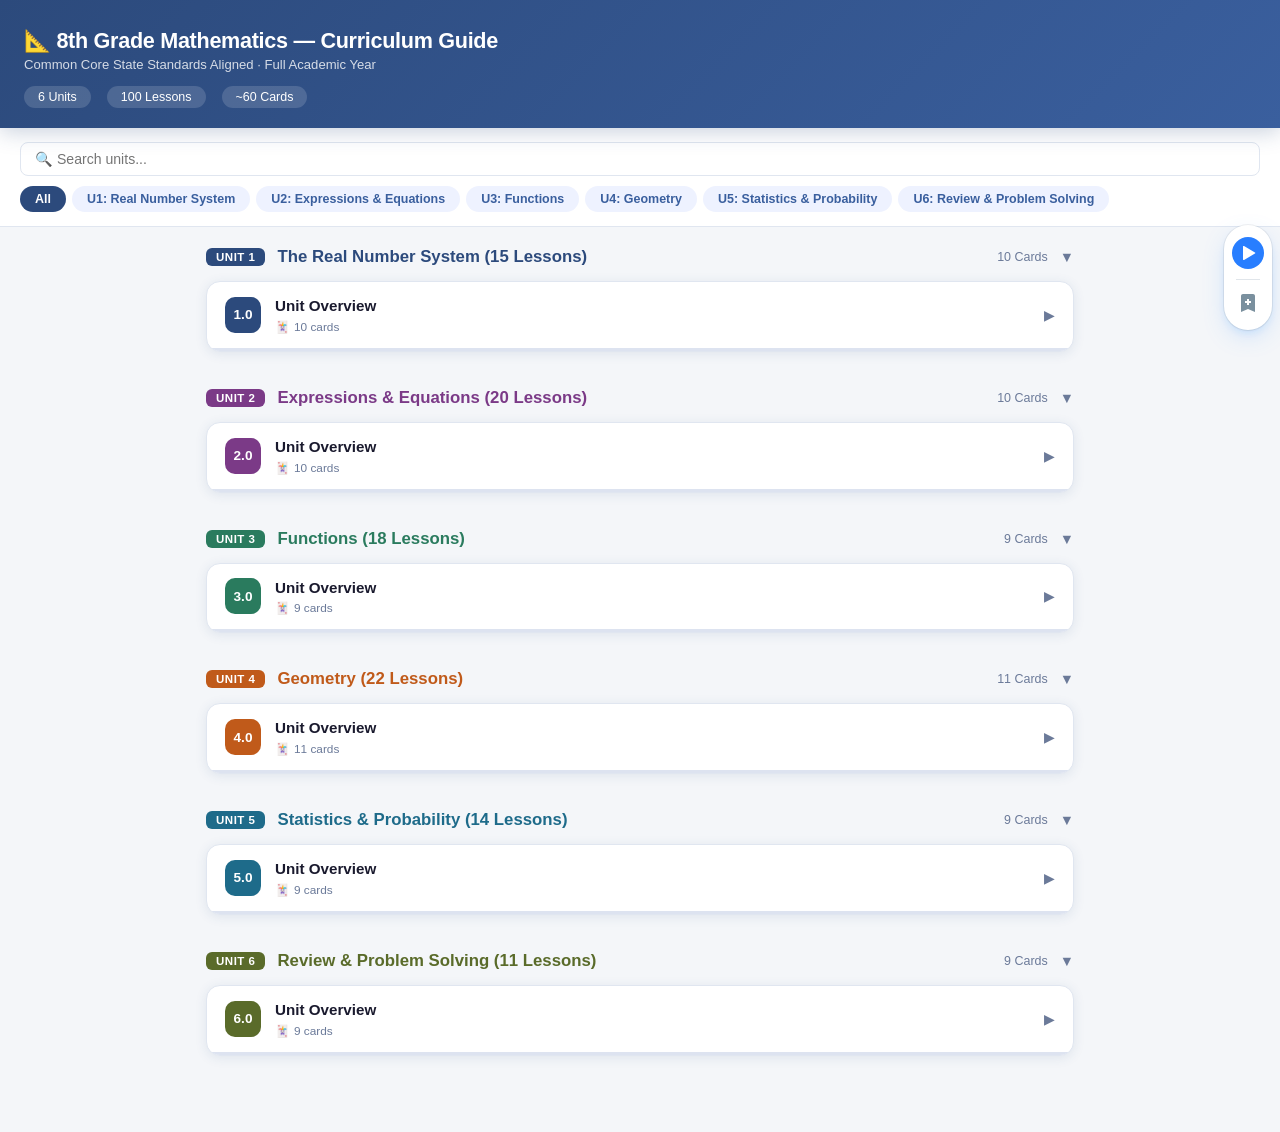
==== index.html @ 5c02ebf6 "Rename online_viewer_net (4).html to index.html" ====
<!DOCTYPE html>
<!-- saved from url=(0045)https://mrentrekin.github.io/math-curriculum/ -->
<html lang="en"><head><meta http-equiv="Content-Type" content="text/html; charset=UTF-8">

<meta name="viewport" content="width=device-width, initial-scale=1.0">
<title>8th Grade Mathematics — Curriculum Guide</title>
<style>
  :root {
    --bg: #f4f6f9;
    --card-bg: #ffffff;
    --primary: #2c4a7c;
    --primary-light: #3a5f9e;
    --accent: #e8902a;
    --text: #1a1a2e;
    --muted: #6b7a99;
    --border: #e0e6f0;
    --tag-bg: #eef2ff;
    --tag-text: #3a5f9e;
    --progress-bg: #dde3f0;
    --shadow: 0 2px 12px rgba(44,74,124,0.10);
    --radius: 14px;
  }
  * { box-sizing: border-box; margin: 0; padding: 0; }
  body {
    font-family: -apple-system, BlinkMacSystemFont, 'Segoe UI', Roboto, sans-serif;
    background: var(--bg);
    color: var(--text);
    min-height: 100vh;
  }

  /* ---- HEADER ---- */
  header {
    background: linear-gradient(135deg, var(--primary) 0%, var(--primary-light) 100%);
    color: white;
    padding: 28px 24px 20px;
    position: sticky;
    top: 0;
    z-index: 100;
    box-shadow: 0 4px 20px rgba(44,74,124,0.25);
  }
  header h1 { font-size: 1.35rem; font-weight: 700; letter-spacing: -0.3px; }
  header p { font-size: 0.82rem; opacity: 0.8; margin-top: 3px; }
  .header-meta {
    display: flex;
    gap: 16px;
    margin-top: 14px;
    flex-wrap: wrap;
  }
  .stat-pill {
    background: rgba(255,255,255,0.15);
    border-radius: 20px;
    padding: 4px 14px;
    font-size: 0.78rem;
    font-weight: 500;
  }

  /* ---- SEARCH/FILTER BAR ---- */
  .toolbar {
    background: white;
    padding: 14px 20px;
    border-bottom: 1px solid var(--border);
    display: flex;
    gap: 10px;
    flex-wrap: wrap;
    align-items: center;
  }
  .search-input {
    flex: 1;
    min-width: 200px;
    border: 1.5px solid var(--border);
    border-radius: 8px;
    padding: 8px 14px;
    font-size: 0.88rem;
    outline: none;
    transition: border-color 0.2s;
  }
  .search-input:focus { border-color: var(--primary); }
  .domain-filter {
    display: flex;
    gap: 6px;
    flex-wrap: wrap;
  }
  .filter-btn {
    background: var(--tag-bg);
    color: var(--tag-text);
    border: 1.5px solid transparent;
    border-radius: 20px;
    padding: 5px 14px;
    font-size: 0.78rem;
    font-weight: 600;
    cursor: pointer;
    transition: all 0.2s;
    white-space: nowrap;
  }
  .filter-btn.active, .filter-btn:hover {
    background: var(--primary);
    color: white;
  }

  /* ---- MAIN LAYOUT ---- */
  main { padding: 20px 16px 40px; max-width: 900px; margin: 0 auto; }

  /* ---- DOMAIN SECTION ---- */
  .domain-section {
    margin-bottom: 36px;
  }
  .domain-header {
    display: flex;
    align-items: center;
    gap: 12px;
    margin-bottom: 14px;
    cursor: pointer;
  }
  .domain-badge {
    background: var(--primary);
    color: white;
    font-size: 0.72rem;
    font-weight: 700;
    border-radius: 6px;
    padding: 3px 10px;
    letter-spacing: 0.5px;
    text-transform: uppercase;
    white-space: nowrap;
  }
  .domain-title {
    font-size: 1.05rem;
    font-weight: 700;
    color: var(--primary);
    flex: 1;
  }
  .domain-count {
    font-size: 0.78rem;
    color: var(--muted);
    font-weight: 500;
  }
  .domain-chevron {
    font-size: 0.9rem;
    color: var(--muted);
    transition: transform 0.25s;
  }
  .domain-section.collapsed .domain-chevron { transform: rotate(-90deg); }
  .domain-lessons {
    display: grid;
    grid-template-columns: 1fr;
    gap: 12px;
  }
  .domain-section.collapsed .domain-lessons { display: none; }

  /* ---- LESSON CARD ---- */
  .lesson-card {
    background: var(--card-bg);
    border-radius: var(--radius);
    box-shadow: var(--shadow);
    border: 1.5px solid var(--border);
    overflow: hidden;
    transition: box-shadow 0.2s, transform 0.2s;
  }
  .lesson-card:hover { box-shadow: 0 6px 24px rgba(44,74,124,0.16); transform: translateY(-1px); }
  .lesson-header {
    display: flex;
    align-items: center;
    gap: 14px;
    padding: 14px 18px;
    cursor: pointer;
    user-select: none;
  }
  .lesson-num {
    width: 36px;
    height: 36px;
    background: var(--primary);
    color: white;
    font-weight: 700;
    font-size: 0.85rem;
    border-radius: 10px;
    display: flex;
    align-items: center;
    justify-content: center;
    flex-shrink: 0;
  }
  .lesson-info { flex: 1; }
  .lesson-title { font-weight: 600; font-size: 0.95rem; line-height: 1.3; }
  .lesson-meta {
    display: flex;
    align-items: center;
    gap: 10px;
    margin-top: 4px;
    flex-wrap: wrap;
  }
  .card-count {
    font-size: 0.74rem;
    color: var(--muted);
    display: flex;
    align-items: center;
    gap: 4px;
  }
  .card-count::before { content: '🃏'; }
  .lesson-chevron {
    font-size: 0.85rem;
    color: var(--muted);
    transition: transform 0.25s;
    flex-shrink: 0;
  }
  .lesson-card.open .lesson-chevron { transform: rotate(90deg); }

  /* ---- PROGRESS BAR ---- */
  .progress-bar {
    height: 3px;
    background: var(--progress-bg);
    position: relative;
    overflow: hidden;
  }
  .progress-fill {
    height: 100%;
    background: var(--accent);
    border-radius: 0 2px 2px 0;
    transition: width 0.4s ease;
  }

  /* ---- CARDS PANEL ---- */
  .cards-panel { display: none; }
  .lesson-card.open .cards-panel { display: block; }

  .card-nav {
    display: flex;
    align-items: center;
    justify-content: space-between;
    padding: 10px 18px;
    border-top: 1px solid var(--border);
    background: #fafbfd;
  }
  .nav-dots {
    display: flex;
    gap: 6px;
  }
  .nav-dot {
    width: 8px;
    height: 8px;
    border-radius: 50%;
    background: var(--border);
    cursor: pointer;
    transition: background 0.2s, transform 0.2s;
  }
  .nav-dot.active { background: var(--primary); transform: scale(1.2); }
  .nav-dot.visited { background: var(--accent); }
  .nav-arrows { display: flex; gap: 8px; }
  .nav-btn {
    background: var(--primary);
    color: white;
    border: none;
    border-radius: 8px;
    width: 32px;
    height: 32px;
    font-size: 1rem;
    cursor: pointer;
    display: flex;
    align-items: center;
    justify-content: center;
    transition: background 0.2s;
  }
  .nav-btn:hover { background: var(--primary-light); }
  .nav-btn:disabled { background: var(--border); cursor: default; }

  /* ---- CARD CONTENT ---- */
  .card-content {
    padding: 20px 20px 16px;
    min-height: 160px;
    border-top: 1px solid var(--border);
  }
  .card-tag {
    display: inline-block;
    background: var(--tag-bg);
    color: var(--tag-text);
    font-size: 0.7rem;
    font-weight: 700;
    border-radius: 5px;
    padding: 2px 8px;
    margin-bottom: 10px;
    text-transform: uppercase;
    letter-spacing: 0.4px;
  }
  .card-headline {
    font-size: 1.0rem;
    font-weight: 700;
    color: var(--primary);
    margin-bottom: 8px;
    line-height: 1.35;
  }
  .card-body {
    font-size: 0.88rem;
    line-height: 1.65;
    color: #333;
  }
  .card-body strong { color: var(--primary); }
  .card-body ul {
    margin: 8px 0 8px 18px;
  }
  .card-body ul li { margin-bottom: 4px; }
  .card-body .highlight {
    background: #fff8ed;
    border-left: 3px solid var(--accent);
    border-radius: 0 6px 6px 0;
    padding: 8px 12px;
    margin: 10px 0;
    font-size: 0.84rem;
  }
  .card-index {
    font-size: 0.72rem;
    color: var(--muted);
    margin-top: 12px;
  }

  /* ---- DOMAIN COLORS ---- */
  .u1 .lesson-num, .u1 .domain-badge { background: #2c4a7c; }
  .u2 .lesson-num, .u2 .domain-badge { background: #7b3a87; }
  .u3 .lesson-num, .u3 .domain-badge { background: #2a7b5e; }
  .u4 .lesson-num, .u4 .domain-badge { background: #c05a1a; }
  .u5 .lesson-num, .u5 .domain-badge { background: #1e6b8a; }
  .u6 .lesson-num, .u6 .domain-badge { background: #5a6b2a; }

  .u1 .domain-title { color: #2c4a7c; }
  .u2 .domain-title { color: #7b3a87; }
  .u3 .domain-title { color: #2a7b5e; }
  .u4 .domain-title { color: #c05a1a; }
  .u5 .domain-title { color: #1e6b8a; }
  .u6 .domain-title { color: #5a6b2a; }

  /* hidden class */
  .hidden { display: none !important; }

  /* ---- COMPLETION BADGE ---- */
  .complete-badge {
    display: inline-flex;
    align-items: center;
    gap: 4px;
    background: #e8f5e9;
    color: #2e7d32;
    border-radius: 12px;
    padding: 2px 8px;
    font-size: 0.7rem;
    font-weight: 600;
  }

  @media (max-width: 600px) {
    header h1 { font-size: 1.1rem; }
    .lesson-title { font-size: 0.88rem; }
  }

  .card-body table {
    width: 100%;
    border-collapse: collapse;
    margin: 10px 0;
  }
  .card-body th, .card-body td {
    border: 1px solid var(--border);
    padding: 8px;
    text-align: left;
  }
  .card-body th {
    background: var(--tag-bg);
    font-weight: 600;
  }
</style>
<style data-audeus-styling="true">.YKAwg6WFXWcfnl25pHwh{margin:20px}.EUmSc7H9RpiP1Kserr6A{position:fixed;right:8px;top:25%;z-index:2147483647}.SbuLLlKhy8LeQgngk7z8{background:var(--audeus-ext-default-bg);box-sizing:border-box;padding:12px 8px 4px 8px;border-radius:160px}[data-audeus-shadow-root="true"][data-theme="dark"] .SbuLLlKhy8LeQgngk7z8{box-shadow:0 0 0 1px hsla(0,0%,100%,.145),0px 1px 1px rgba(0,0,0,.02),0px 4px 8px -4px rgba(0,0,0,.04),0px 16px 24px -8px rgba(0,0,0,.06),0px 0px 0px 0px rgba(62,152,255,.5),0px 0px 2px 0px rgba(62,152,255,.48),0px 0px 3px 0px rgba(62,152,255,.42),0px 0px 4px 0px rgba(62,152,255,.24),0px 0px 4px 0px rgba(62,152,255,.06),0px 0px 5px 0px rgba(62,152,255,.01),0px 0px 6px 0px rgba(62,152,255,.01)}.SbuLLlKhy8LeQgngk7z8[data-audeus-shadow-root="true"][data-theme="dark"]{box-shadow:0 0 0 1px hsla(0,0%,100%,.145),0px 1px 1px rgba(0,0,0,.02),0px 4px 8px -4px rgba(0,0,0,.04),0px 16px 24px -8px rgba(0,0,0,.06),0px 0px 0px 0px rgba(62,152,255,.5),0px 0px 2px 0px rgba(62,152,255,.48),0px 0px 3px 0px rgba(62,152,255,.42),0px 0px 4px 0px rgba(62,152,255,.24),0px 0px 4px 0px rgba(62,152,255,.06),0px 0px 5px 0px rgba(62,152,255,.01),0px 0px 6px 0px rgba(62,152,255,.01)}[data-audeus-shadow-root="true"][data-theme="light"] .SbuLLlKhy8LeQgngk7z8{box-shadow:0 0 0 1px rgba(0,0,0,.06),0 1px 2px rgba(0,0,0,.04),0 8px 24px -4px rgba(62,152,255,.25),0 4px 8px -2px rgba(62,152,255,.15)}.SbuLLlKhy8LeQgngk7z8[data-audeus-shadow-root="true"][data-theme="light"]{box-shadow:0 0 0 1px rgba(0,0,0,.06),0 1px 2px rgba(0,0,0,.04),0 8px 24px -4px rgba(62,152,255,.25),0 4px 8px -2px rgba(62,152,255,.15)}.SbuLLlKhy8LeQgngk7z8 .ocZmWpJ2GoEpBQ56JVId{display:flex;align-items:center;flex-direction:column;width:32px;justify-content:flex-start;height:100%;gap:6px}.SbuLLlKhy8LeQgngk7z8 .ocZmWpJ2GoEpBQ56JVId .d90AdG1wpaWFqe6rbZRX{display:flex;align-items:center;flex-direction:column;gap:6px;flex-shrink:0}.SbuLLlKhy8LeQgngk7z8 .ocZmWpJ2GoEpBQ56JVId .b7OGSVSppD2D7IS1jWBm{display:flex;transition:max-height 350ms cubic-bezier(0.29, 0.76, 0.9, 1.01);align-items:center;gap:6px;overflow:hidden;flex-direction:column;max-height:0}.SbuLLlKhy8LeQgngk7z8 .ocZmWpJ2GoEpBQ56JVId .b7OGSVSppD2D7IS1jWBm:hover{overflow:visible}.SbuLLlKhy8LeQgngk7z8:hover .ocZmWpJ2GoEpBQ56JVId .b7OGSVSppD2D7IS1jWBm,.SbuLLlKhy8LeQgngk7z8.BP4BVIE3AtOfmPqmEDn2 .ocZmWpJ2GoEpBQ56JVId .b7OGSVSppD2D7IS1jWBm{max-height:360px}.OhTNRc6YuMVOaFr7K6D5{background:rgba(193,204,214,.5);margin-top:4px;width:24px;height:1px}.TDt9DuDsscQBwrKXiVdJ{display:flex;justify-content:center;flex-direction:column;align-items:center;gap:6px;width:32px}.TDt9DuDsscQBwrKXiVdJ .VeSfSXbiBTqANavEtnFa{display:flex;width:32px;height:32px;justify-content:center;align-items:center;border-radius:4px;border:1px solid rgba(0,0,0,0);user-select:none;transition:fill .15s,background-color .15s;cursor:pointer}.TDt9DuDsscQBwrKXiVdJ .VeSfSXbiBTqANavEtnFa svg{fill:var(--audeus-ext-control-bg-fill)}.TDt9DuDsscQBwrKXiVdJ .VeSfSXbiBTqANavEtnFa:hover{background-color:var(--audeus-ext-secondary-bg)}.TDt9DuDsscQBwrKXiVdJ .VeSfSXbiBTqANavEtnFa:hover svg{fill:var(--audeus-ext-control-bg-hover-fill)}.TDt9DuDsscQBwrKXiVdJ .VeSfSXbiBTqANavEtnFa:active{opacity:.8}.emfLBTTSibFY5Xnjn3VE{opacity:.75;cursor:not-allowed !important}.IBoswBb81ztvPbeq52Kh{display:flex;width:32px;height:32px;justify-content:center;align-items:center;gap:10px;border-radius:9999px;background:#287eff;cursor:pointer;user-select:none;transition:transform 33ms ease}.IBoswBb81ztvPbeq52Kh svg{fill:#fff}.IBoswBb81ztvPbeq52Kh:hover{transform:scale(1.04)}@keyframes X2vqJt33Rv7MokHBaofX{from{opacity:0}to{opacity:1}}.hdavp4VwFUr9g52wLES5{position:relative;display:inline-block;align-self:stretch}.hdavp4VwFUr9g52wLES5 .Ll2THQ7yejihAQMDLWPI{display:none;opacity:0;z-index:1}.hdavp4VwFUr9g52wLES5:hover .Ll2THQ7yejihAQMDLWPI{position:absolute;z-index:1;display:inline-flex;user-select:none;max-width:300px;width:max-content;border-radius:4px;color:#fff;background-color:#1b1b1b;flex-direction:column;overflow-wrap:break-word;box-sizing:border-box;padding:4px 10px;margin-right:0;filter:drop-shadow(0px 1px 3px rgba(0, 0, 0, 0.5)) drop-shadow(inset 0px 0px 0.5px rgba(255, 255, 255, 0.3)) drop-shadow(0px 5px 12px rgba(0, 0, 0, 0.35)) drop-shadow(inset 0px 1px 0px rgba(255, 255, 255, 0.08));animation-name:X2vqJt33Rv7MokHBaofX;animation-duration:200ms;animation-fill-mode:forwards;animation-timing-function:ease-in}.hdavp4VwFUr9g52wLES5:hover .Ll2THQ7yejihAQMDLWPI.zCz7EgUu7DThkYnnVEfc{right:50px;top:0;transform:translateY(4px)}.hdavp4VwFUr9g52wLES5:hover .Ll2THQ7yejihAQMDLWPI.oxkGFd_g2KbqHnNWyUnN{left:50px;top:0;transform:translateY(4px)}.hdavp4VwFUr9g52wLES5:hover .Ll2THQ7yejihAQMDLWPI.ynrifUjUVjWdwD9B8TN5{transform:translateX(-50%) translateY(12px)}.hdavp4VwFUr9g52wLES5:hover .Ll2THQ7yejihAQMDLWPI.fuj8R9DQeIbsFlf9hxIQ{transform:translateY(12px)}.hdavp4VwFUr9g52wLES5:hover .Ll2THQ7yejihAQMDLWPI.BTQwa9nczFU9KvpWmwWz{top:-12px;transform:translateX(-50%) translateY(-100%)}.iYCn3rdS3ubbC6dpg_cZ{display:flex;align-items:center;color:#fff;font-size:12px;font-style:normal;font-weight:450;line-height:145%}.tZg2wTIzLqCGKq913jxQ{position:absolute;width:0;height:0;border-style:solid}.tZg2wTIzLqCGKq913jxQ.BTQwa9nczFU9KvpWmwWz{bottom:-5px;left:50%;margin-left:-5px;border-width:5px 5px 0;border-color:#1b1b1b rgba(0,0,0,0) rgba(0,0,0,0) rgba(0,0,0,0)}.tZg2wTIzLqCGKq913jxQ.oxkGFd_g2KbqHnNWyUnN{top:50%;left:-5px;margin-top:-5px;border-width:5px 5px 5px 0;border-color:rgba(0,0,0,0) #1b1b1b rgba(0,0,0,0) rgba(0,0,0,0)}.tZg2wTIzLqCGKq913jxQ.ynrifUjUVjWdwD9B8TN5{top:-5px;left:50%;margin-left:-5px;border-width:0 5px 5px;border-color:rgba(0,0,0,0) rgba(0,0,0,0) #1b1b1b rgba(0,0,0,0)}.tZg2wTIzLqCGKq913jxQ.fuj8R9DQeIbsFlf9hxIQ{top:-5px;margin-left:-5px;border-width:0 5px 5px;border-color:rgba(0,0,0,0) rgba(0,0,0,0) #1b1b1b rgba(0,0,0,0)}.tZg2wTIzLqCGKq913jxQ.zCz7EgUu7DThkYnnVEfc{top:50%;right:-5px;margin-top:-5px;border-width:5px 0 5px 5px;border-color:rgba(0,0,0,0) rgba(0,0,0,0) rgba(0,0,0,0) #1b1b1b}@keyframes oDcubsz0AqvtxzZEtUnl{0%{transform:translate3d(0, -200%, 0) scale(0.6);opacity:.5}100%{transform:translate3d(0, 0, 0) scale(1);opacity:1}}@keyframes D0TNaIgtwR6ib5K4M_tZ{0%{transform:translate3d(0, 0, -1px) scale(1);opacity:1}100%{transform:translate3d(0, -150%, -1px) scale(0.6);opacity:0}}@keyframes p9X8QQ4FSKY_oxdNXDD9{0%{transform:translate3d(0, 200%, 0) scale(0.6);opacity:.5}100%{transform:translate3d(0, 0, 0) scale(1);opacity:1}}@keyframes Ijd5UII1PQ0qXOPSZJAg{0%{transform:translate3d(0, 0, -1px) scale(1);opacity:1}100%{transform:translate3d(0, 150%, -1px) scale(0.6);opacity:0}}@keyframes vtMznFiYweqSpdZuVZGs{0%{opacity:0}100%{opacity:1}}@keyframes Hv1KrUF4plxG9E0p7i0X{0%{opacity:1}100%{opacity:0}}.mmZ6Bi0NBolMOeaTBapL{animation:oDcubsz0AqvtxzZEtUnl .35s cubic-bezier(0.21, 1.02, 0.73, 1) forwards}.fMZlJLZzjixZctMxe6FJ{animation:D0TNaIgtwR6ib5K4M_tZ .4s forwards cubic-bezier(0.06, 0.71, 0.55, 1)}.GxbL84r1QSomsEh1Sjxw{animation:p9X8QQ4FSKY_oxdNXDD9 .35s cubic-bezier(0.21, 1.02, 0.73, 1) forwards}.ad0WQwqRMYxXzaY0Mutr{animation:Ijd5UII1PQ0qXOPSZJAg .4s forwards cubic-bezier(0.06, 0.71, 0.55, 1)}.EzT6q9Nv2tAEZ4wUmuLI{animation:vtMznFiYweqSpdZuVZGs .35s cubic-bezier(0.21, 1.02, 0.73, 1) forwards}.fitI5zLBIBq2eGHOvnUl{animation:Hv1KrUF4plxG9E0p7i0X .4s forwards cubic-bezier(0.06, 0.71, 0.55, 1)}.FOemqU05bk0pWayVEisD{opacity:1;word-break:break-word;text-wrap:pretty;justify-content:space-between;align-items:center;width:100%;margin-top:-1px;display:flex;min-height:32px;font-size:14px;line-height:21px;font-weight:500}.fAGxLr406dXt0W010pnA{display:flex;margin:0px 12px;flex:1 1 auto;white-space:pre-line}@keyframes zcITus39xI8fzjXIWiXm{from{transform:scale(0.6);opacity:.4}to{transform:scale(1);opacity:1}}.NQ7AwtgaI8EJPi8DX_F1{position:absolute}.Zmr0xb2LN3vipzwr0RdS{position:relative;display:flex;justify-content:center;align-items:center;min-width:20px;min-height:20px}.lXhTKlRlO9B_PBeBHDe7{position:relative;transform:scale(0.6);opacity:.4;min-width:20px;animation:zcITus39xI8fzjXIWiXm .3s .12s cubic-bezier(0.175, 0.885, 0.32, 1.275) forwards}@keyframes uIbiRb7mUQSLH2scU2e8{from{transform:scale(0) rotate(45deg);opacity:0}to{transform:scale(1) rotate(45deg);opacity:1}}@keyframes dGQmiteX7ouq8KnVTrix{from{transform:scale(0);opacity:0}to{transform:scale(1);opacity:1}}@keyframes FnT1FIOssSrpaMqv58zS{from{transform:scale(0) rotate(90deg);opacity:0}to{transform:scale(1) rotate(90deg);opacity:1}}.F5RdYRVRxxGjayCFt0QX{width:20px;opacity:0;height:20px;border-radius:10px;background:var(--error-primary, #ff4b4b);position:relative;transform:rotate(45deg);animation:uIbiRb7mUQSLH2scU2e8 .3s cubic-bezier(0.175, 0.885, 0.32, 1.275) forwards;animation-delay:100ms}.F5RdYRVRxxGjayCFt0QX:after,.F5RdYRVRxxGjayCFt0QX:before{content:"";animation:dGQmiteX7ouq8KnVTrix .15s ease-out forwards;animation-delay:150ms;position:absolute;border-radius:3px;opacity:0;background:var(--error-secondary, #fff);bottom:9px;left:4px;height:2px;width:12px}.F5RdYRVRxxGjayCFt0QX:before{animation:FnT1FIOssSrpaMqv58zS .15s ease-out forwards;animation-delay:180ms;transform:rotate(90deg)}@keyframes xXWGnN1vivlgHN9xjLzi{from{transform:rotate(0deg)}to{transform:rotate(360deg)}}.iAfhNgKKhiSVZoOs5hHf{width:14px;height:14px;box-sizing:border-box;border:2px solid;border-radius:100%;border-color:var(--loader-secondary, #e0e0e0);border-right-color:var(--loader-primary, #616161);animation:xXWGnN1vivlgHN9xjLzi 1s linear infinite}@keyframes XGoEWswtB7BiLlKIfRSF{from{transform:scale(0) rotate(45deg);opacity:0}to{transform:scale(1) rotate(45deg);opacity:1}}@keyframes H9yXA2MP32h82iKmTZou{0%{height:0;width:0;opacity:0}40%{height:0;width:6px;opacity:1}100%{opacity:1;height:10px}}.hGXGliykzHz6RdS_94Sp{width:20px;opacity:0;height:20px;border-radius:10px;background:var(--checkmark-primary, rgb(67, 196, 120));position:relative;transform:rotate(45deg);animation:XGoEWswtB7BiLlKIfRSF .3s cubic-bezier(0.175, 0.885, 0.32, 1.275) forwards;animation-delay:100ms}.hGXGliykzHz6RdS_94Sp:after{content:"";box-sizing:border-box;animation:H9yXA2MP32h82iKmTZou .2s ease-out forwards;opacity:0;animation-delay:200ms;position:absolute;border-right:2px solid;border-bottom:2px solid;border-color:var(--checkmark-secondary, #fff);bottom:6px;left:6px;height:10px;width:6px}.hGXGliykzHz6RdS_94Sp[data-primary]{background:attr(data-primary)}.hGXGliykzHz6RdS_94Sp[data-secondary]:after{border-color:attr(data-secondary)}.IuiXl0DgwiwSFyMvT8pG{z-index:9999}.IuiXl0DgwiwSFyMvT8pG>*{pointer-events:auto}.xhRx_J5FwERogUFTDUnA{user-select:none;display:flex;height:44px;position:"relative";border-radius:50%;justify-content:center;align-items:center}.EsbS7QyP1zdxD5N9c9KW{width:100%;height:100%;display:flex;flex-direction:column;flex:1;overflow:hidden;scroll-behavior:smooth;overscroll-behavior:contain;position:relative}.EsbS7QyP1zdxD5N9c9KW .hckdRU8xwDQYo3WKnqkl{flex:1;padding-bottom:4px;box-sizing:border-box}.EsbS7QyP1zdxD5N9c9KW .zu07b0c2J4tm3meGAigP{outline:none;overflow-y:auto !important;scroll-behavior:auto;overscroll-behavior:contain;position:relative}.EsbS7QyP1zdxD5N9c9KW .zu07b0c2J4tm3meGAigP::-webkit-scrollbar{width:14px;height:14px}.EsbS7QyP1zdxD5N9c9KW .zu07b0c2J4tm3meGAigP::-webkit-scrollbar-track{background-color:rgba(0,0,0,0);margin:4px 0}.EsbS7QyP1zdxD5N9c9KW .zu07b0c2J4tm3meGAigP::-webkit-scrollbar-thumb{background-color:var(--audeus-ext-scrollbar-thumb-bg);border-radius:20px;min-height:40px;border:4px solid rgba(0,0,0,0);background-clip:content-box;transition:background-color .2s}.EsbS7QyP1zdxD5N9c9KW .zu07b0c2J4tm3meGAigP::-webkit-scrollbar-button{display:none;width:0;height:0}.nk2jOZM2TpltHqwegpPm{position:absolute;top:0;left:0;right:0;z-index:10;display:flex;align-items:flex-end;padding:6px 12px 6px 12px;box-sizing:border-box;width:100%;font-size:12px;font-weight:600;color:var(--audeus-ext-title-text-color);letter-spacing:0;line-height:1.4;user-select:none;background-color:var(--audeus-ext-default-bg);border-bottom:1px solid var(--audeus-ext-line-separator-color);opacity:0;pointer-events:none;transition:opacity 50ms ease-out}.nk2jOZM2TpltHqwegpPm.cGP24KiqbsRVAmmeVQIl{opacity:1;pointer-events:auto}.h_21rJlTIZxdeCjcH388{position:absolute;top:0;left:0;right:0;height:32px;z-index:5;pointer-events:none;opacity:1;transition:opacity .2s ease-out}[data-audeus-shadow-root="true"][data-theme="light"] .h_21rJlTIZxdeCjcH388{background:linear-gradient(to bottom, rgba(255, 255, 255, 0.95) 0%, rgba(255, 255, 255, 0.6) 40%, rgba(255, 255, 255, 0) 100%)}.h_21rJlTIZxdeCjcH388[data-audeus-shadow-root="true"][data-theme="light"]{background:linear-gradient(to bottom, rgba(255, 255, 255, 0.95) 0%, rgba(255, 255, 255, 0.6) 40%, rgba(255, 255, 255, 0) 100%)}[data-audeus-shadow-root="true"][data-theme="dark"] .h_21rJlTIZxdeCjcH388{background:linear-gradient(to bottom, rgba(23, 23, 23, 0.9) 0%, rgba(23, 23, 23, 0.6) 40%, rgba(23, 23, 23, 0) 100%)}.h_21rJlTIZxdeCjcH388[data-audeus-shadow-root="true"][data-theme="dark"]{background:linear-gradient(to bottom, rgba(23, 23, 23, 0.9) 0%, rgba(23, 23, 23, 0.6) 40%, rgba(23, 23, 23, 0) 100%)}.h_21rJlTIZxdeCjcH388.QTMThgwXw3Xv8DBr9h1B{opacity:0}.sdmLQ4vbGlcjsASkUcLV{position:absolute;bottom:0;left:0;right:0;height:32px;z-index:5;pointer-events:none;border-radius:0 0 12px 12px;opacity:1;transition:opacity .2s ease-out}[data-audeus-shadow-root="true"][data-theme="light"] .sdmLQ4vbGlcjsASkUcLV{background:linear-gradient(to top, rgba(255, 255, 255, 0.95) 0%, rgba(255, 255, 255, 0.6) 40%, rgba(255, 255, 255, 0) 100%)}.sdmLQ4vbGlcjsASkUcLV[data-audeus-shadow-root="true"][data-theme="light"]{background:linear-gradient(to top, rgba(255, 255, 255, 0.95) 0%, rgba(255, 255, 255, 0.6) 40%, rgba(255, 255, 255, 0) 100%)}[data-audeus-shadow-root="true"][data-theme="dark"] .sdmLQ4vbGlcjsASkUcLV{background:linear-gradient(to top, rgba(23, 23, 23, 0.9) 0%, rgba(23, 23, 23, 0.6) 40%, rgba(23, 23, 23, 0) 100%)}.sdmLQ4vbGlcjsASkUcLV[data-audeus-shadow-root="true"][data-theme="dark"]{background:linear-gradient(to top, rgba(23, 23, 23, 0.9) 0%, rgba(23, 23, 23, 0.6) 40%, rgba(23, 23, 23, 0) 100%)}.sdmLQ4vbGlcjsASkUcLV.QTMThgwXw3Xv8DBr9h1B{opacity:0}.VpjE4ILitrsFuCLWbhq6{display:flex;align-items:flex-end;padding:16px 12px 6px 12px;box-sizing:border-box;width:100%;background-color:rgba(0,0,0,0);user-select:none}.sQV5U5DVBKNrBGFLt9nt{font-size:12px;font-weight:600;color:var(--audeus-ext-title-text-color);letter-spacing:0;line-height:1.4;user-select:none}.JuVMj1rze4xrXxR47tTP{padding:2px 4px;box-sizing:border-box;height:100%;width:100%}.feNfN4lNXPF8MSqaQIPl{display:flex;align-items:center;padding:0px 14px 0px 12px;cursor:pointer;transition:background-color 50ms cubic-bezier(0.4, 0, 0.2, 1);box-sizing:border-box;height:100%;width:100%;position:relative;user-select:none;border-radius:6px}.feNfN4lNXPF8MSqaQIPl:hover{background-color:var(--audeus-ext-secondary-bg)}.feNfN4lNXPF8MSqaQIPl:hover .eMlKvjXNWUAY2o_eAUiT .cpAJEHal8wEO93hCEoyA{opacity:1}.feNfN4lNXPF8MSqaQIPl:hover .eMlKvjXNWUAY2o_eAUiT .tKIXcbjOTzmx4pZTva0O::before{opacity:1}.feNfN4lNXPF8MSqaQIPl.t6bYxGMXqGrsUVVGDKG1{background-color:var(--audeus-ext-secondary-bg)}.eMlKvjXNWUAY2o_eAUiT{position:relative;width:32px;height:32px;flex-shrink:0;display:flex;align-items:center;justify-content:center}.eMlKvjXNWUAY2o_eAUiT:hover .cpAJEHal8wEO93hCEoyA{color:#fff}.eMlKvjXNWUAY2o_eAUiT:hover .tKIXcbjOTzmx4pZTva0O::before{opacity:1 !important}.eMlKvjXNWUAY2o_eAUiT .tKIXcbjOTzmx4pZTva0O{position:relative;transition:all 50ms cubic-bezier(0.4, 0, 0.2, 1)}.eMlKvjXNWUAY2o_eAUiT .tKIXcbjOTzmx4pZTva0O::before{content:"";position:absolute;top:0;left:0;width:100%;height:100%;border-radius:50%;backdrop-filter:blur(32px);background-color:rgba(0,0,0,.4);opacity:0;transition:opacity 200ms ease-out;z-index:1;pointer-events:none}.eMlKvjXNWUAY2o_eAUiT .tKIXcbjOTzmx4pZTva0O.KeklTC_fDMycjHFAOZ5b::before{opacity:1}.eMlKvjXNWUAY2o_eAUiT .cpAJEHal8wEO93hCEoyA{position:absolute;top:0;left:0;width:100%;height:100%;display:flex;align-items:center;justify-content:center;opacity:0;transform:scale(0.9);transition:opacity 50ms ease,transform 50ms ease;z-index:2;color:#fff}.eMlKvjXNWUAY2o_eAUiT .cpAJEHal8wEO93hCEoyA:hover{transform:scale(1.05)}.eMlKvjXNWUAY2o_eAUiT .cpAJEHal8wEO93hCEoyA:active{transform:scale(0.9)}.eMlKvjXNWUAY2o_eAUiT .cpAJEHal8wEO93hCEoyA.KeklTC_fDMycjHFAOZ5b{opacity:1;transform:scale(1)}.eMlKvjXNWUAY2o_eAUiT .mQdiWosFDWl6KG7FvlJu{position:absolute;bottom:-3px;user-select:none;right:-3px;background:radial-gradient(circle at 0 0, #099ef1 0%, #6863f8 18.82%, #d84ffa 32.6%, #f058c5 52.83%, #ff4f90 68.03%, #ff6558 87.66%, #ff891f 100%);border-radius:50%;width:14px;height:14px;display:flex;align-items:center;justify-content:center;z-index:3;border:2px solid var(--audeus-ext-default-bg);pointer-events:none}.eMlKvjXNWUAY2o_eAUiT .mQdiWosFDWl6KG7FvlJu svg{width:9px;height:9px;fill:#fff;color:#fff}.CS5Cb7QCV5ZezF9qKYCw{display:flex;flex-direction:column;justify-content:center;margin-left:10px;flex-grow:1;overflow:hidden}.CS5Cb7QCV5ZezF9qKYCw .RaGRN6XMpXp4JrVOeSPg{display:flex;align-items:center}.CS5Cb7QCV5ZezF9qKYCw .RaGRN6XMpXp4JrVOeSPg .ItTlg2BnDtcILeG_AZjb{color:var(--audeus-ext-primary-text-color);font-size:14px;font-weight:500;line-height:1.5;letter-spacing:-0.32px;-webkit-font-smoothing:antialiased;white-space:nowrap;overflow:hidden;text-overflow:ellipsis}.CS5Cb7QCV5ZezF9qKYCw .vJBd5buxSV0gJadwsAu_{display:flex;align-items:center;color:var(--audeus-ext-secondary-text-color);font-size:12px;font-style:normal;font-weight:400;line-height:1.4;letter-spacing:-0.08px;-webkit-font-smoothing:antialiased;-moz-osx-font-smoothing:grayscale;-webkit-user-select:none;-moz-user-select:none;user-select:none;white-space:nowrap;overflow:hidden;text-overflow:ellipsis}.wgkCCBi_0R6_Ft_vVYWi{margin-left:6px;display:flex;align-items:center;justify-content:flex-end;flex-shrink:0}.wgkCCBi_0R6_Ft_vVYWi .rWfVnf5DzYz50EOoMFLw{color:var(--audeus-ext-control-bg-fill)}.V_qfAKf_RH1rdk1iVQd1{text-decoration:underline;font-weight:500}[data-audeus-shadow-root="true"][data-theme="dark"] .V_qfAKf_RH1rdk1iVQd1{color:#93c5fd}.V_qfAKf_RH1rdk1iVQd1[data-audeus-shadow-root="true"][data-theme="dark"]{color:#93c5fd}[data-audeus-shadow-root="true"][data-theme="light"] .V_qfAKf_RH1rdk1iVQd1{color:#2563eb}.V_qfAKf_RH1rdk1iVQd1[data-audeus-shadow-root="true"][data-theme="light"]{color:#2563eb}.Fx8Y5CYjilHV2J8CVMuW{position:fixed;top:0;left:0;width:100vw;height:100vh;z-index:90;background:rgba(0,0,0,0);cursor:default}.ANfUojoHyQZuKLX7pK3O{position:absolute;top:42px;left:0;width:230px;max-height:260px;background-color:var(--audeus-ext-default-bg);border:1px solid var(--audeus-ext-line-separator-color);border-radius:8px;display:flex;flex-direction:column;z-index:100;transform-origin:top left;animation:vU1JGDpaRcFLAYPfBZkp .08s cubic-bezier(0, 0, 0.2, 1);overflow:hidden}[data-audeus-shadow-root="true"][data-theme="dark"] .ANfUojoHyQZuKLX7pK3O{box-shadow:0 4px 24px rgba(0,0,0,.95)}.ANfUojoHyQZuKLX7pK3O[data-audeus-shadow-root="true"][data-theme="dark"]{box-shadow:0 4px 24px rgba(0,0,0,.95)}[data-audeus-shadow-root="true"][data-theme="light"] .ANfUojoHyQZuKLX7pK3O{box-shadow:0 4px 24px rgba(0,0,0,.15)}.ANfUojoHyQZuKLX7pK3O[data-audeus-shadow-root="true"][data-theme="light"]{box-shadow:0 4px 24px rgba(0,0,0,.15)}@keyframes vU1JGDpaRcFLAYPfBZkp{from{opacity:0;transform:scale(0.98)}to{opacity:1;transform:scale(1)}}.w5WlWTlXgdbRpBdMRSLS{display:flex;align-items:center;justify-content:space-between;padding:12px 16px 12px 16px;flex-shrink:0;user-select:none;background-color:rgba(0,0,0,0);z-index:2;border-bottom:1px solid var(--audeus-ext-line-separator-color)}.w5WlWTlXgdbRpBdMRSLS .YzaLMhDtBztRDSyGeoRK{font-size:12px;font-weight:600;text-transform:none;color:var(--audeus-ext-title-text-color);letter-spacing:0}.w5WlWTlXgdbRpBdMRSLS ._BLamDiMIAwsNyWtld8c{font-size:11px;font-weight:500;color:var(--audeus-ext-secondary-text-color);cursor:pointer}.w5WlWTlXgdbRpBdMRSLS ._BLamDiMIAwsNyWtld8c:hover{color:var(--audeus-ext-primary-text-color)}.BSwViaMOGJMMj0if5aQB{display:flex;flex-direction:column;gap:4px;overflow-y:scroll;overflow-x:hidden;padding:4px;scroll-behavior:smooth;overscroll-behavior:contain;position:relative}.BSwViaMOGJMMj0if5aQB::-webkit-scrollbar{width:14px;height:14px}.BSwViaMOGJMMj0if5aQB::-webkit-scrollbar-track{background-color:rgba(0,0,0,0);margin:4px 0}.BSwViaMOGJMMj0if5aQB::-webkit-scrollbar-thumb{background-color:var(--audeus-ext-scrollbar-thumb-bg);border-radius:20px;min-height:30px;border:4px solid rgba(0,0,0,0);background-clip:content-box;transition:background-color .2s}.x6aAsEKNzffLuAil3J8J{height:32px;cursor:pointer;display:flex;padding:6px 6px 6px 8px;box-sizing:border-box;border-radius:6px;align-items:center;gap:8px;align-self:stretch;user-select:none;justify-content:space-between}.x6aAsEKNzffLuAil3J8J .Lt6L0f24C4KsCoTofk0S{color:var(--audeus-ext-primary-text-color);text-transform:capitalize;font-size:14px;font-style:normal;font-weight:500;line-height:20px}.x6aAsEKNzffLuAil3J8J .Of3WKIAG5xXy8V8eyaoa{color:var(--audeus-ext-control-bg-fill);opacity:0;width:16px;height:16px}.x6aAsEKNzffLuAil3J8J.B7qU786wx90qT8dY9gej .Lt6L0f24C4KsCoTofk0S{font-weight:600}.x6aAsEKNzffLuAil3J8J.B7qU786wx90qT8dY9gej .Of3WKIAG5xXy8V8eyaoa{opacity:1}.x6aAsEKNzffLuAil3J8J:hover{background-color:var(--audeus-ext-secondary-bg)}.x6aAsEKNzffLuAil3J8J:active{background-color:var(--audeus-ext-line-separator-color)}.eqxDFSeTwLup0Q55RSSO{position:relative;display:flex;justify-content:center;width:100%;padding:8px;box-sizing:border-box}.eqxDFSeTwLup0Q55RSSO .thCO0rIY7gZbeRlwWncE{width:100%;display:flex;align-items:center;gap:4px}.eqxDFSeTwLup0Q55RSSO .thCO0rIY7gZbeRlwWncE .gin_ctqAmX6wJqNqiR7U{position:relative;display:flex;align-items:center;border-radius:8px;height:34px;cursor:pointer;transition:flex-grow .2s ease,width .2s ease,box-shadow .15s ease,background-color .15s ease}.eqxDFSeTwLup0Q55RSSO .thCO0rIY7gZbeRlwWncE .gin_ctqAmX6wJqNqiR7U.mCGPe5OY1MwbTEDvlNe0{width:34px;flex-shrink:0;flex-grow:0;justify-content:center;border-radius:8px}.eqxDFSeTwLup0Q55RSSO .thCO0rIY7gZbeRlwWncE .gin_ctqAmX6wJqNqiR7U.mCGPe5OY1MwbTEDvlNe0 .vg6HX_9VHzS23ygPaWFe{color:var(--audeus-ext-secondary-text-color);transition:color .15s ease}.eqxDFSeTwLup0Q55RSSO .thCO0rIY7gZbeRlwWncE .gin_ctqAmX6wJqNqiR7U.mCGPe5OY1MwbTEDvlNe0:hover{background-color:var(--audeus-ext-secondary-bg)}.eqxDFSeTwLup0Q55RSSO .thCO0rIY7gZbeRlwWncE .gin_ctqAmX6wJqNqiR7U.mCGPe5OY1MwbTEDvlNe0:hover .vg6HX_9VHzS23ygPaWFe{color:var(--audeus-ext-primary-text-color)}.eqxDFSeTwLup0Q55RSSO .thCO0rIY7gZbeRlwWncE .gin_ctqAmX6wJqNqiR7U.mCGPe5OY1MwbTEDvlNe0 .vg6HX_9VHzS23ygPaWFe{position:static;transform:none}.eqxDFSeTwLup0Q55RSSO .thCO0rIY7gZbeRlwWncE .gin_ctqAmX6wJqNqiR7U.OWtkU9F6J5pc5rbHqgE4{flex-grow:1;min-width:0;cursor:default;background-color:var(--audeus-ext-secondary-bg)}.eqxDFSeTwLup0Q55RSSO .thCO0rIY7gZbeRlwWncE .gin_ctqAmX6wJqNqiR7U.OWtkU9F6J5pc5rbHqgE4 .tmY0W5ElIRVl4gOJLUNi{animation:UKfNAN7fKc37EirEJJkJ .15s ease .05s both;color:var(--audeus-ext-primary-text-color)}.eqxDFSeTwLup0Q55RSSO .thCO0rIY7gZbeRlwWncE .gin_ctqAmX6wJqNqiR7U.OWtkU9F6J5pc5rbHqgE4 .vg6HX_9VHzS23ygPaWFe{color:var(--audeus-ext-secondary-text-color)}.eqxDFSeTwLup0Q55RSSO .thCO0rIY7gZbeRlwWncE .gin_ctqAmX6wJqNqiR7U:focus-within{box-shadow:0 0 0 2px var(--audeus-ext-control-bg-fill)}.eqxDFSeTwLup0Q55RSSO .thCO0rIY7gZbeRlwWncE .gin_ctqAmX6wJqNqiR7U .vg6HX_9VHzS23ygPaWFe{position:absolute;left:10px;top:50%;transform:translateY(-50%);color:var(--audeus-ext-secondary-text-color);pointer-events:none;display:flex;align-items:center;justify-content:center;z-index:2}.eqxDFSeTwLup0Q55RSSO .thCO0rIY7gZbeRlwWncE .gin_ctqAmX6wJqNqiR7U .J49osV2iYWmORiOzL6W1{position:absolute;right:6px;top:50%;transform:translateY(-50%);color:var(--audeus-ext-close-action-fill);display:flex;align-items:center;justify-content:center;z-index:2;cursor:pointer;width:20px;height:20px;border-radius:50%;transition:all .15s ease}.eqxDFSeTwLup0Q55RSSO .thCO0rIY7gZbeRlwWncE .gin_ctqAmX6wJqNqiR7U .J49osV2iYWmORiOzL6W1:hover{color:var(--audeus-ext-primary-text-color);background-color:var(--audeus-ext-scrollbar-thumb-bg)}.eqxDFSeTwLup0Q55RSSO .thCO0rIY7gZbeRlwWncE .gin_ctqAmX6wJqNqiR7U .J49osV2iYWmORiOzL6W1 svg{width:12px;height:12px}.eqxDFSeTwLup0Q55RSSO .thCO0rIY7gZbeRlwWncE .gin_ctqAmX6wJqNqiR7U .tmY0W5ElIRVl4gOJLUNi{width:100%;height:34px;background-color:rgba(0,0,0,0);border:1px solid rgba(0,0,0,0);border-radius:4px;padding:0 30px 0 34px;font-size:13px;color:var(--audeus-ext-primary-text-color);outline:none;letter-spacing:.01em;user-select:text !important;-webkit-user-select:text !important;cursor:text}.eqxDFSeTwLup0Q55RSSO .thCO0rIY7gZbeRlwWncE .gin_ctqAmX6wJqNqiR7U .tmY0W5ElIRVl4gOJLUNi::placeholder{color:var(--audeus-ext-secondary-text-color);opacity:.7}.eqxDFSeTwLup0Q55RSSO .thCO0rIY7gZbeRlwWncE .HIvHyq_7Kd0eAHurfjkM{position:relative;flex-grow:0;flex-shrink:0;min-width:0;display:flex;transition:flex-grow .2s ease}.eqxDFSeTwLup0Q55RSSO .thCO0rIY7gZbeRlwWncE .HIvHyq_7Kd0eAHurfjkM.OWtkU9F6J5pc5rbHqgE4{flex-grow:1;min-width:0}.eqxDFSeTwLup0Q55RSSO .thCO0rIY7gZbeRlwWncE .Z4ynxCFPmq4RlprDw4vQ{width:34px;height:34px;border-radius:8px;display:flex;align-items:center;justify-content:center;cursor:pointer;color:var(--audeus-ext-secondary-text-color);transition:flex .2s ease,width .2s ease,padding .2s ease,box-shadow .15s ease,background-color .15s ease,color .15s ease}.eqxDFSeTwLup0Q55RSSO .thCO0rIY7gZbeRlwWncE .Z4ynxCFPmq4RlprDw4vQ svg{transition:color .15s ease}.eqxDFSeTwLup0Q55RSSO .thCO0rIY7gZbeRlwWncE .Z4ynxCFPmq4RlprDw4vQ:hover{background-color:var(--audeus-ext-secondary-bg);color:var(--audeus-ext-primary-text-color)}.eqxDFSeTwLup0Q55RSSO .thCO0rIY7gZbeRlwWncE .Z4ynxCFPmq4RlprDw4vQ:hover svg{color:var(--audeus-ext-primary-text-color)}.eqxDFSeTwLup0Q55RSSO .thCO0rIY7gZbeRlwWncE .Z4ynxCFPmq4RlprDw4vQ:focus-visible{box-shadow:0 0 0 2px var(--audeus-ext-control-bg-fill)}.eqxDFSeTwLup0Q55RSSO .thCO0rIY7gZbeRlwWncE .Z4ynxCFPmq4RlprDw4vQ.pgKbN7UkgAjkIu9O8dSy{background-color:var(--audeus-ext-secondary-bg);color:var(--audeus-ext-primary-text-color)}.eqxDFSeTwLup0Q55RSSO .thCO0rIY7gZbeRlwWncE .Z4ynxCFPmq4RlprDw4vQ.KnMCgCe6Lzkoo4eW21vq{flex:1;min-width:0;justify-content:flex-start;padding:0 12px;gap:8px;background-color:var(--audeus-ext-secondary-bg)}.eqxDFSeTwLup0Q55RSSO .thCO0rIY7gZbeRlwWncE .Z4ynxCFPmq4RlprDw4vQ.KnMCgCe6Lzkoo4eW21vq svg{flex-shrink:0;color:var(--audeus-ext-secondary-text-color)}.eqxDFSeTwLup0Q55RSSO .thCO0rIY7gZbeRlwWncE .Z4ynxCFPmq4RlprDw4vQ.KnMCgCe6Lzkoo4eW21vq:hover svg{color:var(--audeus-ext-primary-text-color)}.eqxDFSeTwLup0Q55RSSO .thCO0rIY7gZbeRlwWncE .Z4ynxCFPmq4RlprDw4vQ.KnMCgCe6Lzkoo4eW21vq:hover .V9aleZVqATCLtt4QC6ga{color:var(--audeus-ext-primary-text-color)}.eqxDFSeTwLup0Q55RSSO .thCO0rIY7gZbeRlwWncE .Z4ynxCFPmq4RlprDw4vQ.KnMCgCe6Lzkoo4eW21vq:hover .O1QqrqIbD8Q4TEzIMB3z{color:var(--audeus-ext-primary-text-color)}.eqxDFSeTwLup0Q55RSSO .thCO0rIY7gZbeRlwWncE .V9aleZVqATCLtt4QC6ga{font-size:13px;color:var(--audeus-ext-secondary-text-color);letter-spacing:.01em;white-space:nowrap;user-select:none;flex:1;min-width:0;display:flex;align-items:center;animation:y3SwTSmxUmd34zUkGK81 .2s ease .1s both;transition:color .15s ease}.eqxDFSeTwLup0Q55RSSO .thCO0rIY7gZbeRlwWncE .O1QqrqIbD8Q4TEzIMB3z{display:flex;align-items:center;justify-content:center;transition:transform .2s ease-in-out,opacity .2s ease,color .15s ease;animation:y3SwTSmxUmd34zUkGK81 .2s ease .1s both;color:var(--audeus-ext-secondary-text-color)}.eqxDFSeTwLup0Q55RSSO .thCO0rIY7gZbeRlwWncE .O1QqrqIbD8Q4TEzIMB3z.OWtkU9F6J5pc5rbHqgE4{transform:rotate(180deg)}.ZgTL3zRR34kiE7MLcX6E{display:flex;align-items:center;overflow:hidden;transition:max-height .3s cubic-bezier(0.4, 0, 0.2, 1),opacity .3s ease;width:100%;position:relative;padding:6px 8px;box-sizing:border-box}.ZgTL3zRR34kiE7MLcX6E.kvTGhnkVqadPAeZQyHE8{max-height:0;opacity:0;padding:0 8px}.ZgTL3zRR34kiE7MLcX6E.j1SoUL7OBUKnSDwF7zJu{max-height:40px;opacity:1;border-bottom:1px solid var(--audeus-ext-line-separator-color)}.ACZVuz1hzgDNG829fPZN{position:relative;display:flex;align-items:center;justify-content:center;width:22px;height:22px;flex-shrink:0;border-radius:50%;cursor:pointer;color:var(--audeus-ext-close-action-fill);background-color:var(--audeus-ext-secondary-bg);transition:all .15s ease}.ACZVuz1hzgDNG829fPZN:hover{color:var(--audeus-ext-primary-text-color);background-color:var(--audeus-ext-scrollbar-thumb-bg)}.ACZVuz1hzgDNG829fPZN:active{transform:scale(0.92)}.ACZVuz1hzgDNG829fPZN svg{width:10px;height:10px}.R2SoqIqwrB6a9UPeIZNW,.qq6jPe8xzeiKFc1ON2Y3{position:absolute;top:50%;transform:translateY(-50%);z-index:2;display:flex;align-items:center;justify-content:center;width:24px;height:24px;border-radius:50%;cursor:pointer;color:var(--audeus-ext-primary-text-color);background-color:var(--audeus-ext-default-bg);box-shadow:0 2px 8px rgba(0,0,0,.15);border:1px solid var(--audeus-ext-line-separator-color);opacity:0;pointer-events:none;transition:opacity .15s ease,color .15s ease,background-color .15s ease,transform 50ms ease}.R2SoqIqwrB6a9UPeIZNW.j1SoUL7OBUKnSDwF7zJu,.qq6jPe8xzeiKFc1ON2Y3.j1SoUL7OBUKnSDwF7zJu{opacity:1;pointer-events:auto}.R2SoqIqwrB6a9UPeIZNW:hover,.qq6jPe8xzeiKFc1ON2Y3:hover{background-color:var(--audeus-ext-secondary-bg)}.R2SoqIqwrB6a9UPeIZNW:active,.qq6jPe8xzeiKFc1ON2Y3:active{transform:translateY(-50%) scale(0.9)}.R2SoqIqwrB6a9UPeIZNW svg,.qq6jPe8xzeiKFc1ON2Y3 svg{width:14px;height:14px}.R2SoqIqwrB6a9UPeIZNW{left:34px}.qq6jPe8xzeiKFc1ON2Y3{right:8px}.aTF6NftgbluAQvq38lkk{display:flex;align-items:center;gap:6px;flex:1;min-width:0;box-sizing:border-box;margin-left:6px;padding-right:28px;overflow-x:auto;overflow-y:hidden;white-space:nowrap;scrollbar-width:none;scroll-behavior:smooth}.aTF6NftgbluAQvq38lkk::-webkit-scrollbar{display:none}.aTF6NftgbluAQvq38lkk.dt76vEdxafYWIcpZ97OH:not(.DLBytM7rwVW26b4C3O0Q){-webkit-mask-image:linear-gradient(to right, transparent 0px, black 24px, black 100%);mask-image:linear-gradient(to right, transparent 0px, black 24px, black 100%)}.aTF6NftgbluAQvq38lkk.DLBytM7rwVW26b4C3O0Q:not(.dt76vEdxafYWIcpZ97OH){-webkit-mask-image:linear-gradient(to right, black 0%, black calc(100% - 32px), transparent 100%);mask-image:linear-gradient(to right, black 0%, black calc(100% - 32px), transparent 100%)}.aTF6NftgbluAQvq38lkk.dt76vEdxafYWIcpZ97OH.DLBytM7rwVW26b4C3O0Q{-webkit-mask-image:linear-gradient(to right, transparent 0px, black 24px, black calc(100% - 32px), transparent 100%);mask-image:linear-gradient(to right, transparent 0px, black 24px, black calc(100% - 32px), transparent 100%)}.CsMOQICQ_URvn6fHIfm_{display:inline-flex;align-items:center;height:24px;padding:0 10px;background-color:rgba(59,130,246,.1);border:1px solid rgba(59,130,246,.2);border-radius:12px;flex-shrink:0;user-select:none;cursor:pointer;transition:all .15s ease;animation:cPysiQSP1UAUfe2MFX28 .25s cubic-bezier(0.34, 1.56, 0.64, 1) forwards}.CsMOQICQ_URvn6fHIfm_:hover{background-color:rgba(239,68,68,.1);border-color:rgba(239,68,68,.3)}.CsMOQICQ_URvn6fHIfm_:hover .ysQZmhFG1hKlDBEOcloS{color:#ef4444}.CsMOQICQ_URvn6fHIfm_.v_M1CpTNQdgSQ1QX6ZkL{animation:qZzfdcmhrG3EBzQpC7uV .2s cubic-bezier(0.4, 0, 1, 1) forwards;pointer-events:none}.CsMOQICQ_URvn6fHIfm_ .ysQZmhFG1hKlDBEOcloS{font-size:11px;font-weight:600;color:#3b82f6;letter-spacing:.01em;white-space:nowrap;transition:color .15s ease}.OSbLrhFQMKkeAQDAG0P_{display:flex;flex-direction:column;flex-grow:1;min-height:0;width:100%;position:relative}.FS4cskBqE1FUo78cQ371{display:flex;flex-direction:column;align-items:center;justify-content:center;flex-grow:1;padding:32px 24px;text-align:center;animation:DzmXSRHHWOPVDI8EuY_S .3s ease-out}.FS4cskBqE1FUo78cQ371 .hpyP9cump_uI7Pp_SxRA{display:flex;align-items:center;justify-content:center;width:48px;height:48px;border-radius:50%;background-color:var(--audeus-ext-secondary-bg);color:var(--audeus-ext-secondary-text-color);margin-bottom:16px}.FS4cskBqE1FUo78cQ371 .F9gS63689t6JkNa0lUZt{font-size:15px;font-weight:600;color:var(--audeus-ext-title-text-color);margin:0 0 6px 0}.FS4cskBqE1FUo78cQ371 .BmRcY2Gx_yHK2jLyYoIA{font-size:13px;line-height:1.5;color:var(--audeus-ext-secondary-text-color);margin:0 0 20px 0;max-width:240px}.FS4cskBqE1FUo78cQ371 .dEdwFxq7TK5ZXqH5QWmw{height:32px;padding:0 16px;border-radius:6px;background-color:var(--audeus-ext-secondary-bg);border:1px solid var(--audeus-ext-line-separator-color);color:var(--audeus-ext-primary-text-color);font-size:12px;font-weight:500;cursor:pointer;transition:all .2s ease}.FS4cskBqE1FUo78cQ371 .dEdwFxq7TK5ZXqH5QWmw:hover{background-color:var(--audeus-ext-control-bg-fill);color:var(--audeus-ext-default-bg)}@keyframes DzmXSRHHWOPVDI8EuY_S{from{opacity:0;transform:translateY(4px)}to{opacity:1;transform:translateY(0)}}@keyframes UKfNAN7fKc37EirEJJkJ{from{opacity:0}to{opacity:1}}@keyframes y3SwTSmxUmd34zUkGK81{from{opacity:0}to{opacity:1}}@keyframes cPysiQSP1UAUfe2MFX28{0%{opacity:0;transform:scale(0.8)}100%{opacity:1;transform:scale(1)}}@keyframes qZzfdcmhrG3EBzQpC7uV{0%{opacity:1;transform:scale(1)}100%{opacity:0;transform:scale(0.75)}}.bOY0flOuigxqikdnAvzM{display:flex;width:34px;height:34px;justify-content:center;align-items:center;box-sizing:border-box;border-radius:4px;border:1px solid rgba(0,0,0,0);padding:4px 5px;user-select:none;transition:all .15s ease;cursor:pointer}.bOY0flOuigxqikdnAvzM svg{fill:var(--audeus-ext-control-bg-fill)}.bOY0flOuigxqikdnAvzM:hover{background-color:var(--audeus-ext-secondary-bg)}.bOY0flOuigxqikdnAvzM:hover svg{fill:var(--audeus-ext-control-bg-hover-fill)}.bOY0flOuigxqikdnAvzM:active{opacity:.8}.lTPBpGjdqTY1GfznWhsD{display:flex;padding:8px 8px 0px 16px;flex-direction:column;justify-content:center;align-items:center;gap:6px;align-self:stretch}.lTPBpGjdqTY1GfznWhsD .etMOz2dOvEXMFOnkBlww{display:flex;padding-left:0px;justify-content:center;align-items:flex-start;align-self:stretch}.lTPBpGjdqTY1GfznWhsD .etMOz2dOvEXMFOnkBlww .EChzBkuc5WT4t6xL5sia{display:flex;padding:6px 0px;flex-direction:column;align-items:flex-start;gap:4px;flex:1 0 0;user-select:none}.lTPBpGjdqTY1GfznWhsD .etMOz2dOvEXMFOnkBlww .EChzBkuc5WT4t6xL5sia .z6ziWPmB42khlNP4SVKb{color:var(--audeus-ext-title-text-color);font-weight:700;font-size:14px;line-height:20px}.YWpjHqjT6RpN7Gz7WjOs{display:flex;padding:8px;align-items:flex-start;cursor:pointer;border-radius:50%;transition:all .1s ease}.YWpjHqjT6RpN7Gz7WjOs svg{fill:#888}.YWpjHqjT6RpN7Gz7WjOs:hover{background-color:var(--audeus-ext-secondary-bg)}.YWpjHqjT6RpN7Gz7WjOs:hover svg{fill:var(--audeus-ext-control-bg-hover-fill)}.GVHD5Z7TDjNZleTaNgGe{width:304px;height:476px;box-sizing:border-box;display:flex;flex-direction:column;overflow:hidden}.YkHOokjhUxJmdgXvAW4b{display:flex;padding:8px 8px 8px 16px;flex-direction:column;justify-content:center;align-items:center;gap:6px;align-self:stretch;border-bottom:1px solid var(--audeus-ext-line-separator-color)}.YkHOokjhUxJmdgXvAW4b .rtS1rCwEEzfZMe97iiDN{display:flex;padding-left:0px;justify-content:center;align-items:flex-start;align-self:stretch}.YkHOokjhUxJmdgXvAW4b .rtS1rCwEEzfZMe97iiDN .TKH1OS9EO0iL_ax04gE7{display:flex;padding:6px 0px;flex-direction:column;align-items:flex-start;gap:4px;flex:1 0 0;user-select:none}.YkHOokjhUxJmdgXvAW4b .rtS1rCwEEzfZMe97iiDN .TKH1OS9EO0iL_ax04gE7 .jaswYCg8J5Gaylw1uCEL{color:var(--audeus-ext-title-text-color);font-weight:700;font-size:14px;line-height:20px}.YkHOokjhUxJmdgXvAW4b .H_LkmUdJ1xXebXtRgwkj{display:flex;padding:8px;align-items:flex-start;cursor:pointer;border-radius:50%;transition:all .1s ease}.YkHOokjhUxJmdgXvAW4b .H_LkmUdJ1xXebXtRgwkj svg{fill:var(--audeus-ext-close-action-fill)}.YkHOokjhUxJmdgXvAW4b .H_LkmUdJ1xXebXtRgwkj:hover{background-color:var(--audeus-ext-secondary-bg)}.YkHOokjhUxJmdgXvAW4b .H_LkmUdJ1xXebXtRgwkj:hover svg{fill:var(--audeus-ext-control-bg-hover-fill)}.L4V0svqHgowtI6kErImA{display:flex;align-self:stretch;height:352px;overflow-y:scroll;flex-direction:column;align-items:center;padding:4px;gap:4px;scroll-behavior:smooth;overscroll-behavior:contain;position:relative}.L4V0svqHgowtI6kErImA::-webkit-scrollbar-thumb{background-color:var(--audeus-ext-scrollbar-thumb-bg);background-clip:padding-box;border:2px solid rgba(0,0,0,0);border-radius:16px}.L4V0svqHgowtI6kErImA::-webkit-scrollbar{width:12px;height:12px;display:flex;justify-content:center;background-color:rgba(0,0,0,0)}.L4V0svqHgowtI6kErImA::-webkit-scrollbar-track{border-left:2px solid rgba(9,15,20,0);background-color:rgba(0,0,0,0);opacity:0}.LPmuzapKwdNzcvAsR5cw{display:flex;height:52px;padding:14px;align-items:flex-start;gap:8px;cursor:pointer;user-select:none;border-radius:6px;box-sizing:border-box;align-self:stretch;transition:color .1s ease,background-color .1s ease}.LPmuzapKwdNzcvAsR5cw:hover{background-color:var(--audeus-ext-secondary-bg)}.LPmuzapKwdNzcvAsR5cw:hover .TKH1OS9EO0iL_ax04gE7{color:var(--audeus-ext-primary-text-color) !important}.TKH1OS9EO0iL_ax04gE7{color:var(--audeus-ext-secondary-text-color);text-align:right;user-select:none;font-size:16px;font-style:normal;font-weight:400;line-height:20px;cursor:pointer}.ZtFk7JzD5EWw_uIEqL10{background-color:var(--audeus-ext-secondary-bg)}.RFQoMKfzyByni7beDzKQ{color:var(--audeus-ext-secondary-text-color);display:flex;justify-content:center;align-items:center;text-align:center;font-size:14px;font-weight:600;line-height:115%;transition:color .15s}.BpG0Ic891yBxaOjsNqm8{display:flex;width:32px;height:32px;justify-content:center;align-items:center;border-radius:4px;border:1px solid rgba(0,0,0,0);user-select:none;transition:fill .15s,background-color .15s;cursor:pointer}.BpG0Ic891yBxaOjsNqm8 svg{fill:var(--audeus-ext-control-bg-fill)}.BpG0Ic891yBxaOjsNqm8:hover{background-color:var(--audeus-ext-secondary-bg)}.BpG0Ic891yBxaOjsNqm8:hover svg{fill:var(--audeus-ext-control-bg-hover-fill)}.BpG0Ic891yBxaOjsNqm8:hover .RFQoMKfzyByni7beDzKQ{color:var(--audeus-ext-control-bg-hover-fill)}.BpG0Ic891yBxaOjsNqm8:active{opacity:.8}.QsSmZ6DhibLc73eve4OC{display:flex;align-items:center;justify-content:flex-start;position:fixed;bottom:32px;right:32px;height:32px;padding:8px 20px;gap:8px;background:var(--audeus-ext-default-bg);color:var(--audeus-ext-title-text-color);border-radius:8px;user-select:none;cursor:pointer;transition:all .15s ease;z-index:2147483646}[data-audeus-shadow-root="true"][data-theme="dark"] .QsSmZ6DhibLc73eve4OC{box-shadow:0 0 0 1px hsla(0,0%,100%,.145),0px 1px 1px rgba(0,0,0,.02),0px 4px 8px -4px rgba(0,0,0,.04),0px 16px 24px -8px rgba(0,0,0,.06)}.QsSmZ6DhibLc73eve4OC[data-audeus-shadow-root="true"][data-theme="dark"]{box-shadow:0 0 0 1px hsla(0,0%,100%,.145),0px 1px 1px rgba(0,0,0,.02),0px 4px 8px -4px rgba(0,0,0,.04),0px 16px 24px -8px rgba(0,0,0,.06)}[data-audeus-shadow-root="true"][data-theme="light"] .QsSmZ6DhibLc73eve4OC{box-shadow:0 0 0 1px rgba(0,0,0,.08),0 2px 6px rgba(0,0,0,.06),0 12px 24px -6px rgba(0,0,0,.1)}.QsSmZ6DhibLc73eve4OC[data-audeus-shadow-root="true"][data-theme="light"]{box-shadow:0 0 0 1px rgba(0,0,0,.08),0 2px 6px rgba(0,0,0,.06),0 12px 24px -6px rgba(0,0,0,.1)}.QsSmZ6DhibLc73eve4OC .vvCyZc_6R1kb76g0Fp0g{padding:4px 8px;min-width:0;border-radius:5px;font-weight:600;text-transform:none;font-size:13px;background:#0073fe;color:#fff;border:1px solid rgba(0,0,0,0);user-select:none;cursor:pointer;transition:all .2s cubic-bezier(0.4, 0, 0.2, 1)}[data-audeus-shadow-root="true"][data-theme="light"] .QsSmZ6DhibLc73eve4OC .vvCyZc_6R1kb76g0Fp0g{box-shadow:0 1px 2px rgba(0,0,0,.1)}.QsSmZ6DhibLc73eve4OC .vvCyZc_6R1kb76g0Fp0g[data-audeus-shadow-root="true"][data-theme="light"]{box-shadow:0 1px 2px rgba(0,0,0,.1)}.QsSmZ6DhibLc73eve4OC .vvCyZc_6R1kb76g0Fp0g .mdLUZoD5pC8KwpQyODOA{font-size:15px;font-style:normal;font-weight:500;line-height:125%}.QsSmZ6DhibLc73eve4OC .fVr1ddVSSiGmVGNBiuw2{color:var(--audeus-ext-title-text-color);font-size:15px;font-style:normal;font-weight:500;line-height:125%}.QsSmZ6DhibLc73eve4OC:hover{background-color:var(--audeus-ext-secondary-bg)}[data-audeus-shadow-root="true"][data-theme="light"] .QsSmZ6DhibLc73eve4OC:hover{box-shadow:0 0 0 1px rgba(0,0,0,.1),0 4px 12px rgba(0,0,0,.08),0 16px 32px -8px rgba(0,0,0,.12)}.QsSmZ6DhibLc73eve4OC:hover[data-audeus-shadow-root="true"][data-theme="light"]{box-shadow:0 0 0 1px rgba(0,0,0,.1),0 4px 12px rgba(0,0,0,.08),0 16px 32px -8px rgba(0,0,0,.12)}.QsSmZ6DhibLc73eve4OC:hover .vvCyZc_6R1kb76g0Fp0g{background:rgba(0,0,0,0);color:var(--audeus-ext-primary-text-color);border-color:var(--audeus-ext-primary-text-color);box-shadow:none}@font-face{font-family:"InterVariable";font-style:normal;font-weight:100 900;font-display:swap;src:url("chrome-extension://agcepmkdnfaglcenjnfkcabdfcekjfcb/fonts/InterVariable.woff2") format("woff2")}.OuzfeEgMjcWLa4iU76wN{font-family:"InterVariable","SF Pro Display",-apple-system,"system-ui","Segoe UI",Roboto,Oxygen,Ubuntu,Cantarell,"Open Sans","Helvetica Neue",sans-serif,"Apple Color Emoji","Segoe UI Emoji","Segoe UI Symbol";-webkit-font-smoothing:antialiased;-moz-osx-font-smoothing:grayscale}[data-audeus-shadow-root="true"][data-theme="light"] .OuzfeEgMjcWLa4iU76wN{--audeus-ext-default-bg: #ffffff;--audeus-ext-secondary-bg: #f2f5f7;--audeus-ext-primary-text-color: #333333;--audeus-ext-secondary-text-color: #5b7282;--audeus-ext-close-action-fill: #7a909e;--audeus-ext-title-text-color: #0e171f;--audeus-ext-control-bg-fill: #7a909e;--audeus-ext-control-bg-hover-fill: #3e5463;--audeus-ext-scrollbar-thumb-bg: hsla(0, 0%, 0%, 0.2);--audeus-ext-line-separator-color: #dce3e8}.OuzfeEgMjcWLa4iU76wN[data-audeus-shadow-root="true"][data-theme="light"]{--audeus-ext-default-bg: #ffffff;--audeus-ext-secondary-bg: #f2f5f7;--audeus-ext-primary-text-color: #333333;--audeus-ext-secondary-text-color: #5b7282;--audeus-ext-close-action-fill: #7a909e;--audeus-ext-title-text-color: #0e171f;--audeus-ext-control-bg-fill: #7a909e;--audeus-ext-control-bg-hover-fill: #3e5463;--audeus-ext-scrollbar-thumb-bg: hsla(0, 0%, 0%, 0.2);--audeus-ext-line-separator-color: #dce3e8}[data-audeus-shadow-root="true"][data-theme="dark"] .OuzfeEgMjcWLa4iU76wN{--audeus-ext-default-bg: #171717;--audeus-ext-secondary-bg: #333333;--audeus-ext-primary-text-color: #ffffff;--audeus-ext-secondary-text-color: #b2b2b2;--audeus-ext-close-action-fill: #888888;--audeus-ext-title-text-color: #ededed;--audeus-ext-control-bg-fill: #ededed;--audeus-ext-control-bg-hover-fill: #ffffff;--audeus-ext-scrollbar-thumb-bg: hsla(0, 0%, 100%, 0.3);--audeus-ext-line-separator-color: #333333}.OuzfeEgMjcWLa4iU76wN[data-audeus-shadow-root="true"][data-theme="dark"]{--audeus-ext-default-bg: #171717;--audeus-ext-secondary-bg: #333333;--audeus-ext-primary-text-color: #ffffff;--audeus-ext-secondary-text-color: #b2b2b2;--audeus-ext-close-action-fill: #888888;--audeus-ext-title-text-color: #ededed;--audeus-ext-control-bg-fill: #ededed;--audeus-ext-control-bg-hover-fill: #ffffff;--audeus-ext-scrollbar-thumb-bg: hsla(0, 0%, 100%, 0.3);--audeus-ext-line-separator-color: #333333}.E2xH0qKzAIHbGjsLn1hW{width:420px;max-width:420px;padding:12px 16px;display:flex;align-items:center;border-radius:12px;gap:12px;font-weight:500;font-size:14px;line-height:1.4;background:var(--audeus-ext-default-bg);color:var(--audeus-ext-primary-text-color);user-select:none;transition:transform .2s ease,box-shadow .2s ease,background-color .2s ease,border-color .2s ease}[data-audeus-shadow-root="true"][data-theme="dark"] .E2xH0qKzAIHbGjsLn1hW{border:1px solid hsla(0,0%,100%,.1);box-shadow:rgba(0,0,0,.15) 0px 20px 25px -5px,rgba(0,0,0,.15) 0px 8px 10px -6px}.E2xH0qKzAIHbGjsLn1hW[data-audeus-shadow-root="true"][data-theme="dark"]{border:1px solid hsla(0,0%,100%,.1);box-shadow:rgba(0,0,0,.15) 0px 20px 25px -5px,rgba(0,0,0,.15) 0px 8px 10px -6px}[data-audeus-shadow-root="true"][data-theme="light"] .E2xH0qKzAIHbGjsLn1hW{border:1px solid rgba(0,0,0,.08);box-shadow:0 4px 6px -1px rgba(0,0,0,.05),0 2px 4px -1px rgba(0,0,0,.03),0 12px 24px -6px rgba(0,0,0,.1)}.E2xH0qKzAIHbGjsLn1hW[data-audeus-shadow-root="true"][data-theme="light"]{border:1px solid rgba(0,0,0,.08);box-shadow:0 4px 6px -1px rgba(0,0,0,.05),0 2px 4px -1px rgba(0,0,0,.03),0 12px 24px -6px rgba(0,0,0,.1)}.NGhbp1lxLtYlwjW2IoLD{flex:1;min-width:0;word-break:break-word}.cWIbY0JGyYkcwGgnSlEO{width:32px;min-width:32px;height:32px;flex-shrink:0;transition:all 150ms cubic-bezier(0.4, 0, 0.2, 1);display:flex;justify-content:center;align-items:center;cursor:pointer;user-select:none;border-radius:6px}.cWIbY0JGyYkcwGgnSlEO svg{fill:var(--audeus-ext-close-action-fill);transition:fill .2s ease}[data-audeus-shadow-root="true"][data-theme="dark"] .cWIbY0JGyYkcwGgnSlEO:hover{background-color:hsla(0,0%,100%,.1)}.cWIbY0JGyYkcwGgnSlEO:hover[data-audeus-shadow-root="true"][data-theme="dark"]{background-color:hsla(0,0%,100%,.1)}[data-audeus-shadow-root="true"][data-theme="light"] .cWIbY0JGyYkcwGgnSlEO:hover{background-color:rgba(0,0,0,.06)}[data-audeus-shadow-root="true"][data-theme="light"] .cWIbY0JGyYkcwGgnSlEO:hover svg{fill:var(--audeus-ext-primary-text-color)}.cWIbY0JGyYkcwGgnSlEO:hover[data-audeus-shadow-root="true"][data-theme="light"]{background-color:rgba(0,0,0,.06)}.cWIbY0JGyYkcwGgnSlEO:hover[data-audeus-shadow-root="true"][data-theme="light"] svg{fill:var(--audeus-ext-primary-text-color)}.cWIbY0JGyYkcwGgnSlEO:active{transform:scale(0.92)}.ANhol_iF711PLXdDwdep{position:absolute;left:-80px;top:-80px;transition:.15s ease-out;z-index:999999}.G7n2yD1jFn7F27ii4qsJ{display:flex;width:22px;height:22px;justify-content:center;align-items:center;gap:10px;border-radius:9999px;background:#287eff;user-select:none;cursor:pointer;transition:all 33ms ease}.G7n2yD1jFn7F27ii4qsJ svg{fill:#fff}.G7n2yD1jFn7F27ii4qsJ:hover{opacity:.9}.gT6t3PfXXZQZPqUZj8sy{display:flex;width:34px;height:34px;justify-content:center;align-items:center;box-sizing:border-box;border-radius:4px;border:1px solid rgba(0,0,0,0);padding:4px 5px;user-select:none;transition:fill 150ms,background-color 150ms,filter 150ms;cursor:pointer}.gT6t3PfXXZQZPqUZj8sy svg{fill:var(--audeus-ext-control-bg-fill)}.gT6t3PfXXZQZPqUZj8sy:hover{background-color:var(--audeus-ext-secondary-bg)}.gT6t3PfXXZQZPqUZj8sy:hover svg{fill:var(--audeus-ext-control-bg-hover-fill)}.gT6t3PfXXZQZPqUZj8sy:active{opacity:.8}.RLmZB0eT_6NMRCqIS8Uq:hover{background-color:var(--audeus-ext-secondary-bg)}.Qb8NNAOqgZFd1dB3DyVC{width:32px;height:32px;margin-bottom:6px;display:flex;justify-content:center;align-items:center;cursor:pointer;user-select:none;border-radius:50%}.Qb8NNAOqgZFd1dB3DyVC svg{fill:var(--audeus-ext-control-bg-fill)}.Qb8NNAOqgZFd1dB3DyVC:hover{background-color:var(--audeus-ext-secondary-bg)}.Qb8NNAOqgZFd1dB3DyVC:hover svg{fill:var(--audeus-ext-control-bg-hover-fill)}.Qb8NNAOqgZFd1dB3DyVC:active{scale:.95}.Ao8PEwiPOxjZhPuX7iMS{cursor:not-allowed !important}.EBJWRI7AcbAhx2rnBcQx{animation:zyK54IjktHBS6z4tu64p 1s linear infinite}.TxX5L4xaaGQnTJZxW0SZ{animation:sZfiKFBGKk3DSAB0y5Sj 1.5s ease-in-out infinite;fill:none !important;stroke-linecap:round !important}@keyframes zyK54IjktHBS6z4tu64p{0%{transform:rotate(0deg)}100%{transform:rotate(360deg)}}@keyframes sZfiKFBGKk3DSAB0y5Sj{0%{stroke-dasharray:15,47;stroke-dashoffset:0}50%{stroke-dasharray:31,31;stroke-dashoffset:-15.5}100%{stroke-dasharray:15,47;stroke-dashoffset:-62}}.NaWr1qxPCEWyxVG7wpMy{position:fixed;right:0px;top:0px;z-index:2147483647;display:flex;align-items:center;width:fit-content;padding-right:4px;height:32px;transition:opacity 200ms cubic-bezier(0.4, 0, 0.2, 1),visibility 150ms cubic-bezier(0.4, 0, 0.2, 1),border-radius 150ms ease-in,filter 200ms cubic-bezier(0.4, 0, 0.2, 1);border-radius:6px 0px 0px 6px;opacity:.4;background:var(--audeus-ext-default-bg);user-select:none}[data-audeus-shadow-root="true"][data-theme="dark"] .NaWr1qxPCEWyxVG7wpMy{box-shadow:0 0 0 1px hsla(0,0%,100%,.145),0 10px 15px -3px rgba(0,0,0,.5),0 4px 6px -2px rgba(0,0,0,.3)}.NaWr1qxPCEWyxVG7wpMy[data-audeus-shadow-root="true"][data-theme="dark"]{box-shadow:0 0 0 1px hsla(0,0%,100%,.145),0 10px 15px -3px rgba(0,0,0,.5),0 4px 6px -2px rgba(0,0,0,.3)}[data-audeus-shadow-root="true"][data-theme="light"] .NaWr1qxPCEWyxVG7wpMy{box-shadow:0 0 0 1px rgba(0,0,0,.08),0 4px 12px rgba(0,0,0,.08),0 2px 4px rgba(0,0,0,.04)}.NaWr1qxPCEWyxVG7wpMy[data-audeus-shadow-root="true"][data-theme="light"]{box-shadow:0 0 0 1px rgba(0,0,0,.08),0 4px 12px rgba(0,0,0,.08),0 2px 4px rgba(0,0,0,.04)}.NaWr1qxPCEWyxVG7wpMy:hover{opacity:1}[data-audeus-shadow-root="true"][data-theme="light"] .NaWr1qxPCEWyxVG7wpMy:hover{box-shadow:0 0 0 1px rgba(0,0,0,.1),0 8px 16px rgba(0,0,0,.1),0 2px 4px rgba(0,0,0,.05)}.NaWr1qxPCEWyxVG7wpMy:hover[data-audeus-shadow-root="true"][data-theme="light"]{box-shadow:0 0 0 1px rgba(0,0,0,.1),0 8px 16px rgba(0,0,0,.1),0 2px 4px rgba(0,0,0,.05)}.NaWr1qxPCEWyxVG7wpMy:hover .uIANiwkMd0u42n1vpTNG{opacity:1;visibility:visible}.NaWr1qxPCEWyxVG7wpMy .UGYuMQLnK4s5scb2WWQW{width:16px;cursor:grab;display:flex;flex-direction:column;justify-content:center;align-items:center;flex-shrink:0;align-self:stretch}.NaWr1qxPCEWyxVG7wpMy .UGYuMQLnK4s5scb2WWQW svg{transition:fill .2s ease}[data-audeus-shadow-root="true"][data-theme="dark"] .NaWr1qxPCEWyxVG7wpMy .UGYuMQLnK4s5scb2WWQW svg{fill:#ededed}.NaWr1qxPCEWyxVG7wpMy .UGYuMQLnK4s5scb2WWQW svg[data-audeus-shadow-root="true"][data-theme="dark"]{fill:#ededed}[data-audeus-shadow-root="true"][data-theme="light"] .NaWr1qxPCEWyxVG7wpMy .UGYuMQLnK4s5scb2WWQW svg{fill:rgba(0,0,0,.4)}.NaWr1qxPCEWyxVG7wpMy .UGYuMQLnK4s5scb2WWQW svg[data-audeus-shadow-root="true"][data-theme="light"]{fill:rgba(0,0,0,.4)}.NaWr1qxPCEWyxVG7wpMy .mZ7dSCbNE8YWFq3lmMjJ{display:flex;width:20px;height:32px;justify-content:center;align-items:center;flex-shrink:0;cursor:pointer}.NaWr1qxPCEWyxVG7wpMy .mZ7dSCbNE8YWFq3lmMjJ:hover .BqsN6Zsq24bul9ze2lSY{transition:all 200ms cubic-bezier(0.4, 0, 0.2, 1);filter:brightness(1.15)}.poehY8artnULlVgUDAcE{opacity:1 !important;border-radius:6px !important}[data-audeus-shadow-root="true"][data-theme="dark"] .poehY8artnULlVgUDAcE{box-shadow:0 0 0 1px hsla(0,0%,100%,.2),0 20px 25px -5px rgba(0,0,0,.6) !important}.poehY8artnULlVgUDAcE[data-audeus-shadow-root="true"][data-theme="dark"]{box-shadow:0 0 0 1px hsla(0,0%,100%,.2),0 20px 25px -5px rgba(0,0,0,.6) !important}[data-audeus-shadow-root="true"][data-theme="light"] .poehY8artnULlVgUDAcE{box-shadow:0 0 0 1px rgba(0,0,0,.1),0 20px 25px -5px rgba(0,0,0,.15) !important}.poehY8artnULlVgUDAcE[data-audeus-shadow-root="true"][data-theme="light"]{box-shadow:0 0 0 1px rgba(0,0,0,.1),0 20px 25px -5px rgba(0,0,0,.15) !important}.zqcRA8UGKfODrnYxSk5g{position:absolute;top:-8px;left:50%;transform:translateX(-50%) translateY(-100%);border-radius:100%;background-color:var(--audeus-ext-default-bg);height:44px;width:44px;box-shadow:0 0 0 1px hsla(0,0%,100%,.145),0px 1px 1px rgba(0,0,0,.02),0px 4px 8px -4px rgba(0,0,0,.04),0px 16px 24px -8px rgba(0,0,0,.06),0px 0px 0px 0px rgba(62,152,255,.5),0px 0px 2px 0px rgba(62,152,255,.48),0px 0px 3px 0px rgba(62,152,255,.42),0px 0px 4px 0px rgba(62,152,255,.24),0px 0px 4px 0px rgba(62,152,255,.06),0px 0px 5px 0px rgba(62,152,255,.01),0px 0px 6px 0px rgba(62,152,255,.01);user-select:none;transition:all 25ms ease}.zqcRA8UGKfODrnYxSk5g:hover{filter:brightness(1.1);opacity:.9}.zqcRA8UGKfODrnYxSk5g .XfkD3fFQjc34nDAeyz77{cursor:pointer;user-select:none;height:44px;width:44px;align-items:center;justify-content:center;display:flex}.zqcRA8UGKfODrnYxSk5g .XfkD3fFQjc34nDAeyz77 svg{fill:var(--audeus-ext-control-bg-fill);height:26px;width:26px}.HVhGou6BPu5nrkRFGX31{animation:VQa7LiPLGrxdhxroLTo4 .25s ease-out;width:348px}@keyframes VQa7LiPLGrxdhxroLTo4{from{opacity:0;transform:scale(0.96)}to{opacity:1;transform:scale(1)}}.Ed73MJs8Z5qBQPTIjzmX{display:flex;padding:8px 8px 0px 8px;flex-direction:column;justify-content:flex-end;align-items:flex-end;gap:6px;align-self:stretch;user-select:none}.Ed73MJs8Z5qBQPTIjzmX .ltEXVMTF7d3reZM5YKyn{display:flex;padding:4px;align-items:flex-start;cursor:pointer;border-radius:50%;transition:all .1s ease}.Ed73MJs8Z5qBQPTIjzmX .ltEXVMTF7d3reZM5YKyn svg{fill:var(--audeus-ext-close-action-fill)}.Ed73MJs8Z5qBQPTIjzmX .ltEXVMTF7d3reZM5YKyn:hover{background-color:var(--audeus-ext-secondary-bg)}.Ed73MJs8Z5qBQPTIjzmX .ltEXVMTF7d3reZM5YKyn:hover svg{color:var(--audeus-ext-title-text-color)}.frD6IdlGWnq5okrpBftm{user-select:none;display:flex;gap:16px;overflow:hidden;flex-direction:column;align-items:center;padding:0px 16px 16px 16px;color:var(--audeus-ext-primary-text-color);scroll-behavior:smooth;overscroll-behavior:contain;position:relative}.frD6IdlGWnq5okrpBftm .n488yNuLJCdKdsWUDMtw{line-height:24px;font-size:16px;font-weight:500;color:var(--audeus-ext-primary-text-color)}.frD6IdlGWnq5okrpBftm .kLIsmMoqwpMJozkkKG3s{align-items:center;padding-bottom:12px;font-size:14px;line-height:18px;text-align:center;letter-spacing:-0.25px}.frD6IdlGWnq5okrpBftm .atYWcGOdthDBnU76yLK1{font-weight:500;color:var(--audeus-ext-title-text-color);margin-top:8px}.frD6IdlGWnq5okrpBftm .TxEwnzBrYDtLCr7AqXW_{display:flex;gap:12px;justify-content:center;flex-direction:column;width:100%}.frD6IdlGWnq5okrpBftm .TxEwnzBrYDtLCr7AqXW_ .Bnl_KnzWCkuFzB8RmArj{display:flex;background-color:#25a058;color:#fff;box-sizing:border-box;justify-content:center;align-items:center;cursor:pointer;border-radius:6px;width:100%;text-decoration:none;height:36px;user-select:none;transition:all 100ms ease}.frD6IdlGWnq5okrpBftm .TxEwnzBrYDtLCr7AqXW_ .Bnl_KnzWCkuFzB8RmArj:hover{filter:brightness(1.1)}.frD6IdlGWnq5okrpBftm .TxEwnzBrYDtLCr7AqXW_ .sey5GK3cwsbDPobry_D2{background-color:#ff4d4f;color:#fff;border-radius:8px;padding:8px 16px;font-size:14px;cursor:pointer;transition:background-color .15s ease,border-color .15s ease;display:flex;color:#fff;box-sizing:border-box;justify-content:center;align-items:center;cursor:pointer;border-radius:6px;width:100%;text-decoration:none;height:36px;user-select:none;transition:all 100ms ease}.frD6IdlGWnq5okrpBftm .TxEwnzBrYDtLCr7AqXW_ .sey5GK3cwsbDPobry_D2:hover{filter:brightness(1.1)}.frD6IdlGWnq5okrpBftm .TxEwnzBrYDtLCr7AqXW_ .ihl9t1XR5FVClUAVe_7r{line-height:16px;font-size:14px;font-weight:500}.frD6IdlGWnq5okrpBftm .NzDj7IS83T8plBK6Hc44{background-color:#287eff;display:flex;color:#fff;box-sizing:border-box;justify-content:center;align-items:center;cursor:pointer;border-radius:6px;width:100%;text-decoration:none;height:36px;user-select:none;transition:all 100ms ease}.frD6IdlGWnq5okrpBftm .NzDj7IS83T8plBK6Hc44 .ihl9t1XR5FVClUAVe_7r{line-height:16px;font-size:14px;font-weight:500}.frD6IdlGWnq5okrpBftm .NzDj7IS83T8plBK6Hc44:hover{filter:brightness(1.1)}.frD6IdlGWnq5okrpBftm .W9MrrkO207hVU8qMV75_{display:flex;background-color:#25a058;color:#fff;box-sizing:border-box;justify-content:center;align-items:center;cursor:pointer;border-radius:6px;width:100%;text-decoration:none;height:36px;line-height:16px;font-size:14px;font-weight:500;user-select:none;transition:all 100ms ease}.frD6IdlGWnq5okrpBftm .W9MrrkO207hVU8qMV75_:hover{filter:brightness(1.1)}.frD6IdlGWnq5okrpBftm .thnZdhW1RgeFIGgPwkZ2{resize:none;align-self:stretch;padding:8px;border-radius:8px;border:1px solid var(--audeus-ext-secondary-bg);background:var(--audeus-ext-secondary-bg);color:var(--audeus-ext-primary-text-color);font-family:inherit;outline:none;font-size:14px}.LitfzlyOJnqGootvPzSE{width:348px;-webkit-font-smoothing:antialiased;-moz-osx-font-smoothing:grayscale;user-select:none;display:flex;gap:16px;overflow:hidden;flex-direction:column;color:var(--audeus-ext-primary-text-color);scroll-behavior:smooth;overscroll-behavior:contain;position:relative}.lskVSaKMMIKOszWaTr0Q{display:flex;padding:12px 16px 0px 16px;justify-content:space-between;align-items:flex-end;gap:6px;align-self:stretch;user-select:none}.GlIWW99VNb2Tq8qh4GcD{font-size:16px;color:var(--audeus-ext-primary-text-color);text-align:center;line-height:24px;font-weight:600}.vd7r8MNGLaeuYO6FxjJE{display:flex;align-items:center;justify-content:center;cursor:pointer;border-radius:50%;transition:all .1s ease;width:24px;height:24px}.vd7r8MNGLaeuYO6FxjJE svg{fill:var(--audeus-ext-close-action-fill)}.vd7r8MNGLaeuYO6FxjJE:hover{background-color:var(--audeus-ext-secondary-bg)}.vd7r8MNGLaeuYO6FxjJE:hover svg{fill:var(--audeus-ext-bg-hover-fill)}.wDsx7a7hTC9CygnahK2H{display:flex;flex-direction:column;padding:0px 16px 16px 16px;gap:16px;align-self:stretch;user-select:none}.NOilaAZXtnbWEKHFn8EP{list-style-type:none;padding:0;color:var(--audeus-ext-title-text-color);width:100%}.OKqRmMVnepzXv0FomT0Q{color:var(--audeus-ext-title-text-color);margin-bottom:2px;font-style:normal;font-weight:400;line-height:24px;text-align:left;font-size:14px}.OKqRmMVnepzXv0FomT0Q:before{content:"✓";color:#16c6b3;font-size:18px;margin-right:6px}.TqsJWsy38ApQCm3LtcCK{display:flex;padding:10px 20px;width:100%;box-sizing:border-box;user-select:none;cursor:pointer;justify-content:center;align-items:center;gap:2px;border:1px solid #0a6cff;background:#287eff;color:#fff;transition:all .15ms cubic-bezier(0.16, 1, 0.3, 1);border-radius:6px;box-shadow:0px 1px 2px 0px rgba(82,88,102,.06);font-size:16px;text-decoration:none;text-transform:none}.TqsJWsy38ApQCm3LtcCK:hover{opacity:.9}.opNGEbYC5Ok0paN4OhVC{color:var(--audeus-ext-secondary-text-color);font-size:12px;font-weight:400;line-height:16px}.opNGEbYC5Ok0paN4OhVC .ViMec62QsUtPvFfhPRI5{text-decoration:none;transition:color .1s linear;cursor:pointer;color:#186ade;font-size:12px;font-weight:450;line-height:16px}.opNGEbYC5Ok0paN4OhVC .ViMec62QsUtPvFfhPRI5:hover{color:#277dff}.wtBANm74O7SgFPAoQaJZ{display:flex;padding:8px 8px 0px 8px;flex-direction:column;justify-content:flex-end;align-items:flex-end;gap:6px;align-self:stretch;user-select:none}.wtBANm74O7SgFPAoQaJZ .cUDOE85CMXgRkuhjLGdQ{display:flex;padding:4px;align-items:flex-start;cursor:pointer;border-radius:50%;transition:all .1s ease}.wtBANm74O7SgFPAoQaJZ .cUDOE85CMXgRkuhjLGdQ svg{fill:var(--audeus-ext-close-action-fill)}.wtBANm74O7SgFPAoQaJZ .cUDOE85CMXgRkuhjLGdQ:hover{background-color:var(--audeus-ext-secondary-bg)}.wtBANm74O7SgFPAoQaJZ .cUDOE85CMXgRkuhjLGdQ:hover svg{fill:#fff}.ZKlsDYhoqr2hk5xXF8kl{user-select:none;display:flex;width:336px;gap:16px;overflow:hidden;flex-direction:column;align-items:center;padding:0px 16px 16px 16px;color:#fff;scroll-behavior:smooth;overscroll-behavior:contain;position:relative}.ZKlsDYhoqr2hk5xXF8kl .peS5q1CmpYpKjkdDDdxk{align-items:center;display:flex;flex-direction:column;gap:8px}.ZKlsDYhoqr2hk5xXF8kl .peS5q1CmpYpKjkdDDdxk .K_labcNd2TufKDGH88f5{font-size:18px;color:var(--audeus-ext-title-text-color);text-align:center;line-height:24px;font-weight:600}.ZKlsDYhoqr2hk5xXF8kl .SmPc9MzrI1nSOoyplOpA{font-style:normal;font-size:14px;color:var(--audeus-ext-title-text-color);text-align:center;line-height:20px;font-weight:500}.ZKlsDYhoqr2hk5xXF8kl ._Yvd0DLw6cOWaACPgvOv{display:flex;align-items:center;color:inherit;text-decoration:none;gap:16px;padding:10px 32px;cursor:pointer;border:1px solid #2a2a2a;border-radius:8px;color:#000;font-size:14px;font-weight:600;transition:background .2s;background-color:#287eff}.ZKlsDYhoqr2hk5xXF8kl ._Yvd0DLw6cOWaACPgvOv:hover{filter:brightness(1.1)}.ZKlsDYhoqr2hk5xXF8kl ._Yvd0DLw6cOWaACPgvOv .O11_ahfDzUIv2WosatgF{color:#f5f5f5;line-height:1.6}.qvLapkgHlmUvwNiDVVsh{display:flex;padding:10px 20px;width:100%;box-sizing:border-box;user-select:none;cursor:pointer;justify-content:center;align-items:center;gap:2px;border:1px solid #0a6cff;background:#287eff;color:#fff;transition:all .15ms cubic-bezier(0.16, 1, 0.3, 1);border-radius:6px;box-shadow:0px 1px 2px 0px rgba(82,88,102,.06);font-size:16px;font-weight:500;text-decoration:none;text-transform:none;gap:8px}.qvLapkgHlmUvwNiDVVsh:hover{opacity:.9}.M1R_sF4fvzBQ8OEqd70r{list-style-type:none;padding:0;color:var(--audeus-ext-title-text-color);width:100%;padding:0px 8px;box-sizing:border-box;display:flex;flex-direction:column}.RcjStWMC9QXvFLM_NPKl{color:var(--audeus-ext-title-text-color);margin-bottom:2px;font-style:normal;font-weight:400;line-height:24px;text-align:left;font-size:14px}.RcjStWMC9QXvFLM_NPKl:before{content:"✓";color:#16c6b3;font-size:18px;margin-right:6px}@keyframes rjDqy533ztSvBF2KlKnN{from{opacity:0}to{opacity:1}}.EEycMW8VqC6XTPglEohc{position:absolute;width:max-content;min-width:256px;max-width:480px;box-sizing:border-box;opacity:0;background:var(--audeus-ext-default-bg);border-radius:6px}.EEycMW8VqC6XTPglEohc.i3fR9IwO9ZmoWMfY0AKz{animation-name:rjDqy533ztSvBF2KlKnN;animation-duration:0ms;animation-delay:10ms;animation-fill-mode:forwards;animation-timing-function:ease-in}[data-audeus-shadow-root="true"][data-theme="dark"] .EEycMW8VqC6XTPglEohc.i3fR9IwO9ZmoWMfY0AKz{box-shadow:0 0 0 1px hsla(0,0%,100%,.145),0px 1px 1px rgba(0,0,0,.02),0px 4px 8px -4px rgba(0,0,0,.04),0px 16px 24px -8px rgba(0,0,0,.06)}.EEycMW8VqC6XTPglEohc.i3fR9IwO9ZmoWMfY0AKz[data-audeus-shadow-root="true"][data-theme="dark"]{box-shadow:0 0 0 1px hsla(0,0%,100%,.145),0px 1px 1px rgba(0,0,0,.02),0px 4px 8px -4px rgba(0,0,0,.04),0px 16px 24px -8px rgba(0,0,0,.06)}[data-audeus-shadow-root="true"][data-theme="light"] .EEycMW8VqC6XTPglEohc.i3fR9IwO9ZmoWMfY0AKz{box-shadow:0 0 0 1px rgba(0,0,0,.08),0 2px 6px rgba(0,0,0,.06),0 8px 24px -4px rgba(0,0,0,.12)}.EEycMW8VqC6XTPglEohc.i3fR9IwO9ZmoWMfY0AKz[data-audeus-shadow-root="true"][data-theme="light"]{box-shadow:0 0 0 1px rgba(0,0,0,.08),0 2px 6px rgba(0,0,0,.06),0 8px 24px -4px rgba(0,0,0,.12)}.EEycMW8VqC6XTPglEohc.i3fR9IwO9ZmoWMfY0AKz.O6Ct4Xiu0CkNCx3PPdIs{top:50%;transform:translate(-100%, -50%);left:-25%}.EEycMW8VqC6XTPglEohc.i3fR9IwO9ZmoWMfY0AKz:not(.O6Ct4Xiu0CkNCx3PPdIs){transform:translateY(-50%);left:125%;top:50%}.JWcpwq16OU8ccdLFidCk{display:flex;padding:8px 8px 0px 8px;flex-direction:column;justify-content:flex-end;align-items:flex-end;gap:6px;align-self:stretch;user-select:none}.JWcpwq16OU8ccdLFidCk .Pbu35mt1iJWZlc1ebeAj{display:flex;padding:4px;align-items:flex-start;cursor:pointer;border-radius:50%;transition:all .1s ease}.JWcpwq16OU8ccdLFidCk .Pbu35mt1iJWZlc1ebeAj svg{fill:var(--audeus-ext-close-action-fill)}.JWcpwq16OU8ccdLFidCk .Pbu35mt1iJWZlc1ebeAj:hover{background-color:var(--audeus-ext-secondary-bg)}.JWcpwq16OU8ccdLFidCk .Pbu35mt1iJWZlc1ebeAj:hover svg{fill:var(--audeus-ext-control-bg-hover-fill)}.fU6uabOiRuy6cAECXCQk{user-select:none;display:flex;gap:8px;overflow:hidden;flex-direction:column;align-items:center;padding:0px 8px 8px 8px;color:var(--audeus-ext-primary-text-color);margin-bottom:12px;scroll-behavior:smooth;overscroll-behavior:contain;position:relative}.fU6uabOiRuy6cAECXCQk .LAsyvqykO5cKbxcDCx2Z{align-items:center;display:flex;flex-direction:column}.fU6uabOiRuy6cAECXCQk .LAsyvqykO5cKbxcDCx2Z .zl6XxTBSaHIZBFhA6HkJ{font-size:16px;color:var(--audeus-ext-primary-text-color);text-align:center;line-height:24px;font-weight:600}.fU6uabOiRuy6cAECXCQk .OYc4wcLueY6406DiuPhK{display:flex;gap:12px;flex-direction:column;width:100%;justify-content:center;align-items:center}.fU6uabOiRuy6cAECXCQk .OYc4wcLueY6406DiuPhK .uebaO9Oew03QGevJB0xP{display:flex;background-color:#287eff;color:#fff;box-sizing:border-box;justify-content:center;align-items:center;cursor:pointer;border-radius:6px;text-decoration:none !important;width:212px;height:36px;line-height:16px;font-size:14px;font-weight:500;user-select:none;transition:all 100ms ease}.fU6uabOiRuy6cAECXCQk .OYc4wcLueY6406DiuPhK .uebaO9Oew03QGevJB0xP:hover{filter:brightness(1.1)}.N18hDWvqL8r3wsRmKC0w{all:unset;display:flex;position:absolute;color:rgba(0,0,0,0);pointer-events:none}.N18hDWvqL8r3wsRmKC0w .WtHZkUUM5j1jc6p9k25j{position:absolute;pointer-events:none;display:inline-flex;align-items:center;white-space:nowrap}.N18hDWvqL8r3wsRmKC0w svg{position:absolute;height:100%;width:100%;pointer-events:none}.N18hDWvqL8r3wsRmKC0w .N96RBVRVe6cVsZsJ9SHy path{fill:var(--audeus-ext-active-sentence-color);opacity:0;pointer-events:auto}.N18hDWvqL8r3wsRmKC0w .N96RBVRVe6cVsZsJ9SHy.Tf8NLHnHol8TCFBj5u9V path{opacity:1;display:var(--audeus-ext-sentence-active-display)}.N18hDWvqL8r3wsRmKC0w .N96RBVRVe6cVsZsJ9SHy:not(.Tf8NLHnHol8TCFBj5u9V) path{opacity:0;display:var(--audeus-ext-sentence-inactive-display)}.N18hDWvqL8r3wsRmKC0w .N96RBVRVe6cVsZsJ9SHy:not(.Tf8NLHnHol8TCFBj5u9V) path:hover{opacity:1;cursor:pointer}.N18hDWvqL8r3wsRmKC0w .twU5D0gMBSOkWxg_1HnK .uqA6j_UnWqItt6Lqqy84{position:absolute;pointer-events:none;display:inline-flex;align-items:center;white-space:nowrap}.N18hDWvqL8r3wsRmKC0w .twU5D0gMBSOkWxg_1HnK svg{display:var(--audeus-ext-word-active-display)}.N18hDWvqL8r3wsRmKC0w .twU5D0gMBSOkWxg_1HnK path{fill:var(--audeus-ext-active-word-color);opacity:0}.N18hDWvqL8r3wsRmKC0w .twU5D0gMBSOkWxg_1HnK path:hover{opacity:1;cursor:pointer}.N18hDWvqL8r3wsRmKC0w .twU5D0gMBSOkWxg_1HnK.z1YFrkJ2N9kRxTG5RRck .uqA6j_UnWqItt6Lqqy84{color:var(--audeus-ext-text-active-color)}.N18hDWvqL8r3wsRmKC0w .twU5D0gMBSOkWxg_1HnK.z1YFrkJ2N9kRxTG5RRck path{opacity:1}.N18hDWvqL8r3wsRmKC0w .twU5D0gMBSOkWxg_1HnK:has(:not(.z1YFrkJ2N9kRxTG5RRck) path:hover) .uqA6j_UnWqItt6Lqqy84{color:var(--audeus-ext-text-active-color)}.N18hDWvqL8r3wsRmKC0w:has(.N96RBVRVe6cVsZsJ9SHy.Tf8NLHnHol8TCFBj5u9V){color:var(--audeus-ext-sentence-active-color)}.N18hDWvqL8r3wsRmKC0w:has(.N96RBVRVe6cVsZsJ9SHy:not(.Tf8NLHnHol8TCFBj5u9V) path:hover){color:var(--audeus-ext-text-inactive-color)}.gXLwBZcuidAW7NTn_nHG{--sentence-cursor-mode: text;--word-cursor-mode: text;--visibility-opacity: 0}.gXLwBZcuidAW7NTn_nHG[data-overlaying]{--sentence-cursor-mode: var(--audeus-ext-sentence-cursor-mode);--word-cursor-mode: var(--audeus-ext-word-cursor-mode);--visibility-opacity: 1}.gXLwBZcuidAW7NTn_nHG .qeNM90ge06PSj981FCg0{position:absolute;pointer-events:none}.gXLwBZcuidAW7NTn_nHG .qeNM90ge06PSj981FCg0 .f7vZDmMDeWHd0oz5VnhQ{position:absolute;pointer-events:none}.gXLwBZcuidAW7NTn_nHG .qeNM90ge06PSj981FCg0 .f7vZDmMDeWHd0oz5VnhQ .Jaof2OdZj9SO1JwK9nRN{position:absolute;pointer-events:none}.gXLwBZcuidAW7NTn_nHG .qeNM90ge06PSj981FCg0 .f7vZDmMDeWHd0oz5VnhQ .Jaof2OdZj9SO1JwK9nRN path{fill:var(--audeus-ext-active-sentence-color);opacity:0;pointer-events:none}.gXLwBZcuidAW7NTn_nHG .qeNM90ge06PSj981FCg0 .f7vZDmMDeWHd0oz5VnhQ .Jaof2OdZj9SO1JwK9nRN.SDN807MIp5mv4WCZNXja path{opacity:var(--visibility-opacity);display:var(--audeus-ext-sentence-active-display)}.gXLwBZcuidAW7NTn_nHG .qeNM90ge06PSj981FCg0 .f7vZDmMDeWHd0oz5VnhQ .Jaof2OdZj9SO1JwK9nRN:not(.SDN807MIp5mv4WCZNXja) path{pointer-events:auto;opacity:0;display:var(--audeus-ext-sentence-inactive-display)}.gXLwBZcuidAW7NTn_nHG .qeNM90ge06PSj981FCg0 .f7vZDmMDeWHd0oz5VnhQ .Jaof2OdZj9SO1JwK9nRN:not(.SDN807MIp5mv4WCZNXja) path:hover{opacity:calc(var(--visibility-opacity)*var(--audeus-ext-sentence-on-hover-opacity));cursor:var(--sentence-cursor-mode)}.gXLwBZcuidAW7NTn_nHG .qeNM90ge06PSj981FCg0 .f7vZDmMDeWHd0oz5VnhQ .zRTsBDwyc41X6Qd1yxPb svg{position:absolute;pointer-events:none;display:var(--audeus-ext-word-active-display)}.gXLwBZcuidAW7NTn_nHG .qeNM90ge06PSj981FCg0 .f7vZDmMDeWHd0oz5VnhQ .zRTsBDwyc41X6Qd1yxPb path{fill:var(--audeus-ext-active-word-color);opacity:0;pointer-events:auto}.gXLwBZcuidAW7NTn_nHG .qeNM90ge06PSj981FCg0 .f7vZDmMDeWHd0oz5VnhQ .zRTsBDwyc41X6Qd1yxPb path:hover{opacity:var(--visibility-opacity);cursor:var(--word-cursor-mode)}.gXLwBZcuidAW7NTn_nHG .qeNM90ge06PSj981FCg0 .f7vZDmMDeWHd0oz5VnhQ .zRTsBDwyc41X6Qd1yxPb.jy_OfYjUUgJ9papdw5r0 .FzlOiHAsfBt0OeCs1Yo2{opacity:var(--visibility-opacity);color:var(--audeus-ext-text-active-color) !important}.gXLwBZcuidAW7NTn_nHG .qeNM90ge06PSj981FCg0 .f7vZDmMDeWHd0oz5VnhQ .zRTsBDwyc41X6Qd1yxPb.jy_OfYjUUgJ9papdw5r0 path{opacity:var(--visibility-opacity)}.gXLwBZcuidAW7NTn_nHG .qeNM90ge06PSj981FCg0 .f7vZDmMDeWHd0oz5VnhQ .zRTsBDwyc41X6Qd1yxPb:has(:not(.jy_OfYjUUgJ9papdw5r0) path:hover) .FzlOiHAsfBt0OeCs1Yo2{opacity:var(--visibility-opacity);color:var(--audeus-ext-text-active-color) !important}.gXLwBZcuidAW7NTn_nHG .qeNM90ge06PSj981FCg0 .f7vZDmMDeWHd0oz5VnhQ .ixDHdOpdWOo7sIKZC641{position:absolute;display:flex;opacity:0;white-space:nowrap}.gXLwBZcuidAW7NTn_nHG .qeNM90ge06PSj981FCg0 .f7vZDmMDeWHd0oz5VnhQ:has(.Jaof2OdZj9SO1JwK9nRN.SDN807MIp5mv4WCZNXja) .ixDHdOpdWOo7sIKZC641{opacity:var(--visibility-opacity);color:var(--audeus-ext-sentence-active-color)}.gXLwBZcuidAW7NTn_nHG .qeNM90ge06PSj981FCg0 .f7vZDmMDeWHd0oz5VnhQ:has(.Jaof2OdZj9SO1JwK9nRN:not(.SDN807MIp5mv4WCZNXja) path:hover) .ixDHdOpdWOo7sIKZC641{opacity:calc(var(--visibility-opacity)*var(--audeus-ext-sentence-on-hover-opacity));color:var(--audeus-ext-text-inactive-color)}.uN3TTDId4RsVIbEjZMXq{position:absolute;left:0px;top:-1000px;transition:top .2s ease-out;z-index:1003}.DQ2HLe3CIJdSxXuPKS8d{display:flex;width:22px;height:22px;justify-content:center;align-items:center;gap:10px;border-radius:9999px;background:#287eff;user-select:none;cursor:pointer;transition:all 33ms ease}.DQ2HLe3CIJdSxXuPKS8d svg{fill:#fff}.DQ2HLe3CIJdSxXuPKS8d:hover{opacity:.9}.lPucCPyzBj_eXK1cOFnd{display:flex;cursor:pointer;margin-right:6px;margin-left:6px;margin-top:36px;margin-bottom:36px;width:fit-content}.lPucCPyzBj_eXK1cOFnd:hover{opacity:.9}.lPucCPyzBj_eXK1cOFnd .vkmz1fVVlgxvcuadZKu4{display:flex;width:16px;height:16px;justify-content:center;align-items:center;gap:10px;border-radius:9999px;background:#287eff;user-select:none;transition:all 33ms ease}.lPucCPyzBj_eXK1cOFnd .vkmz1fVVlgxvcuadZKu4 svg{height:8px;fill:#fff}.FDvpqhyAzUb56bdkpM8N{display:flex;cursor:pointer;margin-right:6px;margin-left:6px;margin-top:36px;margin-bottom:36px;width:fit-content}.FDvpqhyAzUb56bdkpM8N:hover{opacity:.9}.FDvpqhyAzUb56bdkpM8N .h96AAINNrDiItyH6sQ44{display:flex;width:16px;height:16px;justify-content:center;align-items:center;gap:10px;border-radius:9999px;background:#287eff;user-select:none;transition:all 33ms ease}.FDvpqhyAzUb56bdkpM8N .h96AAINNrDiItyH6sQ44 svg{height:8px;fill:#fff}.VyItVKAmtXoCNCQEFw78{display:flex;width:92px;border:1px solid #287eff;border-radius:99999px;padding-right:12px;padding-left:12px;padding-top:4px;padding-bottom:4px;gap:8px;cursor:pointer;margin-bottom:4px;margin-top:4px}.VyItVKAmtXoCNCQEFw78:hover{opacity:.9;border:1px solid #287eff}.VyItVKAmtXoCNCQEFw78 .HB9_fvmmqSn9uwRLokLY{display:flex;width:22px;height:22px;justify-content:center;align-items:center;gap:10px;border-radius:9999px;background:#287eff;user-select:none;transition:all 33ms ease}.VyItVKAmtXoCNCQEFw78 .HB9_fvmmqSn9uwRLokLY svg{fill:#fff}.VyItVKAmtXoCNCQEFw78 .DCi48dXQTMquBiv4kcEd{display:flex;align-items:center;color:#287eff;font-size:14px;font-style:normal;line-height:145%;user-select:none}.jL2q4gZAiV1HpqnO90Tk{display:flex;cursor:pointer;margin-bottom:2px;margin-top:2px;margin-right:12px;margin-left:0px;width:fit-content}.jL2q4gZAiV1HpqnO90Tk:hover{opacity:.9}.jL2q4gZAiV1HpqnO90Tk .HB9_fvmmqSn9uwRLokLY{display:flex;width:16px;height:16px;justify-content:center;align-items:center;gap:10px;border-radius:9999px;background:#287eff;user-select:none;transition:all 33ms ease}.jL2q4gZAiV1HpqnO90Tk .HB9_fvmmqSn9uwRLokLY svg{height:8px;fill:#fff}.u8cXccYWK_acygEu8IDP{position:absolute;top:80px;transform:translateX(100%);left:3px}.hHpe10rFXkv6JTtNAofA{padding:0 0 0 8px}.axf7S2mfDCtJIAkr8070{display:flex;width:22px;height:22px;justify-content:center;align-items:center;gap:10px;border-radius:9999px;background:#287eff;cursor:pointer;user-select:none;transition:all 33ms ease}.axf7S2mfDCtJIAkr8070 svg{fill:#fff}.axf7S2mfDCtJIAkr8070:hover{opacity:.8}.axf7S2mfDCtJIAkr8070:active{transform:scale(1.04)}.A0ZNfiq1cxbmoJFv9NKy{display:flex;border:1px solid rgba(0,0,0,0);border-radius:99999px;padding-right:12px;padding-left:12px;padding-top:4px;padding-bottom:4px;transition:opacity .15s ease,border-color .15s ease;width:92px;gap:8px;cursor:pointer;margin-bottom:4px;margin-top:4px;margin-right:4px;margin-left:4px}.A0ZNfiq1cxbmoJFv9NKy:hover{opacity:.9;border:1px solid #287eff}.A0ZNfiq1cxbmoJFv9NKy .tlp2G9ASQus07VambRRa{display:flex;align-items:center;color:#287eff;font-size:14px;font-style:normal;line-height:145%;user-select:none}.vAWme89tRkMdD33UJm8N{display:flex;width:22px;height:22px;justify-content:center;align-items:center;gap:10px;border-radius:9999px;background:#287eff;user-select:none;transition:all 33ms ease}.vAWme89tRkMdD33UJm8N svg{fill:#fff}.NHlug2L90Vmv0Wbqscwd{display:flex;margin-bottom:4px;margin-top:4px;margin-right:4px;margin-left:8px;width:22px;height:22px;justify-content:center;align-items:center;gap:10px;border-radius:9999px;background:#287eff;user-select:none;cursor:pointer;transition:all 33ms ease}.NHlug2L90Vmv0Wbqscwd svg{fill:#fff}.NHlug2L90Vmv0Wbqscwd:hover{opacity:.9}.pBooLjHznCCEoTHr52hA{position:relative;left:8px}.z8Sk5inXN_UxCnQS5doG{position:relative}.z8Sk5inXN_UxCnQS5doG.kudC3T9UIa76RR37PHf4{top:-4px}.IoJUdLJ1kTqwJUqz1THp{display:flex;border:1px solid rgba(0,0,0,0);border-radius:99999px;padding-right:12px;padding-left:12px;padding-top:4px;padding-bottom:4px;transition:opacity .15s ease,border-color .15s ease;border:1px solid #287eff;width:92px;gap:8px;cursor:pointer;margin-bottom:4px;margin-top:4px;margin-right:4px;margin-left:4px}.IoJUdLJ1kTqwJUqz1THp:hover{opacity:.9}.IoJUdLJ1kTqwJUqz1THp .E8JuBelVrZtygMTMEH81{display:flex;align-items:center;color:#287eff;font-size:12px;font-style:normal;line-height:115%;user-select:none}.PjlqjJLGOORWZTKxjm3Y{display:flex;width:22px;height:22px;justify-content:center;align-items:center;gap:10px;border-radius:9999px;background:#287eff;user-select:none;transition:all 33ms ease}.PjlqjJLGOORWZTKxjm3Y svg{fill:#fff}.fWKE_zLsGkCXYUNmxfnV{display:flex;user-select:none;border:1px solid #e6e6e6;box-sizing:border-box;border-radius:99999px;border-radius:20px;padding:0 12px;transition:opacity .15s ease,border-color .15s ease;width:134px;gap:8px;gap:8px;cursor:pointer;height:40px;align-items:center}.fWKE_zLsGkCXYUNmxfnV:hover{opacity:.9}.fWKE_zLsGkCXYUNmxfnV .oNsXEW4akCTXzaBdxeLK{display:flex;width:22px;height:22px;justify-content:center;align-items:center;gap:10px;border-radius:9999px;background:#0076ff;user-select:none;transition:all 33ms ease}.fWKE_zLsGkCXYUNmxfnV .oNsXEW4akCTXzaBdxeLK svg{fill:#fff}.fWKE_zLsGkCXYUNmxfnV .K20t17ZP3Ug9GfXhlwku{display:flex;align-items:center;color:#868787;font-style:normal;font-weight:500;user-select:none;border-bottom-width:2px;border-top-width:2px;font-size:14px;line-height:20px;letter-spacing:-0.15px}</style></head>
<body>

<header>
  <h1>📐 8th Grade Mathematics — Curriculum Guide</h1>
  <p>Common Core State Standards Aligned · Full Academic Year</p>
  <div class="header-meta">
    <span class="stat-pill">6 Units</span>
    <span class="stat-pill" id="total-lessons-pill">100 Lessons</span>
    <span class="stat-pill" id="total-cards-pill">~60 Cards</span>
  </div>
</header>

<div class="toolbar">
  <input class="search-input" type="text" placeholder="🔍 Search units..." id="searchInput">
  <div class="domain-filter">
    <button class="filter-btn active" onclick="filterDomain(&#39;all&#39;, this)">All</button>
    <button class="filter-btn" onclick="filterDomain(&#39;u1&#39;, this)">U1: Real Number System</button>
    <button class="filter-btn" onclick="filterDomain(&#39;u2&#39;, this)">U2: Expressions &amp; Equations</button>
    <button class="filter-btn" onclick="filterDomain(&#39;u3&#39;, this)">U3: Functions</button>
    <button class="filter-btn" onclick="filterDomain(&#39;u4&#39;, this)">U4: Geometry</button>
    <button class="filter-btn" onclick="filterDomain(&#39;u5&#39;, this)">U5: Statistics &amp; Probability</button>
    <button class="filter-btn" onclick="filterDomain(&#39;u6&#39;, this)">U6: Review &amp; Problem Solving</button>
  </div>
</div>

<main id="main-content">

<!-- ══════════════════════════════════════════════════════ -->
<!-- UNIT 1: THE REAL NUMBER SYSTEM -->
<!-- ══════════════════════════════════════════════════════ -->
<div class="domain-section u1" data-domain="u1">
  <div class="domain-header" onclick="toggleDomain(this.parentElement)">
    <span class="domain-badge">Unit 1</span>
    <span class="domain-title">The Real Number System (15 Lessons)</span>
    <span class="domain-count">10 Cards</span>
    <span class="domain-chevron">▼</span>
  </div>
  <div class="domain-lessons">

    <!-- LESSON 1.0 - UNIT OVERVIEW -->
    <div class="lesson-card u1" data-domain="u1" data-title="Unit Overview">
      <div class="lesson-header" onclick="toggleLesson(this.parentElement)">
        <div class="lesson-num">1.0</div>
        <div class="lesson-info">
          <div class="lesson-title">Unit Overview</div>
          <div class="lesson-meta"><span class="card-count">10 cards</span></div>
        </div>
        <span class="lesson-chevron">▶</span>
      </div>
      <div class="progress-bar"><div class="progress-fill" style="width:0%"></div></div>
      <div class="cards-panel" data-current="0">
        <div class="card-content" style="display: block;">
          <span class="card-tag">Card 1 of 10 · Overview</span>
          <div class="card-headline">Unit Overview</div>
          <div class="card-body">
            Students build and extend their understanding of the real number system — distinguishing rational from irrational numbers, working fluently with integer exponents, and expressing extreme quantities using scientific notation. This unit develops the number sense that underpins all of algebra and provides students with tools used in science, engineering, finance, and everyday life.
          </div>
          <div class="card-index">Card 1 / 10</div>
        </div>
        <div class="card-content" style="display:none">
          <span class="card-tag">Card 2 of 10 · Essential Questions</span>
          <div class="card-headline">Essential Questions</div>
          <div class="card-body">
            <ul>
              <li>Why can't every number be written as a fraction? What makes a number irrational?</li>
              <li>How do exponents allow us to express patterns and extreme quantities efficiently?</li>
              <li>Why do scientists use scientific notation, and how does it make calculations manageable?</li>
              <li>How are square roots and cube roots connected to area and volume?</li>
            </ul>
          </div>
          <div class="card-index">Card 2 / 10</div>
        </div>
        <div class="card-content" style="display:none">
          <span class="card-tag">Card 3 of 10 · CCSS Standards</span>
          <div class="card-headline">CCSS Standards</div>
          <div class="card-body">
            <table>
              <tbody><tr><th>Standard</th><th>Description</th></tr>
              <tr><td>8.NS.A.1</td><td>Know that numbers that are not rational are called irrational. Understand informally that every number has a decimal expansion; for rational numbers show that the decimal expansion repeats eventually, and convert a decimal expansion which repeats eventually into a rational number.</td></tr>
              <tr><td>8.NS.A.2</td><td>Use rational approximations of irrational numbers to compare the size of irrational numbers, locate them approximately on a number line diagram, and estimate the value of expressions (e.g., π²).</td></tr>
              <tr><td>8.EE.A.1</td><td>Know and apply the properties of integer exponents to generate equivalent numerical expressions. For example, 3² × 3⁻⁵ = 3⁻³ = 1/27.</td></tr>
              <tr><td>8.EE.A.2</td><td>Use square root and cube root symbols to represent solutions to equations of the form x² = p and x³ = p, where p is a positive rational number. Evaluate square roots of small perfect squares and cube roots of small perfect cubes.</td></tr>
              <tr><td>8.EE.A.3</td><td>Use numbers expressed in the form of a single digit times an integer power of 10 to estimate very large or very small quantities, and to express how many times as much one is than the other.</td></tr>
              <tr><td>8.EE.A.4</td><td>Perform operations with numbers expressed in scientific notation, including problems where both decimal and scientific notation are used. Use scientific notation and choose units of appropriate size for measurements of very large or very small quantities. Interpret scientific notation that has been generated by technology.</td></tr>
            </tbody></table>
          </div>
          <div class="card-index">Card 3 / 10</div>
        </div>
        <div class="card-content" style="display:none">
          <span class="card-tag">Card 4 of 10 · Learning Objectives</span>
          <div class="card-headline">Learning Objectives</div>
          <div class="card-body">
            By the end of Unit 1, students will be able to:
            <ol>
              <li>Classify any real number as rational or irrational, providing justification</li>
              <li>Explain why the decimal expansion of a rational number repeats or terminates</li>
              <li>Locate irrational numbers on a number line to the nearest tenth using rational approximations</li>
              <li>Apply all seven properties of integer exponents to simplify expressions</li>
              <li>Evaluate and estimate square roots and cube roots with and without a calculator</li>
              <li>Solve equations of the form x² = p and x³ = p</li>
              <li>Convert fluently between standard notation and scientific notation</li>
              <li>Perform multiplication, division, addition, and subtraction in scientific notation</li>
              <li>Apply scientific notation to real-world measurement and estimation problems</li>
            </ol>
          </div>
          <div class="card-index">Card 4 / 10</div>
        </div>
        <div class="card-content" style="display:none">
          <span class="card-tag">Card 5 of 10 · YouTube Video Resources</span>
          <div class="card-headline">YouTube Video Resources</div>
          <div class="card-body">
            <ul>
              <li>🔢 Rational vs. Irrational Numbers Explained — Khan Academy — Clear visual introduction; includes number line practice (8 min)</li>
              <li>🌌 Scientific Notation in Space — Math Antics — Uses astronomy and space context students love (10 min)</li>
              <li>🧠 Exponent Rules — All 7 Properties — The Organic Chemistry Tutor — Comprehensive, worked examples, great for notes (15 min)</li>
              <li>🎵 Square Roots Song — NUMBEROCK — Catchy and memorable — perfect bell-ringer before a quiz (3 min)</li>
              <li>🚀 NASA Powers of 10 — Classic Eames Film — Zooms from quarks to galaxy clusters — mind-expanding hook (9 min)</li>
              <li>📏 Approximating Irrational Numbers on Number Line — Khan Academy — Step-by-step process for 8.NS.A.2 — very clearly explained (6 min)</li>
              <li>📈 Negative Exponents Explained Visually — TED-Ed — Intuitive animated explanation of negative exponents (5 min)</li>
            </ul>
          </div>
          <div class="card-index">Card 5 / 10</div>
        </div>
        <div class="card-content" style="display:none">
          <span class="card-tag">Card 6 of 10 · STAR Project</span>
          <div class="card-headline">THE COSMIC SCALE CHALLENGE</div>
          <div class="card-body">
            Students choose a scientific topic (atoms and molecules, the solar system, viruses and bacteria, national debt, deep ocean, computer storage) and create an illustrated "Scale Book" using scientific notation. They express 10+ real measurements, calculate ratios between quantities, place all values on a relative number line, and present findings to the class with their most surprising discovery.
            <div class="highlight">
              <strong>Standards:</strong> 8.NS.A.2, 8.EE.A.3, 8.EE.A.4<br>
              <strong>Duration:</strong> 4 class periods + 1 homework night for research<br>
              <strong>Materials:</strong> ruler, colored pencils/markers, internet research access<br>
              <strong>Optional digital tool:</strong> Google Slides or Canva for visual design<br>
              <strong>Presentation:</strong> 3-minute class share with one 'mind-blowing fact' required<br>
              <strong>Extension:</strong> calculate how many times larger one quantity is than another using quotients in scientific notation
            </div>
            <strong>Project Rubric — 4 Categories (25 pts each = 100 pts)</strong><br>
            Mathematical Accuracy (all scientific notation correct, calculations verified) | Organization &amp; Completeness (10+ measurements, number line, sources cited) | Visual Presentation (clear, labeled, creative) | Oral Presentation (explains one surprising finding clearly, answers one audience question)
          </div>
          <div class="card-index">Card 6 / 10</div>
        </div>
        <div class="card-content" style="display:none">
          <span class="card-tag">Card 7 of 10 · Lesson Sequence</span>
          <div class="card-headline">Lesson Sequence (15 Days)</div>
          <div class="card-body">
            <table>
              <tbody><tr><th>Days</th><th>Topic</th><th>Key Skills &amp; Concepts</th><th>Suggested Activities</th></tr>
              <tr><td>1–2</td><td>Rational &amp; Irrational Numbers</td><td>Definitions, decimal expansions, converting repeating decimals; Real Number System diagram</td><td>Number sort (rational/irrational), decimal investigation with calculators</td></tr>
              <tr><td>3</td><td>Irrational Numbers on Number Line</td><td>Approximating √2, √3, π to nearest tenth; comparing irrational numbers</td><td>Number line activity; estimate and check with calculator</td></tr>
              <tr><td>4–5</td><td>Square Roots &amp; Cube Roots</td><td>Perfect squares/cubes, estimating between integers, solving x²=p and x³=p</td><td>Root war card game; Kahoot! on perfect squares/cubes</td></tr>
              <tr><td>6–9</td><td>Properties of Integer Exponents</td><td>Zero exponent, negative exponents, product/quotient/power rules; equivalent expressions</td><td>Exponent rule foldable; matching activity; error analysis</td></tr>
              <tr><td>10–12</td><td>Scientific Notation</td><td>Converting to/from standard form; ordering in scientific notation; calculator notation (E)</td><td>NASA video hook; measurement comparison sort</td></tr>
              <tr><td>13–14</td><td>Operations in Scientific Notation</td><td>Multiply, divide, add, subtract in sci. notation; real-world problem solving</td><td>Cosmic Scale Project work sessions; partner peer review</td></tr>
              <tr><td>15</td><td>Unit Assessment + Presentations</td><td>Review and synthesis of all Unit 1 standards</td><td>Unit test; Cosmic Scale project presentations</td></tr>
            </tbody></table>
          </div>
          <div class="card-index">Card 7 / 10</div>
        </div>
        <div class="card-content" style="display:none">
          <span class="card-tag">Card 8 of 10 · Key Vocabulary</span>
          <div class="card-headline">Key Vocabulary</div>
          <div class="card-body">
            <table>
              <tbody><tr><th>Term</th><th>Definition</th></tr>
              <tr><td>Rational number</td><td>Any number that can be written as a fraction p/q where p and q are integers and q ≠ 0; decimal terminates or repeats</td></tr>
              <tr><td>Irrational number</td><td>A real number that cannot be written as a fraction; decimal expansion is non-terminating and non-repeating (e.g., π, √2)</td></tr>
              <tr><td>Integer exponent</td><td>An exponent that is a whole number, zero, or negative integer</td></tr>
              <tr><td>Scientific notation</td><td>A number written as a × 10ⁿ where 1 ≤ a &lt; 10 and n is an integer</td></tr>
              <tr><td>Square root</td><td>A value that, when multiplied by itself, gives the original number; √p is the positive square root of p</td></tr>
              <tr><td>Cube root</td><td>A value that, when multiplied by itself three times, gives the original number; ³√p</td></tr>
              <tr><td>Perfect square</td><td>The product of an integer multiplied by itself: 1, 4, 9, 16, 25, 36 ...</td></tr>
              <tr><td>Perfect cube</td><td>The product of an integer multiplied by itself three times: 1, 8, 27, 64, 125 ...</td></tr>
            </tbody></table>
          </div>
          <div class="card-index">Card 8 / 10</div>
        </div>
        <div class="card-content" style="display:none">
          <span class="card-tag">Card 9 of 10 · Differentiation Strategies</span>
          <div class="card-headline">Differentiation Strategies</div>
          <div class="card-body">
            Support strategies:
            <ul>
              <li>Post a Real Number System nested set diagram as a permanent anchor chart</li>
              <li>Provide a perfect squares/cubes reference card (1² through 15², 1³ through 10³) for struggling students</li>
              <li>Use colored sticky notes for number sorting on a physical class number line</li>
              <li>Scaffold scientific notation with a step-by-step conversion graphic organizer</li>
              <li>Extension: research and present a proof that √2 is irrational; investigate transcendental numbers (π, e)</li>
              <li>Extension: explore Zeno's Paradox and its connection to infinite decimal expansions</li>
              <li>ELL support: pre-teach rational/irrational, exponent, coefficient, notation; word wall with visuals</li>
            </ul>
          </div>
          <div class="card-index">Card 9 / 10</div>
        </div>
        <div class="card-content" style="display:none">
          <span class="card-tag">Card 10 of 10 · Real-World Connections</span>
          <div class="card-headline">Real-World Connections</div>
          <div class="card-body">
            Where students encounter these ideas outside the classroom:
            <ul>
              <li>Scientific notation: astronomy (light-years), biology (cell/virus sizes), economics (national debt, GDP), chemistry (molar mass)</li>
              <li>Irrational numbers: geometry (diagonal of a square), music (equal temperament tuning), fractals</li>
              <li>Exponent rules: compound interest formulas, population growth models, radioactive decay</li>
              <li>Square roots: construction (Pythagorean Theorem), physics (kinetic energy formulas)</li>
            </ul>
          </div>
          <div class="card-index">Card 10 / 10</div>
        </div>
        <div class="card-nav">
          <div class="nav-dots"><div class="nav-dot active"></div><div class="nav-dot"></div><div class="nav-dot"></div><div class="nav-dot"></div><div class="nav-dot"></div><div class="nav-dot"></div><div class="nav-dot"></div><div class="nav-dot"></div><div class="nav-dot"></div><div class="nav-dot"></div></div>
          <div class="nav-arrows">
            <button class="nav-btn" onclick="prevCard(this)" disabled="">←</button>
            <button class="nav-btn" onclick="nextCard(this)">→</button>
          </div>
        </div>
      </div>
    </div>

  </div>
</div>

<!-- ══════════════════════════════════════════════════════ -->
<!-- UNIT 2: EXPRESSIONS & EQUATIONS -->
<!-- ══════════════════════════════════════════════════════ -->
<div class="domain-section u2" data-domain="u2">
  <div class="domain-header" onclick="toggleDomain(this.parentElement)">
    <span class="domain-badge">Unit 2</span>
    <span class="domain-title">Expressions &amp; Equations (20 Lessons)</span>
    <span class="domain-count">10 Cards</span>
    <span class="domain-chevron">▼</span>
  </div>
  <div class="domain-lessons">

    <!-- LESSON 2.0 - UNIT OVERVIEW -->
    <div class="lesson-card u2" data-domain="u2" data-title="Unit Overview">
      <div class="lesson-header" onclick="toggleLesson(this.parentElement)">
        <div class="lesson-num">2.0</div>
        <div class="lesson-info">
          <div class="lesson-title">Unit Overview</div>
          <div class="lesson-meta"><span class="card-count">10 cards</span></div>
        </div>
        <span class="lesson-chevron">▶</span>
      </div>
      <div class="progress-bar"><div class="progress-fill" style="width:0%"></div></div>
      <div class="cards-panel" data-current="0">
        <div class="card-content">
          <span class="card-tag">Card 1 of 10 · Overview</span>
          <div class="card-headline">Unit Overview</div>
          <div class="card-body">
            This is the algebraic heart of 8th grade mathematics. Students develop deep fluency with linear equations in one and two variables, moving from proportional relationships and slope to slope-intercept form and ultimately to systems of equations. Every concept is grounded in real-world contexts — pricing comparisons, motion problems, business scenarios — so students experience algebra as a powerful tool, not an abstract manipulation.
          </div>
          <div class="card-index">Card 1 / 10</div>
        </div>
        <div class="card-content" style="display:none">
          <span class="card-tag">Card 2 of 10 · Essential Questions</span>
          <div class="card-headline">Essential Questions</div>
          <div class="card-body">
            <ul>
              <li>How does slope describe the relationship between two quantities changing together?</li>
              <li>How can we use an equation to model a real-world linear relationship?</li>
              <li>When two things change simultaneously, how do we find the point where they intersect?</li>
              <li>What does it mean for a linear equation to have one solution, no solution, or infinitely many?</li>
            </ul>
          </div>
          <div class="card-index">Card 2 / 10</div>
        </div>
        <div class="card-content" style="display:none">
          <span class="card-tag">Card 3 of 10 · CCSS Standards</span>
          <div class="card-headline">CCSS Standards</div>
          <div class="card-body">
            <table>
              <tbody><tr><th>Standard</th><th>Description</th></tr>
              <tr><td>8.EE.B.5</td><td>Graph proportional relationships, interpreting the unit rate as the slope of the graph. Compare two different proportional relationships represented in different ways.</td></tr>
              <tr><td>8.EE.B.6</td><td>Use similar triangles to explain why the slope m is the same between any two distinct points on a non-vertical line in the coordinate plane; derive y = mx + b.</td></tr>
              <tr><td>8.EE.C.7a</td><td>Give examples of linear equations in one variable with one solution, infinitely many solutions, or no solutions. Show which of these possibilities is the case by successively transforming the given equation into simpler forms.</td></tr>
              <tr><td>8.EE.C.7b</td><td>Solve linear equations with rational number coefficients, including equations whose solutions require expanding expressions using the distributive property and collecting like terms.</td></tr>
              <tr><td>8.EE.C.8a</td><td>Understand that solutions to a system of two linear equations in two variables correspond to points of intersection of their graphs, and the point corresponds to the pair of values that makes both equations true.</td></tr>
              <tr><td>8.EE.C.8b</td><td>Solve systems of two linear equations in two variables algebraically, and estimate solutions by graphing the equations. Solve simple cases by inspection.</td></tr>
              <tr><td>8.EE.C.8c</td><td>Solve real-world and mathematical problems leading to two linear equations in two variables.</td></tr>
            </tbody></table>
          </div>
          <div class="card-index">Card 3 / 10</div>
        </div>
        <div class="card-content" style="display:none">
          <span class="card-tag">Card 4 of 10 · Learning Objectives</span>
          <div class="card-headline">Learning Objectives</div>
          <div class="card-body">
            By the end of Unit 2, students will be able to:
            <ol start="10">
              <li>Graph and compare proportional relationships, identifying slope as the unit rate</li>
              <li>Calculate slope between any two points using rise/run and explain using similar triangles</li>
              <li>Write and graph linear equations in slope-intercept form y = mx + b</li>
              <li>Identify and create equations with one solution, no solution, or infinitely many solutions</li>
              <li>Solve multi-step linear equations involving distributive property and combining like terms</li>
              <li>Determine the solution of a system by graphing both equations and identifying the intersection</li>
              <li>Solve systems algebraically using substitution and elimination methods</li>
              <li>Write and solve systems of equations to model real-world problems</li>
            </ol>
          </div>
          <div class="card-index">Card 4 / 10</div>
        </div>
        <div class="card-content" style="display:none">
          <span class="card-tag">Card 5 of 10 · YouTube Video Resources</span>
          <div class="card-headline">YouTube Video Resources</div>
          <div class="card-body">
            <ul>
              <li>📏 Understanding Slope: Rise Over Run — Khan Academy — Visual, intuitive approach with real graph examples (12 min)</li>
              <li>🎯 Slope-Intercept Form Made Easy — Math Antics — Best intro to y = mx + b; engaging and clear (12 min)</li>
              <li>🔁 Systems of Equations: 3 Methods — Professor Leonard — Graphing, substitution, and elimination with full examples (24 min)</li>
              <li>🎮 Systems of Equations in Real Life — Mashup Math — Movie tickets, food, sports — fun relatable contexts (8 min)</li>
              <li>♾️ No Solution vs. Infinite Solutions Explained — Virtual Nerd — Resolves a common student misconception clearly (6 min)</li>
              <li>🛣️ Slope in the Real World: Roads and Ramps — Mathantics — Grade percentages, accessibility ramps, ski slopes (7 min)</li>
              <li>💻 Desmos Tutorial: Graphing Systems — Desmos Team — How to use Desmos to verify systems solutions (5 min)</li>
            </ul>
          </div>
          <div class="card-index">Card 5 / 10</div>
        </div>
        <div class="card-content" style="display:none">
          <span class="card-tag">Card 6 of 10 · STAR Project</span>
          <div class="card-headline">THE BREAK-EVEN BUSINESS PLAN</div>
          <div class="card-body">
            Student teams create a fictional small business (food truck, app, clothing brand, bakery, etc.) and model it with mathematics. They write a cost equation (fixed costs + variable costs) and a revenue equation, graph both on the same coordinate plane, find the break-even point algebraically, and produce a professional 1-page Business Report explaining when their company becomes profitable.
            <div class="highlight">
              <strong>Standards:</strong> 8.EE.B.5, 8.EE.C.8a, 8.EE.C.8b, 8.EE.C.8c<br>
              <strong>Duration:</strong> 5 class periods (1 planning, 2 math work, 1 design, 1 presentation)<br>
              <strong>Materials:</strong> graph paper, Desmos, optional: Canva for business report design<br>
              <strong>Deliverables:</strong> graph showing both lines and labeled intersection, algebraic solution, written report<br>
              <strong>Cross-curricular:</strong> entrepreneurship, economics, career readiness, writing<br>
              <strong>Extension:</strong> add a third constraint (max production limit) and shade the feasible region<br>
              <strong>Presentation format:</strong> 3-minute pitch to class as 'investors'
            </div>
          </div>
          <div class="card-index">Card 6 / 10</div>
        </div>
        <div class="card-content" style="display:none">
          <span class="card-tag">Card 7 of 10 · Lesson Sequence</span>
          <div class="card-headline">Lesson Sequence (20 Days)</div>
          <div class="card-body">
            <table>
              <tbody><tr><th>Days</th><th>Topic</th><th>Key Skills &amp; Concepts</th><th>Suggested Activities</th></tr>
              <tr><td>1–2</td><td>Proportional Relationships &amp; Slope</td><td>Unit rate as slope; graphs through the origin; comparing two proportional relationships</td><td>Slope investigation with similar triangles; compare phone plan graphs</td></tr>
              <tr><td>3–5</td><td>Slope-Intercept Form</td><td>y = mx + b; graphing from equation; writing equation from graph and table; interpreting b</td><td>Matching game: equations/graphs/tables; Desmos exploration</td></tr>
              <tr><td>6–7</td><td>Writing Linear Equations</td><td>Writing equation from two points; from slope and a point; standard to slope-intercept form</td><td>Real-world scenarios; Polygraph: Lines on Desmos</td></tr>
              <tr><td>8–10</td><td>Solving Linear Equations</td><td>Multi-step, distributive property, combining like terms, variables on both sides</td><td>Equation relay race; error analysis warm-ups</td></tr>
              <tr><td>11–12</td><td>One/No/Infinite Solutions</td><td>Recognizing solution types algebraically; creating equations for each type</td><td>Investigation: what makes parallel lines? what makes the same line?</td></tr>
              <tr><td>13–16</td><td>Systems of Equations</td><td>Graphing method; substitution; elimination; checking solutions; choosing a method</td><td>Desmos graphing systems; card sort: which method is best here?</td></tr>
              <tr><td>17–19</td><td>Real-World Systems + Project</td><td>Writing systems from context; break-even problems; mixture problems; Business Plan project work</td><td>Break-Even Business Plan project sessions</td></tr>
              <tr><td>20</td><td>Unit Assessment + Presentations</td><td>Synthesis and assessment of all Unit 2 standards</td><td>Unit test; Business Plan presentations</td></tr>
            </tbody></table>
          </div>
          <div class="card-index">Card 7 / 10</div>
        </div>
        <div class="card-content" style="display:none">
          <span class="card-tag">Card 8 of 10 · Key Vocabulary</span>
          <div class="card-headline">Key Vocabulary</div>
          <div class="card-body">
            <table>
              <tbody><tr><th>Term</th><th>Definition</th></tr>
              <tr><td>Slope</td><td>Rate of change between two points on a line; rise ÷ run = (y₂-y₁)/(x₂-x₁); steepness and direction</td></tr>
              <tr><td>Y-intercept</td><td>The point where the line crosses the y-axis; value of y when x = 0; the constant b in y = mx + b</td></tr>
              <tr><td>Slope-intercept form</td><td>y = mx + b — the equation of a non-vertical line; m = slope, b = y-intercept</td></tr>
              <tr><td>System of equations</td><td>Two or more equations with the same variables; a solution satisfies ALL equations simultaneously</td></tr>
              <tr><td>Substitution method</td><td>Solving systems by isolating one variable in one equation and substituting into the other</td></tr>
              <tr><td>Elimination method</td><td>Solving systems by adding or subtracting equations to eliminate one variable</td></tr>
              <tr><td>No solution</td><td>System where lines are parallel; same slope, different y-intercept; 0 = nonzero (contradiction)</td></tr>
              <tr><td>Infinite solutions</td><td>System where lines are identical; same slope, same y-intercept; equation simplifies to 0 = 0</td></tr>
            </tbody></table>
          </div>
          <div class="card-index">Card 8 / 10</div>
        </div>
        <div class="card-content" style="display:none">
          <span class="card-tag">Card 9 of 10 · Differentiation Strategies</span>
          <div class="card-headline">Differentiation Strategies</div>
          <div class="card-body">
            Support and extension strategies:
            <ul>
              <li>Provide a slope formula reference card; allow graphing calculator or Desmos for checking (not for first attempts)</li>
              <li>Scaffold systems with a "Which method?" decision flowchart (graphing vs. substitution vs. elimination)</li>
              <li>Use color-coding: highlight the slope in one color, y-intercept in another when writing equations</li>
              <li>Extension: prove algebraically why parallel lines have no solution; explore 3-variable systems</li>
              <li>Extension: research linear programming and the simplex method used in business optimization</li>
              <li>Connection to science: constant speed motion d = rt; constant rate growth; temperature conversion</li>
            </ul>
          </div>
          <div class="card-index">Card 9 / 10</div>
        </div>
        <div class="card-content" style="display:none">
          <span class="card-tag">Card 10 of 10 · Tech Integration</span>
          <div class="card-headline">Tech Integration — Desmos Activities</div>
          <div class="card-body">
            Free, browser-based, Chromebook/iPad compatible. These activities transform slope and systems from abstract to interactive:
            <ul>
              <li>Marbleslides: Lines — students write equations to launch marbles through star targets (motivation level: extremely high)</li>
              <li>Polygraph: Lines — Guess Who?-style game that builds slope/intercept academic vocabulary through play</li>
              <li>Card Sort: Slope — connect graphs, equations, tables, and verbal descriptions of the same relationship</li>
              <li>Systems of Equations Activity Builder — graph two lines and trace the intersection; instant feedback</li>
              <li>Match My Line — students adjust equations to match target graphs; builds intuition for m and b</li>
            </ul>
          </div>
          <div class="card-index">Card 10 / 10</div>
        </div>
        <div class="card-nav">
          <div class="nav-dots"></div>
          <div class="nav-arrows">
            <button class="nav-btn" onclick="prevCard(this)" disabled="">←</button>
            <button class="nav-btn" onclick="nextCard(this)">→</button>
          </div>
        </div>
      </div>
    </div>

  </div>
</div>

<!-- ══════════════════════════════════════════════════════ -->
<!-- UNIT 3: FUNCTIONS -->
<!-- ══════════════════════════════════════════════════════ -->
<div class="domain-section u3" data-domain="u3">
  <div class="domain-header" onclick="toggleDomain(this.parentElement)">
    <span class="domain-badge">Unit 3</span>
    <span class="domain-title">Functions (18 Lessons)</span>
    <span class="domain-count">9 Cards</span>
    <span class="domain-chevron">▼</span>
  </div>
  <div class="domain-lessons">

    <!-- LESSON 3.0 - UNIT OVERVIEW -->
    <div class="lesson-card u3" data-domain="u3" data-title="Unit Overview">
      <div class="lesson-header" onclick="toggleLesson(this.parentElement)">
        <div class="lesson-num">3.0</div>
        <div class="lesson-info">
          <div class="lesson-title">Unit Overview</div>
          <div class="lesson-meta"><span class="card-count">9 cards</span></div>
        </div>
        <span class="lesson-chevron">▶</span>
      </div>
      <div class="progress-bar"><div class="progress-fill" style="width:0%"></div></div>
      <div class="cards-panel" data-current="0">
        <div class="card-content">
          <span class="card-tag">Card 1 of 9 · Overview</span>
          <div class="card-headline">Unit Overview</div>
          <div class="card-body">
            The functions unit is where algebra clicks. Students move beyond solving equations to understanding functions as input-output rules — mathematical machines that transform inputs into outputs consistently and predictably. They learn to recognize, compare, and represent functions using four interchangeable lenses: equations, tables, graphs, and verbal descriptions. This representational fluency is the conceptual engine of all of high school mathematics.
          </div>
          <div class="card-index">Card 1 / 9</div>
        </div>
        <div class="card-content" style="display:none">
          <span class="card-tag">Card 2 of 9 · Essential Questions</span>
          <div class="card-headline">Essential Questions</div>
          <div class="card-body">
            <ul>
              <li>What makes a relationship a function — and what breaks that rule?</li>
              <li>How can the same function look completely different depending on how we represent it?</li>
              <li>What can the shape of a graph tell us about the story of a situation?</li>
              <li>How is a linear function different from a nonlinear one, and how can we tell them apart?</li>
            </ul>
          </div>
          <div class="card-index">Card 2 / 9</div>
        </div>
        <div class="card-content" style="display:none">
          <span class="card-tag">Card 3 of 9 · CCSS Standards</span>
          <div class="card-headline">CCSS Standards</div>
          <div class="card-body">
            <table>
              <tbody><tr><th>Standard</th><th>Description</th></tr>
              <tr><td>8.F.A.1</td><td>Understand that a function is a rule that assigns to each input exactly one output. The graph of a function is the set of ordered pairs consisting of an input and the corresponding output.</td></tr>
              <tr><td>8.F.A.2</td><td>Compare properties of two functions each represented in a different way (algebraically, graphically, numerically in tables, or by verbal descriptions). For example, given a linear function represented by a table of values and a linear function represented by an algebraic expression, determine which function has the greater rate of change.</td></tr>
              <tr><td>8.F.A.3</td><td>Interpret the equation y = mx + b as defining a linear function, whose graph is a straight line; give examples of functions that are not linear.</td></tr>
              <tr><td>8.F.B.4</td><td>Construct a function to model a linear relationship between two quantities. Determine the rate of change and initial value of the function from a description of a relationship or from two (x, y) values, including reading these from a table or from a graph.</td></tr>
              <tr><td>8.F.B.5</td><td>Describe qualitatively the functional relationship between two quantities by analyzing a graph (e.g., where the function is increasing or decreasing, linear or nonlinear). Sketch a graph that exhibits the qualitative features of a function that has been described verbally.</td></tr>
            </tbody></table>
          </div>
          <div class="card-index">Card 3 / 9</div>
        </div>
        <div class="card-content" style="display:none">
          <span class="card-tag">Card 4 of 9 · Learning Objectives</span>
          <div class="card-headline">Learning Objectives</div>
          <div class="card-body">
            By the end of Unit 3, students will be able to:
            <ol start="18">
              <li>Define a function and determine whether a relation is a function using mapping diagrams, tables, and the vertical line test</li>
              <li>Represent a function in four ways: equation, table, graph, and verbal description</li>
              <li>Compare two functions given in different representations and determine which has a greater rate of change</li>
              <li>Identify whether a function is linear or nonlinear from any representation</li>
              <li>Construct a function equation to model a linear relationship from a table, graph, or description</li>
              <li>Identify and interpret the rate of change and initial value of a linear function in context</li>
              <li>Analyze a graph qualitatively: identify increasing/decreasing intervals, maximum/minimum, linear/nonlinear sections</li>
              <li>Sketch a graph that tells the story of a described real-world situation</li>
            </ol>
          </div>
          <div class="card-index">Card 4 / 9</div>
        </div>
        <div class="card-content" style="display:none">
          <span class="card-tag">Card 5 of 9 · YouTube Video Resources</span>
          <div class="card-headline">YouTube Video Resources</div>
          <div class="card-body">
            <ul>
              <li>🎪 Functions Intro: The Vending Machine — Math Antics — Best conceptual intro — the vending machine analogy is unforgettable (8 min)</li>
              <li>📊 Linear vs. Nonlinear Functions — Khan Academy — Graph-based comparison with practice problems (7 min)</li>
              <li>🌊 Interpreting Graphs in Context — GreeneMath — Reading and sketching qualitative graphs (10 min)</li>
              <li>🏎️ Rate of Change in Real Life — Mathispower4u — Temperature, speed, population — multiple compelling contexts (12 min)</li>
              <li>🤖 What is a Function? Mapping &amp; Vertical Line Test — Khan Academy — Clear explanation of domain, range, and the one-output rule (9 min)</li>
              <li>📉 Comparing Functions in Different Representations — Khan Academy — Side-by-side comparison of table vs. equation vs. graph (8 min)</li>
            </ul>
          </div>
          <div class="card-index">Card 5 / 9</div>
        </div>
        <div class="card-content" style="display:none">
          <span class="card-tag">Card 6 of 9 · STAR Project</span>
          <div class="card-headline">THE FUNCTION MACHINE GAME SHOW</div>
          <div class="card-body">
            Student groups of 3–4 design a "Function Machine Game Show" where they create 4 original functions (one linear from equation, one from table, one nonlinear, one described verbally), represent each in all four forms, and challenge classmates to identify the rule and compare rates of change. Groups then run their game show segment live in class.
            <div class="highlight">
              <strong>Standards:</strong> 8.F.A.1, 8.F.A.2, 8.F.A.3, 8.F.B.4, 8.F.B.5<br>
              <strong>Duration:</strong> 4 class periods<br>
              <strong>Materials:</strong> large chart paper, markers, index cards for input/output, optional: Desmos or Geogebra<br>
              <strong>Deliverables:</strong> all 4 functions in all 4 representations; one graph-story sketch with interpretation<br>
              <strong>Game show format:</strong> host reveals one representation at a time; opposing team earns points for each correct identification<br>
              <strong>Extension:</strong> create a piecewise function with a real-world story (e.g., step pricing, ride-share surge)
            </div>
          </div>
          <div class="card-index">Card 6 / 9</div>
        </div>
        <div class="card-content" style="display:none">
          <span class="card-tag">Card 7 of 9 · Lesson Sequence</span>
          <div class="card-headline">Lesson Sequence (18 Days)</div>
          <div class="card-body">
            <table>
              <tbody><tr><th>Days</th><th>Topic</th><th>Key Skills &amp; Concepts</th><th>Suggested Activities</th></tr>
              <tr><td>1–2</td><td>What Is a Function?</td><td>Definition; input/output; mapping diagrams; vertical line test; function notation f(x)</td><td>Vending machine activity; relation sort (function/not function)</td></tr>
              <tr><td>3–4</td><td>Representing Functions</td><td>Equations, tables, graphs, verbal descriptions; converting between all four representations</td><td>Four-corner representation activity; Desmos exploration</td></tr>
              <tr><td>5–7</td><td>Linear Functions Review &amp; Extend</td><td>Slope as rate of change; y-intercept as initial value; constructing equations from context</td><td>Real-world modeling: cell phone data usage, candle burning</td></tr>
              <tr><td>8–9</td><td>Comparing Functions</td><td>Comparing rate of change and initial value from different representations; which is greater?</td><td>Card sort: matching functions across representations; partner compare</td></tr>
              <tr><td>10–11</td><td>Linear vs. Nonlinear Functions</td><td>Identifying from table (constant vs. variable rate of change); quadratic and exponential intro</td><td>Toothpick pattern investigation; graph shape exploration</td></tr>
              <tr><td>12–14</td><td>Interpreting &amp; Sketching Graphs</td><td>Increasing/decreasing; max/min; linear vs. nonlinear sections; graph-story matching</td><td>Graph story relay; sketch the story activity</td></tr>
              <tr><td>15–17</td><td>Function Machine Project</td><td>Synthesis: all four representations; nonlinear examples; qualitative analysis</td><td>Function Machine Game Show project work and presentations</td></tr>
              <tr><td>18</td><td>Unit Assessment</td><td>Synthesis of all Unit 3 standards</td><td>Unit test</td></tr>
            </tbody></table>
          </div>
          <div class="card-index">Card 7 / 9</div>
        </div>
        <div class="card-content" style="display:none">
          <span class="card-tag">Card 8 of 9 · Key Vocabulary</span>
          <div class="card-headline">Key Vocabulary</div>
          <div class="card-body">
            <table>
              <tbody><tr><th>Term</th><th>Definition</th></tr>
              <tr><td>Function</td><td>A rule that assigns each input (x-value) exactly one output (y-value); no x-value maps to two different y-values</td></tr>
              <tr><td>Domain</td><td>The set of all possible input values (x-values) of a function</td></tr>
              <tr><td>Range</td><td>The set of all possible output values (y-values) of a function</td></tr>
              <tr><td>Vertical line test</td><td>A visual test: if any vertical line passes through a graph more than once, the graph is NOT a function</td></tr>
              <tr><td>Rate of change</td><td>How much the output changes per unit change in input; slope for linear functions</td></tr>
              <tr><td>Initial value</td><td>The output when the input is zero; the y-intercept in context (starting amount, base cost, etc.)</td></tr>
              <tr><td>Linear function</td><td>A function whose graph is a straight line; has a constant rate of change; equation: y = mx + b</td></tr>
              <tr><td>Nonlinear function</td><td>A function whose graph is curved; rate of change is NOT constant; examples: quadratic, exponential, absolute value</td></tr>
            </tbody></table>
          </div>
          <div class="card-index">Card 8 / 9</div>
        </div>
        <div class="card-content" style="display:none">
          <span class="card-tag">Card 9 of 9 · Differentiation Strategies</span>
          <div class="card-headline">Differentiation Strategies</div>
          <div class="card-body">
            Support and extension strategies:
            <ul>
              <li>Use physical input/output function machines (a student hands a number to another, who secretly applies the rule and hands back the output)</li>
              <li>Provide a four-square graphic organizer template for representing functions in all four forms</li>
              <li>Anchor chart: Linear vs. Nonlinear clues (table: constant differences vs. not; graph: straight vs. curved)</li>
              <li>Extension: explore quadratic functions y = x²; compare to linear; introduce the concept of exponential growth</li>
              <li>Extension: research how functions are used in computer programming (coding functions have the same input-one-output logic)</li>
              <li>Cross-curricular: science class data tables are almost always functions — connect graphing in both classes</li>
            </ul>
          </div>
          <div class="card-index">Card 9 / 9</div>
        </div>
        <div class="card-nav">
          <div class="nav-dots"></div>
          <div class="nav-arrows">
            <button class="nav-btn" onclick="prevCard(this)" disabled="">←</button>
            <button class="nav-btn" onclick="nextCard(this)">→</button>
          </div>
        </div>
      </div>
    </div>

  </div>
</div>

<!-- ══════════════════════════════════════════════════════ -->
<!-- UNIT 4: GEOMETRY -->
<!-- ══════════════════════════════════════════════════════ -->
<div class="domain-section u4" data-domain="u4">
  <div class="domain-header" onclick="toggleDomain(this.parentElement)">
    <span class="domain-badge">Unit 4</span>
    <span class="domain-title">Geometry (22 Lessons)</span>
    <span class="domain-count">11 Cards</span>
    <span class="domain-chevron">▼</span>
  </div>
  <div class="domain-lessons">

    <!-- LESSON 4.0 - UNIT OVERVIEW -->
    <div class="lesson-card u4" data-domain="u4" data-title="Unit Overview">
      <div class="lesson-header" onclick="toggleLesson(this.parentElement)">
        <div class="lesson-num">4.0</div>
        <div class="lesson-info">
          <div class="lesson-title">Unit Overview</div>
          <div class="lesson-meta"><span class="card-count">11 cards</span></div>
        </div>
        <span class="lesson-chevron">▶</span>
      </div>
      <div class="progress-bar"><div class="progress-fill" style="width:0%"></div></div>
      <div class="cards-panel" data-current="0">
        <div class="card-content">
          <span class="card-tag">Card 1 of 11 · Overview</span>
          <div class="card-headline">Unit Overview</div>
          <div class="card-body">
            The geometry unit is one of the most visually rich and intellectually satisfying in 8th grade mathematics. Students explore transformations — translations, reflections, rotations, dilations — and discover the properties that are preserved or changed by each. They encounter the Pythagorean Theorem, perhaps the most famous result in all of mathematics, prove it, and apply it in two and three dimensions. The unit concludes with volume of cylinders, cones, and spheres, connecting geometric formulas to real-world design and measurement.
          </div>
          <div class="card-index">Card 1 / 11</div>
        </div>
        <div class="card-content" style="display:none">
          <span class="card-tag">Card 2 of 11 · Essential Questions</span>
          <div class="card-headline">Essential Questions</div>
          <div class="card-body">
            <ul>
              <li>How does moving, flipping, or rotating a shape change what is the same and what is different about it?</li>
              <li>Why is a² + b² = c² always true for right triangles — and how can we prove it?</li>
              <li>How are parallel lines cut by a transversal connected to similar and congruent triangles?</li>
              <li>How do the formulas for volume allow us to design and measure the real world?</li>
            </ul>
          </div>
          <div class="card-index">Card 2 / 11</div>
        </div>
        <div class="card-content" style="display:none">
          <span class="card-tag">Card 3 of 11 · CCSS Standards</span>
          <div class="card-headline">CCSS Standards</div>
          <div class="card-body">
            <table>
              <tbody><tr><th>Standard</th><th>Description</th></tr>
              <tr><td>8.G.A.1</td><td>Verify experimentally the properties of rotations, reflections, and translations: a) lines are taken to lines and line segments to line segments of the same length; b) angles are taken to angles of the same measure; c) parallel lines are taken to parallel lines.</td></tr>
              <tr><td>8.G.A.2</td><td>Understand that a two-dimensional figure is congruent to another if the second can be obtained from the first by a sequence of rotations, reflections, and translations. Describe the sequence.</td></tr>
              <tr><td>8.G.A.3</td><td>Describe the effect of dilations, translations, rotations, and reflections on two-dimensional figures using coordinates.</td></tr>
              <tr><td>8.G.A.4</td><td>Understand that a two-dimensional figure is similar to another if the second can be obtained from the first by a sequence of rotations, reflections, translations, and dilations.</td></tr>
              <tr><td>8.G.A.5</td><td>Use informal arguments to establish facts about the angle sum and exterior angle of triangles, about the angles created when parallel lines are cut by a transversal, and the angle-angle criterion for similarity of triangles.</td></tr>
              <tr><td>8.G.B.6</td><td>Explain a proof of the Pythagorean Theorem and its converse.</td></tr>
              <tr><td>8.G.B.7</td><td>Apply the Pythagorean Theorem to determine unknown side lengths in right triangles in real-world and mathematical problems in two and three dimensions.</td></tr>
              <tr><td>8.G.B.8</td><td>Apply the Pythagorean Theorem to find the distance between two points in a coordinate system.</td></tr>
              <tr><td>8.G.C.9</td><td>Know the formulas for the volumes of cones, cylinders, and spheres and use them to solve real-world and mathematical problems.</td></tr>
            </tbody></table>
          </div>
          <div class="card-index">Card 3 / 11</div>
        </div>
        <div class="card-content" style="display:none">
          <span class="card-tag">Card 4 of 11 · Learning Objectives</span>
          <div class="card-headline">Learning Objectives</div>
          <div class="card-body">
            By the end of Unit 4, students will be able to:
            <ol start="26">
              <li>Perform and describe translations, reflections, rotations, and dilations on the coordinate plane</li>
              <li>Identify congruent figures and describe the transformation sequence connecting them</li>
              <li>Identify similar figures and describe the transformation sequence including dilation</li>
              <li>Apply angle relationships: parallel lines/transversal, triangle angle sum, exterior angles, AA similarity</li>
              <li>Explain at least one visual proof of the Pythagorean Theorem</li>
              <li>Apply the Pythagorean Theorem to find missing side lengths in 2D and 3D problems</li>
              <li>Use the Pythagorean Theorem to find the distance between two points on a coordinate grid</li>
              <li>Calculate volume of cylinders, cones, and spheres using correct formulas</li>
            </ol>
          </div>
          <div class="card-index">Card 4 / 11</div>
        </div>
        <div class="card-content" style="display:none">
          <span class="card-tag">Card 5 of 11 · YouTube Video Resources</span>
          <div class="card-headline">YouTube Video Resources</div>
          <div class="card-body">
            <ul>
              <li>📱 Transformations Overview — Math Antics — Translations, reflections, rotations, and dilations clearly explained (12 min)</li>
              <li>🎨 Congruence and Similarity — Khan Academy — How transformations define congruence and similarity (10 min)</li>
              <li>🔥 Visual Proof of Pythagorean Theorem — 3Blue1Brown — The most beautiful animated proof; guaranteed to create 'wow' moments (5 min)</li>
              <li>🏗️ Pythagorean Theorem in Architecture and Construction — TED-Ed — Real engineering applications — perfect unit hook (5 min)</li>
              <li>📍 Distance Formula from Pythagorean Theorem — Khan Academy — Connects coordinate geometry and the theorem naturally (8 min)</li>
              <li>🍹 Volume of Cylinders, Cones, and Spheres — Math Antics — Formula derivation and worked examples for all three solids (13 min)</li>
              <li>🎵 Pythagorean Theorem Song — NUMBEROCK — Catchy memory hook — students will have this in their heads (3 min)</li>
              <li>🕴️ Parallel Lines and Transversals — Angles — Khan Academy — Corresponding, alternate interior, co-interior angles (11 min)</li>
            </ul>
          </div>
          <div class="card-index">Card 5 / 11</div>
        </div>
        <div class="card-content" style="display:none">
          <span class="card-tag">Card 6 of 11 · STAR Projects</span>
          <div class="card-headline">STAR Projects</div>
          <div class="card-body">
            <strong>PROJECT A: TRANSFORMATION ART GALLERY (Lessons 1-10)</strong><br>
            Students create an original piece of geometric art that demonstrates all four transformation types. Starting with a simple polygon, they apply a translation, reflection, rotation, and dilation to create a tiled or symmetric design. Each transformation must be documented with coordinate notation on graph paper. Final products are mounted and displayed as a class art gallery.
            <div class="highlight">
              <strong>Standards:</strong> 8.G.A.1, 8.G.A.2, 8.G.A.3, 8.G.A.4<br>
              <strong>Duration:</strong> 3 class periods<br>
              <strong>Materials:</strong> large graph paper (or Geogebra), colored pencils<br>
              <strong>Display:</strong> class hallway gallery with transformation documentation cards<br>
              <strong>Extension:</strong> use Desmos or Geogebra to create a digital animated version
            </div>
            <br>
            <strong>PROJECT B: DREAM BEDROOM DESIGN (Lessons 11-18)</strong><br>
            Students receive a 'client brief' for a fictional client's dream bedroom. They must: create a scale floor plan, use the Pythagorean Theorem to calculate all diagonal measurements, verify at least two right angles using the converse, calculate the distance between two points on the coordinate plan (e.g., bed to window), determine whether furniture fits. Final product: a design portfolio with all calculations clearly shown.
            <div class="highlight">
              <strong>Standards:</strong> 8.G.B.6, 8.G.B.7, 8.G.B.8 and review of 8.EE.A.2<br>
              <strong>Duration:</strong> 4 class periods<br>
              <strong>Materials:</strong> graph paper, ruler, colored pencils; optional: Floorplanner.com (free browser tool)<br>
              <strong>Extension:</strong> find the length of the space diagonal (longest diagonal through the 3D room)<br>
              <strong>Cross-curricular:</strong> architecture, interior design, spatial reasoning
            </div>
          </div>
          <div class="card-index">Card 6 / 11</div>
        </div>
        <div class="card-content" style="display:none">
          <span class="card-tag">Card 7 of 11 · Lesson Sequence</span>
          <div class="card-headline">Lesson Sequence (22 Days)</div>
          <div class="card-body">
            <table>
              <tbody><tr><th>Days</th><th>Topic</th><th>Key Skills &amp; Concepts</th><th>Suggested Activities</th></tr>
              <tr><td>1–3</td><td>Translations &amp; Reflections</td><td>Coordinate rules for translations (x+a, y+b); reflections across x-axis, y-axis, y=x</td><td>Coordinate grid art; patty paper folding; Desmos transformations</td></tr>
              <tr><td>4–5</td><td>Rotations</td><td>90°, 180°, 270° rotations about the origin; coordinate rules; center of rotation</td><td>Rotation station activity; protractors + tracing paper</td></tr>
              <tr><td>6–7</td><td>Dilations</td><td>Scale factor; center of dilation; coordinate rule (kx, ky); enlargement vs. reduction</td><td>Similar figure investigation; dilation on coordinate plane</td></tr>
              <tr><td>8–10</td><td>Congruence, Similarity &amp; Art Project</td><td>Transformation sequences; congruent vs. similar; Art Gallery project</td><td>Transformation Art Gallery project work sessions</td></tr>
              <tr><td>11–12</td><td>Parallel Lines &amp; Transversals</td><td>Corresponding, alternate interior, co-interior angles; angle relationships; supplementary/equal</td><td>Angle hunt in photos; protractor measurement station</td></tr>
              <tr><td>13–14</td><td>Triangle Angle Relationships</td><td>Triangle angle sum = 180°; exterior angle theorem; AA similarity criterion</td><td>Proof of angle sum via parallel lines; similar triangle investigation</td></tr>
              <tr><td>15–16</td><td>Pythagorean Theorem — Proof &amp; Intro</td><td>Visual area proofs; identifying legs and hypotenuse; Pythagorean triples</td><td>3Blue1Brown proof video; tile area proof activity</td></tr>
              <tr><td>17–19</td><td>Applying Pythagorean Theorem</td><td>Missing sides in 2D; 3D problems (space diagonal); real-world applications</td><td>Dream Bedroom project work; 3D problem stations</td></tr>
              <tr><td>20</td><td>Distance on Coordinate Plane</td><td>Derive distance formula from Pythagorean Theorem; apply to coordinate geometry</td><td>Coordinate city distance challenge</td></tr>
              <tr><td>21</td><td>Volume: Cylinders, Cones, Spheres</td><td>Formula derivation; V = πr²h; V = (1/3)πr²h; V = (4/3)πr³; real-world problems</td><td>Design a can challenge; compare cylinder vs. cone volumes</td></tr>
              <tr><td>22</td><td>Unit Assessment + Presentations</td><td>Review and synthesis of all Unit 4 standards</td><td>Unit test; Dream Bedroom portfolio presentations</td></tr>
            </tbody></table>
          </div>
          <div class="card-index">Card 7 / 11</div>
        </div>
        <div class="card-content" style="display:none">
          <span class="card-tag">Card 8 of 11 · Key Vocabulary</span>
          <div class="card-headline">Key Vocabulary</div>
          <div class="card-body">
            <table>
              <tbody><tr><th>Term</th><th>Definition</th></tr>
              <tr><td>Translation</td><td>Sliding a figure along a vector without rotating or flipping it; every point moves the same distance and direction</td></tr>
              <tr><td>Reflection</td><td>Flipping a figure across a line of reflection; creates a mirror image; distance from line is preserved</td></tr>
              <tr><td>Rotation</td><td>Turning a figure about a fixed point (center of rotation) by a given angle</td></tr>
              <tr><td>Dilation</td><td>Resizing a figure by a scale factor from a center of dilation; angles preserved, lengths multiplied by scale factor</td></tr>
              <tr><td>Congruent</td><td>Figures with the same shape AND same size; connected by rigid transformations (translations, reflections, rotations only)</td></tr>
              <tr><td>Similar</td><td>Figures with the same shape but different size; connected by rigid transformations plus dilation</td></tr>
              <tr><td>Pythagorean Theorem</td><td>In a right triangle, a² + b² = c² where c is the hypotenuse (longest side, opposite the right angle)</td></tr>
              <tr><td>Hypotenuse</td><td>The side of a right triangle opposite the right angle; always the longest side; c in the Pythagorean Theorem</td></tr>
              <tr><td>Transversal</td><td>A line that intersects two or more parallel lines; creates pairs of congruent and supplementary angle relationships</td></tr>
              <tr><td>Scale factor</td><td>The ratio of corresponding lengths in similar figures; used in dilations to determine how much larger or smaller</td></tr>
            </tbody></table>
          </div>
          <div class="card-index">Card 8 / 11</div>
        </div>
        <div class="card-content" style="display:none">
          <span class="card-tag">Card 9 of 11 · Differentiation Strategies</span>
          <div class="card-headline">Differentiation Strategies</div>
          <div class="card-body">
            Support and extension strategies:
            <ul>
              <li>Provide coordinate plane templates pre-labeled for transformation tasks</li>
              <li>Use physical manipulatives: tracing paper for reflections and rotations; mirrors for reflections</li>
              <li>Create a Pythagorean Theorem anchor chart with the visual square proof permanently displayed</li>
              <li>Provide a Pythagorean Triples reference (3-4-5, 5-12-13, 8-15-17) for pattern recognition</li>
              <li>Extension: prove the converse of the Pythagorean Theorem; research non-Euclidean geometry</li>
              <li>Extension: explore similar triangles in trigonometry ratios (preview of high school trig)</li>
              <li>Mathigon Polypad (mathigon.org/polypad) — free virtual manipulatives ideal for transformations</li>
            </ul>
          </div>
          <div class="card-index">Card 9 / 11</div>
        </div>
        <div class="card-content" style="display:none">
          <span class="card-tag">Card 10 of 11 · Project A Rubric</span>
          <div class="card-headline">Project Rubric — All STAR Projects</div>
          <div class="card-body">
            <table>
              <tbody><tr><th>Category</th><th>4 — Exceeds</th><th>3 — Meets</th><th>2 — Approaching</th><th>1 — Beginning</th></tr>
              <tr><td>Mathematical Accuracy</td><td>All calculations correct; appropriate use of notation and units</td><td>Most calculations correct; minor errors</td><td>Some errors; some standards addressed correctly</td><td>Significant errors; standards not demonstrated</td></tr>
              <tr><td>Problem Solving Process</td><td>Clear, logical approach; multiple strategies shown when appropriate; work organized</td><td>Logical approach; work mostly shown; organized</td><td>Some work shown; approach partially clear</td><td>Minimal work shown; approach unclear</td></tr>
              <tr><td>Mathematical Communication</td><td>Ideas explained precisely in words; visuals support reasoning; technical vocabulary used correctly</td><td>Ideas mostly clear; some vocabulary; visuals present</td><td>Communication partial; vocabulary inconsistent</td><td>Explanation unclear; vocabulary absent</td></tr>
              <tr><td>Presentation Quality</td><td>Professional, complete, visually clear; addresses audience confidently; answers questions</td><td>Mostly complete; some visual clarity; engages audience</td><td>Partially complete; some presentation elements</td><td>Incomplete; minimal audience engagement</td></tr>
            </tbody></table>
          </div>
          <div class="card-index">Card 10 / 11</div>
        </div>
        <div class="card-content" style="display:none">
          <span class="card-tag">Card 11 of 11 · Grading Structure</span>
          <div class="card-headline">Grading Structure</div>
          <div class="card-body">
            <table>
              <tbody><tr><th>Component</th><th>Weight &amp; Notes</th></tr>
              <tr><td>Unit Tests (6)</td><td>40% — Each test equally weighted; retake policy applies; lowest test score may be replaced by Capstone project score</td></tr>
              <tr><td>STAR Projects (6)</td><td>30% — Each project scored on the 4-category rubric above; given on Day 1 — no surprise rubrics</td></tr>
              <tr><td>Weekly Skills Quizzes</td><td>15% — Lowest two quiz scores dropped at end of semester; builds in grace for off days</td></tr>
              <tr><td>Daily Practice / Participation</td><td>10% — Completion-based (not correctness); includes exit tickets, warm-ups, and practice work</td></tr>
              <tr><td>Math Journal</td><td>5% — Weekly reflection prompts; graded on thoughtfulness, not correctness</td></tr>
            </tbody></table>
          </div>
          <div class="card-index">Card 11 / 11</div>
        </div>
        <div class="card-nav">
          <div class="nav-dots"></div>
          <div class="nav-arrows">
            <button class="nav-btn" onclick="prevCard(this)" disabled="">←</button>
            <button class="nav-btn" onclick="nextCard(this)">→</button>
          </div>
        </div>
      </div>
    </div>

  </div>
</div>

<!-- ══════════════════════════════════════════════════════ -->
<!-- UNIT 5: STATISTICS & PROBABILITY -->
<!-- ══════════════════════════════════════════════════════ -->
<div class="domain-section u5" data-domain="u5">
  <div class="domain-header" onclick="toggleDomain(this.parentElement)">
    <span class="domain-badge">Unit 5</span>
    <span class="domain-title">Statistics &amp; Probability (14 Lessons)</span>
    <span class="domain-count">9 Cards</span>
    <span class="domain-chevron">▼</span>
  </div>
  <div class="domain-lessons">

    <!-- LESSON 5.0 - UNIT OVERVIEW -->
    <div class="lesson-card u5" data-domain="u5" data-title="Unit Overview">
      <div class="lesson-header" onclick="toggleLesson(this.parentElement)">
        <div class="lesson-num">5.0</div>
        <div class="lesson-info">
          <div class="lesson-title">Unit Overview</div>
          <div class="lesson-meta"><span class="card-count">9 cards</span></div>
        </div>
        <span class="lesson-chevron">▶</span>
      </div>
      <div class="progress-bar"><div class="progress-fill" style="width:0%"></div></div>
      <div class="cards-panel" data-current="0">
        <div class="card-content">
          <span class="card-tag">Card 1 of 9 · Overview</span>
          <div class="card-headline">Unit Overview</div>
          <div class="card-body">
            Statistics and probability move math from the abstract to the immediately relevant. Students learn to collect, display, and interpret bivariate data — data involving two variables — through scatter plots and two-way tables. They find and interpret lines of best fit, distinguish between linear and non-linear associations, and reason about patterns, outliers, and the crucial difference between correlation and causation. These are skills students will use for the rest of their lives.
          </div>
          <div class="card-index">Card 1 / 9</div>
        </div>
        <div class="card-content" style="display:none">
          <span class="card-tag">Card 2 of 9 · Essential Questions</span>
          <div class="card-headline">Essential Questions</div>
          <div class="card-body">
            <ul>
              <li>How can we see and describe the relationship between two variables visually and mathematically?</li>
              <li>When two things seem related, does that mean one causes the other?</li>
              <li>How do we use data to make predictions — and how confident should we be in those predictions?</li>
              <li>What can a two-way table tell us about patterns in categorical data?</li>
            </ul>
          </div>
          <div class="card-index">Card 2 / 9</div>
        </div>
        <div class="card-content" style="display:none">
          <span class="card-tag">Card 3 of 9 · CCSS Standards</span>
          <div class="card-headline">CCSS Standards</div>
          <div class="card-body">
            <table>
              <tbody><tr><th>Standard</th><th>Description</th></tr>
              <tr><td>8.SP.A.1</td><td>Construct and interpret scatter plots for bivariate measurement data to investigate patterns of association between two quantities. Describe patterns such as clustering, outliers, positive or negative association, linear association, and nonlinear association.</td></tr>
              <tr><td>8.SP.A.2</td><td>Know that straight lines are widely used to model relationships between two quantitative variables. For scatter plots that suggest a linear association, informally fit a straight line, and informally assess the model fit by judging the closeness of the data points to the line.</td></tr>
              <tr><td>8.SP.A.3</td><td>Use the equation of a linear model to solve problems in the context of bivariate measurement data, interpreting the slope and intercept. For example, in a linear model for a biology experiment, interpret a slope of 1.5 cm/hr as meaning that an additional hour of sunlight each day is associated with an additional 1.5 cm in mature plant height.</td></tr>
              <tr><td>8.SP.A.4</td><td>Understand that patterns of association can also be seen in bivariate categorical data by displaying frequencies and relative frequencies in a two-way table. Construct and interpret a two-way table summarizing data on two categorical variables collected from the same subjects.</td></tr>
            </tbody></table>
          </div>
          <div class="card-index">Card 3 / 9</div>
        </div>
        <div class="card-content" style="display:none">
          <span class="card-tag">Card 4 of 9 · Learning Objectives</span>
          <div class="card-headline">Learning Objectives</div>
          <div class="card-body">
            By the end of Unit 5, students will be able to:
            <ol start="34">
              <li>Construct a scatter plot from a bivariate data set and identify the type of association</li>
              <li>Describe scatter plot patterns: clustering, outliers, positive/negative/no association, linear/nonlinear</li>
              <li>Informally draw a line of best fit that minimizes overall distance from data points</li>
              <li>Write the equation of a line of best fit and use it to make predictions</li>
              <li>Interpret slope and y-intercept of a linear model in the context of the data</li>
              <li>Explain the difference between correlation and causation with real-world examples</li>
              <li>Construct and read a two-way table for bivariate categorical data</li>
              <li>Calculate and interpret relative frequencies from a two-way table</li>
            </ol>
          </div>
          <div class="card-index">Card 4 / 9</div>
        </div>
        <div class="card-content" style="display:none">
          <span class="card-tag">Card 5 of 9 · YouTube Video Resources</span>
          <div class="card-headline">YouTube Video Resources</div>
          <div class="card-body">
            <ul>
              <li>📍 Scatter Plots: How to Read and Create — Khan Academy — Complete intro to scatter plots with real data examples (10 min)</li>
              <li>📏 Line of Best Fit — CrashCourse Statistics — Engaging, humor-infused intro to linear regression concepts (11 min)</li>
              <li>🤦 Correlation Does NOT Equal Causation — TED-Ed — Brilliant examples of spurious correlations (5 min) — always gets a reaction</li>
              <li>📊 Two-Way Tables — Khan Academy — Categorical data, relative frequency, interpretation (9 min)</li>
              <li>📡 Real Statistics: Sports Analytics — ESPN/YouTube — How baseball/basketball teams use statistics — motivating hook (8 min)</li>
              <li>🌍 Spurious Correlations Compilation — Tyler Vigen — Hilarious and memorable false correlations (4 min) — use for causation lesson</li>
            </ul>
          </div>
          <div class="card-index">Card 5 / 9</div>
        </div>
        <div class="card-content" style="display:none">
          <span class="card-tag">Card 6 of 9 · STAR Project</span>
          <div class="card-headline">THE DATA DETECTIVES INVESTIGATION</div>
          <div class="card-body">
            Student pairs choose a real-world question involving two variables (sleep vs. grades, temperature vs. ice cream sales, screen time vs. test scores, shoe size vs. height). They collect or access real data (at least 15 data points), create a scatter plot, draw a line of best fit, write its equation, interpret slope and y-intercept in context, make two predictions, and present a 1-page Data Report distinguishing what their data shows from what it doesn't prove.
            <div class="highlight">
              <strong>Standards:</strong> 8.SP.A.1, 8.SP.A.2, 8.SP.A.3<br>
              <strong>Duration:</strong> 4 class periods<br>
              <strong>Data sources:</strong> class survey, Census at School (censusatschool.org), GAPMINDER (gapminder.org), Kaggle public datasets<br>
              <strong>Deliverables:</strong> scatter plot (hand-drawn or Desmos), equation of line of best fit, interpretation paragraph, two predictions with confidence statements<br>
              <strong>Key requirement:</strong> a paragraph distinguishing correlation from causation for their chosen variables<br>
              <strong>Extension:</strong> use Desmos regression tool; compare their hand-drawn line to the mathematical line of best fit
            </div>
          </div>
          <div class="card-index">Card 6 / 9</div>
        </div>
        <div class="card-content" style="display:none">
          <span class="card-tag">Card 7 of 9 · Lesson Sequence</span>
          <div class="card-headline">Lesson Sequence (14 Days)</div>
          <div class="card-body">
            <table>
              <tbody><tr><th>Days</th><th>Topic</th><th>Key Skills &amp; Concepts</th><th>Suggested Activities</th></tr>
              <tr><td>1–2</td><td>Introduction to Bivariate Data</td><td>What is bivariate data? Scatter plot construction and reading; association vocabulary</td><td>Class data collection (height vs. arm span); hand-draw scatter plot</td></tr>
              <tr><td>3–4</td><td>Describing Scatter Plots</td><td>Positive/negative/no association; linear/nonlinear; strength; clusters and outliers</td><td>Association strength sort; outlier investigation with real data</td></tr>
              <tr><td>5–7</td><td>Line of Best Fit</td><td>Drawing lines of best fit by eye; assessing fit quality; writing the equation</td><td>Spaghetti line of best fit activity; Desmos comparison</td></tr>
              <tr><td>8–9</td><td>Interpreting Linear Models</td><td>Slope in context ('for each additional...'); y-intercept in context; making predictions</td><td>Sports analytics context; interpret slope/intercept in pairs</td></tr>
              <tr><td>10</td><td>Correlation vs. Causation</td><td>Definition of each; identifying confounding variables; spurious correlations examples</td><td>Tyler Vigen spurious correlations gallery; class debate</td></tr>
              <tr><td>11–12</td><td>Two-Way Tables</td><td>Constructing two-way tables; marginal frequencies; relative frequencies; interpreting patterns</td><td>Class survey → two-way table; gender vs. sport preference</td></tr>
              <tr><td>13</td><td>Data Detectives Project</td><td>Project work session: data collection, scatter plot, equation, interpretation</td><td>Partner project work; peer review of scatter plots</td></tr>
              <tr><td>14</td><td>Unit Assessment + Presentations</td><td>Synthesis of all Unit 5 standards</td><td>Unit test; Data Detectives presentations</td></tr>
            </tbody></table>
          </div>
          <div class="card-index">Card 7 / 9</div>
        </div>
        <div class="card-content" style="display:none">
          <span class="card-tag">Card 8 of 9 · Key Vocabulary</span>
          <div class="card-headline">Key Vocabulary</div>
          <div class="card-body">
            <table>
              <tbody><tr><th>Term</th><th>Definition</th></tr>
              <tr><td>Bivariate data</td><td>Data that involves two variables measured for the same subjects; plotted on a scatter plot</td></tr>
              <tr><td>Scatter plot</td><td>A graph with individual data points plotted as ordered pairs; used to explore relationships between two quantitative variables</td></tr>
              <tr><td>Association</td><td>A pattern or relationship between two variables; can be positive, negative, or none; linear or nonlinear</td></tr>
              <tr><td>Positive association</td><td>As one variable increases, the other tends to increase; points trend upward from left to right</td></tr>
              <tr><td>Negative association</td><td>As one variable increases, the other tends to decrease; points trend downward from left to right</td></tr>
              <tr><td>Line of best fit</td><td>A line drawn through a scatter plot that best represents the trend in the data; minimizes overall distance from points</td></tr>
              <tr><td>Outlier</td><td>A data point that falls far from the overall pattern; may be an error or a genuinely unusual case</td></tr>
              <tr><td>Correlation</td><td>A statistical relationship between two variables — they tend to change together</td></tr>
              <tr><td>Causation</td><td>One variable directly causes a change in another; requires controlled experimentation, not just correlation</td></tr>
              <tr><td>Two-way table</td><td>A table that displays frequencies for two categorical variables simultaneously; rows = one variable, columns = another</td></tr>
              <tr><td>Relative frequency</td><td>The proportion or percentage of observations in a category; relative frequency = count ÷ total</td></tr>
            </tbody></table>
          </div>
          <div class="card-index">Card 8 / 9</div>
        </div>
        <div class="card-content" style="display:none">
          <span class="card-tag">Card 9 of 9 · Differentiation Strategies</span>
          <div class="card-headline">Differentiation Strategies</div>
          <div class="card-body">
            Support and extension strategies:
            <ul>
              <li>Provide pre-made scatter plots for students who struggle with plotting; focus instruction on interpretation</li>
              <li>Correlation strength anchor chart: strong/moderate/weak with example scatter plots for visual reference</li>
              <li>Use engaging real data: NBA player stats, student survey data, environmental data — relevance drives engagement</li>
              <li>Extension: explore the mathematical line of best fit using Desmos regression (y1~mx1+b notation)</li>
              <li>Extension: research how data scientists and epidemiologists establish causation (randomized controlled trials)</li>
              <li>Real-world career connection: data analyst, sports statistician, epidemiologist, marketing researcher</li>
              <li>Gapminder (gapminder.org) — free, interactive, real global development data; ideal for scatter plot exploration</li>
            </ul>
          </div>
          <div class="card-index">Card 9 / 9</div>
        </div>
        <div class="card-nav">
          <div class="nav-dots"></div>
          <div class="nav-arrows">
            <button class="nav-btn" onclick="prevCard(this)" disabled="">←</button>
            <button class="nav-btn" onclick="nextCard(this)">→</button>
          </div>
        </div>
      </div>
    </div>

  </div>
</div>

<!-- ══════════════════════════════════════════════════════ -->
<!-- UNIT 6: REVIEW & PROBLEM SOLVING -->
<!-- ══════════════════════════════════════════════════════ -->
<div class="domain-section u6" data-domain="u6">
  <div class="domain-header" onclick="toggleDomain(this.parentElement)">
    <span class="domain-badge">Unit 6</span>
    <span class="domain-title">Review &amp; Problem Solving (11 Lessons)</span>
    <span class="domain-count">9 Cards</span>
    <span class="domain-chevron">▼</span>
  </div>
  <div class="domain-lessons">

    <!-- LESSON 6.0 - UNIT OVERVIEW -->
    <div class="lesson-card u6" data-domain="u6" data-title="Unit Overview">
      <div class="lesson-header" onclick="toggleLesson(this.parentElement)">
        <div class="lesson-num">6.0</div>
        <div class="lesson-info">
          <div class="lesson-title">Unit Overview</div>
          <div class="lesson-meta"><span class="card-count">9 cards</span></div>
        </div>
        <span class="lesson-chevron">▶</span>
      </div>
      <div class="progress-bar"><div class="progress-fill" style="width:0%"></div></div>
      <div class="cards-panel" data-current="0">
        <div class="card-content">
          <span class="card-tag">Card 1 of 9 · Overview</span>
          <div class="card-headline">Unit Overview</div>
          <div class="card-body">
            The final unit of the year is not just test prep — it is an opportunity for students to see 8th grade math as a unified whole rather than a collection of separate topics. Cross-domain problem solving reveals how the Real Number System connects to geometry, how functions illuminate statistical patterns, how equations model every domain. The capstone project is the culminating demonstration of mathematical identity: students choose their own real-world question and apply whatever mathematics they need to answer it.
          </div>
          <div class="card-index">Card 1 / 9</div>
        </div>
        <div class="card-content" style="display:none">
          <span class="card-tag">Card 2 of 9 · Essential Questions</span>
          <div class="card-headline">Essential Questions</div>
          <div class="card-body">
            <ul>
              <li>How do the six units of 8th grade math connect to each other?</li>
              <li>Which mathematical tools are most useful for different kinds of real-world problems?</li>
              <li>What does it mean to think like a mathematician — not just do math?</li>
              <li>What questions about my own world can I answer with the mathematics I now know?</li>
            </ul>
          </div>
          <div class="card-index">Card 2 / 9</div>
        </div>
        <div class="card-content" style="display:none">
          <span class="card-tag">Card 3 of 9 · Unit Structure</span>
          <div class="card-headline">Unit Structure</div>
          <div class="card-body">
            Unit 6 is organized in three phases: a structured spiral review phase where students revisit key standards from all five previous units; a cross-domain problem solving phase where multi-step problems deliberately blend content from two or more domains; and a capstone project phase where students work independently or in pairs on a self-chosen real-world mathematical investigation.
            <table>
              <tbody><tr><th>Phase</th><th>Focus &amp; Activities</th></tr>
              <tr><td>Phase 1 (Days 1–4): Spiral Review</td><td>Targeted review of highest-priority standards from all five units; diagnostic assessment to identify gaps; small-group reteaching stations</td></tr>
              <tr><td>Phase 2 (Days 5–7): Cross-Domain Problems</td><td>Multi-step problems blending content from 2+ domains; discussion-based problem solving; 'Which tool should I use?' metacognition practice</td></tr>
              <tr><td>Phase 3 (Days 8–11): Capstone Project</td><td>Student-chosen real-world investigation; mathematical write-up; class presentations and reflection</td></tr>
            </tbody></table>
          </div>
          <div class="card-index">Card 3 / 9</div>
        </div>
        <div class="card-content" style="display:none">
          <span class="card-tag">Card 4 of 9 · STAR Project</span>
          <div class="card-headline">THE CAPSTONE: MATH IN MY WORLD</div>
          <div class="card-body">
            Each student (or pair) identifies a real-world question they genuinely care about that can be answered with 8th grade mathematics. They collect or find real data, apply at least two distinct mathematical tools from two different units, and produce a 2-page Mathematical Investigation Report. The report includes the question, the data/approach, the mathematics (clearly shown), the answer with appropriate caveats, and a reflection on what was surprising or what they still want to know.
            <div class="highlight">
              <strong>Standards:</strong> All 8th grade CCSS — students choose which apply to their investigation<br>
              <strong>Duration:</strong> 4 class periods + independent work time<br>
              <strong>Example investigations:</strong> 'How has the temperature in our city changed over 10 years?' (scatter plot, line of best fit, slope as rate of change) | 'Is our school cafeteria food worth the cost?' (systems, proportional reasoning) | 'Can I build a bookshelf that fits in my room?' (Pythagorean theorem, volume, scale)<br>
              <strong>Deliverables:</strong> Investigation Report (2 pages minimum), all work shown, visual display or slides<br>
              <strong>Presentation:</strong> 3–4 minute presentation to class with time for one question<br>
              <strong>Reflection component:</strong> 'What mathematics did I use? What was hardest? What would I investigate next?'
            </div>
          </div>
          <div class="card-index">Card 4 / 9</div>
        </div>
        <div class="card-content" style="display:none">
          <span class="card-tag">Card 5 of 9 · Lesson Sequence</span>
          <div class="card-headline">Lesson Sequence (11 Days)</div>
          <div class="card-body">
            <table>
              <tbody><tr><th>Days</th><th>Topic</th><th>Key Skills &amp; Concepts</th><th>Suggested Activities</th></tr>
              <tr><td>1</td><td>Year Review Diagnostic</td><td>Identify priority standards to revisit; celebrate growth since Unit 1</td><td>Year-in-review quiz; then look at Unit 1 pre-assessment for growth comparison</td></tr>
              <tr><td>2–4</td><td>Spiral Review Stations</td><td>Rotating stations: one per unit domain; small-group reteaching for identified gaps</td><td>5 stations (15 min each): Number, Equations, Functions, Geometry, Statistics</td></tr>
              <tr><td>5–6</td><td>Cross-Domain Problem Solving</td><td>Problems blending 2+ domains; discuss: which tools? why? multiple solution paths</td><td>Rich problem set; Socratic seminar on mathematical approaches</td></tr>
              <tr><td>7</td><td>Mathematical Habits of Mind</td><td>Perseverance, precision, abstraction, pattern-seeking, argument — what makes a mathematician</td><td>Reflection on the year; growth mindset revisit; peer appreciation</td></tr>
              <tr><td>8–11</td><td>Capstone Project</td><td>Student-driven investigation; teacher as coach and consultant; individual conferences</td><td>Capstone project work, peer feedback sessions, presentations</td></tr>
            </tbody></table>
          </div>
          <div class="card-index">Card 5 / 9</div>
        </div>
        <div class="card-content" style="display:none">
          <span class="card-tag">Card 6 of 9 · Cross-Domain Problem Examples</span>
          <div class="card-headline">Cross-Domain Problem Examples</div>
          <div class="card-body">
            These multi-step problems span two or more units and are ideal for Phase 2 discussion-based problem solving:
            <table>
              <tbody><tr><th>Domains Used</th><th>Problem Description</th></tr>
              <tr><td>Units 1 + 4</td><td>A cell is 2.5 × 10⁻⁶ m in diameter. A right triangle has legs of 3.0 × 10⁻⁶ and 4.0 × 10⁻⁶ meters. Find the hypotenuse in scientific notation.</td></tr>
              <tr><td>Units 2 + 5</td><td>A scatter plot of hours studied vs. test score has a linear association. The line of best fit passes through (2, 65) and (6, 85). Write the equation of the line, interpret slope, and predict the score for 10 hours.</td></tr>
              <tr><td>Units 3 + 2</td><td>Two functions are given: f(x) = 3x - 4 and g represented by the table. Write g as an equation. Find x such that f(x) = g(x) — connect to systems of equations.</td></tr>
              <tr><td>Units 4 + 3</td><td>A 12-foot ladder leans against a wall. As the base slides from 3 ft to 5 ft away, how does the height on the wall change? Is this change linear or nonlinear? Justify.</td></tr>
              <tr><td>Units 2 + 4</td><td>A city block is 400 ft by 300 ft. A student walks diagonally. Another walks the perimeter to the same corner. Write an equation for each path's total distance as a function of the number of blocks walked.</td></tr>
            </tbody></table>
          </div>
          <div class="card-index">Card 6 / 9</div>
        </div>
        <div class="card-content" style="display:none">
          <span class="card-tag">Card 7 of 9 · Differentiation Strategies</span>
          <div class="card-headline">Differentiation Strategies</div>
          <div class="card-body">
            Supporting all learners in the final unit:
            <ul>
              <li>For students who need support: provide a 'Unit Review Toolkit' with one example and one formula per unit domain; use spiral review stations at differentiated levels</li>
              <li>For advanced students: Capstone project should pursue a more complex investigation; consider entering local or national math competitions (MATHCOUNTS, AMC 8)</li>
              <li>Cross-curricular Capstone topics: science fair data analysis, social studies (demographic data), PE (fitness data), economics (price trend analysis)</li>
              <li>Celebrate ALL student work in a 'Math Showcase' — invite parents/families to final presentations</li>
            </ul>
          </div>
          <div class="card-index">Card 7 / 9</div>
        </div>
        <div class="card-content" style="display:none">
          <span class="card-tag">Card 8 of 9 · Assessment Philosophy</span>
          <div class="card-headline">Assessment Philosophy</div>
          <div class="card-body">
            Assessment in this curriculum serves two purposes: to inform instruction (formative) and to document mastery (summative). The goal is never to catch students in failure but to create multiple opportunities to demonstrate what they know and to identify where they need support before that gap becomes permanent. A balanced assessment program includes daily, weekly, and unit-level data points — and treats all of them as information, not just judgment.
          </div>
          <div class="card-index">Card 8 / 9</div>
        </div>
        <div class="card-content" style="display:none">
          <span class="card-tag">Card 9 of 9 · Formative Assessment Strategies</span>
          <div class="card-headline">Formative Assessment Strategies</div>
          <div class="card-body">
            <table>
              <tbody><tr><th>Strategy</th><th>Description &amp; Implementation</th><th>Timing</th></tr>
              <tr><td>Daily Exit Ticket</td><td>3–4 targeted problems on the day's standard; students record on half-sheet or digital form; teacher sorts into Got It / Almost / Not Yet</td><td>Last 5 minutes of class</td></tr>
              <tr><td>Warm-Up Problem</td><td>Single problem reviewing previous day's content or previewing today's concept; teacher circulates and notes trends</td><td>First 5 minutes of class</td></tr>
              <tr><td>Think-Pair-Share</td><td>Students solve independently, discuss with a partner, share with class; teacher listens for misconceptions</td><td>During instruction, 2–3× per lesson</td></tr>
              <tr><td>Whiteboard Check</td><td>All students write their answer on mini whiteboard (or paper in sleeve) and hold up simultaneously; instant whole-class data</td><td>Mid-lesson quick checks</td></tr>
              <tr><td>Weekly Skills Quiz</td><td>5–8 problems on current and recent standards; 1 spiral review question; 15 minutes; completed independently</td><td>Every Friday</td></tr>
              <tr><td>Unit Pre-Assessment</td><td>Diagnostic given before each unit; identifies prerequisite gaps and readiness for extension; does NOT count toward grade</td><td>Day 1 of each unit</td></tr>
              <tr><td>Checkpoint Assessment</td><td>Half-unit formative test (15–20 min); returned with targeted feedback before summative; time for re-teaching</td><td>Day 7–8 of each unit</td></tr>
              <tr><td>Error Analysis Task</td><td>Students receive a worked problem with a deliberate mistake; find, explain, and correct it; builds metacognition</td><td>1–2 times per unit</td></tr>
              <tr><td>Math Journal Prompt</td><td>Weekly written reflection: 'What was most confusing this week? What strategy worked best for you?'</td><td>Weekly, Friday</td></tr>
            </tbody></table>
          </div>
          <div class="card-index">Card 9 / 9</div>
        </div>
        <div class="card-nav">
          <div class="nav-dots"></div>
          <div class="nav-arrows">
            <button class="nav-btn" onclick="prevCard(this)" disabled="">←</button>
            <button class="nav-btn" onclick="nextCard(this)">→</button>
          </div>
        </div>
      </div>
    </div>

  </div>
</div>

</main>

<script>
// ── TOGGLE DOMAIN ──────────────────────────────────────────
function toggleDomain(section) {
  section.classList.toggle('collapsed');
}

// ── TOGGLE LESSON ──────────────────────────────────────────
function toggleLesson(card) {
  const wasOpen = card.classList.contains('open');
  // Close all open cards in same domain section
  const section = card.closest('.domain-section');
  section.querySelectorAll('.lesson-card.open').forEach(c => {
    if (c !== card) c.classList.remove('open');
  });
  card.classList.toggle('open', !wasOpen);
  if (!wasOpen) {
    initCard(card);
    card.scrollIntoView({ behavior: 'smooth', block: 'nearest' });
  }
}

// ── INIT CARD ──────────────────────────────────────────────
function initCard(card) {
  const panel = card.querySelector('.cards-panel');
  const contents = panel.querySelectorAll('.card-content');
  const dotsContainer = panel.querySelector('.nav-dots');
  const current = parseInt(panel.dataset.current) || 0;

  // Build dots if not already
  if (dotsContainer.children.length === 0) {
    contents.forEach((_, i) => {
      const dot = document.createElement('div');
      dot.className = 'nav-dot' + (i === current ? ' active' : '') + (i < current ? ' visited' : '');
      dot.onclick = () => goToCard(panel, i);
      dotsContainer.appendChild(dot);
    });
  }
  showCard(panel, current);
}

// ── SHOW CARD ──────────────────────────────────────────────
function showCard(panel, index) {
  const contents = panel.querySelectorAll('.card-content');
  const dots = panel.querySelectorAll('.nav-dot');
  const prevBtn = panel.querySelector('.nav-btn:first-child');
  const nextBtn = panel.querySelector('.nav-btn:last-child');
  const progressFill = panel.closest('.lesson-card').querySelector('.progress-fill');

  contents.forEach((c, i) => c.style.display = i === index ? 'block' : 'none');
  dots.forEach((d, i) => {
    d.classList.toggle('active', i === index);
    if (i < index) d.classList.add('visited');
  });

  panel.dataset.current = index;
  prevBtn.disabled = index === 0;
  nextBtn.disabled = index === contents.length - 1;

  // Update progress bar
  const pct = contents.length === 1 ? 100 : Math.round(index / (contents.length - 1) * 100);
  progressFill.style.width = pct + '%';
}

function prevCard(btn) {
  const panel = btn.closest('.cards-panel');
  const cur = parseInt(panel.dataset.current);
  if (cur > 0) showCard(panel, cur - 1);
}

function nextCard(btn) {
  const panel = btn.closest('.cards-panel');
  const cur = parseInt(panel.dataset.current);
  const total = panel.querySelectorAll('.card-content').length;
  if (cur < total - 1) showCard(panel, cur + 1);
}

function goToCard(panel, index) {
  showCard(panel, index);
}

// ── SEARCH ─────────────────────────────────────────────────
document.getElementById('searchInput').addEventListener('input', function() {
  const q = this.value.toLowerCase().trim();
  document.querySelectorAll('.lesson-card').forEach(card => {
    const title = card.dataset.title || '';
    const text = card.textContent || '';
    const match = !q || title.toLowerCase().includes(q) || text.toLowerCase().includes(q);
    card.style.display = match ? '' : 'none';
  });
  // Show/hide domain sections based on visible cards
  document.querySelectorAll('.domain-section').forEach(section => {
    const visible = section.querySelectorAll('.lesson-card:not([style*="display: none"])');
    section.style.display = visible.length ? '' : 'none';
    if (q && !section.classList.contains('collapsed')) {
      // keep expanded during search
    }
  });
});

// ── DOMAIN FILTER ──────────────────────────────────────────
function filterDomain(domain, btn) {
  document.querySelectorAll('.filter-btn').forEach(b => b.classList.remove('active'));
  btn.classList.add('active');

  document.getElementById('searchInput').value = '';

  document.querySelectorAll('.domain-section').forEach(section => {
    const match = domain === 'all' || section.dataset.domain === domain;
    section.style.display = match ? '' : 'none';
    if (match) section.classList.remove('collapsed');
  });
  document.querySelectorAll('.lesson-card').forEach(card => card.style.display = '');
}

// ── KEYBOARD NAV ───────────────────────────────────────────
document.addEventListener('keydown', function(e) {
  const openCard = document.querySelector('.lesson-card.open');
  if (!openCard) return;
  const panel = openCard.querySelector('.cards-panel');
  if (!panel) return;
  if (e.key === 'ArrowRight' || e.key === 'ArrowDown') {
    const cur = parseInt(panel.dataset.current);
    const total = panel.querySelectorAll('.card-content').length;
    if (cur < total - 1) showCard(panel, cur + 1);
    e.preventDefault();
  } else if (e.key === 'ArrowLeft' || e.key === 'ArrowUp') {
    const cur = parseInt(panel.dataset.current);
    if (cur > 0) showCard(panel, cur - 1);
    e.preventDefault();
  }
});
</script>


<div id="audeus-extension-root-element"><template shadowrootmode="open"><div id="audeus-shadow-extension-root-element" class="OuzfeEgMjcWLa4iU76wN" data-audeus-shadow-root="true" data-theme="light"><div class="EUmSc7H9RpiP1Kserr6A react-draggable" style="transform: translate(0px, 0px);"><div><div class="SbuLLlKhy8LeQgngk7z8"><div class="ocZmWpJ2GoEpBQ56JVId"><div class="d90AdG1wpaWFqe6rbZRX"><div class="TDt9DuDsscQBwrKXiVdJ"><div class="IBoswBb81ztvPbeq52Kh"><svg fill="none" height="16" viewBox="0 0 16 16" width="16" xmlns="http://www.w3.org/2000/svg"><path d="M3 1.713a.7.7 0 0 1 1.05-.607l10.89 6.288a.7.7 0 0 1 0 1.212L4.05 14.895A.7.7 0 0 1 3 14.289z"></path></svg></div></div><div><div class="OhTNRc6YuMVOaFr7K6D5"></div></div><div><div class="hdavp4VwFUr9g52wLES5"><div class="gT6t3PfXXZQZPqUZj8sy"><svg fill="currentColor" height="18" viewBox="0 0 14 18" width="14" xmlns="http://www.w3.org/2000/svg"><path clip-rule="evenodd" d="M12 0C13.1 0 14 0.9 14 2V18L7 15L0 18L0.00976562 2C0.00976562 0.9 0.9 0 2 0H12ZM6 5V7H4V9H6V11H8V9H10V7H8V5H6Z" fill-rule="evenodd"></path></svg></div><div class="Ll2THQ7yejihAQMDLWPI zCz7EgUu7DThkYnnVEfc" style="animation-delay: 600ms;"><span class="iYCn3rdS3ubbC6dpg_cZ">Add to library</span><div class="tZg2wTIzLqCGKq913jxQ zCz7EgUu7DThkYnnVEfc"></div></div></div></div></div><div class="b7OGSVSppD2D7IS1jWBm"><div><div class="hdavp4VwFUr9g52wLES5"><div class="bOY0flOuigxqikdnAvzM"><svg fill="none" height="18" viewBox="0 0 18 18" width="18" xmlns="http://www.w3.org/2000/svg"><path d="M9 9C11.4863 9 13.5 6.98625 13.5 4.5C13.5 2.01375 11.4863 0 9 0C6.51375 0 4.5 2.01375 4.5 4.5C4.5 6.98625 6.51375 9 9 9ZM9 11.25C5.99625 11.25 0 12.7575 0 15.75V18H18V15.75C18 12.7575 12.0038 11.25 9 11.25Z"></path></svg></div><div class="Ll2THQ7yejihAQMDLWPI zCz7EgUu7DThkYnnVEfc" style="animation-delay: 600ms;"><span class="iYCn3rdS3ubbC6dpg_cZ">Change Voice</span><div class="tZg2wTIzLqCGKq913jxQ zCz7EgUu7DThkYnnVEfc"></div></div></div></div><div><div class="hdavp4VwFUr9g52wLES5"><div class="BpG0Ic891yBxaOjsNqm8"><span class="RFQoMKfzyByni7beDzKQ">1x</span></div><div class="Ll2THQ7yejihAQMDLWPI zCz7EgUu7DThkYnnVEfc" style="animation-delay: 600ms;"><span class="iYCn3rdS3ubbC6dpg_cZ">Change speed</span><div class="tZg2wTIzLqCGKq913jxQ zCz7EgUu7DThkYnnVEfc"></div></div></div></div><div><div class="hdavp4VwFUr9g52wLES5"><div class="gT6t3PfXXZQZPqUZj8sy"><svg aria-hidden="true" focusable="false" viewBox="0 0 24 24" height="24"><path d="M19.14 12.94c.04-.3.06-.61.06-.94 0-.32-.02-.64-.07-.94l2.03-1.58c.18-.14.23-.41.12-.61l-1.92-3.32c-.12-.22-.37-.29-.59-.22l-2.39.96c-.5-.38-1.03-.7-1.62-.94l-.36-2.54c-.04-.24-.24-.41-.48-.41h-3.84c-.24 0-.43.17-.47.41l-.36 2.54c-.59.24-1.13.57-1.62.94l-2.39-.96c-.22-.08-.47 0-.59.22L2.74 8.87c-.12.21-.08.47.12.61l2.03 1.58c-.05.3-.09.63-.09.94s.02.64.07.94l-2.03 1.58c-.18.14-.23.41-.12.61l1.92 3.32c.12.22.37.29.59.22l2.39-.96c.5.38 1.03.7 1.62.94l.36 2.54c.05.24.24.41.48.41h3.84c.24 0 .44-.17.47-.41l.36-2.54c.59-.24 1.13-.56 1.62-.94l2.39.96c.22.08.47 0 .59-.22l1.92-3.32c.12-.22.07-.47-.12-.61zM12 15.6c-1.98 0-3.6-1.62-3.6-3.6s1.62-3.6 3.6-3.6 3.6 1.62 3.6 3.6-1.62 3.6-3.6 3.6"></path></svg></div><div class="Ll2THQ7yejihAQMDLWPI zCz7EgUu7DThkYnnVEfc" style="animation-delay: 600ms;"><span class="iYCn3rdS3ubbC6dpg_cZ">Settings</span><div class="tZg2wTIzLqCGKq913jxQ zCz7EgUu7DThkYnnVEfc"></div></div></div></div><div><div class="hdavp4VwFUr9g52wLES5"><a class="gT6t3PfXXZQZPqUZj8sy RLmZB0eT_6NMRCqIS8Uq" href="https://www.audeus.com/signup?src=extension" rel="noopener noreferrer" target="_blank"><svg fill="none" height="28" viewBox="0 0 28 28" width="28" xmlns="http://www.w3.org/2000/svg"><path d="M0 10.1126C0 6.57287 0 4.803 0.688881 3.45099C1.29484 2.26173 2.26173 1.29484 3.45099 0.688881C4.803 0 6.57287 0 10.1126 0H17.8874C21.4271 0 23.197 0 24.549 0.688881C25.7383 1.29484 26.7052 2.26173 27.3111 3.45099C28 4.803 28 6.57287 28 10.1126V17.8874C28 21.4271 28 23.197 27.3111 24.549C26.7052 25.7383 25.7383 26.7052 24.549 27.3111C23.197 28 21.4271 28 17.8874 28H10.1126C6.57287 28 4.803 28 3.45099 27.3111C2.26173 26.7052 1.29484 25.7383 0.688881 24.549C0 23.197 0 21.4271 0 17.8874V10.1126Z" fill="#333333" fill-opacity="0.67"></path><path d="M13.3827 6.77914V21.1376C9.68491 20.8325 6.77916 17.7348 6.77916 13.9584C6.77916 10.182 9.68491 7.0843 13.3827 6.77914Z" fill="url(#paint0_linear_230_1751)"></path><path d="M14.5834 6.80374V21.1869H21.1869V13.983C21.1869 10.2066 18.2812 7.10891 14.5834 6.80374Z" fill="url(#paint1_linear_230_1751)"></path><defs><lineargradient gradientUnits="userSpaceOnUse" id="paint0_linear_230_1751" x1="14" x2="14" y1="0" y2="28"><stop stop-color="white"></stop><stop offset="1" stop-color="white" stop-opacity="0.8"></stop></lineargradient><lineargradient gradientUnits="userSpaceOnUse" id="paint1_linear_230_1751" x1="14" x2="14" y1="0" y2="28"><stop stop-color="white"></stop><stop offset="1" stop-color="white" stop-opacity="0.8"></stop></lineargradient></defs></svg></a><div class="Ll2THQ7yejihAQMDLWPI zCz7EgUu7DThkYnnVEfc" style="animation-delay: 600ms;"><span class="iYCn3rdS3ubbC6dpg_cZ">Join Audeus</span><div class="tZg2wTIzLqCGKq913jxQ zCz7EgUu7DThkYnnVEfc"></div></div></div></div><div><div class="hdavp4VwFUr9g52wLES5"><div class="Qb8NNAOqgZFd1dB3DyVC"><svg fill="none" height="22" viewBox="0 0 17 16" width="22" xmlns="http://www.w3.org/2000/svg"><path clip-rule="evenodd" d="M4.22032 3.72015C4.36094 3.5797 4.55157 3.50081 4.75032 3.50081C4.94907 3.50081 5.13969 3.5797 5.28032 3.72015L8.50032 6.94015L11.7203 3.72015C11.789 3.64646 11.8718 3.58736 11.9638 3.54637C12.0558 3.50538 12.1551 3.48334 12.2558 3.48156C12.3565 3.47978 12.4565 3.49831 12.5499 3.53603C12.6433 3.57375 12.7281 3.62989 12.7993 3.70111C12.8706 3.77233 12.9267 3.85717 12.9644 3.95055C13.0021 4.04394 13.0207 4.14397 13.0189 4.24467C13.0171 4.34538 12.9951 4.44469 12.9541 4.53669C12.9131 4.62869 12.854 4.71149 12.7803 4.78015L9.56032 8.00015L12.7803 11.2202C12.854 11.2889 12.9131 11.3717 12.9541 11.4637C12.9951 11.5557 13.0171 11.655 13.0189 11.7557C13.0207 11.8564 13.0021 11.9564 12.9644 12.0498C12.9267 12.1432 12.8706 12.228 12.7993 12.2992C12.7281 12.3705 12.6433 12.4266 12.5499 12.4643C12.4565 12.502 12.3565 12.5206 12.2558 12.5188C12.1551 12.517 12.0558 12.495 11.9638 12.454C11.8718 12.413 11.789 12.3539 11.7203 12.2802L8.50032 9.06015L5.28032 12.2802C5.13814 12.4127 4.95009 12.4848 4.75579 12.4814C4.56149 12.4779 4.37611 12.3992 4.23869 12.2618C4.10128 12.1244 4.02257 11.939 4.01914 11.7447C4.01571 11.5504 4.08784 11.3624 4.22032 11.2202L7.44032 8.00015L4.22032 4.78015C4.07987 4.63953 4.00098 4.4489 4.00098 4.25015C4.00098 4.0514 4.07987 3.86078 4.22032 3.72015Z" fill-rule="evenodd"></path></svg></div><div class="Ll2THQ7yejihAQMDLWPI zCz7EgUu7DThkYnnVEfc" style="animation-delay: 600ms;"><span class="iYCn3rdS3ubbC6dpg_cZ">Minimize Player</span><div class="tZg2wTIzLqCGKq913jxQ zCz7EgUu7DThkYnnVEfc"></div></div></div></div></div></div></div><div class="EEycMW8VqC6XTPglEohc O6Ct4Xiu0CkNCx3PPdIs"></div></div></div><div id="_rht_toaster" style="position: fixed; z-index: 9999; inset: 16px; pointer-events: none;"></div></div><style data-audeus-styling="true">.YKAwg6WFXWcfnl25pHwh{margin:20px}.EUmSc7H9RpiP1Kserr6A{position:fixed;right:8px;top:25%;z-index:2147483647}.SbuLLlKhy8LeQgngk7z8{background:var(--audeus-ext-default-bg);box-sizing:border-box;padding:12px 8px 4px 8px;border-radius:160px}[data-audeus-shadow-root="true"][data-theme="dark"] .SbuLLlKhy8LeQgngk7z8{box-shadow:0 0 0 1px hsla(0,0%,100%,.145),0px 1px 1px rgba(0,0,0,.02),0px 4px 8px -4px rgba(0,0,0,.04),0px 16px 24px -8px rgba(0,0,0,.06),0px 0px 0px 0px rgba(62,152,255,.5),0px 0px 2px 0px rgba(62,152,255,.48),0px 0px 3px 0px rgba(62,152,255,.42),0px 0px 4px 0px rgba(62,152,255,.24),0px 0px 4px 0px rgba(62,152,255,.06),0px 0px 5px 0px rgba(62,152,255,.01),0px 0px 6px 0px rgba(62,152,255,.01)}.SbuLLlKhy8LeQgngk7z8[data-audeus-shadow-root="true"][data-theme="dark"]{box-shadow:0 0 0 1px hsla(0,0%,100%,.145),0px 1px 1px rgba(0,0,0,.02),0px 4px 8px -4px rgba(0,0,0,.04),0px 16px 24px -8px rgba(0,0,0,.06),0px 0px 0px 0px rgba(62,152,255,.5),0px 0px 2px 0px rgba(62,152,255,.48),0px 0px 3px 0px rgba(62,152,255,.42),0px 0px 4px 0px rgba(62,152,255,.24),0px 0px 4px 0px rgba(62,152,255,.06),0px 0px 5px 0px rgba(62,152,255,.01),0px 0px 6px 0px rgba(62,152,255,.01)}[data-audeus-shadow-root="true"][data-theme="light"] .SbuLLlKhy8LeQgngk7z8{box-shadow:0 0 0 1px rgba(0,0,0,.06),0 1px 2px rgba(0,0,0,.04),0 8px 24px -4px rgba(62,152,255,.25),0 4px 8px -2px rgba(62,152,255,.15)}.SbuLLlKhy8LeQgngk7z8[data-audeus-shadow-root="true"][data-theme="light"]{box-shadow:0 0 0 1px rgba(0,0,0,.06),0 1px 2px rgba(0,0,0,.04),0 8px 24px -4px rgba(62,152,255,.25),0 4px 8px -2px rgba(62,152,255,.15)}.SbuLLlKhy8LeQgngk7z8 .ocZmWpJ2GoEpBQ56JVId{display:flex;align-items:center;flex-direction:column;width:32px;justify-content:flex-start;height:100%;gap:6px}.SbuLLlKhy8LeQgngk7z8 .ocZmWpJ2GoEpBQ56JVId .d90AdG1wpaWFqe6rbZRX{display:flex;align-items:center;flex-direction:column;gap:6px;flex-shrink:0}.SbuLLlKhy8LeQgngk7z8 .ocZmWpJ2GoEpBQ56JVId .b7OGSVSppD2D7IS1jWBm{display:flex;transition:max-height 350ms cubic-bezier(0.29, 0.76, 0.9, 1.01);align-items:center;gap:6px;overflow:hidden;flex-direction:column;max-height:0}.SbuLLlKhy8LeQgngk7z8 .ocZmWpJ2GoEpBQ56JVId .b7OGSVSppD2D7IS1jWBm:hover{overflow:visible}.SbuLLlKhy8LeQgngk7z8:hover .ocZmWpJ2GoEpBQ56JVId .b7OGSVSppD2D7IS1jWBm,.SbuLLlKhy8LeQgngk7z8.BP4BVIE3AtOfmPqmEDn2 .ocZmWpJ2GoEpBQ56JVId .b7OGSVSppD2D7IS1jWBm{max-height:360px}.OhTNRc6YuMVOaFr7K6D5{background:rgba(193,204,214,.5);margin-top:4px;width:24px;height:1px}.TDt9DuDsscQBwrKXiVdJ{display:flex;justify-content:center;flex-direction:column;align-items:center;gap:6px;width:32px}.TDt9DuDsscQBwrKXiVdJ .VeSfSXbiBTqANavEtnFa{display:flex;width:32px;height:32px;justify-content:center;align-items:center;border-radius:4px;border:1px solid rgba(0,0,0,0);user-select:none;transition:fill .15s,background-color .15s;cursor:pointer}.TDt9DuDsscQBwrKXiVdJ .VeSfSXbiBTqANavEtnFa svg{fill:var(--audeus-ext-control-bg-fill)}.TDt9DuDsscQBwrKXiVdJ .VeSfSXbiBTqANavEtnFa:hover{background-color:var(--audeus-ext-secondary-bg)}.TDt9DuDsscQBwrKXiVdJ .VeSfSXbiBTqANavEtnFa:hover svg{fill:var(--audeus-ext-control-bg-hover-fill)}.TDt9DuDsscQBwrKXiVdJ .VeSfSXbiBTqANavEtnFa:active{opacity:.8}.emfLBTTSibFY5Xnjn3VE{opacity:.75;cursor:not-allowed !important}.IBoswBb81ztvPbeq52Kh{display:flex;width:32px;height:32px;justify-content:center;align-items:center;gap:10px;border-radius:9999px;background:#287eff;cursor:pointer;user-select:none;transition:transform 33ms ease}.IBoswBb81ztvPbeq52Kh svg{fill:#fff}.IBoswBb81ztvPbeq52Kh:hover{transform:scale(1.04)}@keyframes X2vqJt33Rv7MokHBaofX{from{opacity:0}to{opacity:1}}.hdavp4VwFUr9g52wLES5{position:relative;display:inline-block;align-self:stretch}.hdavp4VwFUr9g52wLES5 .Ll2THQ7yejihAQMDLWPI{display:none;opacity:0;z-index:1}.hdavp4VwFUr9g52wLES5:hover .Ll2THQ7yejihAQMDLWPI{position:absolute;z-index:1;display:inline-flex;user-select:none;max-width:300px;width:max-content;border-radius:4px;color:#fff;background-color:#1b1b1b;flex-direction:column;overflow-wrap:break-word;box-sizing:border-box;padding:4px 10px;margin-right:0;filter:drop-shadow(0px 1px 3px rgba(0, 0, 0, 0.5)) drop-shadow(inset 0px 0px 0.5px rgba(255, 255, 255, 0.3)) drop-shadow(0px 5px 12px rgba(0, 0, 0, 0.35)) drop-shadow(inset 0px 1px 0px rgba(255, 255, 255, 0.08));animation-name:X2vqJt33Rv7MokHBaofX;animation-duration:200ms;animation-fill-mode:forwards;animation-timing-function:ease-in}.hdavp4VwFUr9g52wLES5:hover .Ll2THQ7yejihAQMDLWPI.zCz7EgUu7DThkYnnVEfc{right:50px;top:0;transform:translateY(4px)}.hdavp4VwFUr9g52wLES5:hover .Ll2THQ7yejihAQMDLWPI.oxkGFd_g2KbqHnNWyUnN{left:50px;top:0;transform:translateY(4px)}.hdavp4VwFUr9g52wLES5:hover .Ll2THQ7yejihAQMDLWPI.ynrifUjUVjWdwD9B8TN5{transform:translateX(-50%) translateY(12px)}.hdavp4VwFUr9g52wLES5:hover .Ll2THQ7yejihAQMDLWPI.fuj8R9DQeIbsFlf9hxIQ{transform:translateY(12px)}.hdavp4VwFUr9g52wLES5:hover .Ll2THQ7yejihAQMDLWPI.BTQwa9nczFU9KvpWmwWz{top:-12px;transform:translateX(-50%) translateY(-100%)}.iYCn3rdS3ubbC6dpg_cZ{display:flex;align-items:center;color:#fff;font-size:12px;font-style:normal;font-weight:450;line-height:145%}.tZg2wTIzLqCGKq913jxQ{position:absolute;width:0;height:0;border-style:solid}.tZg2wTIzLqCGKq913jxQ.BTQwa9nczFU9KvpWmwWz{bottom:-5px;left:50%;margin-left:-5px;border-width:5px 5px 0;border-color:#1b1b1b rgba(0,0,0,0) rgba(0,0,0,0) rgba(0,0,0,0)}.tZg2wTIzLqCGKq913jxQ.oxkGFd_g2KbqHnNWyUnN{top:50%;left:-5px;margin-top:-5px;border-width:5px 5px 5px 0;border-color:rgba(0,0,0,0) #1b1b1b rgba(0,0,0,0) rgba(0,0,0,0)}.tZg2wTIzLqCGKq913jxQ.ynrifUjUVjWdwD9B8TN5{top:-5px;left:50%;margin-left:-5px;border-width:0 5px 5px;border-color:rgba(0,0,0,0) rgba(0,0,0,0) #1b1b1b rgba(0,0,0,0)}.tZg2wTIzLqCGKq913jxQ.fuj8R9DQeIbsFlf9hxIQ{top:-5px;margin-left:-5px;border-width:0 5px 5px;border-color:rgba(0,0,0,0) rgba(0,0,0,0) #1b1b1b rgba(0,0,0,0)}.tZg2wTIzLqCGKq913jxQ.zCz7EgUu7DThkYnnVEfc{top:50%;right:-5px;margin-top:-5px;border-width:5px 0 5px 5px;border-color:rgba(0,0,0,0) rgba(0,0,0,0) rgba(0,0,0,0) #1b1b1b}@keyframes oDcubsz0AqvtxzZEtUnl{0%{transform:translate3d(0, -200%, 0) scale(0.6);opacity:.5}100%{transform:translate3d(0, 0, 0) scale(1);opacity:1}}@keyframes D0TNaIgtwR6ib5K4M_tZ{0%{transform:translate3d(0, 0, -1px) scale(1);opacity:1}100%{transform:translate3d(0, -150%, -1px) scale(0.6);opacity:0}}@keyframes p9X8QQ4FSKY_oxdNXDD9{0%{transform:translate3d(0, 200%, 0) scale(0.6);opacity:.5}100%{transform:translate3d(0, 0, 0) scale(1);opacity:1}}@keyframes Ijd5UII1PQ0qXOPSZJAg{0%{transform:translate3d(0, 0, -1px) scale(1);opacity:1}100%{transform:translate3d(0, 150%, -1px) scale(0.6);opacity:0}}@keyframes vtMznFiYweqSpdZuVZGs{0%{opacity:0}100%{opacity:1}}@keyframes Hv1KrUF4plxG9E0p7i0X{0%{opacity:1}100%{opacity:0}}.mmZ6Bi0NBolMOeaTBapL{animation:oDcubsz0AqvtxzZEtUnl .35s cubic-bezier(0.21, 1.02, 0.73, 1) forwards}.fMZlJLZzjixZctMxe6FJ{animation:D0TNaIgtwR6ib5K4M_tZ .4s forwards cubic-bezier(0.06, 0.71, 0.55, 1)}.GxbL84r1QSomsEh1Sjxw{animation:p9X8QQ4FSKY_oxdNXDD9 .35s cubic-bezier(0.21, 1.02, 0.73, 1) forwards}.ad0WQwqRMYxXzaY0Mutr{animation:Ijd5UII1PQ0qXOPSZJAg .4s forwards cubic-bezier(0.06, 0.71, 0.55, 1)}.EzT6q9Nv2tAEZ4wUmuLI{animation:vtMznFiYweqSpdZuVZGs .35s cubic-bezier(0.21, 1.02, 0.73, 1) forwards}.fitI5zLBIBq2eGHOvnUl{animation:Hv1KrUF4plxG9E0p7i0X .4s forwards cubic-bezier(0.06, 0.71, 0.55, 1)}.FOemqU05bk0pWayVEisD{opacity:1;word-break:break-word;text-wrap:pretty;justify-content:space-between;align-items:center;width:100%;margin-top:-1px;display:flex;min-height:32px;font-size:14px;line-height:21px;font-weight:500}.fAGxLr406dXt0W010pnA{display:flex;margin:0px 12px;flex:1 1 auto;white-space:pre-line}@keyframes zcITus39xI8fzjXIWiXm{from{transform:scale(0.6);opacity:.4}to{transform:scale(1);opacity:1}}.NQ7AwtgaI8EJPi8DX_F1{position:absolute}.Zmr0xb2LN3vipzwr0RdS{position:relative;display:flex;justify-content:center;align-items:center;min-width:20px;min-height:20px}.lXhTKlRlO9B_PBeBHDe7{position:relative;transform:scale(0.6);opacity:.4;min-width:20px;animation:zcITus39xI8fzjXIWiXm .3s .12s cubic-bezier(0.175, 0.885, 0.32, 1.275) forwards}@keyframes uIbiRb7mUQSLH2scU2e8{from{transform:scale(0) rotate(45deg);opacity:0}to{transform:scale(1) rotate(45deg);opacity:1}}@keyframes dGQmiteX7ouq8KnVTrix{from{transform:scale(0);opacity:0}to{transform:scale(1);opacity:1}}@keyframes FnT1FIOssSrpaMqv58zS{from{transform:scale(0) rotate(90deg);opacity:0}to{transform:scale(1) rotate(90deg);opacity:1}}.F5RdYRVRxxGjayCFt0QX{width:20px;opacity:0;height:20px;border-radius:10px;background:var(--error-primary, #ff4b4b);position:relative;transform:rotate(45deg);animation:uIbiRb7mUQSLH2scU2e8 .3s cubic-bezier(0.175, 0.885, 0.32, 1.275) forwards;animation-delay:100ms}.F5RdYRVRxxGjayCFt0QX:after,.F5RdYRVRxxGjayCFt0QX:before{content:"";animation:dGQmiteX7ouq8KnVTrix .15s ease-out forwards;animation-delay:150ms;position:absolute;border-radius:3px;opacity:0;background:var(--error-secondary, #fff);bottom:9px;left:4px;height:2px;width:12px}.F5RdYRVRxxGjayCFt0QX:before{animation:FnT1FIOssSrpaMqv58zS .15s ease-out forwards;animation-delay:180ms;transform:rotate(90deg)}@keyframes xXWGnN1vivlgHN9xjLzi{from{transform:rotate(0deg)}to{transform:rotate(360deg)}}.iAfhNgKKhiSVZoOs5hHf{width:14px;height:14px;box-sizing:border-box;border:2px solid;border-radius:100%;border-color:var(--loader-secondary, #e0e0e0);border-right-color:var(--loader-primary, #616161);animation:xXWGnN1vivlgHN9xjLzi 1s linear infinite}@keyframes XGoEWswtB7BiLlKIfRSF{from{transform:scale(0) rotate(45deg);opacity:0}to{transform:scale(1) rotate(45deg);opacity:1}}@keyframes H9yXA2MP32h82iKmTZou{0%{height:0;width:0;opacity:0}40%{height:0;width:6px;opacity:1}100%{opacity:1;height:10px}}.hGXGliykzHz6RdS_94Sp{width:20px;opacity:0;height:20px;border-radius:10px;background:var(--checkmark-primary, rgb(67, 196, 120));position:relative;transform:rotate(45deg);animation:XGoEWswtB7BiLlKIfRSF .3s cubic-bezier(0.175, 0.885, 0.32, 1.275) forwards;animation-delay:100ms}.hGXGliykzHz6RdS_94Sp:after{content:"";box-sizing:border-box;animation:H9yXA2MP32h82iKmTZou .2s ease-out forwards;opacity:0;animation-delay:200ms;position:absolute;border-right:2px solid;border-bottom:2px solid;border-color:var(--checkmark-secondary, #fff);bottom:6px;left:6px;height:10px;width:6px}.hGXGliykzHz6RdS_94Sp[data-primary]{background:attr(data-primary)}.hGXGliykzHz6RdS_94Sp[data-secondary]:after{border-color:attr(data-secondary)}.IuiXl0DgwiwSFyMvT8pG{z-index:9999}.IuiXl0DgwiwSFyMvT8pG>*{pointer-events:auto}.xhRx_J5FwERogUFTDUnA{user-select:none;display:flex;height:44px;position:"relative";border-radius:50%;justify-content:center;align-items:center}.EsbS7QyP1zdxD5N9c9KW{width:100%;height:100%;display:flex;flex-direction:column;flex:1;overflow:hidden;scroll-behavior:smooth;overscroll-behavior:contain;position:relative}.EsbS7QyP1zdxD5N9c9KW .hckdRU8xwDQYo3WKnqkl{flex:1;padding-bottom:4px;box-sizing:border-box}.EsbS7QyP1zdxD5N9c9KW .zu07b0c2J4tm3meGAigP{outline:none;overflow-y:auto !important;scroll-behavior:auto;overscroll-behavior:contain;position:relative}.EsbS7QyP1zdxD5N9c9KW .zu07b0c2J4tm3meGAigP::-webkit-scrollbar{width:14px;height:14px}.EsbS7QyP1zdxD5N9c9KW .zu07b0c2J4tm3meGAigP::-webkit-scrollbar-track{background-color:rgba(0,0,0,0);margin:4px 0}.EsbS7QyP1zdxD5N9c9KW .zu07b0c2J4tm3meGAigP::-webkit-scrollbar-thumb{background-color:var(--audeus-ext-scrollbar-thumb-bg);border-radius:20px;min-height:40px;border:4px solid rgba(0,0,0,0);background-clip:content-box;transition:background-color .2s}.EsbS7QyP1zdxD5N9c9KW .zu07b0c2J4tm3meGAigP::-webkit-scrollbar-button{display:none;width:0;height:0}.nk2jOZM2TpltHqwegpPm{position:absolute;top:0;left:0;right:0;z-index:10;display:flex;align-items:flex-end;padding:6px 12px 6px 12px;box-sizing:border-box;width:100%;font-size:12px;font-weight:600;color:var(--audeus-ext-title-text-color);letter-spacing:0;line-height:1.4;user-select:none;background-color:var(--audeus-ext-default-bg);border-bottom:1px solid var(--audeus-ext-line-separator-color);opacity:0;pointer-events:none;transition:opacity 50ms ease-out}.nk2jOZM2TpltHqwegpPm.cGP24KiqbsRVAmmeVQIl{opacity:1;pointer-events:auto}.h_21rJlTIZxdeCjcH388{position:absolute;top:0;left:0;right:0;height:32px;z-index:5;pointer-events:none;opacity:1;transition:opacity .2s ease-out}[data-audeus-shadow-root="true"][data-theme="light"] .h_21rJlTIZxdeCjcH388{background:linear-gradient(to bottom, rgba(255, 255, 255, 0.95) 0%, rgba(255, 255, 255, 0.6) 40%, rgba(255, 255, 255, 0) 100%)}.h_21rJlTIZxdeCjcH388[data-audeus-shadow-root="true"][data-theme="light"]{background:linear-gradient(to bottom, rgba(255, 255, 255, 0.95) 0%, rgba(255, 255, 255, 0.6) 40%, rgba(255, 255, 255, 0) 100%)}[data-audeus-shadow-root="true"][data-theme="dark"] .h_21rJlTIZxdeCjcH388{background:linear-gradient(to bottom, rgba(23, 23, 23, 0.9) 0%, rgba(23, 23, 23, 0.6) 40%, rgba(23, 23, 23, 0) 100%)}.h_21rJlTIZxdeCjcH388[data-audeus-shadow-root="true"][data-theme="dark"]{background:linear-gradient(to bottom, rgba(23, 23, 23, 0.9) 0%, rgba(23, 23, 23, 0.6) 40%, rgba(23, 23, 23, 0) 100%)}.h_21rJlTIZxdeCjcH388.QTMThgwXw3Xv8DBr9h1B{opacity:0}.sdmLQ4vbGlcjsASkUcLV{position:absolute;bottom:0;left:0;right:0;height:32px;z-index:5;pointer-events:none;border-radius:0 0 12px 12px;opacity:1;transition:opacity .2s ease-out}[data-audeus-shadow-root="true"][data-theme="light"] .sdmLQ4vbGlcjsASkUcLV{background:linear-gradient(to top, rgba(255, 255, 255, 0.95) 0%, rgba(255, 255, 255, 0.6) 40%, rgba(255, 255, 255, 0) 100%)}.sdmLQ4vbGlcjsASkUcLV[data-audeus-shadow-root="true"][data-theme="light"]{background:linear-gradient(to top, rgba(255, 255, 255, 0.95) 0%, rgba(255, 255, 255, 0.6) 40%, rgba(255, 255, 255, 0) 100%)}[data-audeus-shadow-root="true"][data-theme="dark"] .sdmLQ4vbGlcjsASkUcLV{background:linear-gradient(to top, rgba(23, 23, 23, 0.9) 0%, rgba(23, 23, 23, 0.6) 40%, rgba(23, 23, 23, 0) 100%)}.sdmLQ4vbGlcjsASkUcLV[data-audeus-shadow-root="true"][data-theme="dark"]{background:linear-gradient(to top, rgba(23, 23, 23, 0.9) 0%, rgba(23, 23, 23, 0.6) 40%, rgba(23, 23, 23, 0) 100%)}.sdmLQ4vbGlcjsASkUcLV.QTMThgwXw3Xv8DBr9h1B{opacity:0}.VpjE4ILitrsFuCLWbhq6{display:flex;align-items:flex-end;padding:16px 12px 6px 12px;box-sizing:border-box;width:100%;background-color:rgba(0,0,0,0);user-select:none}.sQV5U5DVBKNrBGFLt9nt{font-size:12px;font-weight:600;color:var(--audeus-ext-title-text-color);letter-spacing:0;line-height:1.4;user-select:none}.JuVMj1rze4xrXxR47tTP{padding:2px 4px;box-sizing:border-box;height:100%;width:100%}.feNfN4lNXPF8MSqaQIPl{display:flex;align-items:center;padding:0px 14px 0px 12px;cursor:pointer;transition:background-color 50ms cubic-bezier(0.4, 0, 0.2, 1);box-sizing:border-box;height:100%;width:100%;position:relative;user-select:none;border-radius:6px}.feNfN4lNXPF8MSqaQIPl:hover{background-color:var(--audeus-ext-secondary-bg)}.feNfN4lNXPF8MSqaQIPl:hover .eMlKvjXNWUAY2o_eAUiT .cpAJEHal8wEO93hCEoyA{opacity:1}.feNfN4lNXPF8MSqaQIPl:hover .eMlKvjXNWUAY2o_eAUiT .tKIXcbjOTzmx4pZTva0O::before{opacity:1}.feNfN4lNXPF8MSqaQIPl.t6bYxGMXqGrsUVVGDKG1{background-color:var(--audeus-ext-secondary-bg)}.eMlKvjXNWUAY2o_eAUiT{position:relative;width:32px;height:32px;flex-shrink:0;display:flex;align-items:center;justify-content:center}.eMlKvjXNWUAY2o_eAUiT:hover .cpAJEHal8wEO93hCEoyA{color:#fff}.eMlKvjXNWUAY2o_eAUiT:hover .tKIXcbjOTzmx4pZTva0O::before{opacity:1 !important}.eMlKvjXNWUAY2o_eAUiT .tKIXcbjOTzmx4pZTva0O{position:relative;transition:all 50ms cubic-bezier(0.4, 0, 0.2, 1)}.eMlKvjXNWUAY2o_eAUiT .tKIXcbjOTzmx4pZTva0O::before{content:"";position:absolute;top:0;left:0;width:100%;height:100%;border-radius:50%;backdrop-filter:blur(32px);background-color:rgba(0,0,0,.4);opacity:0;transition:opacity 200ms ease-out;z-index:1;pointer-events:none}.eMlKvjXNWUAY2o_eAUiT .tKIXcbjOTzmx4pZTva0O.KeklTC_fDMycjHFAOZ5b::before{opacity:1}.eMlKvjXNWUAY2o_eAUiT .cpAJEHal8wEO93hCEoyA{position:absolute;top:0;left:0;width:100%;height:100%;display:flex;align-items:center;justify-content:center;opacity:0;transform:scale(0.9);transition:opacity 50ms ease,transform 50ms ease;z-index:2;color:#fff}.eMlKvjXNWUAY2o_eAUiT .cpAJEHal8wEO93hCEoyA:hover{transform:scale(1.05)}.eMlKvjXNWUAY2o_eAUiT .cpAJEHal8wEO93hCEoyA:active{transform:scale(0.9)}.eMlKvjXNWUAY2o_eAUiT .cpAJEHal8wEO93hCEoyA.KeklTC_fDMycjHFAOZ5b{opacity:1;transform:scale(1)}.eMlKvjXNWUAY2o_eAUiT .mQdiWosFDWl6KG7FvlJu{position:absolute;bottom:-3px;user-select:none;right:-3px;background:radial-gradient(circle at 0 0, #099ef1 0%, #6863f8 18.82%, #d84ffa 32.6%, #f058c5 52.83%, #ff4f90 68.03%, #ff6558 87.66%, #ff891f 100%);border-radius:50%;width:14px;height:14px;display:flex;align-items:center;justify-content:center;z-index:3;border:2px solid var(--audeus-ext-default-bg);pointer-events:none}.eMlKvjXNWUAY2o_eAUiT .mQdiWosFDWl6KG7FvlJu svg{width:9px;height:9px;fill:#fff;color:#fff}.CS5Cb7QCV5ZezF9qKYCw{display:flex;flex-direction:column;justify-content:center;margin-left:10px;flex-grow:1;overflow:hidden}.CS5Cb7QCV5ZezF9qKYCw .RaGRN6XMpXp4JrVOeSPg{display:flex;align-items:center}.CS5Cb7QCV5ZezF9qKYCw .RaGRN6XMpXp4JrVOeSPg .ItTlg2BnDtcILeG_AZjb{color:var(--audeus-ext-primary-text-color);font-size:14px;font-weight:500;line-height:1.5;letter-spacing:-0.32px;-webkit-font-smoothing:antialiased;white-space:nowrap;overflow:hidden;text-overflow:ellipsis}.CS5Cb7QCV5ZezF9qKYCw .vJBd5buxSV0gJadwsAu_{display:flex;align-items:center;color:var(--audeus-ext-secondary-text-color);font-size:12px;font-style:normal;font-weight:400;line-height:1.4;letter-spacing:-0.08px;-webkit-font-smoothing:antialiased;-moz-osx-font-smoothing:grayscale;-webkit-user-select:none;-moz-user-select:none;user-select:none;white-space:nowrap;overflow:hidden;text-overflow:ellipsis}.wgkCCBi_0R6_Ft_vVYWi{margin-left:6px;display:flex;align-items:center;justify-content:flex-end;flex-shrink:0}.wgkCCBi_0R6_Ft_vVYWi .rWfVnf5DzYz50EOoMFLw{color:var(--audeus-ext-control-bg-fill)}.V_qfAKf_RH1rdk1iVQd1{text-decoration:underline;font-weight:500}[data-audeus-shadow-root="true"][data-theme="dark"] .V_qfAKf_RH1rdk1iVQd1{color:#93c5fd}.V_qfAKf_RH1rdk1iVQd1[data-audeus-shadow-root="true"][data-theme="dark"]{color:#93c5fd}[data-audeus-shadow-root="true"][data-theme="light"] .V_qfAKf_RH1rdk1iVQd1{color:#2563eb}.V_qfAKf_RH1rdk1iVQd1[data-audeus-shadow-root="true"][data-theme="light"]{color:#2563eb}.Fx8Y5CYjilHV2J8CVMuW{position:fixed;top:0;left:0;width:100vw;height:100vh;z-index:90;background:rgba(0,0,0,0);cursor:default}.ANfUojoHyQZuKLX7pK3O{position:absolute;top:42px;left:0;width:230px;max-height:260px;background-color:var(--audeus-ext-default-bg);border:1px solid var(--audeus-ext-line-separator-color);border-radius:8px;display:flex;flex-direction:column;z-index:100;transform-origin:top left;animation:vU1JGDpaRcFLAYPfBZkp .08s cubic-bezier(0, 0, 0.2, 1);overflow:hidden}[data-audeus-shadow-root="true"][data-theme="dark"] .ANfUojoHyQZuKLX7pK3O{box-shadow:0 4px 24px rgba(0,0,0,.95)}.ANfUojoHyQZuKLX7pK3O[data-audeus-shadow-root="true"][data-theme="dark"]{box-shadow:0 4px 24px rgba(0,0,0,.95)}[data-audeus-shadow-root="true"][data-theme="light"] .ANfUojoHyQZuKLX7pK3O{box-shadow:0 4px 24px rgba(0,0,0,.15)}.ANfUojoHyQZuKLX7pK3O[data-audeus-shadow-root="true"][data-theme="light"]{box-shadow:0 4px 24px rgba(0,0,0,.15)}@keyframes vU1JGDpaRcFLAYPfBZkp{from{opacity:0;transform:scale(0.98)}to{opacity:1;transform:scale(1)}}.w5WlWTlXgdbRpBdMRSLS{display:flex;align-items:center;justify-content:space-between;padding:12px 16px 12px 16px;flex-shrink:0;user-select:none;background-color:rgba(0,0,0,0);z-index:2;border-bottom:1px solid var(--audeus-ext-line-separator-color)}.w5WlWTlXgdbRpBdMRSLS .YzaLMhDtBztRDSyGeoRK{font-size:12px;font-weight:600;text-transform:none;color:var(--audeus-ext-title-text-color);letter-spacing:0}.w5WlWTlXgdbRpBdMRSLS ._BLamDiMIAwsNyWtld8c{font-size:11px;font-weight:500;color:var(--audeus-ext-secondary-text-color);cursor:pointer}.w5WlWTlXgdbRpBdMRSLS ._BLamDiMIAwsNyWtld8c:hover{color:var(--audeus-ext-primary-text-color)}.BSwViaMOGJMMj0if5aQB{display:flex;flex-direction:column;gap:4px;overflow-y:scroll;overflow-x:hidden;padding:4px;scroll-behavior:smooth;overscroll-behavior:contain;position:relative}.BSwViaMOGJMMj0if5aQB::-webkit-scrollbar{width:14px;height:14px}.BSwViaMOGJMMj0if5aQB::-webkit-scrollbar-track{background-color:rgba(0,0,0,0);margin:4px 0}.BSwViaMOGJMMj0if5aQB::-webkit-scrollbar-thumb{background-color:var(--audeus-ext-scrollbar-thumb-bg);border-radius:20px;min-height:30px;border:4px solid rgba(0,0,0,0);background-clip:content-box;transition:background-color .2s}.x6aAsEKNzffLuAil3J8J{height:32px;cursor:pointer;display:flex;padding:6px 6px 6px 8px;box-sizing:border-box;border-radius:6px;align-items:center;gap:8px;align-self:stretch;user-select:none;justify-content:space-between}.x6aAsEKNzffLuAil3J8J .Lt6L0f24C4KsCoTofk0S{color:var(--audeus-ext-primary-text-color);text-transform:capitalize;font-size:14px;font-style:normal;font-weight:500;line-height:20px}.x6aAsEKNzffLuAil3J8J .Of3WKIAG5xXy8V8eyaoa{color:var(--audeus-ext-control-bg-fill);opacity:0;width:16px;height:16px}.x6aAsEKNzffLuAil3J8J.B7qU786wx90qT8dY9gej .Lt6L0f24C4KsCoTofk0S{font-weight:600}.x6aAsEKNzffLuAil3J8J.B7qU786wx90qT8dY9gej .Of3WKIAG5xXy8V8eyaoa{opacity:1}.x6aAsEKNzffLuAil3J8J:hover{background-color:var(--audeus-ext-secondary-bg)}.x6aAsEKNzffLuAil3J8J:active{background-color:var(--audeus-ext-line-separator-color)}.eqxDFSeTwLup0Q55RSSO{position:relative;display:flex;justify-content:center;width:100%;padding:8px;box-sizing:border-box}.eqxDFSeTwLup0Q55RSSO .thCO0rIY7gZbeRlwWncE{width:100%;display:flex;align-items:center;gap:4px}.eqxDFSeTwLup0Q55RSSO .thCO0rIY7gZbeRlwWncE .gin_ctqAmX6wJqNqiR7U{position:relative;display:flex;align-items:center;border-radius:8px;height:34px;cursor:pointer;transition:flex-grow .2s ease,width .2s ease,box-shadow .15s ease,background-color .15s ease}.eqxDFSeTwLup0Q55RSSO .thCO0rIY7gZbeRlwWncE .gin_ctqAmX6wJqNqiR7U.mCGPe5OY1MwbTEDvlNe0{width:34px;flex-shrink:0;flex-grow:0;justify-content:center;border-radius:8px}.eqxDFSeTwLup0Q55RSSO .thCO0rIY7gZbeRlwWncE .gin_ctqAmX6wJqNqiR7U.mCGPe5OY1MwbTEDvlNe0 .vg6HX_9VHzS23ygPaWFe{color:var(--audeus-ext-secondary-text-color);transition:color .15s ease}.eqxDFSeTwLup0Q55RSSO .thCO0rIY7gZbeRlwWncE .gin_ctqAmX6wJqNqiR7U.mCGPe5OY1MwbTEDvlNe0:hover{background-color:var(--audeus-ext-secondary-bg)}.eqxDFSeTwLup0Q55RSSO .thCO0rIY7gZbeRlwWncE .gin_ctqAmX6wJqNqiR7U.mCGPe5OY1MwbTEDvlNe0:hover .vg6HX_9VHzS23ygPaWFe{color:var(--audeus-ext-primary-text-color)}.eqxDFSeTwLup0Q55RSSO .thCO0rIY7gZbeRlwWncE .gin_ctqAmX6wJqNqiR7U.mCGPe5OY1MwbTEDvlNe0 .vg6HX_9VHzS23ygPaWFe{position:static;transform:none}.eqxDFSeTwLup0Q55RSSO .thCO0rIY7gZbeRlwWncE .gin_ctqAmX6wJqNqiR7U.OWtkU9F6J5pc5rbHqgE4{flex-grow:1;min-width:0;cursor:default;background-color:var(--audeus-ext-secondary-bg)}.eqxDFSeTwLup0Q55RSSO .thCO0rIY7gZbeRlwWncE .gin_ctqAmX6wJqNqiR7U.OWtkU9F6J5pc5rbHqgE4 .tmY0W5ElIRVl4gOJLUNi{animation:UKfNAN7fKc37EirEJJkJ .15s ease .05s both;color:var(--audeus-ext-primary-text-color)}.eqxDFSeTwLup0Q55RSSO .thCO0rIY7gZbeRlwWncE .gin_ctqAmX6wJqNqiR7U.OWtkU9F6J5pc5rbHqgE4 .vg6HX_9VHzS23ygPaWFe{color:var(--audeus-ext-secondary-text-color)}.eqxDFSeTwLup0Q55RSSO .thCO0rIY7gZbeRlwWncE .gin_ctqAmX6wJqNqiR7U:focus-within{box-shadow:0 0 0 2px var(--audeus-ext-control-bg-fill)}.eqxDFSeTwLup0Q55RSSO .thCO0rIY7gZbeRlwWncE .gin_ctqAmX6wJqNqiR7U .vg6HX_9VHzS23ygPaWFe{position:absolute;left:10px;top:50%;transform:translateY(-50%);color:var(--audeus-ext-secondary-text-color);pointer-events:none;display:flex;align-items:center;justify-content:center;z-index:2}.eqxDFSeTwLup0Q55RSSO .thCO0rIY7gZbeRlwWncE .gin_ctqAmX6wJqNqiR7U .J49osV2iYWmORiOzL6W1{position:absolute;right:6px;top:50%;transform:translateY(-50%);color:var(--audeus-ext-close-action-fill);display:flex;align-items:center;justify-content:center;z-index:2;cursor:pointer;width:20px;height:20px;border-radius:50%;transition:all .15s ease}.eqxDFSeTwLup0Q55RSSO .thCO0rIY7gZbeRlwWncE .gin_ctqAmX6wJqNqiR7U .J49osV2iYWmORiOzL6W1:hover{color:var(--audeus-ext-primary-text-color);background-color:var(--audeus-ext-scrollbar-thumb-bg)}.eqxDFSeTwLup0Q55RSSO .thCO0rIY7gZbeRlwWncE .gin_ctqAmX6wJqNqiR7U .J49osV2iYWmORiOzL6W1 svg{width:12px;height:12px}.eqxDFSeTwLup0Q55RSSO .thCO0rIY7gZbeRlwWncE .gin_ctqAmX6wJqNqiR7U .tmY0W5ElIRVl4gOJLUNi{width:100%;height:34px;background-color:rgba(0,0,0,0);border:1px solid rgba(0,0,0,0);border-radius:4px;padding:0 30px 0 34px;font-size:13px;color:var(--audeus-ext-primary-text-color);outline:none;letter-spacing:.01em;user-select:text !important;-webkit-user-select:text !important;cursor:text}.eqxDFSeTwLup0Q55RSSO .thCO0rIY7gZbeRlwWncE .gin_ctqAmX6wJqNqiR7U .tmY0W5ElIRVl4gOJLUNi::placeholder{color:var(--audeus-ext-secondary-text-color);opacity:.7}.eqxDFSeTwLup0Q55RSSO .thCO0rIY7gZbeRlwWncE .HIvHyq_7Kd0eAHurfjkM{position:relative;flex-grow:0;flex-shrink:0;min-width:0;display:flex;transition:flex-grow .2s ease}.eqxDFSeTwLup0Q55RSSO .thCO0rIY7gZbeRlwWncE .HIvHyq_7Kd0eAHurfjkM.OWtkU9F6J5pc5rbHqgE4{flex-grow:1;min-width:0}.eqxDFSeTwLup0Q55RSSO .thCO0rIY7gZbeRlwWncE .Z4ynxCFPmq4RlprDw4vQ{width:34px;height:34px;border-radius:8px;display:flex;align-items:center;justify-content:center;cursor:pointer;color:var(--audeus-ext-secondary-text-color);transition:flex .2s ease,width .2s ease,padding .2s ease,box-shadow .15s ease,background-color .15s ease,color .15s ease}.eqxDFSeTwLup0Q55RSSO .thCO0rIY7gZbeRlwWncE .Z4ynxCFPmq4RlprDw4vQ svg{transition:color .15s ease}.eqxDFSeTwLup0Q55RSSO .thCO0rIY7gZbeRlwWncE .Z4ynxCFPmq4RlprDw4vQ:hover{background-color:var(--audeus-ext-secondary-bg);color:var(--audeus-ext-primary-text-color)}.eqxDFSeTwLup0Q55RSSO .thCO0rIY7gZbeRlwWncE .Z4ynxCFPmq4RlprDw4vQ:hover svg{color:var(--audeus-ext-primary-text-color)}.eqxDFSeTwLup0Q55RSSO .thCO0rIY7gZbeRlwWncE .Z4ynxCFPmq4RlprDw4vQ:focus-visible{box-shadow:0 0 0 2px var(--audeus-ext-control-bg-fill)}.eqxDFSeTwLup0Q55RSSO .thCO0rIY7gZbeRlwWncE .Z4ynxCFPmq4RlprDw4vQ.pgKbN7UkgAjkIu9O8dSy{background-color:var(--audeus-ext-secondary-bg);color:var(--audeus-ext-primary-text-color)}.eqxDFSeTwLup0Q55RSSO .thCO0rIY7gZbeRlwWncE .Z4ynxCFPmq4RlprDw4vQ.KnMCgCe6Lzkoo4eW21vq{flex:1;min-width:0;justify-content:flex-start;padding:0 12px;gap:8px;background-color:var(--audeus-ext-secondary-bg)}.eqxDFSeTwLup0Q55RSSO .thCO0rIY7gZbeRlwWncE .Z4ynxCFPmq4RlprDw4vQ.KnMCgCe6Lzkoo4eW21vq svg{flex-shrink:0;color:var(--audeus-ext-secondary-text-color)}.eqxDFSeTwLup0Q55RSSO .thCO0rIY7gZbeRlwWncE .Z4ynxCFPmq4RlprDw4vQ.KnMCgCe6Lzkoo4eW21vq:hover svg{color:var(--audeus-ext-primary-text-color)}.eqxDFSeTwLup0Q55RSSO .thCO0rIY7gZbeRlwWncE .Z4ynxCFPmq4RlprDw4vQ.KnMCgCe6Lzkoo4eW21vq:hover .V9aleZVqATCLtt4QC6ga{color:var(--audeus-ext-primary-text-color)}.eqxDFSeTwLup0Q55RSSO .thCO0rIY7gZbeRlwWncE .Z4ynxCFPmq4RlprDw4vQ.KnMCgCe6Lzkoo4eW21vq:hover .O1QqrqIbD8Q4TEzIMB3z{color:var(--audeus-ext-primary-text-color)}.eqxDFSeTwLup0Q55RSSO .thCO0rIY7gZbeRlwWncE .V9aleZVqATCLtt4QC6ga{font-size:13px;color:var(--audeus-ext-secondary-text-color);letter-spacing:.01em;white-space:nowrap;user-select:none;flex:1;min-width:0;display:flex;align-items:center;animation:y3SwTSmxUmd34zUkGK81 .2s ease .1s both;transition:color .15s ease}.eqxDFSeTwLup0Q55RSSO .thCO0rIY7gZbeRlwWncE .O1QqrqIbD8Q4TEzIMB3z{display:flex;align-items:center;justify-content:center;transition:transform .2s ease-in-out,opacity .2s ease,color .15s ease;animation:y3SwTSmxUmd34zUkGK81 .2s ease .1s both;color:var(--audeus-ext-secondary-text-color)}.eqxDFSeTwLup0Q55RSSO .thCO0rIY7gZbeRlwWncE .O1QqrqIbD8Q4TEzIMB3z.OWtkU9F6J5pc5rbHqgE4{transform:rotate(180deg)}.ZgTL3zRR34kiE7MLcX6E{display:flex;align-items:center;overflow:hidden;transition:max-height .3s cubic-bezier(0.4, 0, 0.2, 1),opacity .3s ease;width:100%;position:relative;padding:6px 8px;box-sizing:border-box}.ZgTL3zRR34kiE7MLcX6E.kvTGhnkVqadPAeZQyHE8{max-height:0;opacity:0;padding:0 8px}.ZgTL3zRR34kiE7MLcX6E.j1SoUL7OBUKnSDwF7zJu{max-height:40px;opacity:1;border-bottom:1px solid var(--audeus-ext-line-separator-color)}.ACZVuz1hzgDNG829fPZN{position:relative;display:flex;align-items:center;justify-content:center;width:22px;height:22px;flex-shrink:0;border-radius:50%;cursor:pointer;color:var(--audeus-ext-close-action-fill);background-color:var(--audeus-ext-secondary-bg);transition:all .15s ease}.ACZVuz1hzgDNG829fPZN:hover{color:var(--audeus-ext-primary-text-color);background-color:var(--audeus-ext-scrollbar-thumb-bg)}.ACZVuz1hzgDNG829fPZN:active{transform:scale(0.92)}.ACZVuz1hzgDNG829fPZN svg{width:10px;height:10px}.R2SoqIqwrB6a9UPeIZNW,.qq6jPe8xzeiKFc1ON2Y3{position:absolute;top:50%;transform:translateY(-50%);z-index:2;display:flex;align-items:center;justify-content:center;width:24px;height:24px;border-radius:50%;cursor:pointer;color:var(--audeus-ext-primary-text-color);background-color:var(--audeus-ext-default-bg);box-shadow:0 2px 8px rgba(0,0,0,.15);border:1px solid var(--audeus-ext-line-separator-color);opacity:0;pointer-events:none;transition:opacity .15s ease,color .15s ease,background-color .15s ease,transform 50ms ease}.R2SoqIqwrB6a9UPeIZNW.j1SoUL7OBUKnSDwF7zJu,.qq6jPe8xzeiKFc1ON2Y3.j1SoUL7OBUKnSDwF7zJu{opacity:1;pointer-events:auto}.R2SoqIqwrB6a9UPeIZNW:hover,.qq6jPe8xzeiKFc1ON2Y3:hover{background-color:var(--audeus-ext-secondary-bg)}.R2SoqIqwrB6a9UPeIZNW:active,.qq6jPe8xzeiKFc1ON2Y3:active{transform:translateY(-50%) scale(0.9)}.R2SoqIqwrB6a9UPeIZNW svg,.qq6jPe8xzeiKFc1ON2Y3 svg{width:14px;height:14px}.R2SoqIqwrB6a9UPeIZNW{left:34px}.qq6jPe8xzeiKFc1ON2Y3{right:8px}.aTF6NftgbluAQvq38lkk{display:flex;align-items:center;gap:6px;flex:1;min-width:0;box-sizing:border-box;margin-left:6px;padding-right:28px;overflow-x:auto;overflow-y:hidden;white-space:nowrap;scrollbar-width:none;scroll-behavior:smooth}.aTF6NftgbluAQvq38lkk::-webkit-scrollbar{display:none}.aTF6NftgbluAQvq38lkk.dt76vEdxafYWIcpZ97OH:not(.DLBytM7rwVW26b4C3O0Q){-webkit-mask-image:linear-gradient(to right, transparent 0px, black 24px, black 100%);mask-image:linear-gradient(to right, transparent 0px, black 24px, black 100%)}.aTF6NftgbluAQvq38lkk.DLBytM7rwVW26b4C3O0Q:not(.dt76vEdxafYWIcpZ97OH){-webkit-mask-image:linear-gradient(to right, black 0%, black calc(100% - 32px), transparent 100%);mask-image:linear-gradient(to right, black 0%, black calc(100% - 32px), transparent 100%)}.aTF6NftgbluAQvq38lkk.dt76vEdxafYWIcpZ97OH.DLBytM7rwVW26b4C3O0Q{-webkit-mask-image:linear-gradient(to right, transparent 0px, black 24px, black calc(100% - 32px), transparent 100%);mask-image:linear-gradient(to right, transparent 0px, black 24px, black calc(100% - 32px), transparent 100%)}.CsMOQICQ_URvn6fHIfm_{display:inline-flex;align-items:center;height:24px;padding:0 10px;background-color:rgba(59,130,246,.1);border:1px solid rgba(59,130,246,.2);border-radius:12px;flex-shrink:0;user-select:none;cursor:pointer;transition:all .15s ease;animation:cPysiQSP1UAUfe2MFX28 .25s cubic-bezier(0.34, 1.56, 0.64, 1) forwards}.CsMOQICQ_URvn6fHIfm_:hover{background-color:rgba(239,68,68,.1);border-color:rgba(239,68,68,.3)}.CsMOQICQ_URvn6fHIfm_:hover .ysQZmhFG1hKlDBEOcloS{color:#ef4444}.CsMOQICQ_URvn6fHIfm_.v_M1CpTNQdgSQ1QX6ZkL{animation:qZzfdcmhrG3EBzQpC7uV .2s cubic-bezier(0.4, 0, 1, 1) forwards;pointer-events:none}.CsMOQICQ_URvn6fHIfm_ .ysQZmhFG1hKlDBEOcloS{font-size:11px;font-weight:600;color:#3b82f6;letter-spacing:.01em;white-space:nowrap;transition:color .15s ease}.OSbLrhFQMKkeAQDAG0P_{display:flex;flex-direction:column;flex-grow:1;min-height:0;width:100%;position:relative}.FS4cskBqE1FUo78cQ371{display:flex;flex-direction:column;align-items:center;justify-content:center;flex-grow:1;padding:32px 24px;text-align:center;animation:DzmXSRHHWOPVDI8EuY_S .3s ease-out}.FS4cskBqE1FUo78cQ371 .hpyP9cump_uI7Pp_SxRA{display:flex;align-items:center;justify-content:center;width:48px;height:48px;border-radius:50%;background-color:var(--audeus-ext-secondary-bg);color:var(--audeus-ext-secondary-text-color);margin-bottom:16px}.FS4cskBqE1FUo78cQ371 .F9gS63689t6JkNa0lUZt{font-size:15px;font-weight:600;color:var(--audeus-ext-title-text-color);margin:0 0 6px 0}.FS4cskBqE1FUo78cQ371 .BmRcY2Gx_yHK2jLyYoIA{font-size:13px;line-height:1.5;color:var(--audeus-ext-secondary-text-color);margin:0 0 20px 0;max-width:240px}.FS4cskBqE1FUo78cQ371 .dEdwFxq7TK5ZXqH5QWmw{height:32px;padding:0 16px;border-radius:6px;background-color:var(--audeus-ext-secondary-bg);border:1px solid var(--audeus-ext-line-separator-color);color:var(--audeus-ext-primary-text-color);font-size:12px;font-weight:500;cursor:pointer;transition:all .2s ease}.FS4cskBqE1FUo78cQ371 .dEdwFxq7TK5ZXqH5QWmw:hover{background-color:var(--audeus-ext-control-bg-fill);color:var(--audeus-ext-default-bg)}@keyframes DzmXSRHHWOPVDI8EuY_S{from{opacity:0;transform:translateY(4px)}to{opacity:1;transform:translateY(0)}}@keyframes UKfNAN7fKc37EirEJJkJ{from{opacity:0}to{opacity:1}}@keyframes y3SwTSmxUmd34zUkGK81{from{opacity:0}to{opacity:1}}@keyframes cPysiQSP1UAUfe2MFX28{0%{opacity:0;transform:scale(0.8)}100%{opacity:1;transform:scale(1)}}@keyframes qZzfdcmhrG3EBzQpC7uV{0%{opacity:1;transform:scale(1)}100%{opacity:0;transform:scale(0.75)}}.bOY0flOuigxqikdnAvzM{display:flex;width:34px;height:34px;justify-content:center;align-items:center;box-sizing:border-box;border-radius:4px;border:1px solid rgba(0,0,0,0);padding:4px 5px;user-select:none;transition:all .15s ease;cursor:pointer}.bOY0flOuigxqikdnAvzM svg{fill:var(--audeus-ext-control-bg-fill)}.bOY0flOuigxqikdnAvzM:hover{background-color:var(--audeus-ext-secondary-bg)}.bOY0flOuigxqikdnAvzM:hover svg{fill:var(--audeus-ext-control-bg-hover-fill)}.bOY0flOuigxqikdnAvzM:active{opacity:.8}.lTPBpGjdqTY1GfznWhsD{display:flex;padding:8px 8px 0px 16px;flex-direction:column;justify-content:center;align-items:center;gap:6px;align-self:stretch}.lTPBpGjdqTY1GfznWhsD .etMOz2dOvEXMFOnkBlww{display:flex;padding-left:0px;justify-content:center;align-items:flex-start;align-self:stretch}.lTPBpGjdqTY1GfznWhsD .etMOz2dOvEXMFOnkBlww .EChzBkuc5WT4t6xL5sia{display:flex;padding:6px 0px;flex-direction:column;align-items:flex-start;gap:4px;flex:1 0 0;user-select:none}.lTPBpGjdqTY1GfznWhsD .etMOz2dOvEXMFOnkBlww .EChzBkuc5WT4t6xL5sia .z6ziWPmB42khlNP4SVKb{color:var(--audeus-ext-title-text-color);font-weight:700;font-size:14px;line-height:20px}.YWpjHqjT6RpN7Gz7WjOs{display:flex;padding:8px;align-items:flex-start;cursor:pointer;border-radius:50%;transition:all .1s ease}.YWpjHqjT6RpN7Gz7WjOs svg{fill:#888}.YWpjHqjT6RpN7Gz7WjOs:hover{background-color:var(--audeus-ext-secondary-bg)}.YWpjHqjT6RpN7Gz7WjOs:hover svg{fill:var(--audeus-ext-control-bg-hover-fill)}.GVHD5Z7TDjNZleTaNgGe{width:304px;height:476px;box-sizing:border-box;display:flex;flex-direction:column;overflow:hidden}.YkHOokjhUxJmdgXvAW4b{display:flex;padding:8px 8px 8px 16px;flex-direction:column;justify-content:center;align-items:center;gap:6px;align-self:stretch;border-bottom:1px solid var(--audeus-ext-line-separator-color)}.YkHOokjhUxJmdgXvAW4b .rtS1rCwEEzfZMe97iiDN{display:flex;padding-left:0px;justify-content:center;align-items:flex-start;align-self:stretch}.YkHOokjhUxJmdgXvAW4b .rtS1rCwEEzfZMe97iiDN .TKH1OS9EO0iL_ax04gE7{display:flex;padding:6px 0px;flex-direction:column;align-items:flex-start;gap:4px;flex:1 0 0;user-select:none}.YkHOokjhUxJmdgXvAW4b .rtS1rCwEEzfZMe97iiDN .TKH1OS9EO0iL_ax04gE7 .jaswYCg8J5Gaylw1uCEL{color:var(--audeus-ext-title-text-color);font-weight:700;font-size:14px;line-height:20px}.YkHOokjhUxJmdgXvAW4b .H_LkmUdJ1xXebXtRgwkj{display:flex;padding:8px;align-items:flex-start;cursor:pointer;border-radius:50%;transition:all .1s ease}.YkHOokjhUxJmdgXvAW4b .H_LkmUdJ1xXebXtRgwkj svg{fill:var(--audeus-ext-close-action-fill)}.YkHOokjhUxJmdgXvAW4b .H_LkmUdJ1xXebXtRgwkj:hover{background-color:var(--audeus-ext-secondary-bg)}.YkHOokjhUxJmdgXvAW4b .H_LkmUdJ1xXebXtRgwkj:hover svg{fill:var(--audeus-ext-control-bg-hover-fill)}.L4V0svqHgowtI6kErImA{display:flex;align-self:stretch;height:352px;overflow-y:scroll;flex-direction:column;align-items:center;padding:4px;gap:4px;scroll-behavior:smooth;overscroll-behavior:contain;position:relative}.L4V0svqHgowtI6kErImA::-webkit-scrollbar-thumb{background-color:var(--audeus-ext-scrollbar-thumb-bg);background-clip:padding-box;border:2px solid rgba(0,0,0,0);border-radius:16px}.L4V0svqHgowtI6kErImA::-webkit-scrollbar{width:12px;height:12px;display:flex;justify-content:center;background-color:rgba(0,0,0,0)}.L4V0svqHgowtI6kErImA::-webkit-scrollbar-track{border-left:2px solid rgba(9,15,20,0);background-color:rgba(0,0,0,0);opacity:0}.LPmuzapKwdNzcvAsR5cw{display:flex;height:52px;padding:14px;align-items:flex-start;gap:8px;cursor:pointer;user-select:none;border-radius:6px;box-sizing:border-box;align-self:stretch;transition:color .1s ease,background-color .1s ease}.LPmuzapKwdNzcvAsR5cw:hover{background-color:var(--audeus-ext-secondary-bg)}.LPmuzapKwdNzcvAsR5cw:hover .TKH1OS9EO0iL_ax04gE7{color:var(--audeus-ext-primary-text-color) !important}.TKH1OS9EO0iL_ax04gE7{color:var(--audeus-ext-secondary-text-color);text-align:right;user-select:none;font-size:16px;font-style:normal;font-weight:400;line-height:20px;cursor:pointer}.ZtFk7JzD5EWw_uIEqL10{background-color:var(--audeus-ext-secondary-bg)}.RFQoMKfzyByni7beDzKQ{color:var(--audeus-ext-secondary-text-color);display:flex;justify-content:center;align-items:center;text-align:center;font-size:14px;font-weight:600;line-height:115%;transition:color .15s}.BpG0Ic891yBxaOjsNqm8{display:flex;width:32px;height:32px;justify-content:center;align-items:center;border-radius:4px;border:1px solid rgba(0,0,0,0);user-select:none;transition:fill .15s,background-color .15s;cursor:pointer}.BpG0Ic891yBxaOjsNqm8 svg{fill:var(--audeus-ext-control-bg-fill)}.BpG0Ic891yBxaOjsNqm8:hover{background-color:var(--audeus-ext-secondary-bg)}.BpG0Ic891yBxaOjsNqm8:hover svg{fill:var(--audeus-ext-control-bg-hover-fill)}.BpG0Ic891yBxaOjsNqm8:hover .RFQoMKfzyByni7beDzKQ{color:var(--audeus-ext-control-bg-hover-fill)}.BpG0Ic891yBxaOjsNqm8:active{opacity:.8}.QsSmZ6DhibLc73eve4OC{display:flex;align-items:center;justify-content:flex-start;position:fixed;bottom:32px;right:32px;height:32px;padding:8px 20px;gap:8px;background:var(--audeus-ext-default-bg);color:var(--audeus-ext-title-text-color);border-radius:8px;user-select:none;cursor:pointer;transition:all .15s ease;z-index:2147483646}[data-audeus-shadow-root="true"][data-theme="dark"] .QsSmZ6DhibLc73eve4OC{box-shadow:0 0 0 1px hsla(0,0%,100%,.145),0px 1px 1px rgba(0,0,0,.02),0px 4px 8px -4px rgba(0,0,0,.04),0px 16px 24px -8px rgba(0,0,0,.06)}.QsSmZ6DhibLc73eve4OC[data-audeus-shadow-root="true"][data-theme="dark"]{box-shadow:0 0 0 1px hsla(0,0%,100%,.145),0px 1px 1px rgba(0,0,0,.02),0px 4px 8px -4px rgba(0,0,0,.04),0px 16px 24px -8px rgba(0,0,0,.06)}[data-audeus-shadow-root="true"][data-theme="light"] .QsSmZ6DhibLc73eve4OC{box-shadow:0 0 0 1px rgba(0,0,0,.08),0 2px 6px rgba(0,0,0,.06),0 12px 24px -6px rgba(0,0,0,.1)}.QsSmZ6DhibLc73eve4OC[data-audeus-shadow-root="true"][data-theme="light"]{box-shadow:0 0 0 1px rgba(0,0,0,.08),0 2px 6px rgba(0,0,0,.06),0 12px 24px -6px rgba(0,0,0,.1)}.QsSmZ6DhibLc73eve4OC .vvCyZc_6R1kb76g0Fp0g{padding:4px 8px;min-width:0;border-radius:5px;font-weight:600;text-transform:none;font-size:13px;background:#0073fe;color:#fff;border:1px solid rgba(0,0,0,0);user-select:none;cursor:pointer;transition:all .2s cubic-bezier(0.4, 0, 0.2, 1)}[data-audeus-shadow-root="true"][data-theme="light"] .QsSmZ6DhibLc73eve4OC .vvCyZc_6R1kb76g0Fp0g{box-shadow:0 1px 2px rgba(0,0,0,.1)}.QsSmZ6DhibLc73eve4OC .vvCyZc_6R1kb76g0Fp0g[data-audeus-shadow-root="true"][data-theme="light"]{box-shadow:0 1px 2px rgba(0,0,0,.1)}.QsSmZ6DhibLc73eve4OC .vvCyZc_6R1kb76g0Fp0g .mdLUZoD5pC8KwpQyODOA{font-size:15px;font-style:normal;font-weight:500;line-height:125%}.QsSmZ6DhibLc73eve4OC .fVr1ddVSSiGmVGNBiuw2{color:var(--audeus-ext-title-text-color);font-size:15px;font-style:normal;font-weight:500;line-height:125%}.QsSmZ6DhibLc73eve4OC:hover{background-color:var(--audeus-ext-secondary-bg)}[data-audeus-shadow-root="true"][data-theme="light"] .QsSmZ6DhibLc73eve4OC:hover{box-shadow:0 0 0 1px rgba(0,0,0,.1),0 4px 12px rgba(0,0,0,.08),0 16px 32px -8px rgba(0,0,0,.12)}.QsSmZ6DhibLc73eve4OC:hover[data-audeus-shadow-root="true"][data-theme="light"]{box-shadow:0 0 0 1px rgba(0,0,0,.1),0 4px 12px rgba(0,0,0,.08),0 16px 32px -8px rgba(0,0,0,.12)}.QsSmZ6DhibLc73eve4OC:hover .vvCyZc_6R1kb76g0Fp0g{background:rgba(0,0,0,0);color:var(--audeus-ext-primary-text-color);border-color:var(--audeus-ext-primary-text-color);box-shadow:none}@font-face{font-family:"InterVariable";font-style:normal;font-weight:100 900;font-display:swap;src:url("chrome-extension://agcepmkdnfaglcenjnfkcabdfcekjfcb/fonts/InterVariable.woff2") format("woff2")}.OuzfeEgMjcWLa4iU76wN{font-family:"InterVariable","SF Pro Display",-apple-system,"system-ui","Segoe UI",Roboto,Oxygen,Ubuntu,Cantarell,"Open Sans","Helvetica Neue",sans-serif,"Apple Color Emoji","Segoe UI Emoji","Segoe UI Symbol";-webkit-font-smoothing:antialiased;-moz-osx-font-smoothing:grayscale}[data-audeus-shadow-root="true"][data-theme="light"] .OuzfeEgMjcWLa4iU76wN{--audeus-ext-default-bg: #ffffff;--audeus-ext-secondary-bg: #f2f5f7;--audeus-ext-primary-text-color: #333333;--audeus-ext-secondary-text-color: #5b7282;--audeus-ext-close-action-fill: #7a909e;--audeus-ext-title-text-color: #0e171f;--audeus-ext-control-bg-fill: #7a909e;--audeus-ext-control-bg-hover-fill: #3e5463;--audeus-ext-scrollbar-thumb-bg: hsla(0, 0%, 0%, 0.2);--audeus-ext-line-separator-color: #dce3e8}.OuzfeEgMjcWLa4iU76wN[data-audeus-shadow-root="true"][data-theme="light"]{--audeus-ext-default-bg: #ffffff;--audeus-ext-secondary-bg: #f2f5f7;--audeus-ext-primary-text-color: #333333;--audeus-ext-secondary-text-color: #5b7282;--audeus-ext-close-action-fill: #7a909e;--audeus-ext-title-text-color: #0e171f;--audeus-ext-control-bg-fill: #7a909e;--audeus-ext-control-bg-hover-fill: #3e5463;--audeus-ext-scrollbar-thumb-bg: hsla(0, 0%, 0%, 0.2);--audeus-ext-line-separator-color: #dce3e8}[data-audeus-shadow-root="true"][data-theme="dark"] .OuzfeEgMjcWLa4iU76wN{--audeus-ext-default-bg: #171717;--audeus-ext-secondary-bg: #333333;--audeus-ext-primary-text-color: #ffffff;--audeus-ext-secondary-text-color: #b2b2b2;--audeus-ext-close-action-fill: #888888;--audeus-ext-title-text-color: #ededed;--audeus-ext-control-bg-fill: #ededed;--audeus-ext-control-bg-hover-fill: #ffffff;--audeus-ext-scrollbar-thumb-bg: hsla(0, 0%, 100%, 0.3);--audeus-ext-line-separator-color: #333333}.OuzfeEgMjcWLa4iU76wN[data-audeus-shadow-root="true"][data-theme="dark"]{--audeus-ext-default-bg: #171717;--audeus-ext-secondary-bg: #333333;--audeus-ext-primary-text-color: #ffffff;--audeus-ext-secondary-text-color: #b2b2b2;--audeus-ext-close-action-fill: #888888;--audeus-ext-title-text-color: #ededed;--audeus-ext-control-bg-fill: #ededed;--audeus-ext-control-bg-hover-fill: #ffffff;--audeus-ext-scrollbar-thumb-bg: hsla(0, 0%, 100%, 0.3);--audeus-ext-line-separator-color: #333333}.E2xH0qKzAIHbGjsLn1hW{width:420px;max-width:420px;padding:12px 16px;display:flex;align-items:center;border-radius:12px;gap:12px;font-weight:500;font-size:14px;line-height:1.4;background:var(--audeus-ext-default-bg);color:var(--audeus-ext-primary-text-color);user-select:none;transition:transform .2s ease,box-shadow .2s ease,background-color .2s ease,border-color .2s ease}[data-audeus-shadow-root="true"][data-theme="dark"] .E2xH0qKzAIHbGjsLn1hW{border:1px solid hsla(0,0%,100%,.1);box-shadow:rgba(0,0,0,.15) 0px 20px 25px -5px,rgba(0,0,0,.15) 0px 8px 10px -6px}.E2xH0qKzAIHbGjsLn1hW[data-audeus-shadow-root="true"][data-theme="dark"]{border:1px solid hsla(0,0%,100%,.1);box-shadow:rgba(0,0,0,.15) 0px 20px 25px -5px,rgba(0,0,0,.15) 0px 8px 10px -6px}[data-audeus-shadow-root="true"][data-theme="light"] .E2xH0qKzAIHbGjsLn1hW{border:1px solid rgba(0,0,0,.08);box-shadow:0 4px 6px -1px rgba(0,0,0,.05),0 2px 4px -1px rgba(0,0,0,.03),0 12px 24px -6px rgba(0,0,0,.1)}.E2xH0qKzAIHbGjsLn1hW[data-audeus-shadow-root="true"][data-theme="light"]{border:1px solid rgba(0,0,0,.08);box-shadow:0 4px 6px -1px rgba(0,0,0,.05),0 2px 4px -1px rgba(0,0,0,.03),0 12px 24px -6px rgba(0,0,0,.1)}.NGhbp1lxLtYlwjW2IoLD{flex:1;min-width:0;word-break:break-word}.cWIbY0JGyYkcwGgnSlEO{width:32px;min-width:32px;height:32px;flex-shrink:0;transition:all 150ms cubic-bezier(0.4, 0, 0.2, 1);display:flex;justify-content:center;align-items:center;cursor:pointer;user-select:none;border-radius:6px}.cWIbY0JGyYkcwGgnSlEO svg{fill:var(--audeus-ext-close-action-fill);transition:fill .2s ease}[data-audeus-shadow-root="true"][data-theme="dark"] .cWIbY0JGyYkcwGgnSlEO:hover{background-color:hsla(0,0%,100%,.1)}.cWIbY0JGyYkcwGgnSlEO:hover[data-audeus-shadow-root="true"][data-theme="dark"]{background-color:hsla(0,0%,100%,.1)}[data-audeus-shadow-root="true"][data-theme="light"] .cWIbY0JGyYkcwGgnSlEO:hover{background-color:rgba(0,0,0,.06)}[data-audeus-shadow-root="true"][data-theme="light"] .cWIbY0JGyYkcwGgnSlEO:hover svg{fill:var(--audeus-ext-primary-text-color)}.cWIbY0JGyYkcwGgnSlEO:hover[data-audeus-shadow-root="true"][data-theme="light"]{background-color:rgba(0,0,0,.06)}.cWIbY0JGyYkcwGgnSlEO:hover[data-audeus-shadow-root="true"][data-theme="light"] svg{fill:var(--audeus-ext-primary-text-color)}.cWIbY0JGyYkcwGgnSlEO:active{transform:scale(0.92)}.ANhol_iF711PLXdDwdep{position:absolute;left:-80px;top:-80px;transition:.15s ease-out;z-index:999999}.G7n2yD1jFn7F27ii4qsJ{display:flex;width:22px;height:22px;justify-content:center;align-items:center;gap:10px;border-radius:9999px;background:#287eff;user-select:none;cursor:pointer;transition:all 33ms ease}.G7n2yD1jFn7F27ii4qsJ svg{fill:#fff}.G7n2yD1jFn7F27ii4qsJ:hover{opacity:.9}.gT6t3PfXXZQZPqUZj8sy{display:flex;width:34px;height:34px;justify-content:center;align-items:center;box-sizing:border-box;border-radius:4px;border:1px solid rgba(0,0,0,0);padding:4px 5px;user-select:none;transition:fill 150ms,background-color 150ms,filter 150ms;cursor:pointer}.gT6t3PfXXZQZPqUZj8sy svg{fill:var(--audeus-ext-control-bg-fill)}.gT6t3PfXXZQZPqUZj8sy:hover{background-color:var(--audeus-ext-secondary-bg)}.gT6t3PfXXZQZPqUZj8sy:hover svg{fill:var(--audeus-ext-control-bg-hover-fill)}.gT6t3PfXXZQZPqUZj8sy:active{opacity:.8}.RLmZB0eT_6NMRCqIS8Uq:hover{background-color:var(--audeus-ext-secondary-bg)}.Qb8NNAOqgZFd1dB3DyVC{width:32px;height:32px;margin-bottom:6px;display:flex;justify-content:center;align-items:center;cursor:pointer;user-select:none;border-radius:50%}.Qb8NNAOqgZFd1dB3DyVC svg{fill:var(--audeus-ext-control-bg-fill)}.Qb8NNAOqgZFd1dB3DyVC:hover{background-color:var(--audeus-ext-secondary-bg)}.Qb8NNAOqgZFd1dB3DyVC:hover svg{fill:var(--audeus-ext-control-bg-hover-fill)}.Qb8NNAOqgZFd1dB3DyVC:active{scale:.95}.Ao8PEwiPOxjZhPuX7iMS{cursor:not-allowed !important}.EBJWRI7AcbAhx2rnBcQx{animation:zyK54IjktHBS6z4tu64p 1s linear infinite}.TxX5L4xaaGQnTJZxW0SZ{animation:sZfiKFBGKk3DSAB0y5Sj 1.5s ease-in-out infinite;fill:none !important;stroke-linecap:round !important}@keyframes zyK54IjktHBS6z4tu64p{0%{transform:rotate(0deg)}100%{transform:rotate(360deg)}}@keyframes sZfiKFBGKk3DSAB0y5Sj{0%{stroke-dasharray:15,47;stroke-dashoffset:0}50%{stroke-dasharray:31,31;stroke-dashoffset:-15.5}100%{stroke-dasharray:15,47;stroke-dashoffset:-62}}.NaWr1qxPCEWyxVG7wpMy{position:fixed;right:0px;top:0px;z-index:2147483647;display:flex;align-items:center;width:fit-content;padding-right:4px;height:32px;transition:opacity 200ms cubic-bezier(0.4, 0, 0.2, 1),visibility 150ms cubic-bezier(0.4, 0, 0.2, 1),border-radius 150ms ease-in,filter 200ms cubic-bezier(0.4, 0, 0.2, 1);border-radius:6px 0px 0px 6px;opacity:.4;background:var(--audeus-ext-default-bg);user-select:none}[data-audeus-shadow-root="true"][data-theme="dark"] .NaWr1qxPCEWyxVG7wpMy{box-shadow:0 0 0 1px hsla(0,0%,100%,.145),0 10px 15px -3px rgba(0,0,0,.5),0 4px 6px -2px rgba(0,0,0,.3)}.NaWr1qxPCEWyxVG7wpMy[data-audeus-shadow-root="true"][data-theme="dark"]{box-shadow:0 0 0 1px hsla(0,0%,100%,.145),0 10px 15px -3px rgba(0,0,0,.5),0 4px 6px -2px rgba(0,0,0,.3)}[data-audeus-shadow-root="true"][data-theme="light"] .NaWr1qxPCEWyxVG7wpMy{box-shadow:0 0 0 1px rgba(0,0,0,.08),0 4px 12px rgba(0,0,0,.08),0 2px 4px rgba(0,0,0,.04)}.NaWr1qxPCEWyxVG7wpMy[data-audeus-shadow-root="true"][data-theme="light"]{box-shadow:0 0 0 1px rgba(0,0,0,.08),0 4px 12px rgba(0,0,0,.08),0 2px 4px rgba(0,0,0,.04)}.NaWr1qxPCEWyxVG7wpMy:hover{opacity:1}[data-audeus-shadow-root="true"][data-theme="light"] .NaWr1qxPCEWyxVG7wpMy:hover{box-shadow:0 0 0 1px rgba(0,0,0,.1),0 8px 16px rgba(0,0,0,.1),0 2px 4px rgba(0,0,0,.05)}.NaWr1qxPCEWyxVG7wpMy:hover[data-audeus-shadow-root="true"][data-theme="light"]{box-shadow:0 0 0 1px rgba(0,0,0,.1),0 8px 16px rgba(0,0,0,.1),0 2px 4px rgba(0,0,0,.05)}.NaWr1qxPCEWyxVG7wpMy:hover .uIANiwkMd0u42n1vpTNG{opacity:1;visibility:visible}.NaWr1qxPCEWyxVG7wpMy .UGYuMQLnK4s5scb2WWQW{width:16px;cursor:grab;display:flex;flex-direction:column;justify-content:center;align-items:center;flex-shrink:0;align-self:stretch}.NaWr1qxPCEWyxVG7wpMy .UGYuMQLnK4s5scb2WWQW svg{transition:fill .2s ease}[data-audeus-shadow-root="true"][data-theme="dark"] .NaWr1qxPCEWyxVG7wpMy .UGYuMQLnK4s5scb2WWQW svg{fill:#ededed}.NaWr1qxPCEWyxVG7wpMy .UGYuMQLnK4s5scb2WWQW svg[data-audeus-shadow-root="true"][data-theme="dark"]{fill:#ededed}[data-audeus-shadow-root="true"][data-theme="light"] .NaWr1qxPCEWyxVG7wpMy .UGYuMQLnK4s5scb2WWQW svg{fill:rgba(0,0,0,.4)}.NaWr1qxPCEWyxVG7wpMy .UGYuMQLnK4s5scb2WWQW svg[data-audeus-shadow-root="true"][data-theme="light"]{fill:rgba(0,0,0,.4)}.NaWr1qxPCEWyxVG7wpMy .mZ7dSCbNE8YWFq3lmMjJ{display:flex;width:20px;height:32px;justify-content:center;align-items:center;flex-shrink:0;cursor:pointer}.NaWr1qxPCEWyxVG7wpMy .mZ7dSCbNE8YWFq3lmMjJ:hover .BqsN6Zsq24bul9ze2lSY{transition:all 200ms cubic-bezier(0.4, 0, 0.2, 1);filter:brightness(1.15)}.poehY8artnULlVgUDAcE{opacity:1 !important;border-radius:6px !important}[data-audeus-shadow-root="true"][data-theme="dark"] .poehY8artnULlVgUDAcE{box-shadow:0 0 0 1px hsla(0,0%,100%,.2),0 20px 25px -5px rgba(0,0,0,.6) !important}.poehY8artnULlVgUDAcE[data-audeus-shadow-root="true"][data-theme="dark"]{box-shadow:0 0 0 1px hsla(0,0%,100%,.2),0 20px 25px -5px rgba(0,0,0,.6) !important}[data-audeus-shadow-root="true"][data-theme="light"] .poehY8artnULlVgUDAcE{box-shadow:0 0 0 1px rgba(0,0,0,.1),0 20px 25px -5px rgba(0,0,0,.15) !important}.poehY8artnULlVgUDAcE[data-audeus-shadow-root="true"][data-theme="light"]{box-shadow:0 0 0 1px rgba(0,0,0,.1),0 20px 25px -5px rgba(0,0,0,.15) !important}.zqcRA8UGKfODrnYxSk5g{position:absolute;top:-8px;left:50%;transform:translateX(-50%) translateY(-100%);border-radius:100%;background-color:var(--audeus-ext-default-bg);height:44px;width:44px;box-shadow:0 0 0 1px hsla(0,0%,100%,.145),0px 1px 1px rgba(0,0,0,.02),0px 4px 8px -4px rgba(0,0,0,.04),0px 16px 24px -8px rgba(0,0,0,.06),0px 0px 0px 0px rgba(62,152,255,.5),0px 0px 2px 0px rgba(62,152,255,.48),0px 0px 3px 0px rgba(62,152,255,.42),0px 0px 4px 0px rgba(62,152,255,.24),0px 0px 4px 0px rgba(62,152,255,.06),0px 0px 5px 0px rgba(62,152,255,.01),0px 0px 6px 0px rgba(62,152,255,.01);user-select:none;transition:all 25ms ease}.zqcRA8UGKfODrnYxSk5g:hover{filter:brightness(1.1);opacity:.9}.zqcRA8UGKfODrnYxSk5g .XfkD3fFQjc34nDAeyz77{cursor:pointer;user-select:none;height:44px;width:44px;align-items:center;justify-content:center;display:flex}.zqcRA8UGKfODrnYxSk5g .XfkD3fFQjc34nDAeyz77 svg{fill:var(--audeus-ext-control-bg-fill);height:26px;width:26px}.HVhGou6BPu5nrkRFGX31{animation:VQa7LiPLGrxdhxroLTo4 .25s ease-out;width:348px}@keyframes VQa7LiPLGrxdhxroLTo4{from{opacity:0;transform:scale(0.96)}to{opacity:1;transform:scale(1)}}.Ed73MJs8Z5qBQPTIjzmX{display:flex;padding:8px 8px 0px 8px;flex-direction:column;justify-content:flex-end;align-items:flex-end;gap:6px;align-self:stretch;user-select:none}.Ed73MJs8Z5qBQPTIjzmX .ltEXVMTF7d3reZM5YKyn{display:flex;padding:4px;align-items:flex-start;cursor:pointer;border-radius:50%;transition:all .1s ease}.Ed73MJs8Z5qBQPTIjzmX .ltEXVMTF7d3reZM5YKyn svg{fill:var(--audeus-ext-close-action-fill)}.Ed73MJs8Z5qBQPTIjzmX .ltEXVMTF7d3reZM5YKyn:hover{background-color:var(--audeus-ext-secondary-bg)}.Ed73MJs8Z5qBQPTIjzmX .ltEXVMTF7d3reZM5YKyn:hover svg{color:var(--audeus-ext-title-text-color)}.frD6IdlGWnq5okrpBftm{user-select:none;display:flex;gap:16px;overflow:hidden;flex-direction:column;align-items:center;padding:0px 16px 16px 16px;color:var(--audeus-ext-primary-text-color);scroll-behavior:smooth;overscroll-behavior:contain;position:relative}.frD6IdlGWnq5okrpBftm .n488yNuLJCdKdsWUDMtw{line-height:24px;font-size:16px;font-weight:500;color:var(--audeus-ext-primary-text-color)}.frD6IdlGWnq5okrpBftm .kLIsmMoqwpMJozkkKG3s{align-items:center;padding-bottom:12px;font-size:14px;line-height:18px;text-align:center;letter-spacing:-0.25px}.frD6IdlGWnq5okrpBftm .atYWcGOdthDBnU76yLK1{font-weight:500;color:var(--audeus-ext-title-text-color);margin-top:8px}.frD6IdlGWnq5okrpBftm .TxEwnzBrYDtLCr7AqXW_{display:flex;gap:12px;justify-content:center;flex-direction:column;width:100%}.frD6IdlGWnq5okrpBftm .TxEwnzBrYDtLCr7AqXW_ .Bnl_KnzWCkuFzB8RmArj{display:flex;background-color:#25a058;color:#fff;box-sizing:border-box;justify-content:center;align-items:center;cursor:pointer;border-radius:6px;width:100%;text-decoration:none;height:36px;user-select:none;transition:all 100ms ease}.frD6IdlGWnq5okrpBftm .TxEwnzBrYDtLCr7AqXW_ .Bnl_KnzWCkuFzB8RmArj:hover{filter:brightness(1.1)}.frD6IdlGWnq5okrpBftm .TxEwnzBrYDtLCr7AqXW_ .sey5GK3cwsbDPobry_D2{background-color:#ff4d4f;color:#fff;border-radius:8px;padding:8px 16px;font-size:14px;cursor:pointer;transition:background-color .15s ease,border-color .15s ease;display:flex;color:#fff;box-sizing:border-box;justify-content:center;align-items:center;cursor:pointer;border-radius:6px;width:100%;text-decoration:none;height:36px;user-select:none;transition:all 100ms ease}.frD6IdlGWnq5okrpBftm .TxEwnzBrYDtLCr7AqXW_ .sey5GK3cwsbDPobry_D2:hover{filter:brightness(1.1)}.frD6IdlGWnq5okrpBftm .TxEwnzBrYDtLCr7AqXW_ .ihl9t1XR5FVClUAVe_7r{line-height:16px;font-size:14px;font-weight:500}.frD6IdlGWnq5okrpBftm .NzDj7IS83T8plBK6Hc44{background-color:#287eff;display:flex;color:#fff;box-sizing:border-box;justify-content:center;align-items:center;cursor:pointer;border-radius:6px;width:100%;text-decoration:none;height:36px;user-select:none;transition:all 100ms ease}.frD6IdlGWnq5okrpBftm .NzDj7IS83T8plBK6Hc44 .ihl9t1XR5FVClUAVe_7r{line-height:16px;font-size:14px;font-weight:500}.frD6IdlGWnq5okrpBftm .NzDj7IS83T8plBK6Hc44:hover{filter:brightness(1.1)}.frD6IdlGWnq5okrpBftm .W9MrrkO207hVU8qMV75_{display:flex;background-color:#25a058;color:#fff;box-sizing:border-box;justify-content:center;align-items:center;cursor:pointer;border-radius:6px;width:100%;text-decoration:none;height:36px;line-height:16px;font-size:14px;font-weight:500;user-select:none;transition:all 100ms ease}.frD6IdlGWnq5okrpBftm .W9MrrkO207hVU8qMV75_:hover{filter:brightness(1.1)}.frD6IdlGWnq5okrpBftm .thnZdhW1RgeFIGgPwkZ2{resize:none;align-self:stretch;padding:8px;border-radius:8px;border:1px solid var(--audeus-ext-secondary-bg);background:var(--audeus-ext-secondary-bg);color:var(--audeus-ext-primary-text-color);font-family:inherit;outline:none;font-size:14px}.LitfzlyOJnqGootvPzSE{width:348px;-webkit-font-smoothing:antialiased;-moz-osx-font-smoothing:grayscale;user-select:none;display:flex;gap:16px;overflow:hidden;flex-direction:column;color:var(--audeus-ext-primary-text-color);scroll-behavior:smooth;overscroll-behavior:contain;position:relative}.lskVSaKMMIKOszWaTr0Q{display:flex;padding:12px 16px 0px 16px;justify-content:space-between;align-items:flex-end;gap:6px;align-self:stretch;user-select:none}.GlIWW99VNb2Tq8qh4GcD{font-size:16px;color:var(--audeus-ext-primary-text-color);text-align:center;line-height:24px;font-weight:600}.vd7r8MNGLaeuYO6FxjJE{display:flex;align-items:center;justify-content:center;cursor:pointer;border-radius:50%;transition:all .1s ease;width:24px;height:24px}.vd7r8MNGLaeuYO6FxjJE svg{fill:var(--audeus-ext-close-action-fill)}.vd7r8MNGLaeuYO6FxjJE:hover{background-color:var(--audeus-ext-secondary-bg)}.vd7r8MNGLaeuYO6FxjJE:hover svg{fill:var(--audeus-ext-bg-hover-fill)}.wDsx7a7hTC9CygnahK2H{display:flex;flex-direction:column;padding:0px 16px 16px 16px;gap:16px;align-self:stretch;user-select:none}.NOilaAZXtnbWEKHFn8EP{list-style-type:none;padding:0;color:var(--audeus-ext-title-text-color);width:100%}.OKqRmMVnepzXv0FomT0Q{color:var(--audeus-ext-title-text-color);margin-bottom:2px;font-style:normal;font-weight:400;line-height:24px;text-align:left;font-size:14px}.OKqRmMVnepzXv0FomT0Q:before{content:"✓";color:#16c6b3;font-size:18px;margin-right:6px}.TqsJWsy38ApQCm3LtcCK{display:flex;padding:10px 20px;width:100%;box-sizing:border-box;user-select:none;cursor:pointer;justify-content:center;align-items:center;gap:2px;border:1px solid #0a6cff;background:#287eff;color:#fff;transition:all .15ms cubic-bezier(0.16, 1, 0.3, 1);border-radius:6px;box-shadow:0px 1px 2px 0px rgba(82,88,102,.06);font-size:16px;text-decoration:none;text-transform:none}.TqsJWsy38ApQCm3LtcCK:hover{opacity:.9}.opNGEbYC5Ok0paN4OhVC{color:var(--audeus-ext-secondary-text-color);font-size:12px;font-weight:400;line-height:16px}.opNGEbYC5Ok0paN4OhVC .ViMec62QsUtPvFfhPRI5{text-decoration:none;transition:color .1s linear;cursor:pointer;color:#186ade;font-size:12px;font-weight:450;line-height:16px}.opNGEbYC5Ok0paN4OhVC .ViMec62QsUtPvFfhPRI5:hover{color:#277dff}.wtBANm74O7SgFPAoQaJZ{display:flex;padding:8px 8px 0px 8px;flex-direction:column;justify-content:flex-end;align-items:flex-end;gap:6px;align-self:stretch;user-select:none}.wtBANm74O7SgFPAoQaJZ .cUDOE85CMXgRkuhjLGdQ{display:flex;padding:4px;align-items:flex-start;cursor:pointer;border-radius:50%;transition:all .1s ease}.wtBANm74O7SgFPAoQaJZ .cUDOE85CMXgRkuhjLGdQ svg{fill:var(--audeus-ext-close-action-fill)}.wtBANm74O7SgFPAoQaJZ .cUDOE85CMXgRkuhjLGdQ:hover{background-color:var(--audeus-ext-secondary-bg)}.wtBANm74O7SgFPAoQaJZ .cUDOE85CMXgRkuhjLGdQ:hover svg{fill:#fff}.ZKlsDYhoqr2hk5xXF8kl{user-select:none;display:flex;width:336px;gap:16px;overflow:hidden;flex-direction:column;align-items:center;padding:0px 16px 16px 16px;color:#fff;scroll-behavior:smooth;overscroll-behavior:contain;position:relative}.ZKlsDYhoqr2hk5xXF8kl .peS5q1CmpYpKjkdDDdxk{align-items:center;display:flex;flex-direction:column;gap:8px}.ZKlsDYhoqr2hk5xXF8kl .peS5q1CmpYpKjkdDDdxk .K_labcNd2TufKDGH88f5{font-size:18px;color:var(--audeus-ext-title-text-color);text-align:center;line-height:24px;font-weight:600}.ZKlsDYhoqr2hk5xXF8kl .SmPc9MzrI1nSOoyplOpA{font-style:normal;font-size:14px;color:var(--audeus-ext-title-text-color);text-align:center;line-height:20px;font-weight:500}.ZKlsDYhoqr2hk5xXF8kl ._Yvd0DLw6cOWaACPgvOv{display:flex;align-items:center;color:inherit;text-decoration:none;gap:16px;padding:10px 32px;cursor:pointer;border:1px solid #2a2a2a;border-radius:8px;color:#000;font-size:14px;font-weight:600;transition:background .2s;background-color:#287eff}.ZKlsDYhoqr2hk5xXF8kl ._Yvd0DLw6cOWaACPgvOv:hover{filter:brightness(1.1)}.ZKlsDYhoqr2hk5xXF8kl ._Yvd0DLw6cOWaACPgvOv .O11_ahfDzUIv2WosatgF{color:#f5f5f5;line-height:1.6}.qvLapkgHlmUvwNiDVVsh{display:flex;padding:10px 20px;width:100%;box-sizing:border-box;user-select:none;cursor:pointer;justify-content:center;align-items:center;gap:2px;border:1px solid #0a6cff;background:#287eff;color:#fff;transition:all .15ms cubic-bezier(0.16, 1, 0.3, 1);border-radius:6px;box-shadow:0px 1px 2px 0px rgba(82,88,102,.06);font-size:16px;font-weight:500;text-decoration:none;text-transform:none;gap:8px}.qvLapkgHlmUvwNiDVVsh:hover{opacity:.9}.M1R_sF4fvzBQ8OEqd70r{list-style-type:none;padding:0;color:var(--audeus-ext-title-text-color);width:100%;padding:0px 8px;box-sizing:border-box;display:flex;flex-direction:column}.RcjStWMC9QXvFLM_NPKl{color:var(--audeus-ext-title-text-color);margin-bottom:2px;font-style:normal;font-weight:400;line-height:24px;text-align:left;font-size:14px}.RcjStWMC9QXvFLM_NPKl:before{content:"✓";color:#16c6b3;font-size:18px;margin-right:6px}@keyframes rjDqy533ztSvBF2KlKnN{from{opacity:0}to{opacity:1}}.EEycMW8VqC6XTPglEohc{position:absolute;width:max-content;min-width:256px;max-width:480px;box-sizing:border-box;opacity:0;background:var(--audeus-ext-default-bg);border-radius:6px}.EEycMW8VqC6XTPglEohc.i3fR9IwO9ZmoWMfY0AKz{animation-name:rjDqy533ztSvBF2KlKnN;animation-duration:0ms;animation-delay:10ms;animation-fill-mode:forwards;animation-timing-function:ease-in}[data-audeus-shadow-root="true"][data-theme="dark"] .EEycMW8VqC6XTPglEohc.i3fR9IwO9ZmoWMfY0AKz{box-shadow:0 0 0 1px hsla(0,0%,100%,.145),0px 1px 1px rgba(0,0,0,.02),0px 4px 8px -4px rgba(0,0,0,.04),0px 16px 24px -8px rgba(0,0,0,.06)}.EEycMW8VqC6XTPglEohc.i3fR9IwO9ZmoWMfY0AKz[data-audeus-shadow-root="true"][data-theme="dark"]{box-shadow:0 0 0 1px hsla(0,0%,100%,.145),0px 1px 1px rgba(0,0,0,.02),0px 4px 8px -4px rgba(0,0,0,.04),0px 16px 24px -8px rgba(0,0,0,.06)}[data-audeus-shadow-root="true"][data-theme="light"] .EEycMW8VqC6XTPglEohc.i3fR9IwO9ZmoWMfY0AKz{box-shadow:0 0 0 1px rgba(0,0,0,.08),0 2px 6px rgba(0,0,0,.06),0 8px 24px -4px rgba(0,0,0,.12)}.EEycMW8VqC6XTPglEohc.i3fR9IwO9ZmoWMfY0AKz[data-audeus-shadow-root="true"][data-theme="light"]{box-shadow:0 0 0 1px rgba(0,0,0,.08),0 2px 6px rgba(0,0,0,.06),0 8px 24px -4px rgba(0,0,0,.12)}.EEycMW8VqC6XTPglEohc.i3fR9IwO9ZmoWMfY0AKz.O6Ct4Xiu0CkNCx3PPdIs{top:50%;transform:translate(-100%, -50%);left:-25%}.EEycMW8VqC6XTPglEohc.i3fR9IwO9ZmoWMfY0AKz:not(.O6Ct4Xiu0CkNCx3PPdIs){transform:translateY(-50%);left:125%;top:50%}.JWcpwq16OU8ccdLFidCk{display:flex;padding:8px 8px 0px 8px;flex-direction:column;justify-content:flex-end;align-items:flex-end;gap:6px;align-self:stretch;user-select:none}.JWcpwq16OU8ccdLFidCk .Pbu35mt1iJWZlc1ebeAj{display:flex;padding:4px;align-items:flex-start;cursor:pointer;border-radius:50%;transition:all .1s ease}.JWcpwq16OU8ccdLFidCk .Pbu35mt1iJWZlc1ebeAj svg{fill:var(--audeus-ext-close-action-fill)}.JWcpwq16OU8ccdLFidCk .Pbu35mt1iJWZlc1ebeAj:hover{background-color:var(--audeus-ext-secondary-bg)}.JWcpwq16OU8ccdLFidCk .Pbu35mt1iJWZlc1ebeAj:hover svg{fill:var(--audeus-ext-control-bg-hover-fill)}.fU6uabOiRuy6cAECXCQk{user-select:none;display:flex;gap:8px;overflow:hidden;flex-direction:column;align-items:center;padding:0px 8px 8px 8px;color:var(--audeus-ext-primary-text-color);margin-bottom:12px;scroll-behavior:smooth;overscroll-behavior:contain;position:relative}.fU6uabOiRuy6cAECXCQk .LAsyvqykO5cKbxcDCx2Z{align-items:center;display:flex;flex-direction:column}.fU6uabOiRuy6cAECXCQk .LAsyvqykO5cKbxcDCx2Z .zl6XxTBSaHIZBFhA6HkJ{font-size:16px;color:var(--audeus-ext-primary-text-color);text-align:center;line-height:24px;font-weight:600}.fU6uabOiRuy6cAECXCQk .OYc4wcLueY6406DiuPhK{display:flex;gap:12px;flex-direction:column;width:100%;justify-content:center;align-items:center}.fU6uabOiRuy6cAECXCQk .OYc4wcLueY6406DiuPhK .uebaO9Oew03QGevJB0xP{display:flex;background-color:#287eff;color:#fff;box-sizing:border-box;justify-content:center;align-items:center;cursor:pointer;border-radius:6px;text-decoration:none !important;width:212px;height:36px;line-height:16px;font-size:14px;font-weight:500;user-select:none;transition:all 100ms ease}.fU6uabOiRuy6cAECXCQk .OYc4wcLueY6406DiuPhK .uebaO9Oew03QGevJB0xP:hover{filter:brightness(1.1)}.N18hDWvqL8r3wsRmKC0w{all:unset;display:flex;position:absolute;color:rgba(0,0,0,0);pointer-events:none}.N18hDWvqL8r3wsRmKC0w .WtHZkUUM5j1jc6p9k25j{position:absolute;pointer-events:none;display:inline-flex;align-items:center;white-space:nowrap}.N18hDWvqL8r3wsRmKC0w svg{position:absolute;height:100%;width:100%;pointer-events:none}.N18hDWvqL8r3wsRmKC0w .N96RBVRVe6cVsZsJ9SHy path{fill:var(--audeus-ext-active-sentence-color);opacity:0;pointer-events:auto}.N18hDWvqL8r3wsRmKC0w .N96RBVRVe6cVsZsJ9SHy.Tf8NLHnHol8TCFBj5u9V path{opacity:1;display:var(--audeus-ext-sentence-active-display)}.N18hDWvqL8r3wsRmKC0w .N96RBVRVe6cVsZsJ9SHy:not(.Tf8NLHnHol8TCFBj5u9V) path{opacity:0;display:var(--audeus-ext-sentence-inactive-display)}.N18hDWvqL8r3wsRmKC0w .N96RBVRVe6cVsZsJ9SHy:not(.Tf8NLHnHol8TCFBj5u9V) path:hover{opacity:1;cursor:pointer}.N18hDWvqL8r3wsRmKC0w .twU5D0gMBSOkWxg_1HnK .uqA6j_UnWqItt6Lqqy84{position:absolute;pointer-events:none;display:inline-flex;align-items:center;white-space:nowrap}.N18hDWvqL8r3wsRmKC0w .twU5D0gMBSOkWxg_1HnK svg{display:var(--audeus-ext-word-active-display)}.N18hDWvqL8r3wsRmKC0w .twU5D0gMBSOkWxg_1HnK path{fill:var(--audeus-ext-active-word-color);opacity:0}.N18hDWvqL8r3wsRmKC0w .twU5D0gMBSOkWxg_1HnK path:hover{opacity:1;cursor:pointer}.N18hDWvqL8r3wsRmKC0w .twU5D0gMBSOkWxg_1HnK.z1YFrkJ2N9kRxTG5RRck .uqA6j_UnWqItt6Lqqy84{color:var(--audeus-ext-text-active-color)}.N18hDWvqL8r3wsRmKC0w .twU5D0gMBSOkWxg_1HnK.z1YFrkJ2N9kRxTG5RRck path{opacity:1}.N18hDWvqL8r3wsRmKC0w .twU5D0gMBSOkWxg_1HnK:has(:not(.z1YFrkJ2N9kRxTG5RRck) path:hover) .uqA6j_UnWqItt6Lqqy84{color:var(--audeus-ext-text-active-color)}.N18hDWvqL8r3wsRmKC0w:has(.N96RBVRVe6cVsZsJ9SHy.Tf8NLHnHol8TCFBj5u9V){color:var(--audeus-ext-sentence-active-color)}.N18hDWvqL8r3wsRmKC0w:has(.N96RBVRVe6cVsZsJ9SHy:not(.Tf8NLHnHol8TCFBj5u9V) path:hover){color:var(--audeus-ext-text-inactive-color)}.gXLwBZcuidAW7NTn_nHG{--sentence-cursor-mode: text;--word-cursor-mode: text;--visibility-opacity: 0}.gXLwBZcuidAW7NTn_nHG[data-overlaying]{--sentence-cursor-mode: var(--audeus-ext-sentence-cursor-mode);--word-cursor-mode: var(--audeus-ext-word-cursor-mode);--visibility-opacity: 1}.gXLwBZcuidAW7NTn_nHG .qeNM90ge06PSj981FCg0{position:absolute;pointer-events:none}.gXLwBZcuidAW7NTn_nHG .qeNM90ge06PSj981FCg0 .f7vZDmMDeWHd0oz5VnhQ{position:absolute;pointer-events:none}.gXLwBZcuidAW7NTn_nHG .qeNM90ge06PSj981FCg0 .f7vZDmMDeWHd0oz5VnhQ .Jaof2OdZj9SO1JwK9nRN{position:absolute;pointer-events:none}.gXLwBZcuidAW7NTn_nHG .qeNM90ge06PSj981FCg0 .f7vZDmMDeWHd0oz5VnhQ .Jaof2OdZj9SO1JwK9nRN path{fill:var(--audeus-ext-active-sentence-color);opacity:0;pointer-events:none}.gXLwBZcuidAW7NTn_nHG .qeNM90ge06PSj981FCg0 .f7vZDmMDeWHd0oz5VnhQ .Jaof2OdZj9SO1JwK9nRN.SDN807MIp5mv4WCZNXja path{opacity:var(--visibility-opacity);display:var(--audeus-ext-sentence-active-display)}.gXLwBZcuidAW7NTn_nHG .qeNM90ge06PSj981FCg0 .f7vZDmMDeWHd0oz5VnhQ .Jaof2OdZj9SO1JwK9nRN:not(.SDN807MIp5mv4WCZNXja) path{pointer-events:auto;opacity:0;display:var(--audeus-ext-sentence-inactive-display)}.gXLwBZcuidAW7NTn_nHG .qeNM90ge06PSj981FCg0 .f7vZDmMDeWHd0oz5VnhQ .Jaof2OdZj9SO1JwK9nRN:not(.SDN807MIp5mv4WCZNXja) path:hover{opacity:calc(var(--visibility-opacity)*var(--audeus-ext-sentence-on-hover-opacity));cursor:var(--sentence-cursor-mode)}.gXLwBZcuidAW7NTn_nHG .qeNM90ge06PSj981FCg0 .f7vZDmMDeWHd0oz5VnhQ .zRTsBDwyc41X6Qd1yxPb svg{position:absolute;pointer-events:none;display:var(--audeus-ext-word-active-display)}.gXLwBZcuidAW7NTn_nHG .qeNM90ge06PSj981FCg0 .f7vZDmMDeWHd0oz5VnhQ .zRTsBDwyc41X6Qd1yxPb path{fill:var(--audeus-ext-active-word-color);opacity:0;pointer-events:auto}.gXLwBZcuidAW7NTn_nHG .qeNM90ge06PSj981FCg0 .f7vZDmMDeWHd0oz5VnhQ .zRTsBDwyc41X6Qd1yxPb path:hover{opacity:var(--visibility-opacity);cursor:var(--word-cursor-mode)}.gXLwBZcuidAW7NTn_nHG .qeNM90ge06PSj981FCg0 .f7vZDmMDeWHd0oz5VnhQ .zRTsBDwyc41X6Qd1yxPb.jy_OfYjUUgJ9papdw5r0 .FzlOiHAsfBt0OeCs1Yo2{opacity:var(--visibility-opacity);color:var(--audeus-ext-text-active-color) !important}.gXLwBZcuidAW7NTn_nHG .qeNM90ge06PSj981FCg0 .f7vZDmMDeWHd0oz5VnhQ .zRTsBDwyc41X6Qd1yxPb.jy_OfYjUUgJ9papdw5r0 path{opacity:var(--visibility-opacity)}.gXLwBZcuidAW7NTn_nHG .qeNM90ge06PSj981FCg0 .f7vZDmMDeWHd0oz5VnhQ .zRTsBDwyc41X6Qd1yxPb:has(:not(.jy_OfYjUUgJ9papdw5r0) path:hover) .FzlOiHAsfBt0OeCs1Yo2{opacity:var(--visibility-opacity);color:var(--audeus-ext-text-active-color) !important}.gXLwBZcuidAW7NTn_nHG .qeNM90ge06PSj981FCg0 .f7vZDmMDeWHd0oz5VnhQ .ixDHdOpdWOo7sIKZC641{position:absolute;display:flex;opacity:0;white-space:nowrap}.gXLwBZcuidAW7NTn_nHG .qeNM90ge06PSj981FCg0 .f7vZDmMDeWHd0oz5VnhQ:has(.Jaof2OdZj9SO1JwK9nRN.SDN807MIp5mv4WCZNXja) .ixDHdOpdWOo7sIKZC641{opacity:var(--visibility-opacity);color:var(--audeus-ext-sentence-active-color)}.gXLwBZcuidAW7NTn_nHG .qeNM90ge06PSj981FCg0 .f7vZDmMDeWHd0oz5VnhQ:has(.Jaof2OdZj9SO1JwK9nRN:not(.SDN807MIp5mv4WCZNXja) path:hover) .ixDHdOpdWOo7sIKZC641{opacity:calc(var(--visibility-opacity)*var(--audeus-ext-sentence-on-hover-opacity));color:var(--audeus-ext-text-inactive-color)}.uN3TTDId4RsVIbEjZMXq{position:absolute;left:0px;top:-1000px;transition:top .2s ease-out;z-index:1003}.DQ2HLe3CIJdSxXuPKS8d{display:flex;width:22px;height:22px;justify-content:center;align-items:center;gap:10px;border-radius:9999px;background:#287eff;user-select:none;cursor:pointer;transition:all 33ms ease}.DQ2HLe3CIJdSxXuPKS8d svg{fill:#fff}.DQ2HLe3CIJdSxXuPKS8d:hover{opacity:.9}.lPucCPyzBj_eXK1cOFnd{display:flex;cursor:pointer;margin-right:6px;margin-left:6px;margin-top:36px;margin-bottom:36px;width:fit-content}.lPucCPyzBj_eXK1cOFnd:hover{opacity:.9}.lPucCPyzBj_eXK1cOFnd .vkmz1fVVlgxvcuadZKu4{display:flex;width:16px;height:16px;justify-content:center;align-items:center;gap:10px;border-radius:9999px;background:#287eff;user-select:none;transition:all 33ms ease}.lPucCPyzBj_eXK1cOFnd .vkmz1fVVlgxvcuadZKu4 svg{height:8px;fill:#fff}.FDvpqhyAzUb56bdkpM8N{display:flex;cursor:pointer;margin-right:6px;margin-left:6px;margin-top:36px;margin-bottom:36px;width:fit-content}.FDvpqhyAzUb56bdkpM8N:hover{opacity:.9}.FDvpqhyAzUb56bdkpM8N .h96AAINNrDiItyH6sQ44{display:flex;width:16px;height:16px;justify-content:center;align-items:center;gap:10px;border-radius:9999px;background:#287eff;user-select:none;transition:all 33ms ease}.FDvpqhyAzUb56bdkpM8N .h96AAINNrDiItyH6sQ44 svg{height:8px;fill:#fff}.VyItVKAmtXoCNCQEFw78{display:flex;width:92px;border:1px solid #287eff;border-radius:99999px;padding-right:12px;padding-left:12px;padding-top:4px;padding-bottom:4px;gap:8px;cursor:pointer;margin-bottom:4px;margin-top:4px}.VyItVKAmtXoCNCQEFw78:hover{opacity:.9;border:1px solid #287eff}.VyItVKAmtXoCNCQEFw78 .HB9_fvmmqSn9uwRLokLY{display:flex;width:22px;height:22px;justify-content:center;align-items:center;gap:10px;border-radius:9999px;background:#287eff;user-select:none;transition:all 33ms ease}.VyItVKAmtXoCNCQEFw78 .HB9_fvmmqSn9uwRLokLY svg{fill:#fff}.VyItVKAmtXoCNCQEFw78 .DCi48dXQTMquBiv4kcEd{display:flex;align-items:center;color:#287eff;font-size:14px;font-style:normal;line-height:145%;user-select:none}.jL2q4gZAiV1HpqnO90Tk{display:flex;cursor:pointer;margin-bottom:2px;margin-top:2px;margin-right:12px;margin-left:0px;width:fit-content}.jL2q4gZAiV1HpqnO90Tk:hover{opacity:.9}.jL2q4gZAiV1HpqnO90Tk .HB9_fvmmqSn9uwRLokLY{display:flex;width:16px;height:16px;justify-content:center;align-items:center;gap:10px;border-radius:9999px;background:#287eff;user-select:none;transition:all 33ms ease}.jL2q4gZAiV1HpqnO90Tk .HB9_fvmmqSn9uwRLokLY svg{height:8px;fill:#fff}.u8cXccYWK_acygEu8IDP{position:absolute;top:80px;transform:translateX(100%);left:3px}.hHpe10rFXkv6JTtNAofA{padding:0 0 0 8px}.axf7S2mfDCtJIAkr8070{display:flex;width:22px;height:22px;justify-content:center;align-items:center;gap:10px;
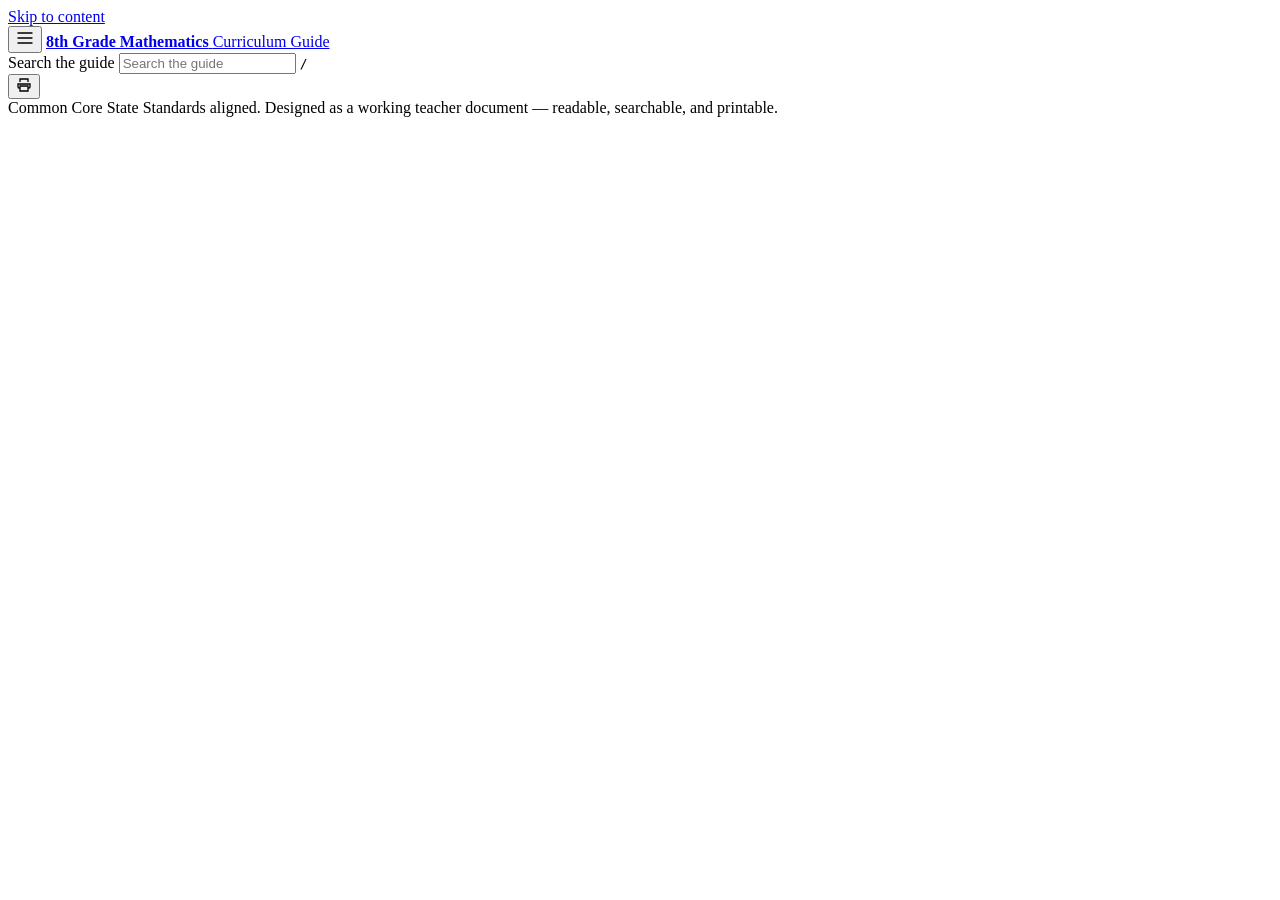
==== commit 2012bd68: "Add files via upload" ====
--- a/index.html
+++ b/index.html
@@ -1,1649 +1,54 @@
 <!DOCTYPE html>
-<!-- saved from url=(0045)https://mrentrekin.github.io/math-curriculum/ -->
-<html lang="en"><head><meta http-equiv="Content-Type" content="text/html; charset=UTF-8">
+<html lang="en">
+<head>
+  <meta charset="utf-8">
+  <meta name="viewport" content="width=device-width, initial-scale=1">
+  <meta name="description" content="A complete 8th-grade mathematics curriculum guide: 100 lessons, six units, STAR projects, and Common Core alignment.">
+  <title>8th Grade Mathematics — Curriculum Guide</title>
+  <link rel="stylesheet" href="styles.css">
+  <link rel="icon" href="data:image/svg+xml,%3Csvg xmlns='http://www.w3.org/2000/svg' viewBox='0 0 32 32'%3E%3Crect width='32' height='32' fill='%23161513'/%3E%3Ctext x='16' y='22' text-anchor='middle' font-size='16' fill='%23fffcf6' font-family='Georgia,serif'%3E8%3C/text%3E%3C/svg%3E">
+</head>
+<body>
+  <a class="skip" href="#main">Skip to content</a>
 
-<meta name="viewport" content="width=device-width, initial-scale=1.0">
-<title>8th Grade Mathematics — Curriculum Guide</title>
-<style>
-  :root {
-    --bg: #f4f6f9;
-    --card-bg: #ffffff;
-    --primary: #2c4a7c;
-    --primary-light: #3a5f9e;
-    --accent: #e8902a;
-    --text: #1a1a2e;
-    --muted: #6b7a99;
-    --border: #e0e6f0;
-    --tag-bg: #eef2ff;
-    --tag-text: #3a5f9e;
-    --progress-bg: #dde3f0;
-    --shadow: 0 2px 12px rgba(44,74,124,0.10);
-    --radius: 14px;
-  }
-  * { box-sizing: border-box; margin: 0; padding: 0; }
-  body {
-    font-family: -apple-system, BlinkMacSystemFont, 'Segoe UI', Roboto, sans-serif;
-    background: var(--bg);
-    color: var(--text);
-    min-height: 100vh;
-  }
+  <header class="topbar">
+    <button class="menu-btn" id="menu-btn" type="button" aria-expanded="false" aria-controls="sidebar" aria-label="Open contents">
+      <svg width="18" height="18" viewBox="0 0 18 18" aria-hidden="true">
+        <path d="M2 4h14M2 9h14M2 14h14" stroke="currentColor" stroke-width="1.4" fill="none" stroke-linecap="round"/>
+      </svg>
+    </button>
+    <a class="brand" href="#overview">
+      <strong>8th Grade Mathematics</strong>
+      <span>Curriculum Guide</span>
+    </a>
+    <div class="search">
+      <label class="visually-hidden" for="search-input">Search the guide</label>
+      <input id="search-input" type="search" placeholder="Search the guide" autocomplete="off" enterkeyhint="search">
+      <kbd>/</kbd>
+    </div>
+    <button class="icon-btn" id="print-btn" type="button" aria-label="Print">
+      <svg width="16" height="16" viewBox="0 0 16 16" aria-hidden="true">
+        <path d="M4 5V2h8v3M4 11H3a1 1 0 0 1-1-1V7h12v3a1 1 0 0 1-1 1h-1M4 9h8v5H4V9z" fill="none" stroke="currentColor" stroke-width="1.3"/>
+      </svg>
+    </button>
+  </header>
 
-  /* ---- HEADER ---- */
-  header {
-    background: linear-gradient(135deg, var(--primary) 0%, var(--primary-light) 100%);
-    color: white;
-    padding: 28px 24px 20px;
-    position: sticky;
-    top: 0;
-    z-index: 100;
-    box-shadow: 0 4px 20px rgba(44,74,124,0.25);
-  }
-  header h1 { font-size: 1.35rem; font-weight: 700; letter-spacing: -0.3px; }
-  header p { font-size: 0.82rem; opacity: 0.8; margin-top: 3px; }
-  .header-meta {
-    display: flex;
-    gap: 16px;
-    margin-top: 14px;
-    flex-wrap: wrap;
-  }
-  .stat-pill {
-    background: rgba(255,255,255,0.15);
-    border-radius: 20px;
-    padding: 4px 14px;
-    font-size: 0.78rem;
-    font-weight: 500;
-  }
+  <div class="shell">
+    <div class="backdrop" id="backdrop"></div>
+    <nav class="sidebar" id="sidebar" aria-label="Contents"></nav>
+    <div class="content">
+      <main id="main" tabindex="-1"></main>
+      <footer class="colophon">
+        Common Core State Standards aligned. Designed as a working teacher document — readable, searchable, and printable.
+      </footer>
+    </div>
+  </div>
 
-  /* ---- SEARCH/FILTER BAR ---- */
-  .toolbar {
-    background: white;
-    padding: 14px 20px;
-    border-bottom: 1px solid var(--border);
-    display: flex;
-    gap: 10px;
-    flex-wrap: wrap;
-    align-items: center;
-  }
-  .search-input {
-    flex: 1;
-    min-width: 200px;
-    border: 1.5px solid var(--border);
-    border-radius: 8px;
-    padding: 8px 14px;
-    font-size: 0.88rem;
-    outline: none;
-    transition: border-color 0.2s;
-  }
-  .search-input:focus { border-color: var(--primary); }
-  .domain-filter {
-    display: flex;
-    gap: 6px;
-    flex-wrap: wrap;
-  }
-  .filter-btn {
-    background: var(--tag-bg);
-    color: var(--tag-text);
-    border: 1.5px solid transparent;
-    border-radius: 20px;
-    padding: 5px 14px;
-    font-size: 0.78rem;
-    font-weight: 600;
-    cursor: pointer;
-    transition: all 0.2s;
-    white-space: nowrap;
-  }
-  .filter-btn.active, .filter-btn:hover {
-    background: var(--primary);
-    color: white;
-  }
+  <noscript>
+    <p style="padding:2rem;max-width:40rem">This guide needs JavaScript to assemble its pages from the curriculum data. Open the file on GitHub Pages or any static host with <code>data.js</code> and <code>app.js</code> available.</p>
+  </noscript>
 
-  /* ---- MAIN LAYOUT ---- */
-  main { padding: 20px 16px 40px; max-width: 900px; margin: 0 auto; }
-
-  /* ---- DOMAIN SECTION ---- */
-  .domain-section {
-    margin-bottom: 36px;
-  }
-  .domain-header {
-    display: flex;
-    align-items: center;
-    gap: 12px;
-    margin-bottom: 14px;
-    cursor: pointer;
-  }
-  .domain-badge {
-    background: var(--primary);
-    color: white;
-    font-size: 0.72rem;
-    font-weight: 700;
-    border-radius: 6px;
-    padding: 3px 10px;
-    letter-spacing: 0.5px;
-    text-transform: uppercase;
-    white-space: nowrap;
-  }
-  .domain-title {
-    font-size: 1.05rem;
-    font-weight: 700;
-    color: var(--primary);
-    flex: 1;
-  }
-  .domain-count {
-    font-size: 0.78rem;
-    color: var(--muted);
-    font-weight: 500;
-  }
-  .domain-chevron {
-    font-size: 0.9rem;
-    color: var(--muted);
-    transition: transform 0.25s;
-  }
-  .domain-section.collapsed .domain-chevron { transform: rotate(-90deg); }
-  .domain-lessons {
-    display: grid;
-    grid-template-columns: 1fr;
-    gap: 12px;
-  }
-  .domain-section.collapsed .domain-lessons { display: none; }
-
-  /* ---- LESSON CARD ---- */
-  .lesson-card {
-    background: var(--card-bg);
-    border-radius: var(--radius);
-    box-shadow: var(--shadow);
-    border: 1.5px solid var(--border);
-    overflow: hidden;
-    transition: box-shadow 0.2s, transform 0.2s;
-  }
-  .lesson-card:hover { box-shadow: 0 6px 24px rgba(44,74,124,0.16); transform: translateY(-1px); }
-  .lesson-header {
-    display: flex;
-    align-items: center;
-    gap: 14px;
-    padding: 14px 18px;
-    cursor: pointer;
-    user-select: none;
-  }
-  .lesson-num {
-    width: 36px;
-    height: 36px;
-    background: var(--primary);
-    color: white;
-    font-weight: 700;
-    font-size: 0.85rem;
-    border-radius: 10px;
-    display: flex;
-    align-items: center;
-    justify-content: center;
-    flex-shrink: 0;
-  }
-  .lesson-info { flex: 1; }
-  .lesson-title { font-weight: 600; font-size: 0.95rem; line-height: 1.3; }
-  .lesson-meta {
-    display: flex;
-    align-items: center;
-    gap: 10px;
-    margin-top: 4px;
-    flex-wrap: wrap;
-  }
-  .card-count {
-    font-size: 0.74rem;
-    color: var(--muted);
-    display: flex;
-    align-items: center;
-    gap: 4px;
-  }
-  .card-count::before { content: '🃏'; }
-  .lesson-chevron {
-    font-size: 0.85rem;
-    color: var(--muted);
-    transition: transform 0.25s;
-    flex-shrink: 0;
-  }
-  .lesson-card.open .lesson-chevron { transform: rotate(90deg); }
-
-  /* ---- PROGRESS BAR ---- */
-  .progress-bar {
-    height: 3px;
-    background: var(--progress-bg);
-    position: relative;
-    overflow: hidden;
-  }
-  .progress-fill {
-    height: 100%;
-    background: var(--accent);
-    border-radius: 0 2px 2px 0;
-    transition: width 0.4s ease;
-  }
-
-  /* ---- CARDS PANEL ---- */
-  .cards-panel { display: none; }
-  .lesson-card.open .cards-panel { display: block; }
-
-  .card-nav {
-    display: flex;
-    align-items: center;
-    justify-content: space-between;
-    padding: 10px 18px;
-    border-top: 1px solid var(--border);
-    background: #fafbfd;
-  }
-  .nav-dots {
-    display: flex;
-    gap: 6px;
-  }
-  .nav-dot {
-    width: 8px;
-    height: 8px;
-    border-radius: 50%;
-    background: var(--border);
-    cursor: pointer;
-    transition: background 0.2s, transform 0.2s;
-  }
-  .nav-dot.active { background: var(--primary); transform: scale(1.2); }
-  .nav-dot.visited { background: var(--accent); }
-  .nav-arrows { display: flex; gap: 8px; }
-  .nav-btn {
-    background: var(--primary);
-    color: white;
-    border: none;
-    border-radius: 8px;
-    width: 32px;
-    height: 32px;
-    font-size: 1rem;
-    cursor: pointer;
-    display: flex;
-    align-items: center;
-    justify-content: center;
-    transition: background 0.2s;
-  }
-  .nav-btn:hover { background: var(--primary-light); }
-  .nav-btn:disabled { background: var(--border); cursor: default; }
-
-  /* ---- CARD CONTENT ---- */
-  .card-content {
-    padding: 20px 20px 16px;
-    min-height: 160px;
-    border-top: 1px solid var(--border);
-  }
-  .card-tag {
-    display: inline-block;
-    background: var(--tag-bg);
-    color: var(--tag-text);
-    font-size: 0.7rem;
-    font-weight: 700;
-    border-radius: 5px;
-    padding: 2px 8px;
-    margin-bottom: 10px;
-    text-transform: uppercase;
-    letter-spacing: 0.4px;
-  }
-  .card-headline {
-    font-size: 1.0rem;
-    font-weight: 700;
-    color: var(--primary);
-    margin-bottom: 8px;
-    line-height: 1.35;
-  }
-  .card-body {
-    font-size: 0.88rem;
-    line-height: 1.65;
-    color: #333;
-  }
-  .card-body strong { color: var(--primary); }
-  .card-body ul {
-    margin: 8px 0 8px 18px;
-  }
-  .card-body ul li { margin-bottom: 4px; }
-  .card-body .highlight {
-    background: #fff8ed;
-    border-left: 3px solid var(--accent);
-    border-radius: 0 6px 6px 0;
-    padding: 8px 12px;
-    margin: 10px 0;
-    font-size: 0.84rem;
-  }
-  .card-index {
-    font-size: 0.72rem;
-    color: var(--muted);
-    margin-top: 12px;
-  }
-
-  /* ---- DOMAIN COLORS ---- */
-  .u1 .lesson-num, .u1 .domain-badge { background: #2c4a7c; }
-  .u2 .lesson-num, .u2 .domain-badge { background: #7b3a87; }
-  .u3 .lesson-num, .u3 .domain-badge { background: #2a7b5e; }
-  .u4 .lesson-num, .u4 .domain-badge { background: #c05a1a; }
-  .u5 .lesson-num, .u5 .domain-badge { background: #1e6b8a; }
-  .u6 .lesson-num, .u6 .domain-badge { background: #5a6b2a; }
-
-  .u1 .domain-title { color: #2c4a7c; }
-  .u2 .domain-title { color: #7b3a87; }
-  .u3 .domain-title { color: #2a7b5e; }
-  .u4 .domain-title { color: #c05a1a; }
-  .u5 .domain-title { color: #1e6b8a; }
-  .u6 .domain-title { color: #5a6b2a; }
-
-  /* hidden class */
-  .hidden { display: none !important; }
-
-  /* ---- COMPLETION BADGE ---- */
-  .complete-badge {
-    display: inline-flex;
-    align-items: center;
-    gap: 4px;
-    background: #e8f5e9;
-    color: #2e7d32;
-    border-radius: 12px;
-    padding: 2px 8px;
-    font-size: 0.7rem;
-    font-weight: 600;
-  }
-
-  @media (max-width: 600px) {
-    header h1 { font-size: 1.1rem; }
-    .lesson-title { font-size: 0.88rem; }
-  }
-
-  .card-body table {
-    width: 100%;
-    border-collapse: collapse;
-    margin: 10px 0;
-  }
-  .card-body th, .card-body td {
-    border: 1px solid var(--border);
-    padding: 8px;
-    text-align: left;
-  }
-  .card-body th {
-    background: var(--tag-bg);
-    font-weight: 600;
-  }
-</style>
-<style data-audeus-styling="true">.YKAwg6WFXWcfnl25pHwh{margin:20px}.EUmSc7H9RpiP1Kserr6A{position:fixed;right:8px;top:25%;z-index:2147483647}.SbuLLlKhy8LeQgngk7z8{background:var(--audeus-ext-default-bg);box-sizing:border-box;padding:12px 8px 4px 8px;border-radius:160px}[data-audeus-shadow-root="true"][data-theme="dark"] .SbuLLlKhy8LeQgngk7z8{box-shadow:0 0 0 1px hsla(0,0%,100%,.145),0px 1px 1px rgba(0,0,0,.02),0px 4px 8px -4px rgba(0,0,0,.04),0px 16px 24px -8px rgba(0,0,0,.06),0px 0px 0px 0px rgba(62,152,255,.5),0px 0px 2px 0px rgba(62,152,255,.48),0px 0px 3px 0px rgba(62,152,255,.42),0px 0px 4px 0px rgba(62,152,255,.24),0px 0px 4px 0px rgba(62,152,255,.06),0px 0px 5px 0px rgba(62,152,255,.01),0px 0px 6px 0px rgba(62,152,255,.01)}.SbuLLlKhy8LeQgngk7z8[data-audeus-shadow-root="true"][data-theme="dark"]{box-shadow:0 0 0 1px hsla(0,0%,100%,.145),0px 1px 1px rgba(0,0,0,.02),0px 4px 8px -4px rgba(0,0,0,.04),0px 16px 24px -8px rgba(0,0,0,.06),0px 0px 0px 0px rgba(62,152,255,.5),0px 0px 2px 0px rgba(62,152,255,.48),0px 0px 3px 0px rgba(62,152,255,.42),0px 0px 4px 0px rgba(62,152,255,.24),0px 0px 4px 0px rgba(62,152,255,.06),0px 0px 5px 0px rgba(62,152,255,.01),0px 0px 6px 0px rgba(62,152,255,.01)}[data-audeus-shadow-root="true"][data-theme="light"] .SbuLLlKhy8LeQgngk7z8{box-shadow:0 0 0 1px rgba(0,0,0,.06),0 1px 2px rgba(0,0,0,.04),0 8px 24px -4px rgba(62,152,255,.25),0 4px 8px -2px rgba(62,152,255,.15)}.SbuLLlKhy8LeQgngk7z8[data-audeus-shadow-root="true"][data-theme="light"]{box-shadow:0 0 0 1px rgba(0,0,0,.06),0 1px 2px rgba(0,0,0,.04),0 8px 24px -4px rgba(62,152,255,.25),0 4px 8px -2px rgba(62,152,255,.15)}.SbuLLlKhy8LeQgngk7z8 .ocZmWpJ2GoEpBQ56JVId{display:flex;align-items:center;flex-direction:column;width:32px;justify-content:flex-start;height:100%;gap:6px}.SbuLLlKhy8LeQgngk7z8 .ocZmWpJ2GoEpBQ56JVId .d90AdG1wpaWFqe6rbZRX{display:flex;align-items:center;flex-direction:column;gap:6px;flex-shrink:0}.SbuLLlKhy8LeQgngk7z8 .ocZmWpJ2GoEpBQ56JVId .b7OGSVSppD2D7IS1jWBm{display:flex;transition:max-height 350ms cubic-bezier(0.29, 0.76, 0.9, 1.01);align-items:center;gap:6px;overflow:hidden;flex-direction:column;max-height:0}.SbuLLlKhy8LeQgngk7z8 .ocZmWpJ2GoEpBQ56JVId .b7OGSVSppD2D7IS1jWBm:hover{overflow:visible}.SbuLLlKhy8LeQgngk7z8:hover .ocZmWpJ2GoEpBQ56JVId .b7OGSVSppD2D7IS1jWBm,.SbuLLlKhy8LeQgngk7z8.BP4BVIE3AtOfmPqmEDn2 .ocZmWpJ2GoEpBQ56JVId .b7OGSVSppD2D7IS1jWBm{max-height:360px}.OhTNRc6YuMVOaFr7K6D5{background:rgba(193,204,214,.5);margin-top:4px;width:24px;height:1px}.TDt9DuDsscQBwrKXiVdJ{display:flex;justify-content:center;flex-direction:column;align-items:center;gap:6px;width:32px}.TDt9DuDsscQBwrKXiVdJ .VeSfSXbiBTqANavEtnFa{display:flex;width:32px;height:32px;justify-content:center;align-items:center;border-radius:4px;border:1px solid rgba(0,0,0,0);user-select:none;transition:fill .15s,background-color .15s;cursor:pointer}.TDt9DuDsscQBwrKXiVdJ .VeSfSXbiBTqANavEtnFa svg{fill:var(--audeus-ext-control-bg-fill)}.TDt9DuDsscQBwrKXiVdJ .VeSfSXbiBTqANavEtnFa:hover{background-color:var(--audeus-ext-secondary-bg)}.TDt9DuDsscQBwrKXiVdJ .VeSfSXbiBTqANavEtnFa:hover svg{fill:var(--audeus-ext-control-bg-hover-fill)}.TDt9DuDsscQBwrKXiVdJ .VeSfSXbiBTqANavEtnFa:active{opacity:.8}.emfLBTTSibFY5Xnjn3VE{opacity:.75;cursor:not-allowed !important}.IBoswBb81ztvPbeq52Kh{display:flex;width:32px;height:32px;justify-content:center;align-items:center;gap:10px;border-radius:9999px;background:#287eff;cursor:pointer;user-select:none;transition:transform 33ms ease}.IBoswBb81ztvPbeq52Kh svg{fill:#fff}.IBoswBb81ztvPbeq52Kh:hover{transform:scale(1.04)}@keyframes X2vqJt33Rv7MokHBaofX{from{opacity:0}to{opacity:1}}.hdavp4VwFUr9g52wLES5{position:relative;display:inline-block;align-self:stretch}.hdavp4VwFUr9g52wLES5 .Ll2THQ7yejihAQMDLWPI{display:none;opacity:0;z-index:1}.hdavp4VwFUr9g52wLES5:hover .Ll2THQ7yejihAQMDLWPI{position:absolute;z-index:1;display:inline-flex;user-select:none;max-width:300px;width:max-content;border-radius:4px;color:#fff;background-color:#1b1b1b;flex-direction:column;overflow-wrap:break-word;box-sizing:border-box;padding:4px 10px;margin-right:0;filter:drop-shadow(0px 1px 3px rgba(0, 0, 0, 0.5)) drop-shadow(inset 0px 0px 0.5px rgba(255, 255, 255, 0.3)) drop-shadow(0px 5px 12px rgba(0, 0, 0, 0.35)) drop-shadow(inset 0px 1px 0px rgba(255, 255, 255, 0.08));animation-name:X2vqJt33Rv7MokHBaofX;animation-duration:200ms;animation-fill-mode:forwards;animation-timing-function:ease-in}.hdavp4VwFUr9g52wLES5:hover .Ll2THQ7yejihAQMDLWPI.zCz7EgUu7DThkYnnVEfc{right:50px;top:0;transform:translateY(4px)}.hdavp4VwFUr9g52wLES5:hover .Ll2THQ7yejihAQMDLWPI.oxkGFd_g2KbqHnNWyUnN{left:50px;top:0;transform:translateY(4px)}.hdavp4VwFUr9g52wLES5:hover .Ll2THQ7yejihAQMDLWPI.ynrifUjUVjWdwD9B8TN5{transform:translateX(-50%) translateY(12px)}.hdavp4VwFUr9g52wLES5:hover .Ll2THQ7yejihAQMDLWPI.fuj8R9DQeIbsFlf9hxIQ{transform:translateY(12px)}.hdavp4VwFUr9g52wLES5:hover .Ll2THQ7yejihAQMDLWPI.BTQwa9nczFU9KvpWmwWz{top:-12px;transform:translateX(-50%) translateY(-100%)}.iYCn3rdS3ubbC6dpg_cZ{display:flex;align-items:center;color:#fff;font-size:12px;font-style:normal;font-weight:450;line-height:145%}.tZg2wTIzLqCGKq913jxQ{position:absolute;width:0;height:0;border-style:solid}.tZg2wTIzLqCGKq913jxQ.BTQwa9nczFU9KvpWmwWz{bottom:-5px;left:50%;margin-left:-5px;border-width:5px 5px 0;border-color:#1b1b1b rgba(0,0,0,0) rgba(0,0,0,0) rgba(0,0,0,0)}.tZg2wTIzLqCGKq913jxQ.oxkGFd_g2KbqHnNWyUnN{top:50%;left:-5px;margin-top:-5px;border-width:5px 5px 5px 0;border-color:rgba(0,0,0,0) #1b1b1b rgba(0,0,0,0) rgba(0,0,0,0)}.tZg2wTIzLqCGKq913jxQ.ynrifUjUVjWdwD9B8TN5{top:-5px;left:50%;margin-left:-5px;border-width:0 5px 5px;border-color:rgba(0,0,0,0) rgba(0,0,0,0) #1b1b1b rgba(0,0,0,0)}.tZg2wTIzLqCGKq913jxQ.fuj8R9DQeIbsFlf9hxIQ{top:-5px;margin-left:-5px;border-width:0 5px 5px;border-color:rgba(0,0,0,0) rgba(0,0,0,0) #1b1b1b rgba(0,0,0,0)}.tZg2wTIzLqCGKq913jxQ.zCz7EgUu7DThkYnnVEfc{top:50%;right:-5px;margin-top:-5px;border-width:5px 0 5px 5px;border-color:rgba(0,0,0,0) rgba(0,0,0,0) rgba(0,0,0,0) #1b1b1b}@keyframes oDcubsz0AqvtxzZEtUnl{0%{transform:translate3d(0, -200%, 0) scale(0.6);opacity:.5}100%{transform:translate3d(0, 0, 0) scale(1);opacity:1}}@keyframes D0TNaIgtwR6ib5K4M_tZ{0%{transform:translate3d(0, 0, -1px) scale(1);opacity:1}100%{transform:translate3d(0, -150%, -1px) scale(0.6);opacity:0}}@keyframes p9X8QQ4FSKY_oxdNXDD9{0%{transform:translate3d(0, 200%, 0) scale(0.6);opacity:.5}100%{transform:translate3d(0, 0, 0) scale(1);opacity:1}}@keyframes Ijd5UII1PQ0qXOPSZJAg{0%{transform:translate3d(0, 0, -1px) scale(1);opacity:1}100%{transform:translate3d(0, 150%, -1px) scale(0.6);opacity:0}}@keyframes vtMznFiYweqSpdZuVZGs{0%{opacity:0}100%{opacity:1}}@keyframes Hv1KrUF4plxG9E0p7i0X{0%{opacity:1}100%{opacity:0}}.mmZ6Bi0NBolMOeaTBapL{animation:oDcubsz0AqvtxzZEtUnl .35s cubic-bezier(0.21, 1.02, 0.73, 1) forwards}.fMZlJLZzjixZctMxe6FJ{animation:D0TNaIgtwR6ib5K4M_tZ .4s forwards cubic-bezier(0.06, 0.71, 0.55, 1)}.GxbL84r1QSomsEh1Sjxw{animation:p9X8QQ4FSKY_oxdNXDD9 .35s cubic-bezier(0.21, 1.02, 0.73, 1) forwards}.ad0WQwqRMYxXzaY0Mutr{animation:Ijd5UII1PQ0qXOPSZJAg .4s forwards cubic-bezier(0.06, 0.71, 0.55, 1)}.EzT6q9Nv2tAEZ4wUmuLI{animation:vtMznFiYweqSpdZuVZGs .35s cubic-bezier(0.21, 1.02, 0.73, 1) forwards}.fitI5zLBIBq2eGHOvnUl{animation:Hv1KrUF4plxG9E0p7i0X .4s forwards cubic-bezier(0.06, 0.71, 0.55, 1)}.FOemqU05bk0pWayVEisD{opacity:1;word-break:break-word;text-wrap:pretty;justify-content:space-between;align-items:center;width:100%;margin-top:-1px;display:flex;min-height:32px;font-size:14px;line-height:21px;font-weight:500}.fAGxLr406dXt0W010pnA{display:flex;margin:0px 12px;flex:1 1 auto;white-space:pre-line}@keyframes zcITus39xI8fzjXIWiXm{from{transform:scale(0.6);opacity:.4}to{transform:scale(1);opacity:1}}.NQ7AwtgaI8EJPi8DX_F1{position:absolute}.Zmr0xb2LN3vipzwr0RdS{position:relative;display:flex;justify-content:center;align-items:center;min-width:20px;min-height:20px}.lXhTKlRlO9B_PBeBHDe7{position:relative;transform:scale(0.6);opacity:.4;min-width:20px;animation:zcITus39xI8fzjXIWiXm .3s .12s cubic-bezier(0.175, 0.885, 0.32, 1.275) forwards}@keyframes uIbiRb7mUQSLH2scU2e8{from{transform:scale(0) rotate(45deg);opacity:0}to{transform:scale(1) rotate(45deg);opacity:1}}@keyframes dGQmiteX7ouq8KnVTrix{from{transform:scale(0);opacity:0}to{transform:scale(1);opacity:1}}@keyframes FnT1FIOssSrpaMqv58zS{from{transform:scale(0) rotate(90deg);opacity:0}to{transform:scale(1) rotate(90deg);opacity:1}}.F5RdYRVRxxGjayCFt0QX{width:20px;opacity:0;height:20px;border-radius:10px;background:var(--error-primary, #ff4b4b);position:relative;transform:rotate(45deg);animation:uIbiRb7mUQSLH2scU2e8 .3s cubic-bezier(0.175, 0.885, 0.32, 1.275) forwards;animation-delay:100ms}.F5RdYRVRxxGjayCFt0QX:after,.F5RdYRVRxxGjayCFt0QX:before{content:"";animation:dGQmiteX7ouq8KnVTrix .15s ease-out forwards;animation-delay:150ms;position:absolute;border-radius:3px;opacity:0;background:var(--error-secondary, #fff);bottom:9px;left:4px;height:2px;width:12px}.F5RdYRVRxxGjayCFt0QX:before{animation:FnT1FIOssSrpaMqv58zS .15s ease-out forwards;animation-delay:180ms;transform:rotate(90deg)}@keyframes xXWGnN1vivlgHN9xjLzi{from{transform:rotate(0deg)}to{transform:rotate(360deg)}}.iAfhNgKKhiSVZoOs5hHf{width:14px;height:14px;box-sizing:border-box;border:2px solid;border-radius:100%;border-color:var(--loader-secondary, #e0e0e0);border-right-color:var(--loader-primary, #616161);animation:xXWGnN1vivlgHN9xjLzi 1s linear infinite}@keyframes XGoEWswtB7BiLlKIfRSF{from{transform:scale(0) rotate(45deg);opacity:0}to{transform:scale(1) rotate(45deg);opacity:1}}@keyframes H9yXA2MP32h82iKmTZou{0%{height:0;width:0;opacity:0}40%{height:0;width:6px;opacity:1}100%{opacity:1;height:10px}}.hGXGliykzHz6RdS_94Sp{width:20px;opacity:0;height:20px;border-radius:10px;background:var(--checkmark-primary, rgb(67, 196, 120));position:relative;transform:rotate(45deg);animation:XGoEWswtB7BiLlKIfRSF .3s cubic-bezier(0.175, 0.885, 0.32, 1.275) forwards;animation-delay:100ms}.hGXGliykzHz6RdS_94Sp:after{content:"";box-sizing:border-box;animation:H9yXA2MP32h82iKmTZou .2s ease-out forwards;opacity:0;animation-delay:200ms;position:absolute;border-right:2px solid;border-bottom:2px solid;border-color:var(--checkmark-secondary, #fff);bottom:6px;left:6px;height:10px;width:6px}.hGXGliykzHz6RdS_94Sp[data-primary]{background:attr(data-primary)}.hGXGliykzHz6RdS_94Sp[data-secondary]:after{border-color:attr(data-secondary)}.IuiXl0DgwiwSFyMvT8pG{z-index:9999}.IuiXl0DgwiwSFyMvT8pG>*{pointer-events:auto}.xhRx_J5FwERogUFTDUnA{user-select:none;display:flex;height:44px;position:"relative";border-radius:50%;justify-content:center;align-items:center}.EsbS7QyP1zdxD5N9c9KW{width:100%;height:100%;display:flex;flex-direction:column;flex:1;overflow:hidden;scroll-behavior:smooth;overscroll-behavior:contain;position:relative}.EsbS7QyP1zdxD5N9c9KW .hckdRU8xwDQYo3WKnqkl{flex:1;padding-bottom:4px;box-sizing:border-box}.EsbS7QyP1zdxD5N9c9KW .zu07b0c2J4tm3meGAigP{outline:none;overflow-y:auto !important;scroll-behavior:auto;overscroll-behavior:contain;position:relative}.EsbS7QyP1zdxD5N9c9KW .zu07b0c2J4tm3meGAigP::-webkit-scrollbar{width:14px;height:14px}.EsbS7QyP1zdxD5N9c9KW .zu07b0c2J4tm3meGAigP::-webkit-scrollbar-track{background-color:rgba(0,0,0,0);margin:4px 0}.EsbS7QyP1zdxD5N9c9KW .zu07b0c2J4tm3meGAigP::-webkit-scrollbar-thumb{background-color:var(--audeus-ext-scrollbar-thumb-bg);border-radius:20px;min-height:40px;border:4px solid rgba(0,0,0,0);background-clip:content-box;transition:background-color .2s}.EsbS7QyP1zdxD5N9c9KW .zu07b0c2J4tm3meGAigP::-webkit-scrollbar-button{display:none;width:0;height:0}.nk2jOZM2TpltHqwegpPm{position:absolute;top:0;left:0;right:0;z-index:10;display:flex;align-items:flex-end;padding:6px 12px 6px 12px;box-sizing:border-box;width:100%;font-size:12px;font-weight:600;color:var(--audeus-ext-title-text-color);letter-spacing:0;line-height:1.4;user-select:none;background-color:var(--audeus-ext-default-bg);border-bottom:1px solid var(--audeus-ext-line-separator-color);opacity:0;pointer-events:none;transition:opacity 50ms ease-out}.nk2jOZM2TpltHqwegpPm.cGP24KiqbsRVAmmeVQIl{opacity:1;pointer-events:auto}.h_21rJlTIZxdeCjcH388{position:absolute;top:0;left:0;right:0;height:32px;z-index:5;pointer-events:none;opacity:1;transition:opacity .2s ease-out}[data-audeus-shadow-root="true"][data-theme="light"] .h_21rJlTIZxdeCjcH388{background:linear-gradient(to bottom, rgba(255, 255, 255, 0.95) 0%, rgba(255, 255, 255, 0.6) 40%, rgba(255, 255, 255, 0) 100%)}.h_21rJlTIZxdeCjcH388[data-audeus-shadow-root="true"][data-theme="light"]{background:linear-gradient(to bottom, rgba(255, 255, 255, 0.95) 0%, rgba(255, 255, 255, 0.6) 40%, rgba(255, 255, 255, 0) 100%)}[data-audeus-shadow-root="true"][data-theme="dark"] .h_21rJlTIZxdeCjcH388{background:linear-gradient(to bottom, rgba(23, 23, 23, 0.9) 0%, rgba(23, 23, 23, 0.6) 40%, rgba(23, 23, 23, 0) 100%)}.h_21rJlTIZxdeCjcH388[data-audeus-shadow-root="true"][data-theme="dark"]{background:linear-gradient(to bottom, rgba(23, 23, 23, 0.9) 0%, rgba(23, 23, 23, 0.6) 40%, rgba(23, 23, 23, 0) 100%)}.h_21rJlTIZxdeCjcH388.QTMThgwXw3Xv8DBr9h1B{opacity:0}.sdmLQ4vbGlcjsASkUcLV{position:absolute;bottom:0;left:0;right:0;height:32px;z-index:5;pointer-events:none;border-radius:0 0 12px 12px;opacity:1;transition:opacity .2s ease-out}[data-audeus-shadow-root="true"][data-theme="light"] .sdmLQ4vbGlcjsASkUcLV{background:linear-gradient(to top, rgba(255, 255, 255, 0.95) 0%, rgba(255, 255, 255, 0.6) 40%, rgba(255, 255, 255, 0) 100%)}.sdmLQ4vbGlcjsASkUcLV[data-audeus-shadow-root="true"][data-theme="light"]{background:linear-gradient(to top, rgba(255, 255, 255, 0.95) 0%, rgba(255, 255, 255, 0.6) 40%, rgba(255, 255, 255, 0) 100%)}[data-audeus-shadow-root="true"][data-theme="dark"] .sdmLQ4vbGlcjsASkUcLV{background:linear-gradient(to top, rgba(23, 23, 23, 0.9) 0%, rgba(23, 23, 23, 0.6) 40%, rgba(23, 23, 23, 0) 100%)}.sdmLQ4vbGlcjsASkUcLV[data-audeus-shadow-root="true"][data-theme="dark"]{background:linear-gradient(to top, rgba(23, 23, 23, 0.9) 0%, rgba(23, 23, 23, 0.6) 40%, rgba(23, 23, 23, 0) 100%)}.sdmLQ4vbGlcjsASkUcLV.QTMThgwXw3Xv8DBr9h1B{opacity:0}.VpjE4ILitrsFuCLWbhq6{display:flex;align-items:flex-end;padding:16px 12px 6px 12px;box-sizing:border-box;width:100%;background-color:rgba(0,0,0,0);user-select:none}.sQV5U5DVBKNrBGFLt9nt{font-size:12px;font-weight:600;color:var(--audeus-ext-title-text-color);letter-spacing:0;line-height:1.4;user-select:none}.JuVMj1rze4xrXxR47tTP{padding:2px 4px;box-sizing:border-box;height:100%;width:100%}.feNfN4lNXPF8MSqaQIPl{display:flex;align-items:center;padding:0px 14px 0px 12px;cursor:pointer;transition:background-color 50ms cubic-bezier(0.4, 0, 0.2, 1);box-sizing:border-box;height:100%;width:100%;position:relative;user-select:none;border-radius:6px}.feNfN4lNXPF8MSqaQIPl:hover{background-color:var(--audeus-ext-secondary-bg)}.feNfN4lNXPF8MSqaQIPl:hover .eMlKvjXNWUAY2o_eAUiT .cpAJEHal8wEO93hCEoyA{opacity:1}.feNfN4lNXPF8MSqaQIPl:hover .eMlKvjXNWUAY2o_eAUiT .tKIXcbjOTzmx4pZTva0O::before{opacity:1}.feNfN4lNXPF8MSqaQIPl.t6bYxGMXqGrsUVVGDKG1{background-color:var(--audeus-ext-secondary-bg)}.eMlKvjXNWUAY2o_eAUiT{position:relative;width:32px;height:32px;flex-shrink:0;display:flex;align-items:center;justify-content:center}.eMlKvjXNWUAY2o_eAUiT:hover .cpAJEHal8wEO93hCEoyA{color:#fff}.eMlKvjXNWUAY2o_eAUiT:hover .tKIXcbjOTzmx4pZTva0O::before{opacity:1 !important}.eMlKvjXNWUAY2o_eAUiT .tKIXcbjOTzmx4pZTva0O{position:relative;transition:all 50ms cubic-bezier(0.4, 0, 0.2, 1)}.eMlKvjXNWUAY2o_eAUiT .tKIXcbjOTzmx4pZTva0O::before{content:"";position:absolute;top:0;left:0;width:100%;height:100%;border-radius:50%;backdrop-filter:blur(32px);background-color:rgba(0,0,0,.4);opacity:0;transition:opacity 200ms ease-out;z-index:1;pointer-events:none}.eMlKvjXNWUAY2o_eAUiT .tKIXcbjOTzmx4pZTva0O.KeklTC_fDMycjHFAOZ5b::before{opacity:1}.eMlKvjXNWUAY2o_eAUiT .cpAJEHal8wEO93hCEoyA{position:absolute;top:0;left:0;width:100%;height:100%;display:flex;align-items:center;justify-content:center;opacity:0;transform:scale(0.9);transition:opacity 50ms ease,transform 50ms ease;z-index:2;color:#fff}.eMlKvjXNWUAY2o_eAUiT .cpAJEHal8wEO93hCEoyA:hover{transform:scale(1.05)}.eMlKvjXNWUAY2o_eAUiT .cpAJEHal8wEO93hCEoyA:active{transform:scale(0.9)}.eMlKvjXNWUAY2o_eAUiT .cpAJEHal8wEO93hCEoyA.KeklTC_fDMycjHFAOZ5b{opacity:1;transform:scale(1)}.eMlKvjXNWUAY2o_eAUiT .mQdiWosFDWl6KG7FvlJu{position:absolute;bottom:-3px;user-select:none;right:-3px;background:radial-gradient(circle at 0 0, #099ef1 0%, #6863f8 18.82%, #d84ffa 32.6%, #f058c5 52.83%, #ff4f90 68.03%, #ff6558 87.66%, #ff891f 100%);border-radius:50%;width:14px;height:14px;display:flex;align-items:center;justify-content:center;z-index:3;border:2px solid var(--audeus-ext-default-bg);pointer-events:none}.eMlKvjXNWUAY2o_eAUiT .mQdiWosFDWl6KG7FvlJu svg{width:9px;height:9px;fill:#fff;color:#fff}.CS5Cb7QCV5ZezF9qKYCw{display:flex;flex-direction:column;justify-content:center;margin-left:10px;flex-grow:1;overflow:hidden}.CS5Cb7QCV5ZezF9qKYCw .RaGRN6XMpXp4JrVOeSPg{display:flex;align-items:center}.CS5Cb7QCV5ZezF9qKYCw .RaGRN6XMpXp4JrVOeSPg .ItTlg2BnDtcILeG_AZjb{color:var(--audeus-ext-primary-text-color);font-size:14px;font-weight:500;line-height:1.5;letter-spacing:-0.32px;-webkit-font-smoothing:antialiased;white-space:nowrap;overflow:hidden;text-overflow:ellipsis}.CS5Cb7QCV5ZezF9qKYCw .vJBd5buxSV0gJadwsAu_{display:flex;align-items:center;color:var(--audeus-ext-secondary-text-color);font-size:12px;font-style:normal;font-weight:400;line-height:1.4;letter-spacing:-0.08px;-webkit-font-smoothing:antialiased;-moz-osx-font-smoothing:grayscale;-webkit-user-select:none;-moz-user-select:none;user-select:none;white-space:nowrap;overflow:hidden;text-overflow:ellipsis}.wgkCCBi_0R6_Ft_vVYWi{margin-left:6px;display:flex;align-items:center;justify-content:flex-end;flex-shrink:0}.wgkCCBi_0R6_Ft_vVYWi .rWfVnf5DzYz50EOoMFLw{color:var(--audeus-ext-control-bg-fill)}.V_qfAKf_RH1rdk1iVQd1{text-decoration:underline;font-weight:500}[data-audeus-shadow-root="true"][data-theme="dark"] .V_qfAKf_RH1rdk1iVQd1{color:#93c5fd}.V_qfAKf_RH1rdk1iVQd1[data-audeus-shadow-root="true"][data-theme="dark"]{color:#93c5fd}[data-audeus-shadow-root="true"][data-theme="light"] .V_qfAKf_RH1rdk1iVQd1{color:#2563eb}.V_qfAKf_RH1rdk1iVQd1[data-audeus-shadow-root="true"][data-theme="light"]{color:#2563eb}.Fx8Y5CYjilHV2J8CVMuW{position:fixed;top:0;left:0;width:100vw;height:100vh;z-index:90;background:rgba(0,0,0,0);cursor:default}.ANfUojoHyQZuKLX7pK3O{position:absolute;top:42px;left:0;width:230px;max-height:260px;background-color:var(--audeus-ext-default-bg);border:1px solid var(--audeus-ext-line-separator-color);border-radius:8px;display:flex;flex-direction:column;z-index:100;transform-origin:top left;animation:vU1JGDpaRcFLAYPfBZkp .08s cubic-bezier(0, 0, 0.2, 1);overflow:hidden}[data-audeus-shadow-root="true"][data-theme="dark"] .ANfUojoHyQZuKLX7pK3O{box-shadow:0 4px 24px rgba(0,0,0,.95)}.ANfUojoHyQZuKLX7pK3O[data-audeus-shadow-root="true"][data-theme="dark"]{box-shadow:0 4px 24px rgba(0,0,0,.95)}[data-audeus-shadow-root="true"][data-theme="light"] .ANfUojoHyQZuKLX7pK3O{box-shadow:0 4px 24px rgba(0,0,0,.15)}.ANfUojoHyQZuKLX7pK3O[data-audeus-shadow-root="true"][data-theme="light"]{box-shadow:0 4px 24px rgba(0,0,0,.15)}@keyframes vU1JGDpaRcFLAYPfBZkp{from{opacity:0;transform:scale(0.98)}to{opacity:1;transform:scale(1)}}.w5WlWTlXgdbRpBdMRSLS{display:flex;align-items:center;justify-content:space-between;padding:12px 16px 12px 16px;flex-shrink:0;user-select:none;background-color:rgba(0,0,0,0);z-index:2;border-bottom:1px solid var(--audeus-ext-line-separator-color)}.w5WlWTlXgdbRpBdMRSLS .YzaLMhDtBztRDSyGeoRK{font-size:12px;font-weight:600;text-transform:none;color:var(--audeus-ext-title-text-color);letter-spacing:0}.w5WlWTlXgdbRpBdMRSLS ._BLamDiMIAwsNyWtld8c{font-size:11px;font-weight:500;color:var(--audeus-ext-secondary-text-color);cursor:pointer}.w5WlWTlXgdbRpBdMRSLS ._BLamDiMIAwsNyWtld8c:hover{color:var(--audeus-ext-primary-text-color)}.BSwViaMOGJMMj0if5aQB{display:flex;flex-direction:column;gap:4px;overflow-y:scroll;overflow-x:hidden;padding:4px;scroll-behavior:smooth;overscroll-behavior:contain;position:relative}.BSwViaMOGJMMj0if5aQB::-webkit-scrollbar{width:14px;height:14px}.BSwViaMOGJMMj0if5aQB::-webkit-scrollbar-track{background-color:rgba(0,0,0,0);margin:4px 0}.BSwViaMOGJMMj0if5aQB::-webkit-scrollbar-thumb{background-color:var(--audeus-ext-scrollbar-thumb-bg);border-radius:20px;min-height:30px;border:4px solid rgba(0,0,0,0);background-clip:content-box;transition:background-color .2s}.x6aAsEKNzffLuAil3J8J{height:32px;cursor:pointer;display:flex;padding:6px 6px 6px 8px;box-sizing:border-box;border-radius:6px;align-items:center;gap:8px;align-self:stretch;user-select:none;justify-content:space-between}.x6aAsEKNzffLuAil3J8J .Lt6L0f24C4KsCoTofk0S{color:var(--audeus-ext-primary-text-color);text-transform:capitalize;font-size:14px;font-style:normal;font-weight:500;line-height:20px}.x6aAsEKNzffLuAil3J8J .Of3WKIAG5xXy8V8eyaoa{color:var(--audeus-ext-control-bg-fill);opacity:0;width:16px;height:16px}.x6aAsEKNzffLuAil3J8J.B7qU786wx90qT8dY9gej .Lt6L0f24C4KsCoTofk0S{font-weight:600}.x6aAsEKNzffLuAil3J8J.B7qU786wx90qT8dY9gej .Of3WKIAG5xXy8V8eyaoa{opacity:1}.x6aAsEKNzffLuAil3J8J:hover{background-color:var(--audeus-ext-secondary-bg)}.x6aAsEKNzffLuAil3J8J:active{background-color:var(--audeus-ext-line-separator-color)}.eqxDFSeTwLup0Q55RSSO{position:relative;display:flex;justify-content:center;width:100%;padding:8px;box-sizing:border-box}.eqxDFSeTwLup0Q55RSSO .thCO0rIY7gZbeRlwWncE{width:100%;display:flex;align-items:center;gap:4px}.eqxDFSeTwLup0Q55RSSO .thCO0rIY7gZbeRlwWncE .gin_ctqAmX6wJqNqiR7U{position:relative;display:flex;align-items:center;border-radius:8px;height:34px;cursor:pointer;transition:flex-grow .2s ease,width .2s ease,box-shadow .15s ease,background-color .15s ease}.eqxDFSeTwLup0Q55RSSO .thCO0rIY7gZbeRlwWncE .gin_ctqAmX6wJqNqiR7U.mCGPe5OY1MwbTEDvlNe0{width:34px;flex-shrink:0;flex-grow:0;justify-content:center;border-radius:8px}.eqxDFSeTwLup0Q55RSSO .thCO0rIY7gZbeRlwWncE .gin_ctqAmX6wJqNqiR7U.mCGPe5OY1MwbTEDvlNe0 .vg6HX_9VHzS23ygPaWFe{color:var(--audeus-ext-secondary-text-color);transition:color .15s ease}.eqxDFSeTwLup0Q55RSSO .thCO0rIY7gZbeRlwWncE .gin_ctqAmX6wJqNqiR7U.mCGPe5OY1MwbTEDvlNe0:hover{background-color:var(--audeus-ext-secondary-bg)}.eqxDFSeTwLup0Q55RSSO .thCO0rIY7gZbeRlwWncE .gin_ctqAmX6wJqNqiR7U.mCGPe5OY1MwbTEDvlNe0:hover .vg6HX_9VHzS23ygPaWFe{color:var(--audeus-ext-primary-text-color)}.eqxDFSeTwLup0Q55RSSO .thCO0rIY7gZbeRlwWncE .gin_ctqAmX6wJqNqiR7U.mCGPe5OY1MwbTEDvlNe0 .vg6HX_9VHzS23ygPaWFe{position:static;transform:none}.eqxDFSeTwLup0Q55RSSO .thCO0rIY7gZbeRlwWncE .gin_ctqAmX6wJqNqiR7U.OWtkU9F6J5pc5rbHqgE4{flex-grow:1;min-width:0;cursor:default;background-color:var(--audeus-ext-secondary-bg)}.eqxDFSeTwLup0Q55RSSO .thCO0rIY7gZbeRlwWncE .gin_ctqAmX6wJqNqiR7U.OWtkU9F6J5pc5rbHqgE4 .tmY0W5ElIRVl4gOJLUNi{animation:UKfNAN7fKc37EirEJJkJ .15s ease .05s both;color:var(--audeus-ext-primary-text-color)}.eqxDFSeTwLup0Q55RSSO .thCO0rIY7gZbeRlwWncE .gin_ctqAmX6wJqNqiR7U.OWtkU9F6J5pc5rbHqgE4 .vg6HX_9VHzS23ygPaWFe{color:var(--audeus-ext-secondary-text-color)}.eqxDFSeTwLup0Q55RSSO .thCO0rIY7gZbeRlwWncE .gin_ctqAmX6wJqNqiR7U:focus-within{box-shadow:0 0 0 2px var(--audeus-ext-control-bg-fill)}.eqxDFSeTwLup0Q55RSSO .thCO0rIY7gZbeRlwWncE .gin_ctqAmX6wJqNqiR7U .vg6HX_9VHzS23ygPaWFe{position:absolute;left:10px;top:50%;transform:translateY(-50%);color:var(--audeus-ext-secondary-text-color);pointer-events:none;display:flex;align-items:center;justify-content:center;z-index:2}.eqxDFSeTwLup0Q55RSSO .thCO0rIY7gZbeRlwWncE .gin_ctqAmX6wJqNqiR7U .J49osV2iYWmORiOzL6W1{position:absolute;right:6px;top:50%;transform:translateY(-50%);color:var(--audeus-ext-close-action-fill);display:flex;align-items:center;justify-content:center;z-index:2;cursor:pointer;width:20px;height:20px;border-radius:50%;transition:all .15s ease}.eqxDFSeTwLup0Q55RSSO .thCO0rIY7gZbeRlwWncE .gin_ctqAmX6wJqNqiR7U .J49osV2iYWmORiOzL6W1:hover{color:var(--audeus-ext-primary-text-color);background-color:var(--audeus-ext-scrollbar-thumb-bg)}.eqxDFSeTwLup0Q55RSSO .thCO0rIY7gZbeRlwWncE .gin_ctqAmX6wJqNqiR7U .J49osV2iYWmORiOzL6W1 svg{width:12px;height:12px}.eqxDFSeTwLup0Q55RSSO .thCO0rIY7gZbeRlwWncE .gin_ctqAmX6wJqNqiR7U .tmY0W5ElIRVl4gOJLUNi{width:100%;height:34px;background-color:rgba(0,0,0,0);border:1px solid rgba(0,0,0,0);border-radius:4px;padding:0 30px 0 34px;font-size:13px;color:var(--audeus-ext-primary-text-color);outline:none;letter-spacing:.01em;user-select:text !important;-webkit-user-select:text !important;cursor:text}.eqxDFSeTwLup0Q55RSSO .thCO0rIY7gZbeRlwWncE .gin_ctqAmX6wJqNqiR7U .tmY0W5ElIRVl4gOJLUNi::placeholder{color:var(--audeus-ext-secondary-text-color);opacity:.7}.eqxDFSeTwLup0Q55RSSO .thCO0rIY7gZbeRlwWncE .HIvHyq_7Kd0eAHurfjkM{position:relative;flex-grow:0;flex-shrink:0;min-width:0;display:flex;transition:flex-grow .2s ease}.eqxDFSeTwLup0Q55RSSO .thCO0rIY7gZbeRlwWncE .HIvHyq_7Kd0eAHurfjkM.OWtkU9F6J5pc5rbHqgE4{flex-grow:1;min-width:0}.eqxDFSeTwLup0Q55RSSO .thCO0rIY7gZbeRlwWncE .Z4ynxCFPmq4RlprDw4vQ{width:34px;height:34px;border-radius:8px;display:flex;align-items:center;justify-content:center;cursor:pointer;color:var(--audeus-ext-secondary-text-color);transition:flex .2s ease,width .2s ease,padding .2s ease,box-shadow .15s ease,background-color .15s ease,color .15s ease}.eqxDFSeTwLup0Q55RSSO .thCO0rIY7gZbeRlwWncE .Z4ynxCFPmq4RlprDw4vQ svg{transition:color .15s ease}.eqxDFSeTwLup0Q55RSSO .thCO0rIY7gZbeRlwWncE .Z4ynxCFPmq4RlprDw4vQ:hover{background-color:var(--audeus-ext-secondary-bg);color:var(--audeus-ext-primary-text-color)}.eqxDFSeTwLup0Q55RSSO .thCO0rIY7gZbeRlwWncE .Z4ynxCFPmq4RlprDw4vQ:hover svg{color:var(--audeus-ext-primary-text-color)}.eqxDFSeTwLup0Q55RSSO .thCO0rIY7gZbeRlwWncE .Z4ynxCFPmq4RlprDw4vQ:focus-visible{box-shadow:0 0 0 2px var(--audeus-ext-control-bg-fill)}.eqxDFSeTwLup0Q55RSSO .thCO0rIY7gZbeRlwWncE .Z4ynxCFPmq4RlprDw4vQ.pgKbN7UkgAjkIu9O8dSy{background-color:var(--audeus-ext-secondary-bg);color:var(--audeus-ext-primary-text-color)}.eqxDFSeTwLup0Q55RSSO .thCO0rIY7gZbeRlwWncE .Z4ynxCFPmq4RlprDw4vQ.KnMCgCe6Lzkoo4eW21vq{flex:1;min-width:0;justify-content:flex-start;padding:0 12px;gap:8px;background-color:var(--audeus-ext-secondary-bg)}.eqxDFSeTwLup0Q55RSSO .thCO0rIY7gZbeRlwWncE .Z4ynxCFPmq4RlprDw4vQ.KnMCgCe6Lzkoo4eW21vq svg{flex-shrink:0;color:var(--audeus-ext-secondary-text-color)}.eqxDFSeTwLup0Q55RSSO .thCO0rIY7gZbeRlwWncE .Z4ynxCFPmq4RlprDw4vQ.KnMCgCe6Lzkoo4eW21vq:hover svg{color:var(--audeus-ext-primary-text-color)}.eqxDFSeTwLup0Q55RSSO .thCO0rIY7gZbeRlwWncE .Z4ynxCFPmq4RlprDw4vQ.KnMCgCe6Lzkoo4eW21vq:hover .V9aleZVqATCLtt4QC6ga{color:var(--audeus-ext-primary-text-color)}.eqxDFSeTwLup0Q55RSSO .thCO0rIY7gZbeRlwWncE .Z4ynxCFPmq4RlprDw4vQ.KnMCgCe6Lzkoo4eW21vq:hover .O1QqrqIbD8Q4TEzIMB3z{color:var(--audeus-ext-primary-text-color)}.eqxDFSeTwLup0Q55RSSO .thCO0rIY7gZbeRlwWncE .V9aleZVqATCLtt4QC6ga{font-size:13px;color:var(--audeus-ext-secondary-text-color);letter-spacing:.01em;white-space:nowrap;user-select:none;flex:1;min-width:0;display:flex;align-items:center;animation:y3SwTSmxUmd34zUkGK81 .2s ease .1s both;transition:color .15s ease}.eqxDFSeTwLup0Q55RSSO .thCO0rIY7gZbeRlwWncE .O1QqrqIbD8Q4TEzIMB3z{display:flex;align-items:center;justify-content:center;transition:transform .2s ease-in-out,opacity .2s ease,color .15s ease;animation:y3SwTSmxUmd34zUkGK81 .2s ease .1s both;color:var(--audeus-ext-secondary-text-color)}.eqxDFSeTwLup0Q55RSSO .thCO0rIY7gZbeRlwWncE .O1QqrqIbD8Q4TEzIMB3z.OWtkU9F6J5pc5rbHqgE4{transform:rotate(180deg)}.ZgTL3zRR34kiE7MLcX6E{display:flex;align-items:center;overflow:hidden;transition:max-height .3s cubic-bezier(0.4, 0, 0.2, 1),opacity .3s ease;width:100%;position:relative;padding:6px 8px;box-sizing:border-box}.ZgTL3zRR34kiE7MLcX6E.kvTGhnkVqadPAeZQyHE8{max-height:0;opacity:0;padding:0 8px}.ZgTL3zRR34kiE7MLcX6E.j1SoUL7OBUKnSDwF7zJu{max-height:40px;opacity:1;border-bottom:1px solid var(--audeus-ext-line-separator-color)}.ACZVuz1hzgDNG829fPZN{position:relative;display:flex;align-items:center;justify-content:center;width:22px;height:22px;flex-shrink:0;border-radius:50%;cursor:pointer;color:var(--audeus-ext-close-action-fill);background-color:var(--audeus-ext-secondary-bg);transition:all .15s ease}.ACZVuz1hzgDNG829fPZN:hover{color:var(--audeus-ext-primary-text-color);background-color:var(--audeus-ext-scrollbar-thumb-bg)}.ACZVuz1hzgDNG829fPZN:active{transform:scale(0.92)}.ACZVuz1hzgDNG829fPZN svg{width:10px;height:10px}.R2SoqIqwrB6a9UPeIZNW,.qq6jPe8xzeiKFc1ON2Y3{position:absolute;top:50%;transform:translateY(-50%);z-index:2;display:flex;align-items:center;justify-content:center;width:24px;height:24px;border-radius:50%;cursor:pointer;color:var(--audeus-ext-primary-text-color);background-color:var(--audeus-ext-default-bg);box-shadow:0 2px 8px rgba(0,0,0,.15);border:1px solid var(--audeus-ext-line-separator-color);opacity:0;pointer-events:none;transition:opacity .15s ease,color .15s ease,background-color .15s ease,transform 50ms ease}.R2SoqIqwrB6a9UPeIZNW.j1SoUL7OBUKnSDwF7zJu,.qq6jPe8xzeiKFc1ON2Y3.j1SoUL7OBUKnSDwF7zJu{opacity:1;pointer-events:auto}.R2SoqIqwrB6a9UPeIZNW:hover,.qq6jPe8xzeiKFc1ON2Y3:hover{background-color:var(--audeus-ext-secondary-bg)}.R2SoqIqwrB6a9UPeIZNW:active,.qq6jPe8xzeiKFc1ON2Y3:active{transform:translateY(-50%) scale(0.9)}.R2SoqIqwrB6a9UPeIZNW svg,.qq6jPe8xzeiKFc1ON2Y3 svg{width:14px;height:14px}.R2SoqIqwrB6a9UPeIZNW{left:34px}.qq6jPe8xzeiKFc1ON2Y3{right:8px}.aTF6NftgbluAQvq38lkk{display:flex;align-items:center;gap:6px;flex:1;min-width:0;box-sizing:border-box;margin-left:6px;padding-right:28px;overflow-x:auto;overflow-y:hidden;white-space:nowrap;scrollbar-width:none;scroll-behavior:smooth}.aTF6NftgbluAQvq38lkk::-webkit-scrollbar{display:none}.aTF6NftgbluAQvq38lkk.dt76vEdxafYWIcpZ97OH:not(.DLBytM7rwVW26b4C3O0Q){-webkit-mask-image:linear-gradient(to right, transparent 0px, black 24px, black 100%);mask-image:linear-gradient(to right, transparent 0px, black 24px, black 100%)}.aTF6NftgbluAQvq38lkk.DLBytM7rwVW26b4C3O0Q:not(.dt76vEdxafYWIcpZ97OH){-webkit-mask-image:linear-gradient(to right, black 0%, black calc(100% - 32px), transparent 100%);mask-image:linear-gradient(to right, black 0%, black calc(100% - 32px), transparent 100%)}.aTF6NftgbluAQvq38lkk.dt76vEdxafYWIcpZ97OH.DLBytM7rwVW26b4C3O0Q{-webkit-mask-image:linear-gradient(to right, transparent 0px, black 24px, black calc(100% - 32px), transparent 100%);mask-image:linear-gradient(to right, transparent 0px, black 24px, black calc(100% - 32px), transparent 100%)}.CsMOQICQ_URvn6fHIfm_{display:inline-flex;align-items:center;height:24px;padding:0 10px;background-color:rgba(59,130,246,.1);border:1px solid rgba(59,130,246,.2);border-radius:12px;flex-shrink:0;user-select:none;cursor:pointer;transition:all .15s ease;animation:cPysiQSP1UAUfe2MFX28 .25s cubic-bezier(0.34, 1.56, 0.64, 1) forwards}.CsMOQICQ_URvn6fHIfm_:hover{background-color:rgba(239,68,68,.1);border-color:rgba(239,68,68,.3)}.CsMOQICQ_URvn6fHIfm_:hover .ysQZmhFG1hKlDBEOcloS{color:#ef4444}.CsMOQICQ_URvn6fHIfm_.v_M1CpTNQdgSQ1QX6ZkL{animation:qZzfdcmhrG3EBzQpC7uV .2s cubic-bezier(0.4, 0, 1, 1) forwards;pointer-events:none}.CsMOQICQ_URvn6fHIfm_ .ysQZmhFG1hKlDBEOcloS{font-size:11px;font-weight:600;color:#3b82f6;letter-spacing:.01em;white-space:nowrap;transition:color .15s ease}.OSbLrhFQMKkeAQDAG0P_{display:flex;flex-direction:column;flex-grow:1;min-height:0;width:100%;position:relative}.FS4cskBqE1FUo78cQ371{display:flex;flex-direction:column;align-items:center;justify-content:center;flex-grow:1;padding:32px 24px;text-align:center;animation:DzmXSRHHWOPVDI8EuY_S .3s ease-out}.FS4cskBqE1FUo78cQ371 .hpyP9cump_uI7Pp_SxRA{display:flex;align-items:center;justify-content:center;width:48px;height:48px;border-radius:50%;background-color:var(--audeus-ext-secondary-bg);color:var(--audeus-ext-secondary-text-color);margin-bottom:16px}.FS4cskBqE1FUo78cQ371 .F9gS63689t6JkNa0lUZt{font-size:15px;font-weight:600;color:var(--audeus-ext-title-text-color);margin:0 0 6px 0}.FS4cskBqE1FUo78cQ371 .BmRcY2Gx_yHK2jLyYoIA{font-size:13px;line-height:1.5;color:var(--audeus-ext-secondary-text-color);margin:0 0 20px 0;max-width:240px}.FS4cskBqE1FUo78cQ371 .dEdwFxq7TK5ZXqH5QWmw{height:32px;padding:0 16px;border-radius:6px;background-color:var(--audeus-ext-secondary-bg);border:1px solid var(--audeus-ext-line-separator-color);color:var(--audeus-ext-primary-text-color);font-size:12px;font-weight:500;cursor:pointer;transition:all .2s ease}.FS4cskBqE1FUo78cQ371 .dEdwFxq7TK5ZXqH5QWmw:hover{background-color:var(--audeus-ext-control-bg-fill);color:var(--audeus-ext-default-bg)}@keyframes DzmXSRHHWOPVDI8EuY_S{from{opacity:0;transform:translateY(4px)}to{opacity:1;transform:translateY(0)}}@keyframes UKfNAN7fKc37EirEJJkJ{from{opacity:0}to{opacity:1}}@keyframes y3SwTSmxUmd34zUkGK81{from{opacity:0}to{opacity:1}}@keyframes cPysiQSP1UAUfe2MFX28{0%{opacity:0;transform:scale(0.8)}100%{opacity:1;transform:scale(1)}}@keyframes qZzfdcmhrG3EBzQpC7uV{0%{opacity:1;transform:scale(1)}100%{opacity:0;transform:scale(0.75)}}.bOY0flOuigxqikdnAvzM{display:flex;width:34px;height:34px;justify-content:center;align-items:center;box-sizing:border-box;border-radius:4px;border:1px solid rgba(0,0,0,0);padding:4px 5px;user-select:none;transition:all .15s ease;cursor:pointer}.bOY0flOuigxqikdnAvzM svg{fill:var(--audeus-ext-control-bg-fill)}.bOY0flOuigxqikdnAvzM:hover{background-color:var(--audeus-ext-secondary-bg)}.bOY0flOuigxqikdnAvzM:hover svg{fill:var(--audeus-ext-control-bg-hover-fill)}.bOY0flOuigxqikdnAvzM:active{opacity:.8}.lTPBpGjdqTY1GfznWhsD{display:flex;padding:8px 8px 0px 16px;flex-direction:column;justify-content:center;align-items:center;gap:6px;align-self:stretch}.lTPBpGjdqTY1GfznWhsD .etMOz2dOvEXMFOnkBlww{display:flex;padding-left:0px;justify-content:center;align-items:flex-start;align-self:stretch}.lTPBpGjdqTY1GfznWhsD .etMOz2dOvEXMFOnkBlww .EChzBkuc5WT4t6xL5sia{display:flex;padding:6px 0px;flex-direction:column;align-items:flex-start;gap:4px;flex:1 0 0;user-select:none}.lTPBpGjdqTY1GfznWhsD .etMOz2dOvEXMFOnkBlww .EChzBkuc5WT4t6xL5sia .z6ziWPmB42khlNP4SVKb{color:var(--audeus-ext-title-text-color);font-weight:700;font-size:14px;line-height:20px}.YWpjHqjT6RpN7Gz7WjOs{display:flex;padding:8px;align-items:flex-start;cursor:pointer;border-radius:50%;transition:all .1s ease}.YWpjHqjT6RpN7Gz7WjOs svg{fill:#888}.YWpjHqjT6RpN7Gz7WjOs:hover{background-color:var(--audeus-ext-secondary-bg)}.YWpjHqjT6RpN7Gz7WjOs:hover svg{fill:var(--audeus-ext-control-bg-hover-fill)}.GVHD5Z7TDjNZleTaNgGe{width:304px;height:476px;box-sizing:border-box;display:flex;flex-direction:column;overflow:hidden}.YkHOokjhUxJmdgXvAW4b{display:flex;padding:8px 8px 8px 16px;flex-direction:column;justify-content:center;align-items:center;gap:6px;align-self:stretch;border-bottom:1px solid var(--audeus-ext-line-separator-color)}.YkHOokjhUxJmdgXvAW4b .rtS1rCwEEzfZMe97iiDN{display:flex;padding-left:0px;justify-content:center;align-items:flex-start;align-self:stretch}.YkHOokjhUxJmdgXvAW4b .rtS1rCwEEzfZMe97iiDN .TKH1OS9EO0iL_ax04gE7{display:flex;padding:6px 0px;flex-direction:column;align-items:flex-start;gap:4px;flex:1 0 0;user-select:none}.YkHOokjhUxJmdgXvAW4b .rtS1rCwEEzfZMe97iiDN .TKH1OS9EO0iL_ax04gE7 .jaswYCg8J5Gaylw1uCEL{color:var(--audeus-ext-title-text-color);font-weight:700;font-size:14px;line-height:20px}.YkHOokjhUxJmdgXvAW4b .H_LkmUdJ1xXebXtRgwkj{display:flex;padding:8px;align-items:flex-start;cursor:pointer;border-radius:50%;transition:all .1s ease}.YkHOokjhUxJmdgXvAW4b .H_LkmUdJ1xXebXtRgwkj svg{fill:var(--audeus-ext-close-action-fill)}.YkHOokjhUxJmdgXvAW4b .H_LkmUdJ1xXebXtRgwkj:hover{background-color:var(--audeus-ext-secondary-bg)}.YkHOokjhUxJmdgXvAW4b .H_LkmUdJ1xXebXtRgwkj:hover svg{fill:var(--audeus-ext-control-bg-hover-fill)}.L4V0svqHgowtI6kErImA{display:flex;align-self:stretch;height:352px;overflow-y:scroll;flex-direction:column;align-items:center;padding:4px;gap:4px;scroll-behavior:smooth;overscroll-behavior:contain;position:relative}.L4V0svqHgowtI6kErImA::-webkit-scrollbar-thumb{background-color:var(--audeus-ext-scrollbar-thumb-bg);background-clip:padding-box;border:2px solid rgba(0,0,0,0);border-radius:16px}.L4V0svqHgowtI6kErImA::-webkit-scrollbar{width:12px;height:12px;display:flex;justify-content:center;background-color:rgba(0,0,0,0)}.L4V0svqHgowtI6kErImA::-webkit-scrollbar-track{border-left:2px solid rgba(9,15,20,0);background-color:rgba(0,0,0,0);opacity:0}.LPmuzapKwdNzcvAsR5cw{display:flex;height:52px;padding:14px;align-items:flex-start;gap:8px;cursor:pointer;user-select:none;border-radius:6px;box-sizing:border-box;align-self:stretch;transition:color .1s ease,background-color .1s ease}.LPmuzapKwdNzcvAsR5cw:hover{background-color:var(--audeus-ext-secondary-bg)}.LPmuzapKwdNzcvAsR5cw:hover .TKH1OS9EO0iL_ax04gE7{color:var(--audeus-ext-primary-text-color) !important}.TKH1OS9EO0iL_ax04gE7{color:var(--audeus-ext-secondary-text-color);text-align:right;user-select:none;font-size:16px;font-style:normal;font-weight:400;line-height:20px;cursor:pointer}.ZtFk7JzD5EWw_uIEqL10{background-color:var(--audeus-ext-secondary-bg)}.RFQoMKfzyByni7beDzKQ{color:var(--audeus-ext-secondary-text-color);display:flex;justify-content:center;align-items:center;text-align:center;font-size:14px;font-weight:600;line-height:115%;transition:color .15s}.BpG0Ic891yBxaOjsNqm8{display:flex;width:32px;height:32px;justify-content:center;align-items:center;border-radius:4px;border:1px solid rgba(0,0,0,0);user-select:none;transition:fill .15s,background-color .15s;cursor:pointer}.BpG0Ic891yBxaOjsNqm8 svg{fill:var(--audeus-ext-control-bg-fill)}.BpG0Ic891yBxaOjsNqm8:hover{background-color:var(--audeus-ext-secondary-bg)}.BpG0Ic891yBxaOjsNqm8:hover svg{fill:var(--audeus-ext-control-bg-hover-fill)}.BpG0Ic891yBxaOjsNqm8:hover .RFQoMKfzyByni7beDzKQ{color:var(--audeus-ext-control-bg-hover-fill)}.BpG0Ic891yBxaOjsNqm8:active{opacity:.8}.QsSmZ6DhibLc73eve4OC{display:flex;align-items:center;justify-content:flex-start;position:fixed;bottom:32px;right:32px;height:32px;padding:8px 20px;gap:8px;background:var(--audeus-ext-default-bg);color:var(--audeus-ext-title-text-color);border-radius:8px;user-select:none;cursor:pointer;transition:all .15s ease;z-index:2147483646}[data-audeus-shadow-root="true"][data-theme="dark"] .QsSmZ6DhibLc73eve4OC{box-shadow:0 0 0 1px hsla(0,0%,100%,.145),0px 1px 1px rgba(0,0,0,.02),0px 4px 8px -4px rgba(0,0,0,.04),0px 16px 24px -8px rgba(0,0,0,.06)}.QsSmZ6DhibLc73eve4OC[data-audeus-shadow-root="true"][data-theme="dark"]{box-shadow:0 0 0 1px hsla(0,0%,100%,.145),0px 1px 1px rgba(0,0,0,.02),0px 4px 8px -4px rgba(0,0,0,.04),0px 16px 24px -8px rgba(0,0,0,.06)}[data-audeus-shadow-root="true"][data-theme="light"] .QsSmZ6DhibLc73eve4OC{box-shadow:0 0 0 1px rgba(0,0,0,.08),0 2px 6px rgba(0,0,0,.06),0 12px 24px -6px rgba(0,0,0,.1)}.QsSmZ6DhibLc73eve4OC[data-audeus-shadow-root="true"][data-theme="light"]{box-shadow:0 0 0 1px rgba(0,0,0,.08),0 2px 6px rgba(0,0,0,.06),0 12px 24px -6px rgba(0,0,0,.1)}.QsSmZ6DhibLc73eve4OC .vvCyZc_6R1kb76g0Fp0g{padding:4px 8px;min-width:0;border-radius:5px;font-weight:600;text-transform:none;font-size:13px;background:#0073fe;color:#fff;border:1px solid rgba(0,0,0,0);user-select:none;cursor:pointer;transition:all .2s cubic-bezier(0.4, 0, 0.2, 1)}[data-audeus-shadow-root="true"][data-theme="light"] .QsSmZ6DhibLc73eve4OC .vvCyZc_6R1kb76g0Fp0g{box-shadow:0 1px 2px rgba(0,0,0,.1)}.QsSmZ6DhibLc73eve4OC .vvCyZc_6R1kb76g0Fp0g[data-audeus-shadow-root="true"][data-theme="light"]{box-shadow:0 1px 2px rgba(0,0,0,.1)}.QsSmZ6DhibLc73eve4OC .vvCyZc_6R1kb76g0Fp0g .mdLUZoD5pC8KwpQyODOA{font-size:15px;font-style:normal;font-weight:500;line-height:125%}.QsSmZ6DhibLc73eve4OC .fVr1ddVSSiGmVGNBiuw2{color:var(--audeus-ext-title-text-color);font-size:15px;font-style:normal;font-weight:500;line-height:125%}.QsSmZ6DhibLc73eve4OC:hover{background-color:var(--audeus-ext-secondary-bg)}[data-audeus-shadow-root="true"][data-theme="light"] .QsSmZ6DhibLc73eve4OC:hover{box-shadow:0 0 0 1px rgba(0,0,0,.1),0 4px 12px rgba(0,0,0,.08),0 16px 32px -8px rgba(0,0,0,.12)}.QsSmZ6DhibLc73eve4OC:hover[data-audeus-shadow-root="true"][data-theme="light"]{box-shadow:0 0 0 1px rgba(0,0,0,.1),0 4px 12px rgba(0,0,0,.08),0 16px 32px -8px rgba(0,0,0,.12)}.QsSmZ6DhibLc73eve4OC:hover .vvCyZc_6R1kb76g0Fp0g{background:rgba(0,0,0,0);color:var(--audeus-ext-primary-text-color);border-color:var(--audeus-ext-primary-text-color);box-shadow:none}@font-face{font-family:"InterVariable";font-style:normal;font-weight:100 900;font-display:swap;src:url("chrome-extension://agcepmkdnfaglcenjnfkcabdfcekjfcb/fonts/InterVariable.woff2") format("woff2")}.OuzfeEgMjcWLa4iU76wN{font-family:"InterVariable","SF Pro Display",-apple-system,"system-ui","Segoe UI",Roboto,Oxygen,Ubuntu,Cantarell,"Open Sans","Helvetica Neue",sans-serif,"Apple Color Emoji","Segoe UI Emoji","Segoe UI Symbol";-webkit-font-smoothing:antialiased;-moz-osx-font-smoothing:grayscale}[data-audeus-shadow-root="true"][data-theme="light"] .OuzfeEgMjcWLa4iU76wN{--audeus-ext-default-bg: #ffffff;--audeus-ext-secondary-bg: #f2f5f7;--audeus-ext-primary-text-color: #333333;--audeus-ext-secondary-text-color: #5b7282;--audeus-ext-close-action-fill: #7a909e;--audeus-ext-title-text-color: #0e171f;--audeus-ext-control-bg-fill: #7a909e;--audeus-ext-control-bg-hover-fill: #3e5463;--audeus-ext-scrollbar-thumb-bg: hsla(0, 0%, 0%, 0.2);--audeus-ext-line-separator-color: #dce3e8}.OuzfeEgMjcWLa4iU76wN[data-audeus-shadow-root="true"][data-theme="light"]{--audeus-ext-default-bg: #ffffff;--audeus-ext-secondary-bg: #f2f5f7;--audeus-ext-primary-text-color: #333333;--audeus-ext-secondary-text-color: #5b7282;--audeus-ext-close-action-fill: #7a909e;--audeus-ext-title-text-color: #0e171f;--audeus-ext-control-bg-fill: #7a909e;--audeus-ext-control-bg-hover-fill: #3e5463;--audeus-ext-scrollbar-thumb-bg: hsla(0, 0%, 0%, 0.2);--audeus-ext-line-separator-color: #dce3e8}[data-audeus-shadow-root="true"][data-theme="dark"] .OuzfeEgMjcWLa4iU76wN{--audeus-ext-default-bg: #171717;--audeus-ext-secondary-bg: #333333;--audeus-ext-primary-text-color: #ffffff;--audeus-ext-secondary-text-color: #b2b2b2;--audeus-ext-close-action-fill: #888888;--audeus-ext-title-text-color: #ededed;--audeus-ext-control-bg-fill: #ededed;--audeus-ext-control-bg-hover-fill: #ffffff;--audeus-ext-scrollbar-thumb-bg: hsla(0, 0%, 100%, 0.3);--audeus-ext-line-separator-color: #333333}.OuzfeEgMjcWLa4iU76wN[data-audeus-shadow-root="true"][data-theme="dark"]{--audeus-ext-default-bg: #171717;--audeus-ext-secondary-bg: #333333;--audeus-ext-primary-text-color: #ffffff;--audeus-ext-secondary-text-color: #b2b2b2;--audeus-ext-close-action-fill: #888888;--audeus-ext-title-text-color: #ededed;--audeus-ext-control-bg-fill: #ededed;--audeus-ext-control-bg-hover-fill: #ffffff;--audeus-ext-scrollbar-thumb-bg: hsla(0, 0%, 100%, 0.3);--audeus-ext-line-separator-color: #333333}.E2xH0qKzAIHbGjsLn1hW{width:420px;max-width:420px;padding:12px 16px;display:flex;align-items:center;border-radius:12px;gap:12px;font-weight:500;font-size:14px;line-height:1.4;background:var(--audeus-ext-default-bg);color:var(--audeus-ext-primary-text-color);user-select:none;transition:transform .2s ease,box-shadow .2s ease,background-color .2s ease,border-color .2s ease}[data-audeus-shadow-root="true"][data-theme="dark"] .E2xH0qKzAIHbGjsLn1hW{border:1px solid hsla(0,0%,100%,.1);box-shadow:rgba(0,0,0,.15) 0px 20px 25px -5px,rgba(0,0,0,.15) 0px 8px 10px -6px}.E2xH0qKzAIHbGjsLn1hW[data-audeus-shadow-root="true"][data-theme="dark"]{border:1px solid hsla(0,0%,100%,.1);box-shadow:rgba(0,0,0,.15) 0px 20px 25px -5px,rgba(0,0,0,.15) 0px 8px 10px -6px}[data-audeus-shadow-root="true"][data-theme="light"] .E2xH0qKzAIHbGjsLn1hW{border:1px solid rgba(0,0,0,.08);box-shadow:0 4px 6px -1px rgba(0,0,0,.05),0 2px 4px -1px rgba(0,0,0,.03),0 12px 24px -6px rgba(0,0,0,.1)}.E2xH0qKzAIHbGjsLn1hW[data-audeus-shadow-root="true"][data-theme="light"]{border:1px solid rgba(0,0,0,.08);box-shadow:0 4px 6px -1px rgba(0,0,0,.05),0 2px 4px -1px rgba(0,0,0,.03),0 12px 24px -6px rgba(0,0,0,.1)}.NGhbp1lxLtYlwjW2IoLD{flex:1;min-width:0;word-break:break-word}.cWIbY0JGyYkcwGgnSlEO{width:32px;min-width:32px;height:32px;flex-shrink:0;transition:all 150ms cubic-bezier(0.4, 0, 0.2, 1);display:flex;justify-content:center;align-items:center;cursor:pointer;user-select:none;border-radius:6px}.cWIbY0JGyYkcwGgnSlEO svg{fill:var(--audeus-ext-close-action-fill);transition:fill .2s ease}[data-audeus-shadow-root="true"][data-theme="dark"] .cWIbY0JGyYkcwGgnSlEO:hover{background-color:hsla(0,0%,100%,.1)}.cWIbY0JGyYkcwGgnSlEO:hover[data-audeus-shadow-root="true"][data-theme="dark"]{background-color:hsla(0,0%,100%,.1)}[data-audeus-shadow-root="true"][data-theme="light"] .cWIbY0JGyYkcwGgnSlEO:hover{background-color:rgba(0,0,0,.06)}[data-audeus-shadow-root="true"][data-theme="light"] .cWIbY0JGyYkcwGgnSlEO:hover svg{fill:var(--audeus-ext-primary-text-color)}.cWIbY0JGyYkcwGgnSlEO:hover[data-audeus-shadow-root="true"][data-theme="light"]{background-color:rgba(0,0,0,.06)}.cWIbY0JGyYkcwGgnSlEO:hover[data-audeus-shadow-root="true"][data-theme="light"] svg{fill:var(--audeus-ext-primary-text-color)}.cWIbY0JGyYkcwGgnSlEO:active{transform:scale(0.92)}.ANhol_iF711PLXdDwdep{position:absolute;left:-80px;top:-80px;transition:.15s ease-out;z-index:999999}.G7n2yD1jFn7F27ii4qsJ{display:flex;width:22px;height:22px;justify-content:center;align-items:center;gap:10px;border-radius:9999px;background:#287eff;user-select:none;cursor:pointer;transition:all 33ms ease}.G7n2yD1jFn7F27ii4qsJ svg{fill:#fff}.G7n2yD1jFn7F27ii4qsJ:hover{opacity:.9}.gT6t3PfXXZQZPqUZj8sy{display:flex;width:34px;height:34px;justify-content:center;align-items:center;box-sizing:border-box;border-radius:4px;border:1px solid rgba(0,0,0,0);padding:4px 5px;user-select:none;transition:fill 150ms,background-color 150ms,filter 150ms;cursor:pointer}.gT6t3PfXXZQZPqUZj8sy svg{fill:var(--audeus-ext-control-bg-fill)}.gT6t3PfXXZQZPqUZj8sy:hover{background-color:var(--audeus-ext-secondary-bg)}.gT6t3PfXXZQZPqUZj8sy:hover svg{fill:var(--audeus-ext-control-bg-hover-fill)}.gT6t3PfXXZQZPqUZj8sy:active{opacity:.8}.RLmZB0eT_6NMRCqIS8Uq:hover{background-color:var(--audeus-ext-secondary-bg)}.Qb8NNAOqgZFd1dB3DyVC{width:32px;height:32px;margin-bottom:6px;display:flex;justify-content:center;align-items:center;cursor:pointer;user-select:none;border-radius:50%}.Qb8NNAOqgZFd1dB3DyVC svg{fill:var(--audeus-ext-control-bg-fill)}.Qb8NNAOqgZFd1dB3DyVC:hover{background-color:var(--audeus-ext-secondary-bg)}.Qb8NNAOqgZFd1dB3DyVC:hover svg{fill:var(--audeus-ext-control-bg-hover-fill)}.Qb8NNAOqgZFd1dB3DyVC:active{scale:.95}.Ao8PEwiPOxjZhPuX7iMS{cursor:not-allowed !important}.EBJWRI7AcbAhx2rnBcQx{animation:zyK54IjktHBS6z4tu64p 1s linear infinite}.TxX5L4xaaGQnTJZxW0SZ{animation:sZfiKFBGKk3DSAB0y5Sj 1.5s ease-in-out infinite;fill:none !important;stroke-linecap:round !important}@keyframes zyK54IjktHBS6z4tu64p{0%{transform:rotate(0deg)}100%{transform:rotate(360deg)}}@keyframes sZfiKFBGKk3DSAB0y5Sj{0%{stroke-dasharray:15,47;stroke-dashoffset:0}50%{stroke-dasharray:31,31;stroke-dashoffset:-15.5}100%{stroke-dasharray:15,47;stroke-dashoffset:-62}}.NaWr1qxPCEWyxVG7wpMy{position:fixed;right:0px;top:0px;z-index:2147483647;display:flex;align-items:center;width:fit-content;padding-right:4px;height:32px;transition:opacity 200ms cubic-bezier(0.4, 0, 0.2, 1),visibility 150ms cubic-bezier(0.4, 0, 0.2, 1),border-radius 150ms ease-in,filter 200ms cubic-bezier(0.4, 0, 0.2, 1);border-radius:6px 0px 0px 6px;opacity:.4;background:var(--audeus-ext-default-bg);user-select:none}[data-audeus-shadow-root="true"][data-theme="dark"] .NaWr1qxPCEWyxVG7wpMy{box-shadow:0 0 0 1px hsla(0,0%,100%,.145),0 10px 15px -3px rgba(0,0,0,.5),0 4px 6px -2px rgba(0,0,0,.3)}.NaWr1qxPCEWyxVG7wpMy[data-audeus-shadow-root="true"][data-theme="dark"]{box-shadow:0 0 0 1px hsla(0,0%,100%,.145),0 10px 15px -3px rgba(0,0,0,.5),0 4px 6px -2px rgba(0,0,0,.3)}[data-audeus-shadow-root="true"][data-theme="light"] .NaWr1qxPCEWyxVG7wpMy{box-shadow:0 0 0 1px rgba(0,0,0,.08),0 4px 12px rgba(0,0,0,.08),0 2px 4px rgba(0,0,0,.04)}.NaWr1qxPCEWyxVG7wpMy[data-audeus-shadow-root="true"][data-theme="light"]{box-shadow:0 0 0 1px rgba(0,0,0,.08),0 4px 12px rgba(0,0,0,.08),0 2px 4px rgba(0,0,0,.04)}.NaWr1qxPCEWyxVG7wpMy:hover{opacity:1}[data-audeus-shadow-root="true"][data-theme="light"] .NaWr1qxPCEWyxVG7wpMy:hover{box-shadow:0 0 0 1px rgba(0,0,0,.1),0 8px 16px rgba(0,0,0,.1),0 2px 4px rgba(0,0,0,.05)}.NaWr1qxPCEWyxVG7wpMy:hover[data-audeus-shadow-root="true"][data-theme="light"]{box-shadow:0 0 0 1px rgba(0,0,0,.1),0 8px 16px rgba(0,0,0,.1),0 2px 4px rgba(0,0,0,.05)}.NaWr1qxPCEWyxVG7wpMy:hover .uIANiwkMd0u42n1vpTNG{opacity:1;visibility:visible}.NaWr1qxPCEWyxVG7wpMy .UGYuMQLnK4s5scb2WWQW{width:16px;cursor:grab;display:flex;flex-direction:column;justify-content:center;align-items:center;flex-shrink:0;align-self:stretch}.NaWr1qxPCEWyxVG7wpMy .UGYuMQLnK4s5scb2WWQW svg{transition:fill .2s ease}[data-audeus-shadow-root="true"][data-theme="dark"] .NaWr1qxPCEWyxVG7wpMy .UGYuMQLnK4s5scb2WWQW svg{fill:#ededed}.NaWr1qxPCEWyxVG7wpMy .UGYuMQLnK4s5scb2WWQW svg[data-audeus-shadow-root="true"][data-theme="dark"]{fill:#ededed}[data-audeus-shadow-root="true"][data-theme="light"] .NaWr1qxPCEWyxVG7wpMy .UGYuMQLnK4s5scb2WWQW svg{fill:rgba(0,0,0,.4)}.NaWr1qxPCEWyxVG7wpMy .UGYuMQLnK4s5scb2WWQW svg[data-audeus-shadow-root="true"][data-theme="light"]{fill:rgba(0,0,0,.4)}.NaWr1qxPCEWyxVG7wpMy .mZ7dSCbNE8YWFq3lmMjJ{display:flex;width:20px;height:32px;justify-content:center;align-items:center;flex-shrink:0;cursor:pointer}.NaWr1qxPCEWyxVG7wpMy .mZ7dSCbNE8YWFq3lmMjJ:hover .BqsN6Zsq24bul9ze2lSY{transition:all 200ms cubic-bezier(0.4, 0, 0.2, 1);filter:brightness(1.15)}.poehY8artnULlVgUDAcE{opacity:1 !important;border-radius:6px !important}[data-audeus-shadow-root="true"][data-theme="dark"] .poehY8artnULlVgUDAcE{box-shadow:0 0 0 1px hsla(0,0%,100%,.2),0 20px 25px -5px rgba(0,0,0,.6) !important}.poehY8artnULlVgUDAcE[data-audeus-shadow-root="true"][data-theme="dark"]{box-shadow:0 0 0 1px hsla(0,0%,100%,.2),0 20px 25px -5px rgba(0,0,0,.6) !important}[data-audeus-shadow-root="true"][data-theme="light"] .poehY8artnULlVgUDAcE{box-shadow:0 0 0 1px rgba(0,0,0,.1),0 20px 25px -5px rgba(0,0,0,.15) !important}.poehY8artnULlVgUDAcE[data-audeus-shadow-root="true"][data-theme="light"]{box-shadow:0 0 0 1px rgba(0,0,0,.1),0 20px 25px -5px rgba(0,0,0,.15) !important}.zqcRA8UGKfODrnYxSk5g{position:absolute;top:-8px;left:50%;transform:translateX(-50%) translateY(-100%);border-radius:100%;background-color:var(--audeus-ext-default-bg);height:44px;width:44px;box-shadow:0 0 0 1px hsla(0,0%,100%,.145),0px 1px 1px rgba(0,0,0,.02),0px 4px 8px -4px rgba(0,0,0,.04),0px 16px 24px -8px rgba(0,0,0,.06),0px 0px 0px 0px rgba(62,152,255,.5),0px 0px 2px 0px rgba(62,152,255,.48),0px 0px 3px 0px rgba(62,152,255,.42),0px 0px 4px 0px rgba(62,152,255,.24),0px 0px 4px 0px rgba(62,152,255,.06),0px 0px 5px 0px rgba(62,152,255,.01),0px 0px 6px 0px rgba(62,152,255,.01);user-select:none;transition:all 25ms ease}.zqcRA8UGKfODrnYxSk5g:hover{filter:brightness(1.1);opacity:.9}.zqcRA8UGKfODrnYxSk5g .XfkD3fFQjc34nDAeyz77{cursor:pointer;user-select:none;height:44px;width:44px;align-items:center;justify-content:center;display:flex}.zqcRA8UGKfODrnYxSk5g .XfkD3fFQjc34nDAeyz77 svg{fill:var(--audeus-ext-control-bg-fill);height:26px;width:26px}.HVhGou6BPu5nrkRFGX31{animation:VQa7LiPLGrxdhxroLTo4 .25s ease-out;width:348px}@keyframes VQa7LiPLGrxdhxroLTo4{from{opacity:0;transform:scale(0.96)}to{opacity:1;transform:scale(1)}}.Ed73MJs8Z5qBQPTIjzmX{display:flex;padding:8px 8px 0px 8px;flex-direction:column;justify-content:flex-end;align-items:flex-end;gap:6px;align-self:stretch;user-select:none}.Ed73MJs8Z5qBQPTIjzmX .ltEXVMTF7d3reZM5YKyn{display:flex;padding:4px;align-items:flex-start;cursor:pointer;border-radius:50%;transition:all .1s ease}.Ed73MJs8Z5qBQPTIjzmX .ltEXVMTF7d3reZM5YKyn svg{fill:var(--audeus-ext-close-action-fill)}.Ed73MJs8Z5qBQPTIjzmX .ltEXVMTF7d3reZM5YKyn:hover{background-color:var(--audeus-ext-secondary-bg)}.Ed73MJs8Z5qBQPTIjzmX .ltEXVMTF7d3reZM5YKyn:hover svg{color:var(--audeus-ext-title-text-color)}.frD6IdlGWnq5okrpBftm{user-select:none;display:flex;gap:16px;overflow:hidden;flex-direction:column;align-items:center;padding:0px 16px 16px 16px;color:var(--audeus-ext-primary-text-color);scroll-behavior:smooth;overscroll-behavior:contain;position:relative}.frD6IdlGWnq5okrpBftm .n488yNuLJCdKdsWUDMtw{line-height:24px;font-size:16px;font-weight:500;color:var(--audeus-ext-primary-text-color)}.frD6IdlGWnq5okrpBftm .kLIsmMoqwpMJozkkKG3s{align-items:center;padding-bottom:12px;font-size:14px;line-height:18px;text-align:center;letter-spacing:-0.25px}.frD6IdlGWnq5okrpBftm .atYWcGOdthDBnU76yLK1{font-weight:500;color:var(--audeus-ext-title-text-color);margin-top:8px}.frD6IdlGWnq5okrpBftm .TxEwnzBrYDtLCr7AqXW_{display:flex;gap:12px;justify-content:center;flex-direction:column;width:100%}.frD6IdlGWnq5okrpBftm .TxEwnzBrYDtLCr7AqXW_ .Bnl_KnzWCkuFzB8RmArj{display:flex;background-color:#25a058;color:#fff;box-sizing:border-box;justify-content:center;align-items:center;cursor:pointer;border-radius:6px;width:100%;text-decoration:none;height:36px;user-select:none;transition:all 100ms ease}.frD6IdlGWnq5okrpBftm .TxEwnzBrYDtLCr7AqXW_ .Bnl_KnzWCkuFzB8RmArj:hover{filter:brightness(1.1)}.frD6IdlGWnq5okrpBftm .TxEwnzBrYDtLCr7AqXW_ .sey5GK3cwsbDPobry_D2{background-color:#ff4d4f;color:#fff;border-radius:8px;padding:8px 16px;font-size:14px;cursor:pointer;transition:background-color .15s ease,border-color .15s ease;display:flex;color:#fff;box-sizing:border-box;justify-content:center;align-items:center;cursor:pointer;border-radius:6px;width:100%;text-decoration:none;height:36px;user-select:none;transition:all 100ms ease}.frD6IdlGWnq5okrpBftm .TxEwnzBrYDtLCr7AqXW_ .sey5GK3cwsbDPobry_D2:hover{filter:brightness(1.1)}.frD6IdlGWnq5okrpBftm .TxEwnzBrYDtLCr7AqXW_ .ihl9t1XR5FVClUAVe_7r{line-height:16px;font-size:14px;font-weight:500}.frD6IdlGWnq5okrpBftm .NzDj7IS83T8plBK6Hc44{background-color:#287eff;display:flex;color:#fff;box-sizing:border-box;justify-content:center;align-items:center;cursor:pointer;border-radius:6px;width:100%;text-decoration:none;height:36px;user-select:none;transition:all 100ms ease}.frD6IdlGWnq5okrpBftm .NzDj7IS83T8plBK6Hc44 .ihl9t1XR5FVClUAVe_7r{line-height:16px;font-size:14px;font-weight:500}.frD6IdlGWnq5okrpBftm .NzDj7IS83T8plBK6Hc44:hover{filter:brightness(1.1)}.frD6IdlGWnq5okrpBftm .W9MrrkO207hVU8qMV75_{display:flex;background-color:#25a058;color:#fff;box-sizing:border-box;justify-content:center;align-items:center;cursor:pointer;border-radius:6px;width:100%;text-decoration:none;height:36px;line-height:16px;font-size:14px;font-weight:500;user-select:none;transition:all 100ms ease}.frD6IdlGWnq5okrpBftm .W9MrrkO207hVU8qMV75_:hover{filter:brightness(1.1)}.frD6IdlGWnq5okrpBftm .thnZdhW1RgeFIGgPwkZ2{resize:none;align-self:stretch;padding:8px;border-radius:8px;border:1px solid var(--audeus-ext-secondary-bg);background:var(--audeus-ext-secondary-bg);color:var(--audeus-ext-primary-text-color);font-family:inherit;outline:none;font-size:14px}.LitfzlyOJnqGootvPzSE{width:348px;-webkit-font-smoothing:antialiased;-moz-osx-font-smoothing:grayscale;user-select:none;display:flex;gap:16px;overflow:hidden;flex-direction:column;color:var(--audeus-ext-primary-text-color);scroll-behavior:smooth;overscroll-behavior:contain;position:relative}.lskVSaKMMIKOszWaTr0Q{display:flex;padding:12px 16px 0px 16px;justify-content:space-between;align-items:flex-end;gap:6px;align-self:stretch;user-select:none}.GlIWW99VNb2Tq8qh4GcD{font-size:16px;color:var(--audeus-ext-primary-text-color);text-align:center;line-height:24px;font-weight:600}.vd7r8MNGLaeuYO6FxjJE{display:flex;align-items:center;justify-content:center;cursor:pointer;border-radius:50%;transition:all .1s ease;width:24px;height:24px}.vd7r8MNGLaeuYO6FxjJE svg{fill:var(--audeus-ext-close-action-fill)}.vd7r8MNGLaeuYO6FxjJE:hover{background-color:var(--audeus-ext-secondary-bg)}.vd7r8MNGLaeuYO6FxjJE:hover svg{fill:var(--audeus-ext-bg-hover-fill)}.wDsx7a7hTC9CygnahK2H{display:flex;flex-direction:column;padding:0px 16px 16px 16px;gap:16px;align-self:stretch;user-select:none}.NOilaAZXtnbWEKHFn8EP{list-style-type:none;padding:0;color:var(--audeus-ext-title-text-color);width:100%}.OKqRmMVnepzXv0FomT0Q{color:var(--audeus-ext-title-text-color);margin-bottom:2px;font-style:normal;font-weight:400;line-height:24px;text-align:left;font-size:14px}.OKqRmMVnepzXv0FomT0Q:before{content:"✓";color:#16c6b3;font-size:18px;margin-right:6px}.TqsJWsy38ApQCm3LtcCK{display:flex;padding:10px 20px;width:100%;box-sizing:border-box;user-select:none;cursor:pointer;justify-content:center;align-items:center;gap:2px;border:1px solid #0a6cff;background:#287eff;color:#fff;transition:all .15ms cubic-bezier(0.16, 1, 0.3, 1);border-radius:6px;box-shadow:0px 1px 2px 0px rgba(82,88,102,.06);font-size:16px;text-decoration:none;text-transform:none}.TqsJWsy38ApQCm3LtcCK:hover{opacity:.9}.opNGEbYC5Ok0paN4OhVC{color:var(--audeus-ext-secondary-text-color);font-size:12px;font-weight:400;line-height:16px}.opNGEbYC5Ok0paN4OhVC .ViMec62QsUtPvFfhPRI5{text-decoration:none;transition:color .1s linear;cursor:pointer;color:#186ade;font-size:12px;font-weight:450;line-height:16px}.opNGEbYC5Ok0paN4OhVC .ViMec62QsUtPvFfhPRI5:hover{color:#277dff}.wtBANm74O7SgFPAoQaJZ{display:flex;padding:8px 8px 0px 8px;flex-direction:column;justify-content:flex-end;align-items:flex-end;gap:6px;align-self:stretch;user-select:none}.wtBANm74O7SgFPAoQaJZ .cUDOE85CMXgRkuhjLGdQ{display:flex;padding:4px;align-items:flex-start;cursor:pointer;border-radius:50%;transition:all .1s ease}.wtBANm74O7SgFPAoQaJZ .cUDOE85CMXgRkuhjLGdQ svg{fill:var(--audeus-ext-close-action-fill)}.wtBANm74O7SgFPAoQaJZ .cUDOE85CMXgRkuhjLGdQ:hover{background-color:var(--audeus-ext-secondary-bg)}.wtBANm74O7SgFPAoQaJZ .cUDOE85CMXgRkuhjLGdQ:hover svg{fill:#fff}.ZKlsDYhoqr2hk5xXF8kl{user-select:none;display:flex;width:336px;gap:16px;overflow:hidden;flex-direction:column;align-items:center;padding:0px 16px 16px 16px;color:#fff;scroll-behavior:smooth;overscroll-behavior:contain;position:relative}.ZKlsDYhoqr2hk5xXF8kl .peS5q1CmpYpKjkdDDdxk{align-items:center;display:flex;flex-direction:column;gap:8px}.ZKlsDYhoqr2hk5xXF8kl .peS5q1CmpYpKjkdDDdxk .K_labcNd2TufKDGH88f5{font-size:18px;color:var(--audeus-ext-title-text-color);text-align:center;line-height:24px;font-weight:600}.ZKlsDYhoqr2hk5xXF8kl .SmPc9MzrI1nSOoyplOpA{font-style:normal;font-size:14px;color:var(--audeus-ext-title-text-color);text-align:center;line-height:20px;font-weight:500}.ZKlsDYhoqr2hk5xXF8kl ._Yvd0DLw6cOWaACPgvOv{display:flex;align-items:center;color:inherit;text-decoration:none;gap:16px;padding:10px 32px;cursor:pointer;border:1px solid #2a2a2a;border-radius:8px;color:#000;font-size:14px;font-weight:600;transition:background .2s;background-color:#287eff}.ZKlsDYhoqr2hk5xXF8kl ._Yvd0DLw6cOWaACPgvOv:hover{filter:brightness(1.1)}.ZKlsDYhoqr2hk5xXF8kl ._Yvd0DLw6cOWaACPgvOv .O11_ahfDzUIv2WosatgF{color:#f5f5f5;line-height:1.6}.qvLapkgHlmUvwNiDVVsh{display:flex;padding:10px 20px;width:100%;box-sizing:border-box;user-select:none;cursor:pointer;justify-content:center;align-items:center;gap:2px;border:1px solid #0a6cff;background:#287eff;color:#fff;transition:all .15ms cubic-bezier(0.16, 1, 0.3, 1);border-radius:6px;box-shadow:0px 1px 2px 0px rgba(82,88,102,.06);font-size:16px;font-weight:500;text-decoration:none;text-transform:none;gap:8px}.qvLapkgHlmUvwNiDVVsh:hover{opacity:.9}.M1R_sF4fvzBQ8OEqd70r{list-style-type:none;padding:0;color:var(--audeus-ext-title-text-color);width:100%;padding:0px 8px;box-sizing:border-box;display:flex;flex-direction:column}.RcjStWMC9QXvFLM_NPKl{color:var(--audeus-ext-title-text-color);margin-bottom:2px;font-style:normal;font-weight:400;line-height:24px;text-align:left;font-size:14px}.RcjStWMC9QXvFLM_NPKl:before{content:"✓";color:#16c6b3;font-size:18px;margin-right:6px}@keyframes rjDqy533ztSvBF2KlKnN{from{opacity:0}to{opacity:1}}.EEycMW8VqC6XTPglEohc{position:absolute;width:max-content;min-width:256px;max-width:480px;box-sizing:border-box;opacity:0;background:var(--audeus-ext-default-bg);border-radius:6px}.EEycMW8VqC6XTPglEohc.i3fR9IwO9ZmoWMfY0AKz{animation-name:rjDqy533ztSvBF2KlKnN;animation-duration:0ms;animation-delay:10ms;animation-fill-mode:forwards;animation-timing-function:ease-in}[data-audeus-shadow-root="true"][data-theme="dark"] .EEycMW8VqC6XTPglEohc.i3fR9IwO9ZmoWMfY0AKz{box-shadow:0 0 0 1px hsla(0,0%,100%,.145),0px 1px 1px rgba(0,0,0,.02),0px 4px 8px -4px rgba(0,0,0,.04),0px 16px 24px -8px rgba(0,0,0,.06)}.EEycMW8VqC6XTPglEohc.i3fR9IwO9ZmoWMfY0AKz[data-audeus-shadow-root="true"][data-theme="dark"]{box-shadow:0 0 0 1px hsla(0,0%,100%,.145),0px 1px 1px rgba(0,0,0,.02),0px 4px 8px -4px rgba(0,0,0,.04),0px 16px 24px -8px rgba(0,0,0,.06)}[data-audeus-shadow-root="true"][data-theme="light"] .EEycMW8VqC6XTPglEohc.i3fR9IwO9ZmoWMfY0AKz{box-shadow:0 0 0 1px rgba(0,0,0,.08),0 2px 6px rgba(0,0,0,.06),0 8px 24px -4px rgba(0,0,0,.12)}.EEycMW8VqC6XTPglEohc.i3fR9IwO9ZmoWMfY0AKz[data-audeus-shadow-root="true"][data-theme="light"]{box-shadow:0 0 0 1px rgba(0,0,0,.08),0 2px 6px rgba(0,0,0,.06),0 8px 24px -4px rgba(0,0,0,.12)}.EEycMW8VqC6XTPglEohc.i3fR9IwO9ZmoWMfY0AKz.O6Ct4Xiu0CkNCx3PPdIs{top:50%;transform:translate(-100%, -50%);left:-25%}.EEycMW8VqC6XTPglEohc.i3fR9IwO9ZmoWMfY0AKz:not(.O6Ct4Xiu0CkNCx3PPdIs){transform:translateY(-50%);left:125%;top:50%}.JWcpwq16OU8ccdLFidCk{display:flex;padding:8px 8px 0px 8px;flex-direction:column;justify-content:flex-end;align-items:flex-end;gap:6px;align-self:stretch;user-select:none}.JWcpwq16OU8ccdLFidCk .Pbu35mt1iJWZlc1ebeAj{display:flex;padding:4px;align-items:flex-start;cursor:pointer;border-radius:50%;transition:all .1s ease}.JWcpwq16OU8ccdLFidCk .Pbu35mt1iJWZlc1ebeAj svg{fill:var(--audeus-ext-close-action-fill)}.JWcpwq16OU8ccdLFidCk .Pbu35mt1iJWZlc1ebeAj:hover{background-color:var(--audeus-ext-secondary-bg)}.JWcpwq16OU8ccdLFidCk .Pbu35mt1iJWZlc1ebeAj:hover svg{fill:var(--audeus-ext-control-bg-hover-fill)}.fU6uabOiRuy6cAECXCQk{user-select:none;display:flex;gap:8px;overflow:hidden;flex-direction:column;align-items:center;padding:0px 8px 8px 8px;color:var(--audeus-ext-primary-text-color);margin-bottom:12px;scroll-behavior:smooth;overscroll-behavior:contain;position:relative}.fU6uabOiRuy6cAECXCQk .LAsyvqykO5cKbxcDCx2Z{align-items:center;display:flex;flex-direction:column}.fU6uabOiRuy6cAECXCQk .LAsyvqykO5cKbxcDCx2Z .zl6XxTBSaHIZBFhA6HkJ{font-size:16px;color:var(--audeus-ext-primary-text-color);text-align:center;line-height:24px;font-weight:600}.fU6uabOiRuy6cAECXCQk .OYc4wcLueY6406DiuPhK{display:flex;gap:12px;flex-direction:column;width:100%;justify-content:center;align-items:center}.fU6uabOiRuy6cAECXCQk .OYc4wcLueY6406DiuPhK .uebaO9Oew03QGevJB0xP{display:flex;background-color:#287eff;color:#fff;box-sizing:border-box;justify-content:center;align-items:center;cursor:pointer;border-radius:6px;text-decoration:none !important;width:212px;height:36px;line-height:16px;font-size:14px;font-weight:500;user-select:none;transition:all 100ms ease}.fU6uabOiRuy6cAECXCQk .OYc4wcLueY6406DiuPhK .uebaO9Oew03QGevJB0xP:hover{filter:brightness(1.1)}.N18hDWvqL8r3wsRmKC0w{all:unset;display:flex;position:absolute;color:rgba(0,0,0,0);pointer-events:none}.N18hDWvqL8r3wsRmKC0w .WtHZkUUM5j1jc6p9k25j{position:absolute;pointer-events:none;display:inline-flex;align-items:center;white-space:nowrap}.N18hDWvqL8r3wsRmKC0w svg{position:absolute;height:100%;width:100%;pointer-events:none}.N18hDWvqL8r3wsRmKC0w .N96RBVRVe6cVsZsJ9SHy path{fill:var(--audeus-ext-active-sentence-color);opacity:0;pointer-events:auto}.N18hDWvqL8r3wsRmKC0w .N96RBVRVe6cVsZsJ9SHy.Tf8NLHnHol8TCFBj5u9V path{opacity:1;display:var(--audeus-ext-sentence-active-display)}.N18hDWvqL8r3wsRmKC0w .N96RBVRVe6cVsZsJ9SHy:not(.Tf8NLHnHol8TCFBj5u9V) path{opacity:0;display:var(--audeus-ext-sentence-inactive-display)}.N18hDWvqL8r3wsRmKC0w .N96RBVRVe6cVsZsJ9SHy:not(.Tf8NLHnHol8TCFBj5u9V) path:hover{opacity:1;cursor:pointer}.N18hDWvqL8r3wsRmKC0w .twU5D0gMBSOkWxg_1HnK .uqA6j_UnWqItt6Lqqy84{position:absolute;pointer-events:none;display:inline-flex;align-items:center;white-space:nowrap}.N18hDWvqL8r3wsRmKC0w .twU5D0gMBSOkWxg_1HnK svg{display:var(--audeus-ext-word-active-display)}.N18hDWvqL8r3wsRmKC0w .twU5D0gMBSOkWxg_1HnK path{fill:var(--audeus-ext-active-word-color);opacity:0}.N18hDWvqL8r3wsRmKC0w .twU5D0gMBSOkWxg_1HnK path:hover{opacity:1;cursor:pointer}.N18hDWvqL8r3wsRmKC0w .twU5D0gMBSOkWxg_1HnK.z1YFrkJ2N9kRxTG5RRck .uqA6j_UnWqItt6Lqqy84{color:var(--audeus-ext-text-active-color)}.N18hDWvqL8r3wsRmKC0w .twU5D0gMBSOkWxg_1HnK.z1YFrkJ2N9kRxTG5RRck path{opacity:1}.N18hDWvqL8r3wsRmKC0w .twU5D0gMBSOkWxg_1HnK:has(:not(.z1YFrkJ2N9kRxTG5RRck) path:hover) .uqA6j_UnWqItt6Lqqy84{color:var(--audeus-ext-text-active-color)}.N18hDWvqL8r3wsRmKC0w:has(.N96RBVRVe6cVsZsJ9SHy.Tf8NLHnHol8TCFBj5u9V){color:var(--audeus-ext-sentence-active-color)}.N18hDWvqL8r3wsRmKC0w:has(.N96RBVRVe6cVsZsJ9SHy:not(.Tf8NLHnHol8TCFBj5u9V) path:hover){color:var(--audeus-ext-text-inactive-color)}.gXLwBZcuidAW7NTn_nHG{--sentence-cursor-mode: text;--word-cursor-mode: text;--visibility-opacity: 0}.gXLwBZcuidAW7NTn_nHG[data-overlaying]{--sentence-cursor-mode: var(--audeus-ext-sentence-cursor-mode);--word-cursor-mode: var(--audeus-ext-word-cursor-mode);--visibility-opacity: 1}.gXLwBZcuidAW7NTn_nHG .qeNM90ge06PSj981FCg0{position:absolute;pointer-events:none}.gXLwBZcuidAW7NTn_nHG .qeNM90ge06PSj981FCg0 .f7vZDmMDeWHd0oz5VnhQ{position:absolute;pointer-events:none}.gXLwBZcuidAW7NTn_nHG .qeNM90ge06PSj981FCg0 .f7vZDmMDeWHd0oz5VnhQ .Jaof2OdZj9SO1JwK9nRN{position:absolute;pointer-events:none}.gXLwBZcuidAW7NTn_nHG .qeNM90ge06PSj981FCg0 .f7vZDmMDeWHd0oz5VnhQ .Jaof2OdZj9SO1JwK9nRN path{fill:var(--audeus-ext-active-sentence-color);opacity:0;pointer-events:none}.gXLwBZcuidAW7NTn_nHG .qeNM90ge06PSj981FCg0 .f7vZDmMDeWHd0oz5VnhQ .Jaof2OdZj9SO1JwK9nRN.SDN807MIp5mv4WCZNXja path{opacity:var(--visibility-opacity);display:var(--audeus-ext-sentence-active-display)}.gXLwBZcuidAW7NTn_nHG .qeNM90ge06PSj981FCg0 .f7vZDmMDeWHd0oz5VnhQ .Jaof2OdZj9SO1JwK9nRN:not(.SDN807MIp5mv4WCZNXja) path{pointer-events:auto;opacity:0;display:var(--audeus-ext-sentence-inactive-display)}.gXLwBZcuidAW7NTn_nHG .qeNM90ge06PSj981FCg0 .f7vZDmMDeWHd0oz5VnhQ .Jaof2OdZj9SO1JwK9nRN:not(.SDN807MIp5mv4WCZNXja) path:hover{opacity:calc(var(--visibility-opacity)*var(--audeus-ext-sentence-on-hover-opacity));cursor:var(--sentence-cursor-mode)}.gXLwBZcuidAW7NTn_nHG .qeNM90ge06PSj981FCg0 .f7vZDmMDeWHd0oz5VnhQ .zRTsBDwyc41X6Qd1yxPb svg{position:absolute;pointer-events:none;display:var(--audeus-ext-word-active-display)}.gXLwBZcuidAW7NTn_nHG .qeNM90ge06PSj981FCg0 .f7vZDmMDeWHd0oz5VnhQ .zRTsBDwyc41X6Qd1yxPb path{fill:var(--audeus-ext-active-word-color);opacity:0;pointer-events:auto}.gXLwBZcuidAW7NTn_nHG .qeNM90ge06PSj981FCg0 .f7vZDmMDeWHd0oz5VnhQ .zRTsBDwyc41X6Qd1yxPb path:hover{opacity:var(--visibility-opacity);cursor:var(--word-cursor-mode)}.gXLwBZcuidAW7NTn_nHG .qeNM90ge06PSj981FCg0 .f7vZDmMDeWHd0oz5VnhQ .zRTsBDwyc41X6Qd1yxPb.jy_OfYjUUgJ9papdw5r0 .FzlOiHAsfBt0OeCs1Yo2{opacity:var(--visibility-opacity);color:var(--audeus-ext-text-active-color) !important}.gXLwBZcuidAW7NTn_nHG .qeNM90ge06PSj981FCg0 .f7vZDmMDeWHd0oz5VnhQ .zRTsBDwyc41X6Qd1yxPb.jy_OfYjUUgJ9papdw5r0 path{opacity:var(--visibility-opacity)}.gXLwBZcuidAW7NTn_nHG .qeNM90ge06PSj981FCg0 .f7vZDmMDeWHd0oz5VnhQ .zRTsBDwyc41X6Qd1yxPb:has(:not(.jy_OfYjUUgJ9papdw5r0) path:hover) .FzlOiHAsfBt0OeCs1Yo2{opacity:var(--visibility-opacity);color:var(--audeus-ext-text-active-color) !important}.gXLwBZcuidAW7NTn_nHG .qeNM90ge06PSj981FCg0 .f7vZDmMDeWHd0oz5VnhQ .ixDHdOpdWOo7sIKZC641{position:absolute;display:flex;opacity:0;white-space:nowrap}.gXLwBZcuidAW7NTn_nHG .qeNM90ge06PSj981FCg0 .f7vZDmMDeWHd0oz5VnhQ:has(.Jaof2OdZj9SO1JwK9nRN.SDN807MIp5mv4WCZNXja) .ixDHdOpdWOo7sIKZC641{opacity:var(--visibility-opacity);color:var(--audeus-ext-sentence-active-color)}.gXLwBZcuidAW7NTn_nHG .qeNM90ge06PSj981FCg0 .f7vZDmMDeWHd0oz5VnhQ:has(.Jaof2OdZj9SO1JwK9nRN:not(.SDN807MIp5mv4WCZNXja) path:hover) .ixDHdOpdWOo7sIKZC641{opacity:calc(var(--visibility-opacity)*var(--audeus-ext-sentence-on-hover-opacity));color:var(--audeus-ext-text-inactive-color)}.uN3TTDId4RsVIbEjZMXq{position:absolute;left:0px;top:-1000px;transition:top .2s ease-out;z-index:1003}.DQ2HLe3CIJdSxXuPKS8d{display:flex;width:22px;height:22px;justify-content:center;align-items:center;gap:10px;border-radius:9999px;background:#287eff;user-select:none;cursor:pointer;transition:all 33ms ease}.DQ2HLe3CIJdSxXuPKS8d svg{fill:#fff}.DQ2HLe3CIJdSxXuPKS8d:hover{opacity:.9}.lPucCPyzBj_eXK1cOFnd{display:flex;cursor:pointer;margin-right:6px;margin-left:6px;margin-top:36px;margin-bottom:36px;width:fit-content}.lPucCPyzBj_eXK1cOFnd:hover{opacity:.9}.lPucCPyzBj_eXK1cOFnd .vkmz1fVVlgxvcuadZKu4{display:flex;width:16px;height:16px;justify-content:center;align-items:center;gap:10px;border-radius:9999px;background:#287eff;user-select:none;transition:all 33ms ease}.lPucCPyzBj_eXK1cOFnd .vkmz1fVVlgxvcuadZKu4 svg{height:8px;fill:#fff}.FDvpqhyAzUb56bdkpM8N{display:flex;cursor:pointer;margin-right:6px;margin-left:6px;margin-top:36px;margin-bottom:36px;width:fit-content}.FDvpqhyAzUb56bdkpM8N:hover{opacity:.9}.FDvpqhyAzUb56bdkpM8N .h96AAINNrDiItyH6sQ44{display:flex;width:16px;height:16px;justify-content:center;align-items:center;gap:10px;border-radius:9999px;background:#287eff;user-select:none;transition:all 33ms ease}.FDvpqhyAzUb56bdkpM8N .h96AAINNrDiItyH6sQ44 svg{height:8px;fill:#fff}.VyItVKAmtXoCNCQEFw78{display:flex;width:92px;border:1px solid #287eff;border-radius:99999px;padding-right:12px;padding-left:12px;padding-top:4px;padding-bottom:4px;gap:8px;cursor:pointer;margin-bottom:4px;margin-top:4px}.VyItVKAmtXoCNCQEFw78:hover{opacity:.9;border:1px solid #287eff}.VyItVKAmtXoCNCQEFw78 .HB9_fvmmqSn9uwRLokLY{display:flex;width:22px;height:22px;justify-content:center;align-items:center;gap:10px;border-radius:9999px;background:#287eff;user-select:none;transition:all 33ms ease}.VyItVKAmtXoCNCQEFw78 .HB9_fvmmqSn9uwRLokLY svg{fill:#fff}.VyItVKAmtXoCNCQEFw78 .DCi48dXQTMquBiv4kcEd{display:flex;align-items:center;color:#287eff;font-size:14px;font-style:normal;line-height:145%;user-select:none}.jL2q4gZAiV1HpqnO90Tk{display:flex;cursor:pointer;margin-bottom:2px;margin-top:2px;margin-right:12px;margin-left:0px;width:fit-content}.jL2q4gZAiV1HpqnO90Tk:hover{opacity:.9}.jL2q4gZAiV1HpqnO90Tk .HB9_fvmmqSn9uwRLokLY{display:flex;width:16px;height:16px;justify-content:center;align-items:center;gap:10px;border-radius:9999px;background:#287eff;user-select:none;transition:all 33ms ease}.jL2q4gZAiV1HpqnO90Tk .HB9_fvmmqSn9uwRLokLY svg{height:8px;fill:#fff}.u8cXccYWK_acygEu8IDP{position:absolute;top:80px;transform:translateX(100%);left:3px}.hHpe10rFXkv6JTtNAofA{padding:0 0 0 8px}.axf7S2mfDCtJIAkr8070{display:flex;width:22px;height:22px;justify-content:center;align-items:center;gap:10px;border-radius:9999px;background:#287eff;cursor:pointer;user-select:none;transition:all 33ms ease}.axf7S2mfDCtJIAkr8070 svg{fill:#fff}.axf7S2mfDCtJIAkr8070:hover{opacity:.8}.axf7S2mfDCtJIAkr8070:active{transform:scale(1.04)}.A0ZNfiq1cxbmoJFv9NKy{display:flex;border:1px solid rgba(0,0,0,0);border-radius:99999px;padding-right:12px;padding-left:12px;padding-top:4px;padding-bottom:4px;transition:opacity .15s ease,border-color .15s ease;width:92px;gap:8px;cursor:pointer;margin-bottom:4px;margin-top:4px;margin-right:4px;margin-left:4px}.A0ZNfiq1cxbmoJFv9NKy:hover{opacity:.9;border:1px solid #287eff}.A0ZNfiq1cxbmoJFv9NKy .tlp2G9ASQus07VambRRa{display:flex;align-items:center;color:#287eff;font-size:14px;font-style:normal;line-height:145%;user-select:none}.vAWme89tRkMdD33UJm8N{display:flex;width:22px;height:22px;justify-content:center;align-items:center;gap:10px;border-radius:9999px;background:#287eff;user-select:none;transition:all 33ms ease}.vAWme89tRkMdD33UJm8N svg{fill:#fff}.NHlug2L90Vmv0Wbqscwd{display:flex;margin-bottom:4px;margin-top:4px;margin-right:4px;margin-left:8px;width:22px;height:22px;justify-content:center;align-items:center;gap:10px;border-radius:9999px;background:#287eff;user-select:none;cursor:pointer;transition:all 33ms ease}.NHlug2L90Vmv0Wbqscwd svg{fill:#fff}.NHlug2L90Vmv0Wbqscwd:hover{opacity:.9}.pBooLjHznCCEoTHr52hA{position:relative;left:8px}.z8Sk5inXN_UxCnQS5doG{position:relative}.z8Sk5inXN_UxCnQS5doG.kudC3T9UIa76RR37PHf4{top:-4px}.IoJUdLJ1kTqwJUqz1THp{display:flex;border:1px solid rgba(0,0,0,0);border-radius:99999px;padding-right:12px;padding-left:12px;padding-top:4px;padding-bottom:4px;transition:opacity .15s ease,border-color .15s ease;border:1px solid #287eff;width:92px;gap:8px;cursor:pointer;margin-bottom:4px;margin-top:4px;margin-right:4px;margin-left:4px}.IoJUdLJ1kTqwJUqz1THp:hover{opacity:.9}.IoJUdLJ1kTqwJUqz1THp .E8JuBelVrZtygMTMEH81{display:flex;align-items:center;color:#287eff;font-size:12px;font-style:normal;line-height:115%;user-select:none}.PjlqjJLGOORWZTKxjm3Y{display:flex;width:22px;height:22px;justify-content:center;align-items:center;gap:10px;border-radius:9999px;background:#287eff;user-select:none;transition:all 33ms ease}.PjlqjJLGOORWZTKxjm3Y svg{fill:#fff}.fWKE_zLsGkCXYUNmxfnV{display:flex;user-select:none;border:1px solid #e6e6e6;box-sizing:border-box;border-radius:99999px;border-radius:20px;padding:0 12px;transition:opacity .15s ease,border-color .15s ease;width:134px;gap:8px;gap:8px;cursor:pointer;height:40px;align-items:center}.fWKE_zLsGkCXYUNmxfnV:hover{opacity:.9}.fWKE_zLsGkCXYUNmxfnV .oNsXEW4akCTXzaBdxeLK{display:flex;width:22px;height:22px;justify-content:center;align-items:center;gap:10px;border-radius:9999px;background:#0076ff;user-select:none;transition:all 33ms ease}.fWKE_zLsGkCXYUNmxfnV .oNsXEW4akCTXzaBdxeLK svg{fill:#fff}.fWKE_zLsGkCXYUNmxfnV .K20t17ZP3Ug9GfXhlwku{display:flex;align-items:center;color:#868787;font-style:normal;font-weight:500;user-select:none;border-bottom-width:2px;border-top-width:2px;font-size:14px;line-height:20px;letter-spacing:-0.15px}</style></head>
-<body>
-
-<header>
-  <h1>📐 8th Grade Mathematics — Curriculum Guide</h1>
-  <p>Common Core State Standards Aligned · Full Academic Year</p>
-  <div class="header-meta">
-    <span class="stat-pill">6 Units</span>
-    <span class="stat-pill" id="total-lessons-pill">100 Lessons</span>
-    <span class="stat-pill" id="total-cards-pill">~60 Cards</span>
-  </div>
-</header>
-
-<div class="toolbar">
-  <input class="search-input" type="text" placeholder="🔍 Search units..." id="searchInput">
-  <div class="domain-filter">
-    <button class="filter-btn active" onclick="filterDomain(&#39;all&#39;, this)">All</button>
-    <button class="filter-btn" onclick="filterDomain(&#39;u1&#39;, this)">U1: Real Number System</button>
-    <button class="filter-btn" onclick="filterDomain(&#39;u2&#39;, this)">U2: Expressions &amp; Equations</button>
-    <button class="filter-btn" onclick="filterDomain(&#39;u3&#39;, this)">U3: Functions</button>
-    <button class="filter-btn" onclick="filterDomain(&#39;u4&#39;, this)">U4: Geometry</button>
-    <button class="filter-btn" onclick="filterDomain(&#39;u5&#39;, this)">U5: Statistics &amp; Probability</button>
-    <button class="filter-btn" onclick="filterDomain(&#39;u6&#39;, this)">U6: Review &amp; Problem Solving</button>
-  </div>
-</div>
-
-<main id="main-content">
-
-<!-- ══════════════════════════════════════════════════════ -->
-<!-- UNIT 1: THE REAL NUMBER SYSTEM -->
-<!-- ══════════════════════════════════════════════════════ -->
-<div class="domain-section u1" data-domain="u1">
-  <div class="domain-header" onclick="toggleDomain(this.parentElement)">
-    <span class="domain-badge">Unit 1</span>
-    <span class="domain-title">The Real Number System (15 Lessons)</span>
-    <span class="domain-count">10 Cards</span>
-    <span class="domain-chevron">▼</span>
-  </div>
-  <div class="domain-lessons">
-
-    <!-- LESSON 1.0 - UNIT OVERVIEW -->
-    <div class="lesson-card u1" data-domain="u1" data-title="Unit Overview">
-      <div class="lesson-header" onclick="toggleLesson(this.parentElement)">
-        <div class="lesson-num">1.0</div>
-        <div class="lesson-info">
-          <div class="lesson-title">Unit Overview</div>
-          <div class="lesson-meta"><span class="card-count">10 cards</span></div>
-        </div>
-        <span class="lesson-chevron">▶</span>
-      </div>
-      <div class="progress-bar"><div class="progress-fill" style="width:0%"></div></div>
-      <div class="cards-panel" data-current="0">
-        <div class="card-content" style="display: block;">
-          <span class="card-tag">Card 1 of 10 · Overview</span>
-          <div class="card-headline">Unit Overview</div>
-          <div class="card-body">
-            Students build and extend their understanding of the real number system — distinguishing rational from irrational numbers, working fluently with integer exponents, and expressing extreme quantities using scientific notation. This unit develops the number sense that underpins all of algebra and provides students with tools used in science, engineering, finance, and everyday life.
-          </div>
-          <div class="card-index">Card 1 / 10</div>
-        </div>
-        <div class="card-content" style="display:none">
-          <span class="card-tag">Card 2 of 10 · Essential Questions</span>
-          <div class="card-headline">Essential Questions</div>
-          <div class="card-body">
-            <ul>
-              <li>Why can't every number be written as a fraction? What makes a number irrational?</li>
-              <li>How do exponents allow us to express patterns and extreme quantities efficiently?</li>
-              <li>Why do scientists use scientific notation, and how does it make calculations manageable?</li>
-              <li>How are square roots and cube roots connected to area and volume?</li>
-            </ul>
-          </div>
-          <div class="card-index">Card 2 / 10</div>
-        </div>
-        <div class="card-content" style="display:none">
-          <span class="card-tag">Card 3 of 10 · CCSS Standards</span>
-          <div class="card-headline">CCSS Standards</div>
-          <div class="card-body">
-            <table>
-              <tbody><tr><th>Standard</th><th>Description</th></tr>
-              <tr><td>8.NS.A.1</td><td>Know that numbers that are not rational are called irrational. Understand informally that every number has a decimal expansion; for rational numbers show that the decimal expansion repeats eventually, and convert a decimal expansion which repeats eventually into a rational number.</td></tr>
-              <tr><td>8.NS.A.2</td><td>Use rational approximations of irrational numbers to compare the size of irrational numbers, locate them approximately on a number line diagram, and estimate the value of expressions (e.g., π²).</td></tr>
-              <tr><td>8.EE.A.1</td><td>Know and apply the properties of integer exponents to generate equivalent numerical expressions. For example, 3² × 3⁻⁵ = 3⁻³ = 1/27.</td></tr>
-              <tr><td>8.EE.A.2</td><td>Use square root and cube root symbols to represent solutions to equations of the form x² = p and x³ = p, where p is a positive rational number. Evaluate square roots of small perfect squares and cube roots of small perfect cubes.</td></tr>
-              <tr><td>8.EE.A.3</td><td>Use numbers expressed in the form of a single digit times an integer power of 10 to estimate very large or very small quantities, and to express how many times as much one is than the other.</td></tr>
-              <tr><td>8.EE.A.4</td><td>Perform operations with numbers expressed in scientific notation, including problems where both decimal and scientific notation are used. Use scientific notation and choose units of appropriate size for measurements of very large or very small quantities. Interpret scientific notation that has been generated by technology.</td></tr>
-            </tbody></table>
-          </div>
-          <div class="card-index">Card 3 / 10</div>
-        </div>
-        <div class="card-content" style="display:none">
-          <span class="card-tag">Card 4 of 10 · Learning Objectives</span>
-          <div class="card-headline">Learning Objectives</div>
-          <div class="card-body">
-            By the end of Unit 1, students will be able to:
-            <ol>
-              <li>Classify any real number as rational or irrational, providing justification</li>
-              <li>Explain why the decimal expansion of a rational number repeats or terminates</li>
-              <li>Locate irrational numbers on a number line to the nearest tenth using rational approximations</li>
-              <li>Apply all seven properties of integer exponents to simplify expressions</li>
-              <li>Evaluate and estimate square roots and cube roots with and without a calculator</li>
-              <li>Solve equations of the form x² = p and x³ = p</li>
-              <li>Convert fluently between standard notation and scientific notation</li>
-              <li>Perform multiplication, division, addition, and subtraction in scientific notation</li>
-              <li>Apply scientific notation to real-world measurement and estimation problems</li>
-            </ol>
-          </div>
-          <div class="card-index">Card 4 / 10</div>
-        </div>
-        <div class="card-content" style="display:none">
-          <span class="card-tag">Card 5 of 10 · YouTube Video Resources</span>
-          <div class="card-headline">YouTube Video Resources</div>
-          <div class="card-body">
-            <ul>
-              <li>🔢 Rational vs. Irrational Numbers Explained — Khan Academy — Clear visual introduction; includes number line practice (8 min)</li>
-              <li>🌌 Scientific Notation in Space — Math Antics — Uses astronomy and space context students love (10 min)</li>
-              <li>🧠 Exponent Rules — All 7 Properties — The Organic Chemistry Tutor — Comprehensive, worked examples, great for notes (15 min)</li>
-              <li>🎵 Square Roots Song — NUMBEROCK — Catchy and memorable — perfect bell-ringer before a quiz (3 min)</li>
-              <li>🚀 NASA Powers of 10 — Classic Eames Film — Zooms from quarks to galaxy clusters — mind-expanding hook (9 min)</li>
-              <li>📏 Approximating Irrational Numbers on Number Line — Khan Academy — Step-by-step process for 8.NS.A.2 — very clearly explained (6 min)</li>
-              <li>📈 Negative Exponents Explained Visually — TED-Ed — Intuitive animated explanation of negative exponents (5 min)</li>
-            </ul>
-          </div>
-          <div class="card-index">Card 5 / 10</div>
-        </div>
-        <div class="card-content" style="display:none">
-          <span class="card-tag">Card 6 of 10 · STAR Project</span>
-          <div class="card-headline">THE COSMIC SCALE CHALLENGE</div>
-          <div class="card-body">
-            Students choose a scientific topic (atoms and molecules, the solar system, viruses and bacteria, national debt, deep ocean, computer storage) and create an illustrated "Scale Book" using scientific notation. They express 10+ real measurements, calculate ratios between quantities, place all values on a relative number line, and present findings to the class with their most surprising discovery.
-            <div class="highlight">
-              <strong>Standards:</strong> 8.NS.A.2, 8.EE.A.3, 8.EE.A.4<br>
-              <strong>Duration:</strong> 4 class periods + 1 homework night for research<br>
-              <strong>Materials:</strong> ruler, colored pencils/markers, internet research access<br>
-              <strong>Optional digital tool:</strong> Google Slides or Canva for visual design<br>
-              <strong>Presentation:</strong> 3-minute class share with one 'mind-blowing fact' required<br>
-              <strong>Extension:</strong> calculate how many times larger one quantity is than another using quotients in scientific notation
-            </div>
-            <strong>Project Rubric — 4 Categories (25 pts each = 100 pts)</strong><br>
-            Mathematical Accuracy (all scientific notation correct, calculations verified) | Organization &amp; Completeness (10+ measurements, number line, sources cited) | Visual Presentation (clear, labeled, creative) | Oral Presentation (explains one surprising finding clearly, answers one audience question)
-          </div>
-          <div class="card-index">Card 6 / 10</div>
-        </div>
-        <div class="card-content" style="display:none">
-          <span class="card-tag">Card 7 of 10 · Lesson Sequence</span>
-          <div class="card-headline">Lesson Sequence (15 Days)</div>
-          <div class="card-body">
-            <table>
-              <tbody><tr><th>Days</th><th>Topic</th><th>Key Skills &amp; Concepts</th><th>Suggested Activities</th></tr>
-              <tr><td>1–2</td><td>Rational &amp; Irrational Numbers</td><td>Definitions, decimal expansions, converting repeating decimals; Real Number System diagram</td><td>Number sort (rational/irrational), decimal investigation with calculators</td></tr>
-              <tr><td>3</td><td>Irrational Numbers on Number Line</td><td>Approximating √2, √3, π to nearest tenth; comparing irrational numbers</td><td>Number line activity; estimate and check with calculator</td></tr>
-              <tr><td>4–5</td><td>Square Roots &amp; Cube Roots</td><td>Perfect squares/cubes, estimating between integers, solving x²=p and x³=p</td><td>Root war card game; Kahoot! on perfect squares/cubes</td></tr>
-              <tr><td>6–9</td><td>Properties of Integer Exponents</td><td>Zero exponent, negative exponents, product/quotient/power rules; equivalent expressions</td><td>Exponent rule foldable; matching activity; error analysis</td></tr>
-              <tr><td>10–12</td><td>Scientific Notation</td><td>Converting to/from standard form; ordering in scientific notation; calculator notation (E)</td><td>NASA video hook; measurement comparison sort</td></tr>
-              <tr><td>13–14</td><td>Operations in Scientific Notation</td><td>Multiply, divide, add, subtract in sci. notation; real-world problem solving</td><td>Cosmic Scale Project work sessions; partner peer review</td></tr>
-              <tr><td>15</td><td>Unit Assessment + Presentations</td><td>Review and synthesis of all Unit 1 standards</td><td>Unit test; Cosmic Scale project presentations</td></tr>
-            </tbody></table>
-          </div>
-          <div class="card-index">Card 7 / 10</div>
-        </div>
-        <div class="card-content" style="display:none">
-          <span class="card-tag">Card 8 of 10 · Key Vocabulary</span>
-          <div class="card-headline">Key Vocabulary</div>
-          <div class="card-body">
-            <table>
-              <tbody><tr><th>Term</th><th>Definition</th></tr>
-              <tr><td>Rational number</td><td>Any number that can be written as a fraction p/q where p and q are integers and q ≠ 0; decimal terminates or repeats</td></tr>
-              <tr><td>Irrational number</td><td>A real number that cannot be written as a fraction; decimal expansion is non-terminating and non-repeating (e.g., π, √2)</td></tr>
-              <tr><td>Integer exponent</td><td>An exponent that is a whole number, zero, or negative integer</td></tr>
-              <tr><td>Scientific notation</td><td>A number written as a × 10ⁿ where 1 ≤ a &lt; 10 and n is an integer</td></tr>
-              <tr><td>Square root</td><td>A value that, when multiplied by itself, gives the original number; √p is the positive square root of p</td></tr>
-              <tr><td>Cube root</td><td>A value that, when multiplied by itself three times, gives the original number; ³√p</td></tr>
-              <tr><td>Perfect square</td><td>The product of an integer multiplied by itself: 1, 4, 9, 16, 25, 36 ...</td></tr>
-              <tr><td>Perfect cube</td><td>The product of an integer multiplied by itself three times: 1, 8, 27, 64, 125 ...</td></tr>
-            </tbody></table>
-          </div>
-          <div class="card-index">Card 8 / 10</div>
-        </div>
-        <div class="card-content" style="display:none">
-          <span class="card-tag">Card 9 of 10 · Differentiation Strategies</span>
-          <div class="card-headline">Differentiation Strategies</div>
-          <div class="card-body">
-            Support strategies:
-            <ul>
-              <li>Post a Real Number System nested set diagram as a permanent anchor chart</li>
-              <li>Provide a perfect squares/cubes reference card (1² through 15², 1³ through 10³) for struggling students</li>
-              <li>Use colored sticky notes for number sorting on a physical class number line</li>
-              <li>Scaffold scientific notation with a step-by-step conversion graphic organizer</li>
-              <li>Extension: research and present a proof that √2 is irrational; investigate transcendental numbers (π, e)</li>
-              <li>Extension: explore Zeno's Paradox and its connection to infinite decimal expansions</li>
-              <li>ELL support: pre-teach rational/irrational, exponent, coefficient, notation; word wall with visuals</li>
-            </ul>
-          </div>
-          <div class="card-index">Card 9 / 10</div>
-        </div>
-        <div class="card-content" style="display:none">
-          <span class="card-tag">Card 10 of 10 · Real-World Connections</span>
-          <div class="card-headline">Real-World Connections</div>
-          <div class="card-body">
-            Where students encounter these ideas outside the classroom:
-            <ul>
-              <li>Scientific notation: astronomy (light-years), biology (cell/virus sizes), economics (national debt, GDP), chemistry (molar mass)</li>
-              <li>Irrational numbers: geometry (diagonal of a square), music (equal temperament tuning), fractals</li>
-              <li>Exponent rules: compound interest formulas, population growth models, radioactive decay</li>
-              <li>Square roots: construction (Pythagorean Theorem), physics (kinetic energy formulas)</li>
-            </ul>
-          </div>
-          <div class="card-index">Card 10 / 10</div>
-        </div>
-        <div class="card-nav">
-          <div class="nav-dots"><div class="nav-dot active"></div><div class="nav-dot"></div><div class="nav-dot"></div><div class="nav-dot"></div><div class="nav-dot"></div><div class="nav-dot"></div><div class="nav-dot"></div><div class="nav-dot"></div><div class="nav-dot"></div><div class="nav-dot"></div></div>
-          <div class="nav-arrows">
-            <button class="nav-btn" onclick="prevCard(this)" disabled="">←</button>
-            <button class="nav-btn" onclick="nextCard(this)">→</button>
-          </div>
-        </div>
-      </div>
-    </div>
-
-  </div>
-</div>
-
-<!-- ══════════════════════════════════════════════════════ -->
-<!-- UNIT 2: EXPRESSIONS & EQUATIONS -->
-<!-- ══════════════════════════════════════════════════════ -->
-<div class="domain-section u2" data-domain="u2">
-  <div class="domain-header" onclick="toggleDomain(this.parentElement)">
-    <span class="domain-badge">Unit 2</span>
-    <span class="domain-title">Expressions &amp; Equations (20 Lessons)</span>
-    <span class="domain-count">10 Cards</span>
-    <span class="domain-chevron">▼</span>
-  </div>
-  <div class="domain-lessons">
-
-    <!-- LESSON 2.0 - UNIT OVERVIEW -->
-    <div class="lesson-card u2" data-domain="u2" data-title="Unit Overview">
-      <div class="lesson-header" onclick="toggleLesson(this.parentElement)">
-        <div class="lesson-num">2.0</div>
-        <div class="lesson-info">
-          <div class="lesson-title">Unit Overview</div>
-          <div class="lesson-meta"><span class="card-count">10 cards</span></div>
-        </div>
-        <span class="lesson-chevron">▶</span>
-      </div>
-      <div class="progress-bar"><div class="progress-fill" style="width:0%"></div></div>
-      <div class="cards-panel" data-current="0">
-        <div class="card-content">
-          <span class="card-tag">Card 1 of 10 · Overview</span>
-          <div class="card-headline">Unit Overview</div>
-          <div class="card-body">
-            This is the algebraic heart of 8th grade mathematics. Students develop deep fluency with linear equations in one and two variables, moving from proportional relationships and slope to slope-intercept form and ultimately to systems of equations. Every concept is grounded in real-world contexts — pricing comparisons, motion problems, business scenarios — so students experience algebra as a powerful tool, not an abstract manipulation.
-          </div>
-          <div class="card-index">Card 1 / 10</div>
-        </div>
-        <div class="card-content" style="display:none">
-          <span class="card-tag">Card 2 of 10 · Essential Questions</span>
-          <div class="card-headline">Essential Questions</div>
-          <div class="card-body">
-            <ul>
-              <li>How does slope describe the relationship between two quantities changing together?</li>
-              <li>How can we use an equation to model a real-world linear relationship?</li>
-              <li>When two things change simultaneously, how do we find the point where they intersect?</li>
-              <li>What does it mean for a linear equation to have one solution, no solution, or infinitely many?</li>
-            </ul>
-          </div>
-          <div class="card-index">Card 2 / 10</div>
-        </div>
-        <div class="card-content" style="display:none">
-          <span class="card-tag">Card 3 of 10 · CCSS Standards</span>
-          <div class="card-headline">CCSS Standards</div>
-          <div class="card-body">
-            <table>
-              <tbody><tr><th>Standard</th><th>Description</th></tr>
-              <tr><td>8.EE.B.5</td><td>Graph proportional relationships, interpreting the unit rate as the slope of the graph. Compare two different proportional relationships represented in different ways.</td></tr>
-              <tr><td>8.EE.B.6</td><td>Use similar triangles to explain why the slope m is the same between any two distinct points on a non-vertical line in the coordinate plane; derive y = mx + b.</td></tr>
-              <tr><td>8.EE.C.7a</td><td>Give examples of linear equations in one variable with one solution, infinitely many solutions, or no solutions. Show which of these possibilities is the case by successively transforming the given equation into simpler forms.</td></tr>
-              <tr><td>8.EE.C.7b</td><td>Solve linear equations with rational number coefficients, including equations whose solutions require expanding expressions using the distributive property and collecting like terms.</td></tr>
-              <tr><td>8.EE.C.8a</td><td>Understand that solutions to a system of two linear equations in two variables correspond to points of intersection of their graphs, and the point corresponds to the pair of values that makes both equations true.</td></tr>
-              <tr><td>8.EE.C.8b</td><td>Solve systems of two linear equations in two variables algebraically, and estimate solutions by graphing the equations. Solve simple cases by inspection.</td></tr>
-              <tr><td>8.EE.C.8c</td><td>Solve real-world and mathematical problems leading to two linear equations in two variables.</td></tr>
-            </tbody></table>
-          </div>
-          <div class="card-index">Card 3 / 10</div>
-        </div>
-        <div class="card-content" style="display:none">
-          <span class="card-tag">Card 4 of 10 · Learning Objectives</span>
-          <div class="card-headline">Learning Objectives</div>
-          <div class="card-body">
-            By the end of Unit 2, students will be able to:
-            <ol start="10">
-              <li>Graph and compare proportional relationships, identifying slope as the unit rate</li>
-              <li>Calculate slope between any two points using rise/run and explain using similar triangles</li>
-              <li>Write and graph linear equations in slope-intercept form y = mx + b</li>
-              <li>Identify and create equations with one solution, no solution, or infinitely many solutions</li>
-              <li>Solve multi-step linear equations involving distributive property and combining like terms</li>
-              <li>Determine the solution of a system by graphing both equations and identifying the intersection</li>
-              <li>Solve systems algebraically using substitution and elimination methods</li>
-              <li>Write and solve systems of equations to model real-world problems</li>
-            </ol>
-          </div>
-          <div class="card-index">Card 4 / 10</div>
-        </div>
-        <div class="card-content" style="display:none">
-          <span class="card-tag">Card 5 of 10 · YouTube Video Resources</span>
-          <div class="card-headline">YouTube Video Resources</div>
-          <div class="card-body">
-            <ul>
-              <li>📏 Understanding Slope: Rise Over Run — Khan Academy — Visual, intuitive approach with real graph examples (12 min)</li>
-              <li>🎯 Slope-Intercept Form Made Easy — Math Antics — Best intro to y = mx + b; engaging and clear (12 min)</li>
-              <li>🔁 Systems of Equations: 3 Methods — Professor Leonard — Graphing, substitution, and elimination with full examples (24 min)</li>
-              <li>🎮 Systems of Equations in Real Life — Mashup Math — Movie tickets, food, sports — fun relatable contexts (8 min)</li>
-              <li>♾️ No Solution vs. Infinite Solutions Explained — Virtual Nerd — Resolves a common student misconception clearly (6 min)</li>
-              <li>🛣️ Slope in the Real World: Roads and Ramps — Mathantics — Grade percentages, accessibility ramps, ski slopes (7 min)</li>
-              <li>💻 Desmos Tutorial: Graphing Systems — Desmos Team — How to use Desmos to verify systems solutions (5 min)</li>
-            </ul>
-          </div>
-          <div class="card-index">Card 5 / 10</div>
-        </div>
-        <div class="card-content" style="display:none">
-          <span class="card-tag">Card 6 of 10 · STAR Project</span>
-          <div class="card-headline">THE BREAK-EVEN BUSINESS PLAN</div>
-          <div class="card-body">
-            Student teams create a fictional small business (food truck, app, clothing brand, bakery, etc.) and model it with mathematics. They write a cost equation (fixed costs + variable costs) and a revenue equation, graph both on the same coordinate plane, find the break-even point algebraically, and produce a professional 1-page Business Report explaining when their company becomes profitable.
-            <div class="highlight">
-              <strong>Standards:</strong> 8.EE.B.5, 8.EE.C.8a, 8.EE.C.8b, 8.EE.C.8c<br>
-              <strong>Duration:</strong> 5 class periods (1 planning, 2 math work, 1 design, 1 presentation)<br>
-              <strong>Materials:</strong> graph paper, Desmos, optional: Canva for business report design<br>
-              <strong>Deliverables:</strong> graph showing both lines and labeled intersection, algebraic solution, written report<br>
-              <strong>Cross-curricular:</strong> entrepreneurship, economics, career readiness, writing<br>
-              <strong>Extension:</strong> add a third constraint (max production limit) and shade the feasible region<br>
-              <strong>Presentation format:</strong> 3-minute pitch to class as 'investors'
-            </div>
-          </div>
-          <div class="card-index">Card 6 / 10</div>
-        </div>
-        <div class="card-content" style="display:none">
-          <span class="card-tag">Card 7 of 10 · Lesson Sequence</span>
-          <div class="card-headline">Lesson Sequence (20 Days)</div>
-          <div class="card-body">
-            <table>
-              <tbody><tr><th>Days</th><th>Topic</th><th>Key Skills &amp; Concepts</th><th>Suggested Activities</th></tr>
-              <tr><td>1–2</td><td>Proportional Relationships &amp; Slope</td><td>Unit rate as slope; graphs through the origin; comparing two proportional relationships</td><td>Slope investigation with similar triangles; compare phone plan graphs</td></tr>
-              <tr><td>3–5</td><td>Slope-Intercept Form</td><td>y = mx + b; graphing from equation; writing equation from graph and table; interpreting b</td><td>Matching game: equations/graphs/tables; Desmos exploration</td></tr>
-              <tr><td>6–7</td><td>Writing Linear Equations</td><td>Writing equation from two points; from slope and a point; standard to slope-intercept form</td><td>Real-world scenarios; Polygraph: Lines on Desmos</td></tr>
-              <tr><td>8–10</td><td>Solving Linear Equations</td><td>Multi-step, distributive property, combining like terms, variables on both sides</td><td>Equation relay race; error analysis warm-ups</td></tr>
-              <tr><td>11–12</td><td>One/No/Infinite Solutions</td><td>Recognizing solution types algebraically; creating equations for each type</td><td>Investigation: what makes parallel lines? what makes the same line?</td></tr>
-              <tr><td>13–16</td><td>Systems of Equations</td><td>Graphing method; substitution; elimination; checking solutions; choosing a method</td><td>Desmos graphing systems; card sort: which method is best here?</td></tr>
-              <tr><td>17–19</td><td>Real-World Systems + Project</td><td>Writing systems from context; break-even problems; mixture problems; Business Plan project work</td><td>Break-Even Business Plan project sessions</td></tr>
-              <tr><td>20</td><td>Unit Assessment + Presentations</td><td>Synthesis and assessment of all Unit 2 standards</td><td>Unit test; Business Plan presentations</td></tr>
-            </tbody></table>
-          </div>
-          <div class="card-index">Card 7 / 10</div>
-        </div>
-        <div class="card-content" style="display:none">
-          <span class="card-tag">Card 8 of 10 · Key Vocabulary</span>
-          <div class="card-headline">Key Vocabulary</div>
-          <div class="card-body">
-            <table>
-              <tbody><tr><th>Term</th><th>Definition</th></tr>
-              <tr><td>Slope</td><td>Rate of change between two points on a line; rise ÷ run = (y₂-y₁)/(x₂-x₁); steepness and direction</td></tr>
-              <tr><td>Y-intercept</td><td>The point where the line crosses the y-axis; value of y when x = 0; the constant b in y = mx + b</td></tr>
-              <tr><td>Slope-intercept form</td><td>y = mx + b — the equation of a non-vertical line; m = slope, b = y-intercept</td></tr>
-              <tr><td>System of equations</td><td>Two or more equations with the same variables; a solution satisfies ALL equations simultaneously</td></tr>
-              <tr><td>Substitution method</td><td>Solving systems by isolating one variable in one equation and substituting into the other</td></tr>
-              <tr><td>Elimination method</td><td>Solving systems by adding or subtracting equations to eliminate one variable</td></tr>
-              <tr><td>No solution</td><td>System where lines are parallel; same slope, different y-intercept; 0 = nonzero (contradiction)</td></tr>
-              <tr><td>Infinite solutions</td><td>System where lines are identical; same slope, same y-intercept; equation simplifies to 0 = 0</td></tr>
-            </tbody></table>
-          </div>
-          <div class="card-index">Card 8 / 10</div>
-        </div>
-        <div class="card-content" style="display:none">
-          <span class="card-tag">Card 9 of 10 · Differentiation Strategies</span>
-          <div class="card-headline">Differentiation Strategies</div>
-          <div class="card-body">
-            Support and extension strategies:
-            <ul>
-              <li>Provide a slope formula reference card; allow graphing calculator or Desmos for checking (not for first attempts)</li>
-              <li>Scaffold systems with a "Which method?" decision flowchart (graphing vs. substitution vs. elimination)</li>
-              <li>Use color-coding: highlight the slope in one color, y-intercept in another when writing equations</li>
-              <li>Extension: prove algebraically why parallel lines have no solution; explore 3-variable systems</li>
-              <li>Extension: research linear programming and the simplex method used in business optimization</li>
-              <li>Connection to science: constant speed motion d = rt; constant rate growth; temperature conversion</li>
-            </ul>
-          </div>
-          <div class="card-index">Card 9 / 10</div>
-        </div>
-        <div class="card-content" style="display:none">
-          <span class="card-tag">Card 10 of 10 · Tech Integration</span>
-          <div class="card-headline">Tech Integration — Desmos Activities</div>
-          <div class="card-body">
-            Free, browser-based, Chromebook/iPad compatible. These activities transform slope and systems from abstract to interactive:
-            <ul>
-              <li>Marbleslides: Lines — students write equations to launch marbles through star targets (motivation level: extremely high)</li>
-              <li>Polygraph: Lines — Guess Who?-style game that builds slope/intercept academic vocabulary through play</li>
-              <li>Card Sort: Slope — connect graphs, equations, tables, and verbal descriptions of the same relationship</li>
-              <li>Systems of Equations Activity Builder — graph two lines and trace the intersection; instant feedback</li>
-              <li>Match My Line — students adjust equations to match target graphs; builds intuition for m and b</li>
-            </ul>
-          </div>
-          <div class="card-index">Card 10 / 10</div>
-        </div>
-        <div class="card-nav">
-          <div class="nav-dots"></div>
-          <div class="nav-arrows">
-            <button class="nav-btn" onclick="prevCard(this)" disabled="">←</button>
-            <button class="nav-btn" onclick="nextCard(this)">→</button>
-          </div>
-        </div>
-      </div>
-    </div>
-
-  </div>
-</div>
-
-<!-- ══════════════════════════════════════════════════════ -->
-<!-- UNIT 3: FUNCTIONS -->
-<!-- ══════════════════════════════════════════════════════ -->
-<div class="domain-section u3" data-domain="u3">
-  <div class="domain-header" onclick="toggleDomain(this.parentElement)">
-    <span class="domain-badge">Unit 3</span>
-    <span class="domain-title">Functions (18 Lessons)</span>
-    <span class="domain-count">9 Cards</span>
-    <span class="domain-chevron">▼</span>
-  </div>
-  <div class="domain-lessons">
-
-    <!-- LESSON 3.0 - UNIT OVERVIEW -->
-    <div class="lesson-card u3" data-domain="u3" data-title="Unit Overview">
-      <div class="lesson-header" onclick="toggleLesson(this.parentElement)">
-        <div class="lesson-num">3.0</div>
-        <div class="lesson-info">
-          <div class="lesson-title">Unit Overview</div>
-          <div class="lesson-meta"><span class="card-count">9 cards</span></div>
-        </div>
-        <span class="lesson-chevron">▶</span>
-      </div>
-      <div class="progress-bar"><div class="progress-fill" style="width:0%"></div></div>
-      <div class="cards-panel" data-current="0">
-        <div class="card-content">
-          <span class="card-tag">Card 1 of 9 · Overview</span>
-          <div class="card-headline">Unit Overview</div>
-          <div class="card-body">
-            The functions unit is where algebra clicks. Students move beyond solving equations to understanding functions as input-output rules — mathematical machines that transform inputs into outputs consistently and predictably. They learn to recognize, compare, and represent functions using four interchangeable lenses: equations, tables, graphs, and verbal descriptions. This representational fluency is the conceptual engine of all of high school mathematics.
-          </div>
-          <div class="card-index">Card 1 / 9</div>
-        </div>
-        <div class="card-content" style="display:none">
-          <span class="card-tag">Card 2 of 9 · Essential Questions</span>
-          <div class="card-headline">Essential Questions</div>
-          <div class="card-body">
-            <ul>
-              <li>What makes a relationship a function — and what breaks that rule?</li>
-              <li>How can the same function look completely different depending on how we represent it?</li>
-              <li>What can the shape of a graph tell us about the story of a situation?</li>
-              <li>How is a linear function different from a nonlinear one, and how can we tell them apart?</li>
-            </ul>
-          </div>
-          <div class="card-index">Card 2 / 9</div>
-        </div>
-        <div class="card-content" style="display:none">
-          <span class="card-tag">Card 3 of 9 · CCSS Standards</span>
-          <div class="card-headline">CCSS Standards</div>
-          <div class="card-body">
-            <table>
-              <tbody><tr><th>Standard</th><th>Description</th></tr>
-              <tr><td>8.F.A.1</td><td>Understand that a function is a rule that assigns to each input exactly one output. The graph of a function is the set of ordered pairs consisting of an input and the corresponding output.</td></tr>
-              <tr><td>8.F.A.2</td><td>Compare properties of two functions each represented in a different way (algebraically, graphically, numerically in tables, or by verbal descriptions). For example, given a linear function represented by a table of values and a linear function represented by an algebraic expression, determine which function has the greater rate of change.</td></tr>
-              <tr><td>8.F.A.3</td><td>Interpret the equation y = mx + b as defining a linear function, whose graph is a straight line; give examples of functions that are not linear.</td></tr>
-              <tr><td>8.F.B.4</td><td>Construct a function to model a linear relationship between two quantities. Determine the rate of change and initial value of the function from a description of a relationship or from two (x, y) values, including reading these from a table or from a graph.</td></tr>
-              <tr><td>8.F.B.5</td><td>Describe qualitatively the functional relationship between two quantities by analyzing a graph (e.g., where the function is increasing or decreasing, linear or nonlinear). Sketch a graph that exhibits the qualitative features of a function that has been described verbally.</td></tr>
-            </tbody></table>
-          </div>
-          <div class="card-index">Card 3 / 9</div>
-        </div>
-        <div class="card-content" style="display:none">
-          <span class="card-tag">Card 4 of 9 · Learning Objectives</span>
-          <div class="card-headline">Learning Objectives</div>
-          <div class="card-body">
-            By the end of Unit 3, students will be able to:
-            <ol start="18">
-              <li>Define a function and determine whether a relation is a function using mapping diagrams, tables, and the vertical line test</li>
-              <li>Represent a function in four ways: equation, table, graph, and verbal description</li>
-              <li>Compare two functions given in different representations and determine which has a greater rate of change</li>
-              <li>Identify whether a function is linear or nonlinear from any representation</li>
-              <li>Construct a function equation to model a linear relationship from a table, graph, or description</li>
-              <li>Identify and interpret the rate of change and initial value of a linear function in context</li>
-              <li>Analyze a graph qualitatively: identify increasing/decreasing intervals, maximum/minimum, linear/nonlinear sections</li>
-              <li>Sketch a graph that tells the story of a described real-world situation</li>
-            </ol>
-          </div>
-          <div class="card-index">Card 4 / 9</div>
-        </div>
-        <div class="card-content" style="display:none">
-          <span class="card-tag">Card 5 of 9 · YouTube Video Resources</span>
-          <div class="card-headline">YouTube Video Resources</div>
-          <div class="card-body">
-            <ul>
-              <li>🎪 Functions Intro: The Vending Machine — Math Antics — Best conceptual intro — the vending machine analogy is unforgettable (8 min)</li>
-              <li>📊 Linear vs. Nonlinear Functions — Khan Academy — Graph-based comparison with practice problems (7 min)</li>
-              <li>🌊 Interpreting Graphs in Context — GreeneMath — Reading and sketching qualitative graphs (10 min)</li>
-              <li>🏎️ Rate of Change in Real Life — Mathispower4u — Temperature, speed, population — multiple compelling contexts (12 min)</li>
-              <li>🤖 What is a Function? Mapping &amp; Vertical Line Test — Khan Academy — Clear explanation of domain, range, and the one-output rule (9 min)</li>
-              <li>📉 Comparing Functions in Different Representations — Khan Academy — Side-by-side comparison of table vs. equation vs. graph (8 min)</li>
-            </ul>
-          </div>
-          <div class="card-index">Card 5 / 9</div>
-        </div>
-        <div class="card-content" style="display:none">
-          <span class="card-tag">Card 6 of 9 · STAR Project</span>
-          <div class="card-headline">THE FUNCTION MACHINE GAME SHOW</div>
-          <div class="card-body">
-            Student groups of 3–4 design a "Function Machine Game Show" where they create 4 original functions (one linear from equation, one from table, one nonlinear, one described verbally), represent each in all four forms, and challenge classmates to identify the rule and compare rates of change. Groups then run their game show segment live in class.
-            <div class="highlight">
-              <strong>Standards:</strong> 8.F.A.1, 8.F.A.2, 8.F.A.3, 8.F.B.4, 8.F.B.5<br>
-              <strong>Duration:</strong> 4 class periods<br>
-              <strong>Materials:</strong> large chart paper, markers, index cards for input/output, optional: Desmos or Geogebra<br>
-              <strong>Deliverables:</strong> all 4 functions in all 4 representations; one graph-story sketch with interpretation<br>
-              <strong>Game show format:</strong> host reveals one representation at a time; opposing team earns points for each correct identification<br>
-              <strong>Extension:</strong> create a piecewise function with a real-world story (e.g., step pricing, ride-share surge)
-            </div>
-          </div>
-          <div class="card-index">Card 6 / 9</div>
-        </div>
-        <div class="card-content" style="display:none">
-          <span class="card-tag">Card 7 of 9 · Lesson Sequence</span>
-          <div class="card-headline">Lesson Sequence (18 Days)</div>
-          <div class="card-body">
-            <table>
-              <tbody><tr><th>Days</th><th>Topic</th><th>Key Skills &amp; Concepts</th><th>Suggested Activities</th></tr>
-              <tr><td>1–2</td><td>What Is a Function?</td><td>Definition; input/output; mapping diagrams; vertical line test; function notation f(x)</td><td>Vending machine activity; relation sort (function/not function)</td></tr>
-              <tr><td>3–4</td><td>Representing Functions</td><td>Equations, tables, graphs, verbal descriptions; converting between all four representations</td><td>Four-corner representation activity; Desmos exploration</td></tr>
-              <tr><td>5–7</td><td>Linear Functions Review &amp; Extend</td><td>Slope as rate of change; y-intercept as initial value; constructing equations from context</td><td>Real-world modeling: cell phone data usage, candle burning</td></tr>
-              <tr><td>8–9</td><td>Comparing Functions</td><td>Comparing rate of change and initial value from different representations; which is greater?</td><td>Card sort: matching functions across representations; partner compare</td></tr>
-              <tr><td>10–11</td><td>Linear vs. Nonlinear Functions</td><td>Identifying from table (constant vs. variable rate of change); quadratic and exponential intro</td><td>Toothpick pattern investigation; graph shape exploration</td></tr>
-              <tr><td>12–14</td><td>Interpreting &amp; Sketching Graphs</td><td>Increasing/decreasing; max/min; linear vs. nonlinear sections; graph-story matching</td><td>Graph story relay; sketch the story activity</td></tr>
-              <tr><td>15–17</td><td>Function Machine Project</td><td>Synthesis: all four representations; nonlinear examples; qualitative analysis</td><td>Function Machine Game Show project work and presentations</td></tr>
-              <tr><td>18</td><td>Unit Assessment</td><td>Synthesis of all Unit 3 standards</td><td>Unit test</td></tr>
-            </tbody></table>
-          </div>
-          <div class="card-index">Card 7 / 9</div>
-        </div>
-        <div class="card-content" style="display:none">
-          <span class="card-tag">Card 8 of 9 · Key Vocabulary</span>
-          <div class="card-headline">Key Vocabulary</div>
-          <div class="card-body">
-            <table>
-              <tbody><tr><th>Term</th><th>Definition</th></tr>
-              <tr><td>Function</td><td>A rule that assigns each input (x-value) exactly one output (y-value); no x-value maps to two different y-values</td></tr>
-              <tr><td>Domain</td><td>The set of all possible input values (x-values) of a function</td></tr>
-              <tr><td>Range</td><td>The set of all possible output values (y-values) of a function</td></tr>
-              <tr><td>Vertical line test</td><td>A visual test: if any vertical line passes through a graph more than once, the graph is NOT a function</td></tr>
-              <tr><td>Rate of change</td><td>How much the output changes per unit change in input; slope for linear functions</td></tr>
-              <tr><td>Initial value</td><td>The output when the input is zero; the y-intercept in context (starting amount, base cost, etc.)</td></tr>
-              <tr><td>Linear function</td><td>A function whose graph is a straight line; has a constant rate of change; equation: y = mx + b</td></tr>
-              <tr><td>Nonlinear function</td><td>A function whose graph is curved; rate of change is NOT constant; examples: quadratic, exponential, absolute value</td></tr>
-            </tbody></table>
-          </div>
-          <div class="card-index">Card 8 / 9</div>
-        </div>
-        <div class="card-content" style="display:none">
-          <span class="card-tag">Card 9 of 9 · Differentiation Strategies</span>
-          <div class="card-headline">Differentiation Strategies</div>
-          <div class="card-body">
-            Support and extension strategies:
-            <ul>
-              <li>Use physical input/output function machines (a student hands a number to another, who secretly applies the rule and hands back the output)</li>
-              <li>Provide a four-square graphic organizer template for representing functions in all four forms</li>
-              <li>Anchor chart: Linear vs. Nonlinear clues (table: constant differences vs. not; graph: straight vs. curved)</li>
-              <li>Extension: explore quadratic functions y = x²; compare to linear; introduce the concept of exponential growth</li>
-              <li>Extension: research how functions are used in computer programming (coding functions have the same input-one-output logic)</li>
-              <li>Cross-curricular: science class data tables are almost always functions — connect graphing in both classes</li>
-            </ul>
-          </div>
-          <div class="card-index">Card 9 / 9</div>
-        </div>
-        <div class="card-nav">
-          <div class="nav-dots"></div>
-          <div class="nav-arrows">
-            <button class="nav-btn" onclick="prevCard(this)" disabled="">←</button>
-            <button class="nav-btn" onclick="nextCard(this)">→</button>
-          </div>
-        </div>
-      </div>
-    </div>
-
-  </div>
-</div>
-
-<!-- ══════════════════════════════════════════════════════ -->
-<!-- UNIT 4: GEOMETRY -->
-<!-- ══════════════════════════════════════════════════════ -->
-<div class="domain-section u4" data-domain="u4">
-  <div class="domain-header" onclick="toggleDomain(this.parentElement)">
-    <span class="domain-badge">Unit 4</span>
-    <span class="domain-title">Geometry (22 Lessons)</span>
-    <span class="domain-count">11 Cards</span>
-    <span class="domain-chevron">▼</span>
-  </div>
-  <div class="domain-lessons">
-
-    <!-- LESSON 4.0 - UNIT OVERVIEW -->
-    <div class="lesson-card u4" data-domain="u4" data-title="Unit Overview">
-      <div class="lesson-header" onclick="toggleLesson(this.parentElement)">
-        <div class="lesson-num">4.0</div>
-        <div class="lesson-info">
-          <div class="lesson-title">Unit Overview</div>
-          <div class="lesson-meta"><span class="card-count">11 cards</span></div>
-        </div>
-        <span class="lesson-chevron">▶</span>
-      </div>
-      <div class="progress-bar"><div class="progress-fill" style="width:0%"></div></div>
-      <div class="cards-panel" data-current="0">
-        <div class="card-content">
-          <span class="card-tag">Card 1 of 11 · Overview</span>
-          <div class="card-headline">Unit Overview</div>
-          <div class="card-body">
-            The geometry unit is one of the most visually rich and intellectually satisfying in 8th grade mathematics. Students explore transformations — translations, reflections, rotations, dilations — and discover the properties that are preserved or changed by each. They encounter the Pythagorean Theorem, perhaps the most famous result in all of mathematics, prove it, and apply it in two and three dimensions. The unit concludes with volume of cylinders, cones, and spheres, connecting geometric formulas to real-world design and measurement.
-          </div>
-          <div class="card-index">Card 1 / 11</div>
-        </div>
-        <div class="card-content" style="display:none">
-          <span class="card-tag">Card 2 of 11 · Essential Questions</span>
-          <div class="card-headline">Essential Questions</div>
-          <div class="card-body">
-            <ul>
-              <li>How does moving, flipping, or rotating a shape change what is the same and what is different about it?</li>
-              <li>Why is a² + b² = c² always true for right triangles — and how can we prove it?</li>
-              <li>How are parallel lines cut by a transversal connected to similar and congruent triangles?</li>
-              <li>How do the formulas for volume allow us to design and measure the real world?</li>
-            </ul>
-          </div>
-          <div class="card-index">Card 2 / 11</div>
-        </div>
-        <div class="card-content" style="display:none">
-          <span class="card-tag">Card 3 of 11 · CCSS Standards</span>
-          <div class="card-headline">CCSS Standards</div>
-          <div class="card-body">
-            <table>
-              <tbody><tr><th>Standard</th><th>Description</th></tr>
-              <tr><td>8.G.A.1</td><td>Verify experimentally the properties of rotations, reflections, and translations: a) lines are taken to lines and line segments to line segments of the same length; b) angles are taken to angles of the same measure; c) parallel lines are taken to parallel lines.</td></tr>
-              <tr><td>8.G.A.2</td><td>Understand that a two-dimensional figure is congruent to another if the second can be obtained from the first by a sequence of rotations, reflections, and translations. Describe the sequence.</td></tr>
-              <tr><td>8.G.A.3</td><td>Describe the effect of dilations, translations, rotations, and reflections on two-dimensional figures using coordinates.</td></tr>
-              <tr><td>8.G.A.4</td><td>Understand that a two-dimensional figure is similar to another if the second can be obtained from the first by a sequence of rotations, reflections, translations, and dilations.</td></tr>
-              <tr><td>8.G.A.5</td><td>Use informal arguments to establish facts about the angle sum and exterior angle of triangles, about the angles created when parallel lines are cut by a transversal, and the angle-angle criterion for similarity of triangles.</td></tr>
-              <tr><td>8.G.B.6</td><td>Explain a proof of the Pythagorean Theorem and its converse.</td></tr>
-              <tr><td>8.G.B.7</td><td>Apply the Pythagorean Theorem to determine unknown side lengths in right triangles in real-world and mathematical problems in two and three dimensions.</td></tr>
-              <tr><td>8.G.B.8</td><td>Apply the Pythagorean Theorem to find the distance between two points in a coordinate system.</td></tr>
-              <tr><td>8.G.C.9</td><td>Know the formulas for the volumes of cones, cylinders, and spheres and use them to solve real-world and mathematical problems.</td></tr>
-            </tbody></table>
-          </div>
-          <div class="card-index">Card 3 / 11</div>
-        </div>
-        <div class="card-content" style="display:none">
-          <span class="card-tag">Card 4 of 11 · Learning Objectives</span>
-          <div class="card-headline">Learning Objectives</div>
-          <div class="card-body">
-            By the end of Unit 4, students will be able to:
-            <ol start="26">
-              <li>Perform and describe translations, reflections, rotations, and dilations on the coordinate plane</li>
-              <li>Identify congruent figures and describe the transformation sequence connecting them</li>
-              <li>Identify similar figures and describe the transformation sequence including dilation</li>
-              <li>Apply angle relationships: parallel lines/transversal, triangle angle sum, exterior angles, AA similarity</li>
-              <li>Explain at least one visual proof of the Pythagorean Theorem</li>
-              <li>Apply the Pythagorean Theorem to find missing side lengths in 2D and 3D problems</li>
-              <li>Use the Pythagorean Theorem to find the distance between two points on a coordinate grid</li>
-              <li>Calculate volume of cylinders, cones, and spheres using correct formulas</li>
-            </ol>
-          </div>
-          <div class="card-index">Card 4 / 11</div>
-        </div>
-        <div class="card-content" style="display:none">
-          <span class="card-tag">Card 5 of 11 · YouTube Video Resources</span>
-          <div class="card-headline">YouTube Video Resources</div>
-          <div class="card-body">
-            <ul>
-              <li>📱 Transformations Overview — Math Antics — Translations, reflections, rotations, and dilations clearly explained (12 min)</li>
-              <li>🎨 Congruence and Similarity — Khan Academy — How transformations define congruence and similarity (10 min)</li>
-              <li>🔥 Visual Proof of Pythagorean Theorem — 3Blue1Brown — The most beautiful animated proof; guaranteed to create 'wow' moments (5 min)</li>
-              <li>🏗️ Pythagorean Theorem in Architecture and Construction — TED-Ed — Real engineering applications — perfect unit hook (5 min)</li>
-              <li>📍 Distance Formula from Pythagorean Theorem — Khan Academy — Connects coordinate geometry and the theorem naturally (8 min)</li>
-              <li>🍹 Volume of Cylinders, Cones, and Spheres — Math Antics — Formula derivation and worked examples for all three solids (13 min)</li>
-              <li>🎵 Pythagorean Theorem Song — NUMBEROCK — Catchy memory hook — students will have this in their heads (3 min)</li>
-              <li>🕴️ Parallel Lines and Transversals — Angles — Khan Academy — Corresponding, alternate interior, co-interior angles (11 min)</li>
-            </ul>
-          </div>
-          <div class="card-index">Card 5 / 11</div>
-        </div>
-        <div class="card-content" style="display:none">
-          <span class="card-tag">Card 6 of 11 · STAR Projects</span>
-          <div class="card-headline">STAR Projects</div>
-          <div class="card-body">
-            <strong>PROJECT A: TRANSFORMATION ART GALLERY (Lessons 1-10)</strong><br>
-            Students create an original piece of geometric art that demonstrates all four transformation types. Starting with a simple polygon, they apply a translation, reflection, rotation, and dilation to create a tiled or symmetric design. Each transformation must be documented with coordinate notation on graph paper. Final products are mounted and displayed as a class art gallery.
-            <div class="highlight">
-              <strong>Standards:</strong> 8.G.A.1, 8.G.A.2, 8.G.A.3, 8.G.A.4<br>
-              <strong>Duration:</strong> 3 class periods<br>
-              <strong>Materials:</strong> large graph paper (or Geogebra), colored pencils<br>
-              <strong>Display:</strong> class hallway gallery with transformation documentation cards<br>
-              <strong>Extension:</strong> use Desmos or Geogebra to create a digital animated version
-            </div>
-            <br>
-            <strong>PROJECT B: DREAM BEDROOM DESIGN (Lessons 11-18)</strong><br>
-            Students receive a 'client brief' for a fictional client's dream bedroom. They must: create a scale floor plan, use the Pythagorean Theorem to calculate all diagonal measurements, verify at least two right angles using the converse, calculate the distance between two points on the coordinate plan (e.g., bed to window), determine whether furniture fits. Final product: a design portfolio with all calculations clearly shown.
-            <div class="highlight">
-              <strong>Standards:</strong> 8.G.B.6, 8.G.B.7, 8.G.B.8 and review of 8.EE.A.2<br>
-              <strong>Duration:</strong> 4 class periods<br>
-              <strong>Materials:</strong> graph paper, ruler, colored pencils; optional: Floorplanner.com (free browser tool)<br>
-              <strong>Extension:</strong> find the length of the space diagonal (longest diagonal through the 3D room)<br>
-              <strong>Cross-curricular:</strong> architecture, interior design, spatial reasoning
-            </div>
-          </div>
-          <div class="card-index">Card 6 / 11</div>
-        </div>
-        <div class="card-content" style="display:none">
-          <span class="card-tag">Card 7 of 11 · Lesson Sequence</span>
-          <div class="card-headline">Lesson Sequence (22 Days)</div>
-          <div class="card-body">
-            <table>
-              <tbody><tr><th>Days</th><th>Topic</th><th>Key Skills &amp; Concepts</th><th>Suggested Activities</th></tr>
-              <tr><td>1–3</td><td>Translations &amp; Reflections</td><td>Coordinate rules for translations (x+a, y+b); reflections across x-axis, y-axis, y=x</td><td>Coordinate grid art; patty paper folding; Desmos transformations</td></tr>
-              <tr><td>4–5</td><td>Rotations</td><td>90°, 180°, 270° rotations about the origin; coordinate rules; center of rotation</td><td>Rotation station activity; protractors + tracing paper</td></tr>
-              <tr><td>6–7</td><td>Dilations</td><td>Scale factor; center of dilation; coordinate rule (kx, ky); enlargement vs. reduction</td><td>Similar figure investigation; dilation on coordinate plane</td></tr>
-              <tr><td>8–10</td><td>Congruence, Similarity &amp; Art Project</td><td>Transformation sequences; congruent vs. similar; Art Gallery project</td><td>Transformation Art Gallery project work sessions</td></tr>
-              <tr><td>11–12</td><td>Parallel Lines &amp; Transversals</td><td>Corresponding, alternate interior, co-interior angles; angle relationships; supplementary/equal</td><td>Angle hunt in photos; protractor measurement station</td></tr>
-              <tr><td>13–14</td><td>Triangle Angle Relationships</td><td>Triangle angle sum = 180°; exterior angle theorem; AA similarity criterion</td><td>Proof of angle sum via parallel lines; similar triangle investigation</td></tr>
-              <tr><td>15–16</td><td>Pythagorean Theorem — Proof &amp; Intro</td><td>Visual area proofs; identifying legs and hypotenuse; Pythagorean triples</td><td>3Blue1Brown proof video; tile area proof activity</td></tr>
-              <tr><td>17–19</td><td>Applying Pythagorean Theorem</td><td>Missing sides in 2D; 3D problems (space diagonal); real-world applications</td><td>Dream Bedroom project work; 3D problem stations</td></tr>
-              <tr><td>20</td><td>Distance on Coordinate Plane</td><td>Derive distance formula from Pythagorean Theorem; apply to coordinate geometry</td><td>Coordinate city distance challenge</td></tr>
-              <tr><td>21</td><td>Volume: Cylinders, Cones, Spheres</td><td>Formula derivation; V = πr²h; V = (1/3)πr²h; V = (4/3)πr³; real-world problems</td><td>Design a can challenge; compare cylinder vs. cone volumes</td></tr>
-              <tr><td>22</td><td>Unit Assessment + Presentations</td><td>Review and synthesis of all Unit 4 standards</td><td>Unit test; Dream Bedroom portfolio presentations</td></tr>
-            </tbody></table>
-          </div>
-          <div class="card-index">Card 7 / 11</div>
-        </div>
-        <div class="card-content" style="display:none">
-          <span class="card-tag">Card 8 of 11 · Key Vocabulary</span>
-          <div class="card-headline">Key Vocabulary</div>
-          <div class="card-body">
-            <table>
-              <tbody><tr><th>Term</th><th>Definition</th></tr>
-              <tr><td>Translation</td><td>Sliding a figure along a vector without rotating or flipping it; every point moves the same distance and direction</td></tr>
-              <tr><td>Reflection</td><td>Flipping a figure across a line of reflection; creates a mirror image; distance from line is preserved</td></tr>
-              <tr><td>Rotation</td><td>Turning a figure about a fixed point (center of rotation) by a given angle</td></tr>
-              <tr><td>Dilation</td><td>Resizing a figure by a scale factor from a center of dilation; angles preserved, lengths multiplied by scale factor</td></tr>
-              <tr><td>Congruent</td><td>Figures with the same shape AND same size; connected by rigid transformations (translations, reflections, rotations only)</td></tr>
-              <tr><td>Similar</td><td>Figures with the same shape but different size; connected by rigid transformations plus dilation</td></tr>
-              <tr><td>Pythagorean Theorem</td><td>In a right triangle, a² + b² = c² where c is the hypotenuse (longest side, opposite the right angle)</td></tr>
-              <tr><td>Hypotenuse</td><td>The side of a right triangle opposite the right angle; always the longest side; c in the Pythagorean Theorem</td></tr>
-              <tr><td>Transversal</td><td>A line that intersects two or more parallel lines; creates pairs of congruent and supplementary angle relationships</td></tr>
-              <tr><td>Scale factor</td><td>The ratio of corresponding lengths in similar figures; used in dilations to determine how much larger or smaller</td></tr>
-            </tbody></table>
-          </div>
-          <div class="card-index">Card 8 / 11</div>
-        </div>
-        <div class="card-content" style="display:none">
-          <span class="card-tag">Card 9 of 11 · Differentiation Strategies</span>
-          <div class="card-headline">Differentiation Strategies</div>
-          <div class="card-body">
-            Support and extension strategies:
-            <ul>
-              <li>Provide coordinate plane templates pre-labeled for transformation tasks</li>
-              <li>Use physical manipulatives: tracing paper for reflections and rotations; mirrors for reflections</li>
-              <li>Create a Pythagorean Theorem anchor chart with the visual square proof permanently displayed</li>
-              <li>Provide a Pythagorean Triples reference (3-4-5, 5-12-13, 8-15-17) for pattern recognition</li>
-              <li>Extension: prove the converse of the Pythagorean Theorem; research non-Euclidean geometry</li>
-              <li>Extension: explore similar triangles in trigonometry ratios (preview of high school trig)</li>
-              <li>Mathigon Polypad (mathigon.org/polypad) — free virtual manipulatives ideal for transformations</li>
-            </ul>
-          </div>
-          <div class="card-index">Card 9 / 11</div>
-        </div>
-        <div class="card-content" style="display:none">
-          <span class="card-tag">Card 10 of 11 · Project A Rubric</span>
-          <div class="card-headline">Project Rubric — All STAR Projects</div>
-          <div class="card-body">
-            <table>
-              <tbody><tr><th>Category</th><th>4 — Exceeds</th><th>3 — Meets</th><th>2 — Approaching</th><th>1 — Beginning</th></tr>
-              <tr><td>Mathematical Accuracy</td><td>All calculations correct; appropriate use of notation and units</td><td>Most calculations correct; minor errors</td><td>Some errors; some standards addressed correctly</td><td>Significant errors; standards not demonstrated</td></tr>
-              <tr><td>Problem Solving Process</td><td>Clear, logical approach; multiple strategies shown when appropriate; work organized</td><td>Logical approach; work mostly shown; organized</td><td>Some work shown; approach partially clear</td><td>Minimal work shown; approach unclear</td></tr>
-              <tr><td>Mathematical Communication</td><td>Ideas explained precisely in words; visuals support reasoning; technical vocabulary used correctly</td><td>Ideas mostly clear; some vocabulary; visuals present</td><td>Communication partial; vocabulary inconsistent</td><td>Explanation unclear; vocabulary absent</td></tr>
-              <tr><td>Presentation Quality</td><td>Professional, complete, visually clear; addresses audience confidently; answers questions</td><td>Mostly complete; some visual clarity; engages audience</td><td>Partially complete; some presentation elements</td><td>Incomplete; minimal audience engagement</td></tr>
-            </tbody></table>
-          </div>
-          <div class="card-index">Card 10 / 11</div>
-        </div>
-        <div class="card-content" style="display:none">
-          <span class="card-tag">Card 11 of 11 · Grading Structure</span>
-          <div class="card-headline">Grading Structure</div>
-          <div class="card-body">
-            <table>
-              <tbody><tr><th>Component</th><th>Weight &amp; Notes</th></tr>
-              <tr><td>Unit Tests (6)</td><td>40% — Each test equally weighted; retake policy applies; lowest test score may be replaced by Capstone project score</td></tr>
-              <tr><td>STAR Projects (6)</td><td>30% — Each project scored on the 4-category rubric above; given on Day 1 — no surprise rubrics</td></tr>
-              <tr><td>Weekly Skills Quizzes</td><td>15% — Lowest two quiz scores dropped at end of semester; builds in grace for off days</td></tr>
-              <tr><td>Daily Practice / Participation</td><td>10% — Completion-based (not correctness); includes exit tickets, warm-ups, and practice work</td></tr>
-              <tr><td>Math Journal</td><td>5% — Weekly reflection prompts; graded on thoughtfulness, not correctness</td></tr>
-            </tbody></table>
-          </div>
-          <div class="card-index">Card 11 / 11</div>
-        </div>
-        <div class="card-nav">
-          <div class="nav-dots"></div>
-          <div class="nav-arrows">
-            <button class="nav-btn" onclick="prevCard(this)" disabled="">←</button>
-            <button class="nav-btn" onclick="nextCard(this)">→</button>
-          </div>
-        </div>
-      </div>
-    </div>
-
-  </div>
-</div>
-
-<!-- ══════════════════════════════════════════════════════ -->
-<!-- UNIT 5: STATISTICS & PROBABILITY -->
-<!-- ══════════════════════════════════════════════════════ -->
-<div class="domain-section u5" data-domain="u5">
-  <div class="domain-header" onclick="toggleDomain(this.parentElement)">
-    <span class="domain-badge">Unit 5</span>
-    <span class="domain-title">Statistics &amp; Probability (14 Lessons)</span>
-    <span class="domain-count">9 Cards</span>
-    <span class="domain-chevron">▼</span>
-  </div>
-  <div class="domain-lessons">
-
-    <!-- LESSON 5.0 - UNIT OVERVIEW -->
-    <div class="lesson-card u5" data-domain="u5" data-title="Unit Overview">
-      <div class="lesson-header" onclick="toggleLesson(this.parentElement)">
-        <div class="lesson-num">5.0</div>
-        <div class="lesson-info">
-          <div class="lesson-title">Unit Overview</div>
-          <div class="lesson-meta"><span class="card-count">9 cards</span></div>
-        </div>
-        <span class="lesson-chevron">▶</span>
-      </div>
-      <div class="progress-bar"><div class="progress-fill" style="width:0%"></div></div>
-      <div class="cards-panel" data-current="0">
-        <div class="card-content">
-          <span class="card-tag">Card 1 of 9 · Overview</span>
-          <div class="card-headline">Unit Overview</div>
-          <div class="card-body">
-            Statistics and probability move math from the abstract to the immediately relevant. Students learn to collect, display, and interpret bivariate data — data involving two variables — through scatter plots and two-way tables. They find and interpret lines of best fit, distinguish between linear and non-linear associations, and reason about patterns, outliers, and the crucial difference between correlation and causation. These are skills students will use for the rest of their lives.
-          </div>
-          <div class="card-index">Card 1 / 9</div>
-        </div>
-        <div class="card-content" style="display:none">
-          <span class="card-tag">Card 2 of 9 · Essential Questions</span>
-          <div class="card-headline">Essential Questions</div>
-          <div class="card-body">
-            <ul>
-              <li>How can we see and describe the relationship between two variables visually and mathematically?</li>
-              <li>When two things seem related, does that mean one causes the other?</li>
-              <li>How do we use data to make predictions — and how confident should we be in those predictions?</li>
-              <li>What can a two-way table tell us about patterns in categorical data?</li>
-            </ul>
-          </div>
-          <div class="card-index">Card 2 / 9</div>
-        </div>
-        <div class="card-content" style="display:none">
-          <span class="card-tag">Card 3 of 9 · CCSS Standards</span>
-          <div class="card-headline">CCSS Standards</div>
-          <div class="card-body">
-            <table>
-              <tbody><tr><th>Standard</th><th>Description</th></tr>
-              <tr><td>8.SP.A.1</td><td>Construct and interpret scatter plots for bivariate measurement data to investigate patterns of association between two quantities. Describe patterns such as clustering, outliers, positive or negative association, linear association, and nonlinear association.</td></tr>
-              <tr><td>8.SP.A.2</td><td>Know that straight lines are widely used to model relationships between two quantitative variables. For scatter plots that suggest a linear association, informally fit a straight line, and informally assess the model fit by judging the closeness of the data points to the line.</td></tr>
-              <tr><td>8.SP.A.3</td><td>Use the equation of a linear model to solve problems in the context of bivariate measurement data, interpreting the slope and intercept. For example, in a linear model for a biology experiment, interpret a slope of 1.5 cm/hr as meaning that an additional hour of sunlight each day is associated with an additional 1.5 cm in mature plant height.</td></tr>
-              <tr><td>8.SP.A.4</td><td>Understand that patterns of association can also be seen in bivariate categorical data by displaying frequencies and relative frequencies in a two-way table. Construct and interpret a two-way table summarizing data on two categorical variables collected from the same subjects.</td></tr>
-            </tbody></table>
-          </div>
-          <div class="card-index">Card 3 / 9</div>
-        </div>
-        <div class="card-content" style="display:none">
-          <span class="card-tag">Card 4 of 9 · Learning Objectives</span>
-          <div class="card-headline">Learning Objectives</div>
-          <div class="card-body">
-            By the end of Unit 5, students will be able to:
-            <ol start="34">
-              <li>Construct a scatter plot from a bivariate data set and identify the type of association</li>
-              <li>Describe scatter plot patterns: clustering, outliers, positive/negative/no association, linear/nonlinear</li>
-              <li>Informally draw a line of best fit that minimizes overall distance from data points</li>
-              <li>Write the equation of a line of best fit and use it to make predictions</li>
-              <li>Interpret slope and y-intercept of a linear model in the context of the data</li>
-              <li>Explain the difference between correlation and causation with real-world examples</li>
-              <li>Construct and read a two-way table for bivariate categorical data</li>
-              <li>Calculate and interpret relative frequencies from a two-way table</li>
-            </ol>
-          </div>
-          <div class="card-index">Card 4 / 9</div>
-        </div>
-        <div class="card-content" style="display:none">
-          <span class="card-tag">Card 5 of 9 · YouTube Video Resources</span>
-          <div class="card-headline">YouTube Video Resources</div>
-          <div class="card-body">
-            <ul>
-              <li>📍 Scatter Plots: How to Read and Create — Khan Academy — Complete intro to scatter plots with real data examples (10 min)</li>
-              <li>📏 Line of Best Fit — CrashCourse Statistics — Engaging, humor-infused intro to linear regression concepts (11 min)</li>
-              <li>🤦 Correlation Does NOT Equal Causation — TED-Ed — Brilliant examples of spurious correlations (5 min) — always gets a reaction</li>
-              <li>📊 Two-Way Tables — Khan Academy — Categorical data, relative frequency, interpretation (9 min)</li>
-              <li>📡 Real Statistics: Sports Analytics — ESPN/YouTube — How baseball/basketball teams use statistics — motivating hook (8 min)</li>
-              <li>🌍 Spurious Correlations Compilation — Tyler Vigen — Hilarious and memorable false correlations (4 min) — use for causation lesson</li>
-            </ul>
-          </div>
-          <div class="card-index">Card 5 / 9</div>
-        </div>
-        <div class="card-content" style="display:none">
-          <span class="card-tag">Card 6 of 9 · STAR Project</span>
-          <div class="card-headline">THE DATA DETECTIVES INVESTIGATION</div>
-          <div class="card-body">
-            Student pairs choose a real-world question involving two variables (sleep vs. grades, temperature vs. ice cream sales, screen time vs. test scores, shoe size vs. height). They collect or access real data (at least 15 data points), create a scatter plot, draw a line of best fit, write its equation, interpret slope and y-intercept in context, make two predictions, and present a 1-page Data Report distinguishing what their data shows from what it doesn't prove.
-            <div class="highlight">
-              <strong>Standards:</strong> 8.SP.A.1, 8.SP.A.2, 8.SP.A.3<br>
-              <strong>Duration:</strong> 4 class periods<br>
-              <strong>Data sources:</strong> class survey, Census at School (censusatschool.org), GAPMINDER (gapminder.org), Kaggle public datasets<br>
-              <strong>Deliverables:</strong> scatter plot (hand-drawn or Desmos), equation of line of best fit, interpretation paragraph, two predictions with confidence statements<br>
-              <strong>Key requirement:</strong> a paragraph distinguishing correlation from causation for their chosen variables<br>
-              <strong>Extension:</strong> use Desmos regression tool; compare their hand-drawn line to the mathematical line of best fit
-            </div>
-          </div>
-          <div class="card-index">Card 6 / 9</div>
-        </div>
-        <div class="card-content" style="display:none">
-          <span class="card-tag">Card 7 of 9 · Lesson Sequence</span>
-          <div class="card-headline">Lesson Sequence (14 Days)</div>
-          <div class="card-body">
-            <table>
-              <tbody><tr><th>Days</th><th>Topic</th><th>Key Skills &amp; Concepts</th><th>Suggested Activities</th></tr>
-              <tr><td>1–2</td><td>Introduction to Bivariate Data</td><td>What is bivariate data? Scatter plot construction and reading; association vocabulary</td><td>Class data collection (height vs. arm span); hand-draw scatter plot</td></tr>
-              <tr><td>3–4</td><td>Describing Scatter Plots</td><td>Positive/negative/no association; linear/nonlinear; strength; clusters and outliers</td><td>Association strength sort; outlier investigation with real data</td></tr>
-              <tr><td>5–7</td><td>Line of Best Fit</td><td>Drawing lines of best fit by eye; assessing fit quality; writing the equation</td><td>Spaghetti line of best fit activity; Desmos comparison</td></tr>
-              <tr><td>8–9</td><td>Interpreting Linear Models</td><td>Slope in context ('for each additional...'); y-intercept in context; making predictions</td><td>Sports analytics context; interpret slope/intercept in pairs</td></tr>
-              <tr><td>10</td><td>Correlation vs. Causation</td><td>Definition of each; identifying confounding variables; spurious correlations examples</td><td>Tyler Vigen spurious correlations gallery; class debate</td></tr>
-              <tr><td>11–12</td><td>Two-Way Tables</td><td>Constructing two-way tables; marginal frequencies; relative frequencies; interpreting patterns</td><td>Class survey → two-way table; gender vs. sport preference</td></tr>
-              <tr><td>13</td><td>Data Detectives Project</td><td>Project work session: data collection, scatter plot, equation, interpretation</td><td>Partner project work; peer review of scatter plots</td></tr>
-              <tr><td>14</td><td>Unit Assessment + Presentations</td><td>Synthesis of all Unit 5 standards</td><td>Unit test; Data Detectives presentations</td></tr>
-            </tbody></table>
-          </div>
-          <div class="card-index">Card 7 / 9</div>
-        </div>
-        <div class="card-content" style="display:none">
-          <span class="card-tag">Card 8 of 9 · Key Vocabulary</span>
-          <div class="card-headline">Key Vocabulary</div>
-          <div class="card-body">
-            <table>
-              <tbody><tr><th>Term</th><th>Definition</th></tr>
-              <tr><td>Bivariate data</td><td>Data that involves two variables measured for the same subjects; plotted on a scatter plot</td></tr>
-              <tr><td>Scatter plot</td><td>A graph with individual data points plotted as ordered pairs; used to explore relationships between two quantitative variables</td></tr>
-              <tr><td>Association</td><td>A pattern or relationship between two variables; can be positive, negative, or none; linear or nonlinear</td></tr>
-              <tr><td>Positive association</td><td>As one variable increases, the other tends to increase; points trend upward from left to right</td></tr>
-              <tr><td>Negative association</td><td>As one variable increases, the other tends to decrease; points trend downward from left to right</td></tr>
-              <tr><td>Line of best fit</td><td>A line drawn through a scatter plot that best represents the trend in the data; minimizes overall distance from points</td></tr>
-              <tr><td>Outlier</td><td>A data point that falls far from the overall pattern; may be an error or a genuinely unusual case</td></tr>
-              <tr><td>Correlation</td><td>A statistical relationship between two variables — they tend to change together</td></tr>
-              <tr><td>Causation</td><td>One variable directly causes a change in another; requires controlled experimentation, not just correlation</td></tr>
-              <tr><td>Two-way table</td><td>A table that displays frequencies for two categorical variables simultaneously; rows = one variable, columns = another</td></tr>
-              <tr><td>Relative frequency</td><td>The proportion or percentage of observations in a category; relative frequency = count ÷ total</td></tr>
-            </tbody></table>
-          </div>
-          <div class="card-index">Card 8 / 9</div>
-        </div>
-        <div class="card-content" style="display:none">
-          <span class="card-tag">Card 9 of 9 · Differentiation Strategies</span>
-          <div class="card-headline">Differentiation Strategies</div>
-          <div class="card-body">
-            Support and extension strategies:
-            <ul>
-              <li>Provide pre-made scatter plots for students who struggle with plotting; focus instruction on interpretation</li>
-              <li>Correlation strength anchor chart: strong/moderate/weak with example scatter plots for visual reference</li>
-              <li>Use engaging real data: NBA player stats, student survey data, environmental data — relevance drives engagement</li>
-              <li>Extension: explore the mathematical line of best fit using Desmos regression (y1~mx1+b notation)</li>
-              <li>Extension: research how data scientists and epidemiologists establish causation (randomized controlled trials)</li>
-              <li>Real-world career connection: data analyst, sports statistician, epidemiologist, marketing researcher</li>
-              <li>Gapminder (gapminder.org) — free, interactive, real global development data; ideal for scatter plot exploration</li>
-            </ul>
-          </div>
-          <div class="card-index">Card 9 / 9</div>
-        </div>
-        <div class="card-nav">
-          <div class="nav-dots"></div>
-          <div class="nav-arrows">
-            <button class="nav-btn" onclick="prevCard(this)" disabled="">←</button>
-            <button class="nav-btn" onclick="nextCard(this)">→</button>
-          </div>
-        </div>
-      </div>
-    </div>
-
-  </div>
-</div>
-
-<!-- ══════════════════════════════════════════════════════ -->
-<!-- UNIT 6: REVIEW & PROBLEM SOLVING -->
-<!-- ══════════════════════════════════════════════════════ -->
-<div class="domain-section u6" data-domain="u6">
-  <div class="domain-header" onclick="toggleDomain(this.parentElement)">
-    <span class="domain-badge">Unit 6</span>
-    <span class="domain-title">Review &amp; Problem Solving (11 Lessons)</span>
-    <span class="domain-count">9 Cards</span>
-    <span class="domain-chevron">▼</span>
-  </div>
-  <div class="domain-lessons">
-
-    <!-- LESSON 6.0 - UNIT OVERVIEW -->
-    <div class="lesson-card u6" data-domain="u6" data-title="Unit Overview">
-      <div class="lesson-header" onclick="toggleLesson(this.parentElement)">
-        <div class="lesson-num">6.0</div>
-        <div class="lesson-info">
-          <div class="lesson-title">Unit Overview</div>
-          <div class="lesson-meta"><span class="card-count">9 cards</span></div>
-        </div>
-        <span class="lesson-chevron">▶</span>
-      </div>
-      <div class="progress-bar"><div class="progress-fill" style="width:0%"></div></div>
-      <div class="cards-panel" data-current="0">
-        <div class="card-content">
-          <span class="card-tag">Card 1 of 9 · Overview</span>
-          <div class="card-headline">Unit Overview</div>
-          <div class="card-body">
-            The final unit of the year is not just test prep — it is an opportunity for students to see 8th grade math as a unified whole rather than a collection of separate topics. Cross-domain problem solving reveals how the Real Number System connects to geometry, how functions illuminate statistical patterns, how equations model every domain. The capstone project is the culminating demonstration of mathematical identity: students choose their own real-world question and apply whatever mathematics they need to answer it.
-          </div>
-          <div class="card-index">Card 1 / 9</div>
-        </div>
-        <div class="card-content" style="display:none">
-          <span class="card-tag">Card 2 of 9 · Essential Questions</span>
-          <div class="card-headline">Essential Questions</div>
-          <div class="card-body">
-            <ul>
-              <li>How do the six units of 8th grade math connect to each other?</li>
-              <li>Which mathematical tools are most useful for different kinds of real-world problems?</li>
-              <li>What does it mean to think like a mathematician — not just do math?</li>
-              <li>What questions about my own world can I answer with the mathematics I now know?</li>
-            </ul>
-          </div>
-          <div class="card-index">Card 2 / 9</div>
-        </div>
-        <div class="card-content" style="display:none">
-          <span class="card-tag">Card 3 of 9 · Unit Structure</span>
-          <div class="card-headline">Unit Structure</div>
-          <div class="card-body">
-            Unit 6 is organized in three phases: a structured spiral review phase where students revisit key standards from all five previous units; a cross-domain problem solving phase where multi-step problems deliberately blend content from two or more domains; and a capstone project phase where students work independently or in pairs on a self-chosen real-world mathematical investigation.
-            <table>
-              <tbody><tr><th>Phase</th><th>Focus &amp; Activities</th></tr>
-              <tr><td>Phase 1 (Days 1–4): Spiral Review</td><td>Targeted review of highest-priority standards from all five units; diagnostic assessment to identify gaps; small-group reteaching stations</td></tr>
-              <tr><td>Phase 2 (Days 5–7): Cross-Domain Problems</td><td>Multi-step problems blending content from 2+ domains; discussion-based problem solving; 'Which tool should I use?' metacognition practice</td></tr>
-              <tr><td>Phase 3 (Days 8–11): Capstone Project</td><td>Student-chosen real-world investigation; mathematical write-up; class presentations and reflection</td></tr>
-            </tbody></table>
-          </div>
-          <div class="card-index">Card 3 / 9</div>
-        </div>
-        <div class="card-content" style="display:none">
-          <span class="card-tag">Card 4 of 9 · STAR Project</span>
-          <div class="card-headline">THE CAPSTONE: MATH IN MY WORLD</div>
-          <div class="card-body">
-            Each student (or pair) identifies a real-world question they genuinely care about that can be answered with 8th grade mathematics. They collect or find real data, apply at least two distinct mathematical tools from two different units, and produce a 2-page Mathematical Investigation Report. The report includes the question, the data/approach, the mathematics (clearly shown), the answer with appropriate caveats, and a reflection on what was surprising or what they still want to know.
-            <div class="highlight">
-              <strong>Standards:</strong> All 8th grade CCSS — students choose which apply to their investigation<br>
-              <strong>Duration:</strong> 4 class periods + independent work time<br>
-              <strong>Example investigations:</strong> 'How has the temperature in our city changed over 10 years?' (scatter plot, line of best fit, slope as rate of change) | 'Is our school cafeteria food worth the cost?' (systems, proportional reasoning) | 'Can I build a bookshelf that fits in my room?' (Pythagorean theorem, volume, scale)<br>
-              <strong>Deliverables:</strong> Investigation Report (2 pages minimum), all work shown, visual display or slides<br>
-              <strong>Presentation:</strong> 3–4 minute presentation to class with time for one question<br>
-              <strong>Reflection component:</strong> 'What mathematics did I use? What was hardest? What would I investigate next?'
-            </div>
-          </div>
-          <div class="card-index">Card 4 / 9</div>
-        </div>
-        <div class="card-content" style="display:none">
-          <span class="card-tag">Card 5 of 9 · Lesson Sequence</span>
-          <div class="card-headline">Lesson Sequence (11 Days)</div>
-          <div class="card-body">
-            <table>
-              <tbody><tr><th>Days</th><th>Topic</th><th>Key Skills &amp; Concepts</th><th>Suggested Activities</th></tr>
-              <tr><td>1</td><td>Year Review Diagnostic</td><td>Identify priority standards to revisit; celebrate growth since Unit 1</td><td>Year-in-review quiz; then look at Unit 1 pre-assessment for growth comparison</td></tr>
-              <tr><td>2–4</td><td>Spiral Review Stations</td><td>Rotating stations: one per unit domain; small-group reteaching for identified gaps</td><td>5 stations (15 min each): Number, Equations, Functions, Geometry, Statistics</td></tr>
-              <tr><td>5–6</td><td>Cross-Domain Problem Solving</td><td>Problems blending 2+ domains; discuss: which tools? why? multiple solution paths</td><td>Rich problem set; Socratic seminar on mathematical approaches</td></tr>
-              <tr><td>7</td><td>Mathematical Habits of Mind</td><td>Perseverance, precision, abstraction, pattern-seeking, argument — what makes a mathematician</td><td>Reflection on the year; growth mindset revisit; peer appreciation</td></tr>
-              <tr><td>8–11</td><td>Capstone Project</td><td>Student-driven investigation; teacher as coach and consultant; individual conferences</td><td>Capstone project work, peer feedback sessions, presentations</td></tr>
-            </tbody></table>
-          </div>
-          <div class="card-index">Card 5 / 9</div>
-        </div>
-        <div class="card-content" style="display:none">
-          <span class="card-tag">Card 6 of 9 · Cross-Domain Problem Examples</span>
-          <div class="card-headline">Cross-Domain Problem Examples</div>
-          <div class="card-body">
-            These multi-step problems span two or more units and are ideal for Phase 2 discussion-based problem solving:
-            <table>
-              <tbody><tr><th>Domains Used</th><th>Problem Description</th></tr>
-              <tr><td>Units 1 + 4</td><td>A cell is 2.5 × 10⁻⁶ m in diameter. A right triangle has legs of 3.0 × 10⁻⁶ and 4.0 × 10⁻⁶ meters. Find the hypotenuse in scientific notation.</td></tr>
-              <tr><td>Units 2 + 5</td><td>A scatter plot of hours studied vs. test score has a linear association. The line of best fit passes through (2, 65) and (6, 85). Write the equation of the line, interpret slope, and predict the score for 10 hours.</td></tr>
-              <tr><td>Units 3 + 2</td><td>Two functions are given: f(x) = 3x - 4 and g represented by the table. Write g as an equation. Find x such that f(x) = g(x) — connect to systems of equations.</td></tr>
-              <tr><td>Units 4 + 3</td><td>A 12-foot ladder leans against a wall. As the base slides from 3 ft to 5 ft away, how does the height on the wall change? Is this change linear or nonlinear? Justify.</td></tr>
-              <tr><td>Units 2 + 4</td><td>A city block is 400 ft by 300 ft. A student walks diagonally. Another walks the perimeter to the same corner. Write an equation for each path's total distance as a function of the number of blocks walked.</td></tr>
-            </tbody></table>
-          </div>
-          <div class="card-index">Card 6 / 9</div>
-        </div>
-        <div class="card-content" style="display:none">
-          <span class="card-tag">Card 7 of 9 · Differentiation Strategies</span>
-          <div class="card-headline">Differentiation Strategies</div>
-          <div class="card-body">
-            Supporting all learners in the final unit:
-            <ul>
-              <li>For students who need support: provide a 'Unit Review Toolkit' with one example and one formula per unit domain; use spiral review stations at differentiated levels</li>
-              <li>For advanced students: Capstone project should pursue a more complex investigation; consider entering local or national math competitions (MATHCOUNTS, AMC 8)</li>
-              <li>Cross-curricular Capstone topics: science fair data analysis, social studies (demographic data), PE (fitness data), economics (price trend analysis)</li>
-              <li>Celebrate ALL student work in a 'Math Showcase' — invite parents/families to final presentations</li>
-            </ul>
-          </div>
-          <div class="card-index">Card 7 / 9</div>
-        </div>
-        <div class="card-content" style="display:none">
-          <span class="card-tag">Card 8 of 9 · Assessment Philosophy</span>
-          <div class="card-headline">Assessment Philosophy</div>
-          <div class="card-body">
-            Assessment in this curriculum serves two purposes: to inform instruction (formative) and to document mastery (summative). The goal is never to catch students in failure but to create multiple opportunities to demonstrate what they know and to identify where they need support before that gap becomes permanent. A balanced assessment program includes daily, weekly, and unit-level data points — and treats all of them as information, not just judgment.
-          </div>
-          <div class="card-index">Card 8 / 9</div>
-        </div>
-        <div class="card-content" style="display:none">
-          <span class="card-tag">Card 9 of 9 · Formative Assessment Strategies</span>
-          <div class="card-headline">Formative Assessment Strategies</div>
-          <div class="card-body">
-            <table>
-              <tbody><tr><th>Strategy</th><th>Description &amp; Implementation</th><th>Timing</th></tr>
-              <tr><td>Daily Exit Ticket</td><td>3–4 targeted problems on the day's standard; students record on half-sheet or digital form; teacher sorts into Got It / Almost / Not Yet</td><td>Last 5 minutes of class</td></tr>
-              <tr><td>Warm-Up Problem</td><td>Single problem reviewing previous day's content or previewing today's concept; teacher circulates and notes trends</td><td>First 5 minutes of class</td></tr>
-              <tr><td>Think-Pair-Share</td><td>Students solve independently, discuss with a partner, share with class; teacher listens for misconceptions</td><td>During instruction, 2–3× per lesson</td></tr>
-              <tr><td>Whiteboard Check</td><td>All students write their answer on mini whiteboard (or paper in sleeve) and hold up simultaneously; instant whole-class data</td><td>Mid-lesson quick checks</td></tr>
-              <tr><td>Weekly Skills Quiz</td><td>5–8 problems on current and recent standards; 1 spiral review question; 15 minutes; completed independently</td><td>Every Friday</td></tr>
-              <tr><td>Unit Pre-Assessment</td><td>Diagnostic given before each unit; identifies prerequisite gaps and readiness for extension; does NOT count toward grade</td><td>Day 1 of each unit</td></tr>
-              <tr><td>Checkpoint Assessment</td><td>Half-unit formative test (15–20 min); returned with targeted feedback before summative; time for re-teaching</td><td>Day 7–8 of each unit</td></tr>
-              <tr><td>Error Analysis Task</td><td>Students receive a worked problem with a deliberate mistake; find, explain, and correct it; builds metacognition</td><td>1–2 times per unit</td></tr>
-              <tr><td>Math Journal Prompt</td><td>Weekly written reflection: 'What was most confusing this week? What strategy worked best for you?'</td><td>Weekly, Friday</td></tr>
-            </tbody></table>
-          </div>
-          <div class="card-index">Card 9 / 9</div>
-        </div>
-        <div class="card-nav">
-          <div class="nav-dots"></div>
-          <div class="nav-arrows">
-            <button class="nav-btn" onclick="prevCard(this)" disabled="">←</button>
-            <button class="nav-btn" onclick="nextCard(this)">→</button>
-          </div>
-        </div>
-      </div>
-    </div>
-
-  </div>
-</div>
-
-</main>
-
-<script>
-// ── TOGGLE DOMAIN ──────────────────────────────────────────
-function toggleDomain(section) {
-  section.classList.toggle('collapsed');
-}
-
-// ── TOGGLE LESSON ──────────────────────────────────────────
-function toggleLesson(card) {
-  const wasOpen = card.classList.contains('open');
-  // Close all open cards in same domain section
-  const section = card.closest('.domain-section');
-  section.querySelectorAll('.lesson-card.open').forEach(c => {
-    if (c !== card) c.classList.remove('open');
-  });
-  card.classList.toggle('open', !wasOpen);
-  if (!wasOpen) {
-    initCard(card);
-    card.scrollIntoView({ behavior: 'smooth', block: 'nearest' });
-  }
-}
-
-// ── INIT CARD ──────────────────────────────────────────────
-function initCard(card) {
-  const panel = card.querySelector('.cards-panel');
-  const contents = panel.querySelectorAll('.card-content');
-  const dotsContainer = panel.querySelector('.nav-dots');
-  const current = parseInt(panel.dataset.current) || 0;
-
-  // Build dots if not already
-  if (dotsContainer.children.length === 0) {
-    contents.forEach((_, i) => {
-      const dot = document.createElement('div');
-      dot.className = 'nav-dot' + (i === current ? ' active' : '') + (i < current ? ' visited' : '');
-      dot.onclick = () => goToCard(panel, i);
-      dotsContainer.appendChild(dot);
-    });
-  }
-  showCard(panel, current);
-}
-
-// ── SHOW CARD ──────────────────────────────────────────────
-function showCard(panel, index) {
-  const contents = panel.querySelectorAll('.card-content');
-  const dots = panel.querySelectorAll('.nav-dot');
-  const prevBtn = panel.querySelector('.nav-btn:first-child');
-  const nextBtn = panel.querySelector('.nav-btn:last-child');
-  const progressFill = panel.closest('.lesson-card').querySelector('.progress-fill');
-
-  contents.forEach((c, i) => c.style.display = i === index ? 'block' : 'none');
-  dots.forEach((d, i) => {
-    d.classList.toggle('active', i === index);
-    if (i < index) d.classList.add('visited');
-  });
-
-  panel.dataset.current = index;
-  prevBtn.disabled = index === 0;
-  nextBtn.disabled = index === contents.length - 1;
-
-  // Update progress bar
-  const pct = contents.length === 1 ? 100 : Math.round(index / (contents.length - 1) * 100);
-  progressFill.style.width = pct + '%';
-}
-
-function prevCard(btn) {
-  const panel = btn.closest('.cards-panel');
-  const cur = parseInt(panel.dataset.current);
-  if (cur > 0) showCard(panel, cur - 1);
-}
-
-function nextCard(btn) {
-  const panel = btn.closest('.cards-panel');
-  const cur = parseInt(panel.dataset.current);
-  const total = panel.querySelectorAll('.card-content').length;
-  if (cur < total - 1) showCard(panel, cur + 1);
-}
-
-function goToCard(panel, index) {
-  showCard(panel, index);
-}
-
-// ── SEARCH ─────────────────────────────────────────────────
-document.getElementById('searchInput').addEventListener('input', function() {
-  const q = this.value.toLowerCase().trim();
-  document.querySelectorAll('.lesson-card').forEach(card => {
-    const title = card.dataset.title || '';
-    const text = card.textContent || '';
-    const match = !q || title.toLowerCase().includes(q) || text.toLowerCase().includes(q);
-    card.style.display = match ? '' : 'none';
-  });
-  // Show/hide domain sections based on visible cards
-  document.querySelectorAll('.domain-section').forEach(section => {
-    const visible = section.querySelectorAll('.lesson-card:not([style*="display: none"])');
-    section.style.display = visible.length ? '' : 'none';
-    if (q && !section.classList.contains('collapsed')) {
-      // keep expanded during search
-    }
-  });
-});
-
-// ── DOMAIN FILTER ──────────────────────────────────────────
-function filterDomain(domain, btn) {
-  document.querySelectorAll('.filter-btn').forEach(b => b.classList.remove('active'));
-  btn.classList.add('active');
-
-  document.getElementById('searchInput').value = '';
-
-  document.querySelectorAll('.domain-section').forEach(section => {
-    const match = domain === 'all' || section.dataset.domain === domain;
-    section.style.display = match ? '' : 'none';
-    if (match) section.classList.remove('collapsed');
-  });
-  document.querySelectorAll('.lesson-card').forEach(card => card.style.display = '');
-}
-
-// ── KEYBOARD NAV ───────────────────────────────────────────
-document.addEventListener('keydown', function(e) {
-  const openCard = document.querySelector('.lesson-card.open');
-  if (!openCard) return;
-  const panel = openCard.querySelector('.cards-panel');
-  if (!panel) return;
-  if (e.key === 'ArrowRight' || e.key === 'ArrowDown') {
-    const cur = parseInt(panel.dataset.current);
-    const total = panel.querySelectorAll('.card-content').length;
-    if (cur < total - 1) showCard(panel, cur + 1);
-    e.preventDefault();
-  } else if (e.key === 'ArrowLeft' || e.key === 'ArrowUp') {
-    const cur = parseInt(panel.dataset.current);
-    if (cur > 0) showCard(panel, cur - 1);
-    e.preventDefault();
-  }
-});
-</script>
-
-
-<div id="audeus-extension-root-element"><template shadowrootmode="open"><div id="audeus-shadow-extension-root-element" class="OuzfeEgMjcWLa4iU76wN" data-audeus-shadow-root="true" data-theme="light"><div class="EUmSc7H9RpiP1Kserr6A react-draggable" style="transform: translate(0px, 0px);"><div><div class="SbuLLlKhy8LeQgngk7z8"><div class="ocZmWpJ2GoEpBQ56JVId"><div class="d90AdG1wpaWFqe6rbZRX"><div class="TDt9DuDsscQBwrKXiVdJ"><div class="IBoswBb81ztvPbeq52Kh"><svg fill="none" height="16" viewBox="0 0 16 16" width="16" xmlns="http://www.w3.org/2000/svg"><path d="M3 1.713a.7.7 0 0 1 1.05-.607l10.89 6.288a.7.7 0 0 1 0 1.212L4.05 14.895A.7.7 0 0 1 3 14.289z"></path></svg></div></div><div><div class="OhTNRc6YuMVOaFr7K6D5"></div></div><div><div class="hdavp4VwFUr9g52wLES5"><div class="gT6t3PfXXZQZPqUZj8sy"><svg fill="currentColor" height="18" viewBox="0 0 14 18" width="14" xmlns="http://www.w3.org/2000/svg"><path clip-rule="evenodd" d="M12 0C13.1 0 14 0.9 14 2V18L7 15L0 18L0.00976562 2C0.00976562 0.9 0.9 0 2 0H12ZM6 5V7H4V9H6V11H8V9H10V7H8V5H6Z" fill-rule="evenodd"></path></svg></div><div class="Ll2THQ7yejihAQMDLWPI zCz7EgUu7DThkYnnVEfc" style="animation-delay: 600ms;"><span class="iYCn3rdS3ubbC6dpg_cZ">Add to library</span><div class="tZg2wTIzLqCGKq913jxQ zCz7EgUu7DThkYnnVEfc"></div></div></div></div></div><div class="b7OGSVSppD2D7IS1jWBm"><div><div class="hdavp4VwFUr9g52wLES5"><div class="bOY0flOuigxqikdnAvzM"><svg fill="none" height="18" viewBox="0 0 18 18" width="18" xmlns="http://www.w3.org/2000/svg"><path d="M9 9C11.4863 9 13.5 6.98625 13.5 4.5C13.5 2.01375 11.4863 0 9 0C6.51375 0 4.5 2.01375 4.5 4.5C4.5 6.98625 6.51375 9 9 9ZM9 11.25C5.99625 11.25 0 12.7575 0 15.75V18H18V15.75C18 12.7575 12.0038 11.25 9 11.25Z"></path></svg></div><div class="Ll2THQ7yejihAQMDLWPI zCz7EgUu7DThkYnnVEfc" style="animation-delay: 600ms;"><span class="iYCn3rdS3ubbC6dpg_cZ">Change Voice</span><div class="tZg2wTIzLqCGKq913jxQ zCz7EgUu7DThkYnnVEfc"></div></div></div></div><div><div class="hdavp4VwFUr9g52wLES5"><div class="BpG0Ic891yBxaOjsNqm8"><span class="RFQoMKfzyByni7beDzKQ">1x</span></div><div class="Ll2THQ7yejihAQMDLWPI zCz7EgUu7DThkYnnVEfc" style="animation-delay: 600ms;"><span class="iYCn3rdS3ubbC6dpg_cZ">Change speed</span><div class="tZg2wTIzLqCGKq913jxQ zCz7EgUu7DThkYnnVEfc"></div></div></div></div><div><div class="hdavp4VwFUr9g52wLES5"><div class="gT6t3PfXXZQZPqUZj8sy"><svg aria-hidden="true" focusable="false" viewBox="0 0 24 24" height="24"><path d="M19.14 12.94c.04-.3.06-.61.06-.94 0-.32-.02-.64-.07-.94l2.03-1.58c.18-.14.23-.41.12-.61l-1.92-3.32c-.12-.22-.37-.29-.59-.22l-2.39.96c-.5-.38-1.03-.7-1.62-.94l-.36-2.54c-.04-.24-.24-.41-.48-.41h-3.84c-.24 0-.43.17-.47.41l-.36 2.54c-.59.24-1.13.57-1.62.94l-2.39-.96c-.22-.08-.47 0-.59.22L2.74 8.87c-.12.21-.08.47.12.61l2.03 1.58c-.05.3-.09.63-.09.94s.02.64.07.94l-2.03 1.58c-.18.14-.23.41-.12.61l1.92 3.32c.12.22.37.29.59.22l2.39-.96c.5.38 1.03.7 1.62.94l.36 2.54c.05.24.24.41.48.41h3.84c.24 0 .44-.17.47-.41l.36-2.54c.59-.24 1.13-.56 1.62-.94l2.39.96c.22.08.47 0 .59-.22l1.92-3.32c.12-.22.07-.47-.12-.61zM12 15.6c-1.98 0-3.6-1.62-3.6-3.6s1.62-3.6 3.6-3.6 3.6 1.62 3.6 3.6-1.62 3.6-3.6 3.6"></path></svg></div><div class="Ll2THQ7yejihAQMDLWPI zCz7EgUu7DThkYnnVEfc" style="animation-delay: 600ms;"><span class="iYCn3rdS3ubbC6dpg_cZ">Settings</span><div class="tZg2wTIzLqCGKq913jxQ zCz7EgUu7DThkYnnVEfc"></div></div></div></div><div><div class="hdavp4VwFUr9g52wLES5"><a class="gT6t3PfXXZQZPqUZj8sy RLmZB0eT_6NMRCqIS8Uq" href="https://www.audeus.com/signup?src=extension" rel="noopener noreferrer" target="_blank"><svg fill="none" height="28" viewBox="0 0 28 28" width="28" xmlns="http://www.w3.org/2000/svg"><path d="M0 10.1126C0 6.57287 0 4.803 0.688881 3.45099C1.29484 2.26173 2.26173 1.29484 3.45099 0.688881C4.803 0 6.57287 0 10.1126 0H17.8874C21.4271 0 23.197 0 24.549 0.688881C25.7383 1.29484 26.7052 2.26173 27.3111 3.45099C28 4.803 28 6.57287 28 10.1126V17.8874C28 21.4271 28 23.197 27.3111 24.549C26.7052 25.7383 25.7383 26.7052 24.549 27.3111C23.197 28 21.4271 28 17.8874 28H10.1126C6.57287 28 4.803 28 3.45099 27.3111C2.26173 26.7052 1.29484 25.7383 0.688881 24.549C0 23.197 0 21.4271 0 17.8874V10.1126Z" fill="#333333" fill-opacity="0.67"></path><path d="M13.3827 6.77914V21.1376C9.68491 20.8325 6.77916 17.7348 6.77916 13.9584C6.77916 10.182 9.68491 7.0843 13.3827 6.77914Z" fill="url(#paint0_linear_230_1751)"></path><path d="M14.5834 6.80374V21.1869H21.1869V13.983C21.1869 10.2066 18.2812 7.10891 14.5834 6.80374Z" fill="url(#paint1_linear_230_1751)"></path><defs><lineargradient gradientUnits="userSpaceOnUse" id="paint0_linear_230_1751" x1="14" x2="14" y1="0" y2="28"><stop stop-color="white"></stop><stop offset="1" stop-color="white" stop-opacity="0.8"></stop></lineargradient><lineargradient gradientUnits="userSpaceOnUse" id="paint1_linear_230_1751" x1="14" x2="14" y1="0" y2="28"><stop stop-color="white"></stop><stop offset="1" stop-color="white" stop-opacity="0.8"></stop></lineargradient></defs></svg></a><div class="Ll2THQ7yejihAQMDLWPI zCz7EgUu7DThkYnnVEfc" style="animation-delay: 600ms;"><span class="iYCn3rdS3ubbC6dpg_cZ">Join Audeus</span><div class="tZg2wTIzLqCGKq913jxQ zCz7EgUu7DThkYnnVEfc"></div></div></div></div><div><div class="hdavp4VwFUr9g52wLES5"><div class="Qb8NNAOqgZFd1dB3DyVC"><svg fill="none" height="22" viewBox="0 0 17 16" width="22" xmlns="http://www.w3.org/2000/svg"><path clip-rule="evenodd" d="M4.22032 3.72015C4.36094 3.5797 4.55157 3.50081 4.75032 3.50081C4.94907 3.50081 5.13969 3.5797 5.28032 3.72015L8.50032 6.94015L11.7203 3.72015C11.789 3.64646 11.8718 3.58736 11.9638 3.54637C12.0558 3.50538 12.1551 3.48334 12.2558 3.48156C12.3565 3.47978 12.4565 3.49831 12.5499 3.53603C12.6433 3.57375 12.7281 3.62989 12.7993 3.70111C12.8706 3.77233 12.9267 3.85717 12.9644 3.95055C13.0021 4.04394 13.0207 4.14397 13.0189 4.24467C13.0171 4.34538 12.9951 4.44469 12.9541 4.53669C12.9131 4.62869 12.854 4.71149 12.7803 4.78015L9.56032 8.00015L12.7803 11.2202C12.854 11.2889 12.9131 11.3717 12.9541 11.4637C12.9951 11.5557 13.0171 11.655 13.0189 11.7557C13.0207 11.8564 13.0021 11.9564 12.9644 12.0498C12.9267 12.1432 12.8706 12.228 12.7993 12.2992C12.7281 12.3705 12.6433 12.4266 12.5499 12.4643C12.4565 12.502 12.3565 12.5206 12.2558 12.5188C12.1551 12.517 12.0558 12.495 11.9638 12.454C11.8718 12.413 11.789 12.3539 11.7203 12.2802L8.50032 9.06015L5.28032 12.2802C5.13814 12.4127 4.95009 12.4848 4.75579 12.4814C4.56149 12.4779 4.37611 12.3992 4.23869 12.2618C4.10128 12.1244 4.02257 11.939 4.01914 11.7447C4.01571 11.5504 4.08784 11.3624 4.22032 11.2202L7.44032 8.00015L4.22032 4.78015C4.07987 4.63953 4.00098 4.4489 4.00098 4.25015C4.00098 4.0514 4.07987 3.86078 4.22032 3.72015Z" fill-rule="evenodd"></path></svg></div><div class="Ll2THQ7yejihAQMDLWPI zCz7EgUu7DThkYnnVEfc" style="animation-delay: 600ms;"><span class="iYCn3rdS3ubbC6dpg_cZ">Minimize Player</span><div class="tZg2wTIzLqCGKq913jxQ zCz7EgUu7DThkYnnVEfc"></div></div></div></div></div></div></div><div class="EEycMW8VqC6XTPglEohc O6Ct4Xiu0CkNCx3PPdIs"></div></div></div><div id="_rht_toaster" style="position: fixed; z-index: 9999; inset: 16px; pointer-events: none;"></div></div><style data-audeus-styling="true">.YKAwg6WFXWcfnl25pHwh{margin:20px}.EUmSc7H9RpiP1Kserr6A{position:fixed;right:8px;top:25%;z-index:2147483647}.SbuLLlKhy8LeQgngk7z8{background:var(--audeus-ext-default-bg);box-sizing:border-box;padding:12px 8px 4px 8px;border-radius:160px}[data-audeus-shadow-root="true"][data-theme="dark"] .SbuLLlKhy8LeQgngk7z8{box-shadow:0 0 0 1px hsla(0,0%,100%,.145),0px 1px 1px rgba(0,0,0,.02),0px 4px 8px -4px rgba(0,0,0,.04),0px 16px 24px -8px rgba(0,0,0,.06),0px 0px 0px 0px rgba(62,152,255,.5),0px 0px 2px 0px rgba(62,152,255,.48),0px 0px 3px 0px rgba(62,152,255,.42),0px 0px 4px 0px rgba(62,152,255,.24),0px 0px 4px 0px rgba(62,152,255,.06),0px 0px 5px 0px rgba(62,152,255,.01),0px 0px 6px 0px rgba(62,152,255,.01)}.SbuLLlKhy8LeQgngk7z8[data-audeus-shadow-root="true"][data-theme="dark"]{box-shadow:0 0 0 1px hsla(0,0%,100%,.145),0px 1px 1px rgba(0,0,0,.02),0px 4px 8px -4px rgba(0,0,0,.04),0px 16px 24px -8px rgba(0,0,0,.06),0px 0px 0px 0px rgba(62,152,255,.5),0px 0px 2px 0px rgba(62,152,255,.48),0px 0px 3px 0px rgba(62,152,255,.42),0px 0px 4px 0px rgba(62,152,255,.24),0px 0px 4px 0px rgba(62,152,255,.06),0px 0px 5px 0px rgba(62,152,255,.01),0px 0px 6px 0px rgba(62,152,255,.01)}[data-audeus-shadow-root="true"][data-theme="light"] .SbuLLlKhy8LeQgngk7z8{box-shadow:0 0 0 1px rgba(0,0,0,.06),0 1px 2px rgba(0,0,0,.04),0 8px 24px -4px rgba(62,152,255,.25),0 4px 8px -2px rgba(62,152,255,.15)}.SbuLLlKhy8LeQgngk7z8[data-audeus-shadow-root="true"][data-theme="light"]{box-shadow:0 0 0 1px rgba(0,0,0,.06),0 1px 2px rgba(0,0,0,.04),0 8px 24px -4px rgba(62,152,255,.25),0 4px 8px -2px rgba(62,152,255,.15)}.SbuLLlKhy8LeQgngk7z8 .ocZmWpJ2GoEpBQ56JVId{display:flex;align-items:center;flex-direction:column;width:32px;justify-content:flex-start;height:100%;gap:6px}.SbuLLlKhy8LeQgngk7z8 .ocZmWpJ2GoEpBQ56JVId .d90AdG1wpaWFqe6rbZRX{display:flex;align-items:center;flex-direction:column;gap:6px;flex-shrink:0}.SbuLLlKhy8LeQgngk7z8 .ocZmWpJ2GoEpBQ56JVId .b7OGSVSppD2D7IS1jWBm{display:flex;transition:max-height 350ms cubic-bezier(0.29, 0.76, 0.9, 1.01);align-items:center;gap:6px;overflow:hidden;flex-direction:column;max-height:0}.SbuLLlKhy8LeQgngk7z8 .ocZmWpJ2GoEpBQ56JVId .b7OGSVSppD2D7IS1jWBm:hover{overflow:visible}.SbuLLlKhy8LeQgngk7z8:hover .ocZmWpJ2GoEpBQ56JVId .b7OGSVSppD2D7IS1jWBm,.SbuLLlKhy8LeQgngk7z8.BP4BVIE3AtOfmPqmEDn2 .ocZmWpJ2GoEpBQ56JVId .b7OGSVSppD2D7IS1jWBm{max-height:360px}.OhTNRc6YuMVOaFr7K6D5{background:rgba(193,204,214,.5);margin-top:4px;width:24px;height:1px}.TDt9DuDsscQBwrKXiVdJ{display:flex;justify-content:center;flex-direction:column;align-items:center;gap:6px;width:32px}.TDt9DuDsscQBwrKXiVdJ .VeSfSXbiBTqANavEtnFa{display:flex;width:32px;height:32px;justify-content:center;align-items:center;border-radius:4px;border:1px solid rgba(0,0,0,0);user-select:none;transition:fill .15s,background-color .15s;cursor:pointer}.TDt9DuDsscQBwrKXiVdJ .VeSfSXbiBTqANavEtnFa svg{fill:var(--audeus-ext-control-bg-fill)}.TDt9DuDsscQBwrKXiVdJ .VeSfSXbiBTqANavEtnFa:hover{background-color:var(--audeus-ext-secondary-bg)}.TDt9DuDsscQBwrKXiVdJ .VeSfSXbiBTqANavEtnFa:hover svg{fill:var(--audeus-ext-control-bg-hover-fill)}.TDt9DuDsscQBwrKXiVdJ .VeSfSXbiBTqANavEtnFa:active{opacity:.8}.emfLBTTSibFY5Xnjn3VE{opacity:.75;cursor:not-allowed !important}.IBoswBb81ztvPbeq52Kh{display:flex;width:32px;height:32px;justify-content:center;align-items:center;gap:10px;border-radius:9999px;background:#287eff;cursor:pointer;user-select:none;transition:transform 33ms ease}.IBoswBb81ztvPbeq52Kh svg{fill:#fff}.IBoswBb81ztvPbeq52Kh:hover{transform:scale(1.04)}@keyframes X2vqJt33Rv7MokHBaofX{from{opacity:0}to{opacity:1}}.hdavp4VwFUr9g52wLES5{position:relative;display:inline-block;align-self:stretch}.hdavp4VwFUr9g52wLES5 .Ll2THQ7yejihAQMDLWPI{display:none;opacity:0;z-index:1}.hdavp4VwFUr9g52wLES5:hover .Ll2THQ7yejihAQMDLWPI{position:absolute;z-index:1;display:inline-flex;user-select:none;max-width:300px;width:max-content;border-radius:4px;color:#fff;background-color:#1b1b1b;flex-direction:column;overflow-wrap:break-word;box-sizing:border-box;padding:4px 10px;margin-right:0;filter:drop-shadow(0px 1px 3px rgba(0, 0, 0, 0.5)) drop-shadow(inset 0px 0px 0.5px rgba(255, 255, 255, 0.3)) drop-shadow(0px 5px 12px rgba(0, 0, 0, 0.35)) drop-shadow(inset 0px 1px 0px rgba(255, 255, 255, 0.08));animation-name:X2vqJt33Rv7MokHBaofX;animation-duration:200ms;animation-fill-mode:forwards;animation-timing-function:ease-in}.hdavp4VwFUr9g52wLES5:hover .Ll2THQ7yejihAQMDLWPI.zCz7EgUu7DThkYnnVEfc{right:50px;top:0;transform:translateY(4px)}.hdavp4VwFUr9g52wLES5:hover .Ll2THQ7yejihAQMDLWPI.oxkGFd_g2KbqHnNWyUnN{left:50px;top:0;transform:translateY(4px)}.hdavp4VwFUr9g52wLES5:hover .Ll2THQ7yejihAQMDLWPI.ynrifUjUVjWdwD9B8TN5{transform:translateX(-50%) translateY(12px)}.hdavp4VwFUr9g52wLES5:hover .Ll2THQ7yejihAQMDLWPI.fuj8R9DQeIbsFlf9hxIQ{transform:translateY(12px)}.hdavp4VwFUr9g52wLES5:hover .Ll2THQ7yejihAQMDLWPI.BTQwa9nczFU9KvpWmwWz{top:-12px;transform:translateX(-50%) translateY(-100%)}.iYCn3rdS3ubbC6dpg_cZ{display:flex;align-items:center;color:#fff;font-size:12px;font-style:normal;font-weight:450;line-height:145%}.tZg2wTIzLqCGKq913jxQ{position:absolute;width:0;height:0;border-style:solid}.tZg2wTIzLqCGKq913jxQ.BTQwa9nczFU9KvpWmwWz{bottom:-5px;left:50%;margin-left:-5px;border-width:5px 5px 0;border-color:#1b1b1b rgba(0,0,0,0) rgba(0,0,0,0) rgba(0,0,0,0)}.tZg2wTIzLqCGKq913jxQ.oxkGFd_g2KbqHnNWyUnN{top:50%;left:-5px;margin-top:-5px;border-width:5px 5px 5px 0;border-color:rgba(0,0,0,0) #1b1b1b rgba(0,0,0,0) rgba(0,0,0,0)}.tZg2wTIzLqCGKq913jxQ.ynrifUjUVjWdwD9B8TN5{top:-5px;left:50%;margin-left:-5px;border-width:0 5px 5px;border-color:rgba(0,0,0,0) rgba(0,0,0,0) #1b1b1b rgba(0,0,0,0)}.tZg2wTIzLqCGKq913jxQ.fuj8R9DQeIbsFlf9hxIQ{top:-5px;margin-left:-5px;border-width:0 5px 5px;border-color:rgba(0,0,0,0) rgba(0,0,0,0) #1b1b1b rgba(0,0,0,0)}.tZg2wTIzLqCGKq913jxQ.zCz7EgUu7DThkYnnVEfc{top:50%;right:-5px;margin-top:-5px;border-width:5px 0 5px 5px;border-color:rgba(0,0,0,0) rgba(0,0,0,0) rgba(0,0,0,0) #1b1b1b}@keyframes oDcubsz0AqvtxzZEtUnl{0%{transform:translate3d(0, -200%, 0) scale(0.6);opacity:.5}100%{transform:translate3d(0, 0, 0) scale(1);opacity:1}}@keyframes D0TNaIgtwR6ib5K4M_tZ{0%{transform:translate3d(0, 0, -1px) scale(1);opacity:1}100%{transform:translate3d(0, -150%, -1px) scale(0.6);opacity:0}}@keyframes p9X8QQ4FSKY_oxdNXDD9{0%{transform:translate3d(0, 200%, 0) scale(0.6);opacity:.5}100%{transform:translate3d(0, 0, 0) scale(1);opacity:1}}@keyframes Ijd5UII1PQ0qXOPSZJAg{0%{transform:translate3d(0, 0, -1px) scale(1);opacity:1}100%{transform:translate3d(0, 150%, -1px) scale(0.6);opacity:0}}@keyframes vtMznFiYweqSpdZuVZGs{0%{opacity:0}100%{opacity:1}}@keyframes Hv1KrUF4plxG9E0p7i0X{0%{opacity:1}100%{opacity:0}}.mmZ6Bi0NBolMOeaTBapL{animation:oDcubsz0AqvtxzZEtUnl .35s cubic-bezier(0.21, 1.02, 0.73, 1) forwards}.fMZlJLZzjixZctMxe6FJ{animation:D0TNaIgtwR6ib5K4M_tZ .4s forwards cubic-bezier(0.06, 0.71, 0.55, 1)}.GxbL84r1QSomsEh1Sjxw{animation:p9X8QQ4FSKY_oxdNXDD9 .35s cubic-bezier(0.21, 1.02, 0.73, 1) forwards}.ad0WQwqRMYxXzaY0Mutr{animation:Ijd5UII1PQ0qXOPSZJAg .4s forwards cubic-bezier(0.06, 0.71, 0.55, 1)}.EzT6q9Nv2tAEZ4wUmuLI{animation:vtMznFiYweqSpdZuVZGs .35s cubic-bezier(0.21, 1.02, 0.73, 1) forwards}.fitI5zLBIBq2eGHOvnUl{animation:Hv1KrUF4plxG9E0p7i0X .4s forwards cubic-bezier(0.06, 0.71, 0.55, 1)}.FOemqU05bk0pWayVEisD{opacity:1;word-break:break-word;text-wrap:pretty;justify-content:space-between;align-items:center;width:100%;margin-top:-1px;display:flex;min-height:32px;font-size:14px;line-height:21px;font-weight:500}.fAGxLr406dXt0W010pnA{display:flex;margin:0px 12px;flex:1 1 auto;white-space:pre-line}@keyframes zcITus39xI8fzjXIWiXm{from{transform:scale(0.6);opacity:.4}to{transform:scale(1);opacity:1}}.NQ7AwtgaI8EJPi8DX_F1{position:absolute}.Zmr0xb2LN3vipzwr0RdS{position:relative;display:flex;justify-content:center;align-items:center;min-width:20px;min-height:20px}.lXhTKlRlO9B_PBeBHDe7{position:relative;transform:scale(0.6);opacity:.4;min-width:20px;animation:zcITus39xI8fzjXIWiXm .3s .12s cubic-bezier(0.175, 0.885, 0.32, 1.275) forwards}@keyframes uIbiRb7mUQSLH2scU2e8{from{transform:scale(0) rotate(45deg);opacity:0}to{transform:scale(1) rotate(45deg);opacity:1}}@keyframes dGQmiteX7ouq8KnVTrix{from{transform:scale(0);opacity:0}to{transform:scale(1);opacity:1}}@keyframes FnT1FIOssSrpaMqv58zS{from{transform:scale(0) rotate(90deg);opacity:0}to{transform:scale(1) rotate(90deg);opacity:1}}.F5RdYRVRxxGjayCFt0QX{width:20px;opacity:0;height:20px;border-radius:10px;background:var(--error-primary, #ff4b4b);position:relative;transform:rotate(45deg);animation:uIbiRb7mUQSLH2scU2e8 .3s cubic-bezier(0.175, 0.885, 0.32, 1.275) forwards;animation-delay:100ms}.F5RdYRVRxxGjayCFt0QX:after,.F5RdYRVRxxGjayCFt0QX:before{content:"";animation:dGQmiteX7ouq8KnVTrix .15s ease-out forwards;animation-delay:150ms;position:absolute;border-radius:3px;opacity:0;background:var(--error-secondary, #fff);bottom:9px;left:4px;height:2px;width:12px}.F5RdYRVRxxGjayCFt0QX:before{animation:FnT1FIOssSrpaMqv58zS .15s ease-out forwards;animation-delay:180ms;transform:rotate(90deg)}@keyframes xXWGnN1vivlgHN9xjLzi{from{transform:rotate(0deg)}to{transform:rotate(360deg)}}.iAfhNgKKhiSVZoOs5hHf{width:14px;height:14px;box-sizing:border-box;border:2px solid;border-radius:100%;border-color:var(--loader-secondary, #e0e0e0);border-right-color:var(--loader-primary, #616161);animation:xXWGnN1vivlgHN9xjLzi 1s linear infinite}@keyframes XGoEWswtB7BiLlKIfRSF{from{transform:scale(0) rotate(45deg);opacity:0}to{transform:scale(1) rotate(45deg);opacity:1}}@keyframes H9yXA2MP32h82iKmTZou{0%{height:0;width:0;opacity:0}40%{height:0;width:6px;opacity:1}100%{opacity:1;height:10px}}.hGXGliykzHz6RdS_94Sp{width:20px;opacity:0;height:20px;border-radius:10px;background:var(--checkmark-primary, rgb(67, 196, 120));position:relative;transform:rotate(45deg);animation:XGoEWswtB7BiLlKIfRSF .3s cubic-bezier(0.175, 0.885, 0.32, 1.275) forwards;animation-delay:100ms}.hGXGliykzHz6RdS_94Sp:after{content:"";box-sizing:border-box;animation:H9yXA2MP32h82iKmTZou .2s ease-out forwards;opacity:0;animation-delay:200ms;position:absolute;border-right:2px solid;border-bottom:2px solid;border-color:var(--checkmark-secondary, #fff);bottom:6px;left:6px;height:10px;width:6px}.hGXGliykzHz6RdS_94Sp[data-primary]{background:attr(data-primary)}.hGXGliykzHz6RdS_94Sp[data-secondary]:after{border-color:attr(data-secondary)}.IuiXl0DgwiwSFyMvT8pG{z-index:9999}.IuiXl0DgwiwSFyMvT8pG>*{pointer-events:auto}.xhRx_J5FwERogUFTDUnA{user-select:none;display:flex;height:44px;position:"relative";border-radius:50%;justify-content:center;align-items:center}.EsbS7QyP1zdxD5N9c9KW{width:100%;height:100%;display:flex;flex-direction:column;flex:1;overflow:hidden;scroll-behavior:smooth;overscroll-behavior:contain;position:relative}.EsbS7QyP1zdxD5N9c9KW .hckdRU8xwDQYo3WKnqkl{flex:1;padding-bottom:4px;box-sizing:border-box}.EsbS7QyP1zdxD5N9c9KW .zu07b0c2J4tm3meGAigP{outline:none;overflow-y:auto !important;scroll-behavior:auto;overscroll-behavior:contain;position:relative}.EsbS7QyP1zdxD5N9c9KW .zu07b0c2J4tm3meGAigP::-webkit-scrollbar{width:14px;height:14px}.EsbS7QyP1zdxD5N9c9KW .zu07b0c2J4tm3meGAigP::-webkit-scrollbar-track{background-color:rgba(0,0,0,0);margin:4px 0}.EsbS7QyP1zdxD5N9c9KW .zu07b0c2J4tm3meGAigP::-webkit-scrollbar-thumb{background-color:var(--audeus-ext-scrollbar-thumb-bg);border-radius:20px;min-height:40px;border:4px solid rgba(0,0,0,0);background-clip:content-box;transition:background-color .2s}.EsbS7QyP1zdxD5N9c9KW .zu07b0c2J4tm3meGAigP::-webkit-scrollbar-button{display:none;width:0;height:0}.nk2jOZM2TpltHqwegpPm{position:absolute;top:0;left:0;right:0;z-index:10;display:flex;align-items:flex-end;padding:6px 12px 6px 12px;box-sizing:border-box;width:100%;font-size:12px;font-weight:600;color:var(--audeus-ext-title-text-color);letter-spacing:0;line-height:1.4;user-select:none;background-color:var(--audeus-ext-default-bg);border-bottom:1px solid var(--audeus-ext-line-separator-color);opacity:0;pointer-events:none;transition:opacity 50ms ease-out}.nk2jOZM2TpltHqwegpPm.cGP24KiqbsRVAmmeVQIl{opacity:1;pointer-events:auto}.h_21rJlTIZxdeCjcH388{position:absolute;top:0;left:0;right:0;height:32px;z-index:5;pointer-events:none;opacity:1;transition:opacity .2s ease-out}[data-audeus-shadow-root="true"][data-theme="light"] .h_21rJlTIZxdeCjcH388{background:linear-gradient(to bottom, rgba(255, 255, 255, 0.95) 0%, rgba(255, 255, 255, 0.6) 40%, rgba(255, 255, 255, 0) 100%)}.h_21rJlTIZxdeCjcH388[data-audeus-shadow-root="true"][data-theme="light"]{background:linear-gradient(to bottom, rgba(255, 255, 255, 0.95) 0%, rgba(255, 255, 255, 0.6) 40%, rgba(255, 255, 255, 0) 100%)}[data-audeus-shadow-root="true"][data-theme="dark"] .h_21rJlTIZxdeCjcH388{background:linear-gradient(to bottom, rgba(23, 23, 23, 0.9) 0%, rgba(23, 23, 23, 0.6) 40%, rgba(23, 23, 23, 0) 100%)}.h_21rJlTIZxdeCjcH388[data-audeus-shadow-root="true"][data-theme="dark"]{background:linear-gradient(to bottom, rgba(23, 23, 23, 0.9) 0%, rgba(23, 23, 23, 0.6) 40%, rgba(23, 23, 23, 0) 100%)}.h_21rJlTIZxdeCjcH388.QTMThgwXw3Xv8DBr9h1B{opacity:0}.sdmLQ4vbGlcjsASkUcLV{position:absolute;bottom:0;left:0;right:0;height:32px;z-index:5;pointer-events:none;border-radius:0 0 12px 12px;opacity:1;transition:opacity .2s ease-out}[data-audeus-shadow-root="true"][data-theme="light"] .sdmLQ4vbGlcjsASkUcLV{background:linear-gradient(to top, rgba(255, 255, 255, 0.95) 0%, rgba(255, 255, 255, 0.6) 40%, rgba(255, 255, 255, 0) 100%)}.sdmLQ4vbGlcjsASkUcLV[data-audeus-shadow-root="true"][data-theme="light"]{background:linear-gradient(to top, rgba(255, 255, 255, 0.95) 0%, rgba(255, 255, 255, 0.6) 40%, rgba(255, 255, 255, 0) 100%)}[data-audeus-shadow-root="true"][data-theme="dark"] .sdmLQ4vbGlcjsASkUcLV{background:linear-gradient(to top, rgba(23, 23, 23, 0.9) 0%, rgba(23, 23, 23, 0.6) 40%, rgba(23, 23, 23, 0) 100%)}.sdmLQ4vbGlcjsASkUcLV[data-audeus-shadow-root="true"][data-theme="dark"]{background:linear-gradient(to top, rgba(23, 23, 23, 0.9) 0%, rgba(23, 23, 23, 0.6) 40%, rgba(23, 23, 23, 0) 100%)}.sdmLQ4vbGlcjsASkUcLV.QTMThgwXw3Xv8DBr9h1B{opacity:0}.VpjE4ILitrsFuCLWbhq6{display:flex;align-items:flex-end;padding:16px 12px 6px 12px;box-sizing:border-box;width:100%;background-color:rgba(0,0,0,0);user-select:none}.sQV5U5DVBKNrBGFLt9nt{font-size:12px;font-weight:600;color:var(--audeus-ext-title-text-color);letter-spacing:0;line-height:1.4;user-select:none}.JuVMj1rze4xrXxR47tTP{padding:2px 4px;box-sizing:border-box;height:100%;width:100%}.feNfN4lNXPF8MSqaQIPl{display:flex;align-items:center;padding:0px 14px 0px 12px;cursor:pointer;transition:background-color 50ms cubic-bezier(0.4, 0, 0.2, 1);box-sizing:border-box;height:100%;width:100%;position:relative;user-select:none;border-radius:6px}.feNfN4lNXPF8MSqaQIPl:hover{background-color:var(--audeus-ext-secondary-bg)}.feNfN4lNXPF8MSqaQIPl:hover .eMlKvjXNWUAY2o_eAUiT .cpAJEHal8wEO93hCEoyA{opacity:1}.feNfN4lNXPF8MSqaQIPl:hover .eMlKvjXNWUAY2o_eAUiT .tKIXcbjOTzmx4pZTva0O::before{opacity:1}.feNfN4lNXPF8MSqaQIPl.t6bYxGMXqGrsUVVGDKG1{background-color:var(--audeus-ext-secondary-bg)}.eMlKvjXNWUAY2o_eAUiT{position:relative;width:32px;height:32px;flex-shrink:0;display:flex;align-items:center;justify-content:center}.eMlKvjXNWUAY2o_eAUiT:hover .cpAJEHal8wEO93hCEoyA{color:#fff}.eMlKvjXNWUAY2o_eAUiT:hover .tKIXcbjOTzmx4pZTva0O::before{opacity:1 !important}.eMlKvjXNWUAY2o_eAUiT .tKIXcbjOTzmx4pZTva0O{position:relative;transition:all 50ms cubic-bezier(0.4, 0, 0.2, 1)}.eMlKvjXNWUAY2o_eAUiT .tKIXcbjOTzmx4pZTva0O::before{content:"";position:absolute;top:0;left:0;width:100%;height:100%;border-radius:50%;backdrop-filter:blur(32px);background-color:rgba(0,0,0,.4);opacity:0;transition:opacity 200ms ease-out;z-index:1;pointer-events:none}.eMlKvjXNWUAY2o_eAUiT .tKIXcbjOTzmx4pZTva0O.KeklTC_fDMycjHFAOZ5b::before{opacity:1}.eMlKvjXNWUAY2o_eAUiT .cpAJEHal8wEO93hCEoyA{position:absolute;top:0;left:0;width:100%;height:100%;display:flex;align-items:center;justify-content:center;opacity:0;transform:scale(0.9);transition:opacity 50ms ease,transform 50ms ease;z-index:2;color:#fff}.eMlKvjXNWUAY2o_eAUiT .cpAJEHal8wEO93hCEoyA:hover{transform:scale(1.05)}.eMlKvjXNWUAY2o_eAUiT .cpAJEHal8wEO93hCEoyA:active{transform:scale(0.9)}.eMlKvjXNWUAY2o_eAUiT .cpAJEHal8wEO93hCEoyA.KeklTC_fDMycjHFAOZ5b{opacity:1;transform:scale(1)}.eMlKvjXNWUAY2o_eAUiT .mQdiWosFDWl6KG7FvlJu{position:absolute;bottom:-3px;user-select:none;right:-3px;background:radial-gradient(circle at 0 0, #099ef1 0%, #6863f8 18.82%, #d84ffa 32.6%, #f058c5 52.83%, #ff4f90 68.03%, #ff6558 87.66%, #ff891f 100%);border-radius:50%;width:14px;height:14px;display:flex;align-items:center;justify-content:center;z-index:3;border:2px solid var(--audeus-ext-default-bg);pointer-events:none}.eMlKvjXNWUAY2o_eAUiT .mQdiWosFDWl6KG7FvlJu svg{width:9px;height:9px;fill:#fff;color:#fff}.CS5Cb7QCV5ZezF9qKYCw{display:flex;flex-direction:column;justify-content:center;margin-left:10px;flex-grow:1;overflow:hidden}.CS5Cb7QCV5ZezF9qKYCw .RaGRN6XMpXp4JrVOeSPg{display:flex;align-items:center}.CS5Cb7QCV5ZezF9qKYCw .RaGRN6XMpXp4JrVOeSPg .ItTlg2BnDtcILeG_AZjb{color:var(--audeus-ext-primary-text-color);font-size:14px;font-weight:500;line-height:1.5;letter-spacing:-0.32px;-webkit-font-smoothing:antialiased;white-space:nowrap;overflow:hidden;text-overflow:ellipsis}.CS5Cb7QCV5ZezF9qKYCw .vJBd5buxSV0gJadwsAu_{display:flex;align-items:center;color:var(--audeus-ext-secondary-text-color);font-size:12px;font-style:normal;font-weight:400;line-height:1.4;letter-spacing:-0.08px;-webkit-font-smoothing:antialiased;-moz-osx-font-smoothing:grayscale;-webkit-user-select:none;-moz-user-select:none;user-select:none;white-space:nowrap;overflow:hidden;text-overflow:ellipsis}.wgkCCBi_0R6_Ft_vVYWi{margin-left:6px;display:flex;align-items:center;justify-content:flex-end;flex-shrink:0}.wgkCCBi_0R6_Ft_vVYWi .rWfVnf5DzYz50EOoMFLw{color:var(--audeus-ext-control-bg-fill)}.V_qfAKf_RH1rdk1iVQd1{text-decoration:underline;font-weight:500}[data-audeus-shadow-root="true"][data-theme="dark"] .V_qfAKf_RH1rdk1iVQd1{color:#93c5fd}.V_qfAKf_RH1rdk1iVQd1[data-audeus-shadow-root="true"][data-theme="dark"]{color:#93c5fd}[data-audeus-shadow-root="true"][data-theme="light"] .V_qfAKf_RH1rdk1iVQd1{color:#2563eb}.V_qfAKf_RH1rdk1iVQd1[data-audeus-shadow-root="true"][data-theme="light"]{color:#2563eb}.Fx8Y5CYjilHV2J8CVMuW{position:fixed;top:0;left:0;width:100vw;height:100vh;z-index:90;background:rgba(0,0,0,0);cursor:default}.ANfUojoHyQZuKLX7pK3O{position:absolute;top:42px;left:0;width:230px;max-height:260px;background-color:var(--audeus-ext-default-bg);border:1px solid var(--audeus-ext-line-separator-color);border-radius:8px;display:flex;flex-direction:column;z-index:100;transform-origin:top left;animation:vU1JGDpaRcFLAYPfBZkp .08s cubic-bezier(0, 0, 0.2, 1);overflow:hidden}[data-audeus-shadow-root="true"][data-theme="dark"] .ANfUojoHyQZuKLX7pK3O{box-shadow:0 4px 24px rgba(0,0,0,.95)}.ANfUojoHyQZuKLX7pK3O[data-audeus-shadow-root="true"][data-theme="dark"]{box-shadow:0 4px 24px rgba(0,0,0,.95)}[data-audeus-shadow-root="true"][data-theme="light"] .ANfUojoHyQZuKLX7pK3O{box-shadow:0 4px 24px rgba(0,0,0,.15)}.ANfUojoHyQZuKLX7pK3O[data-audeus-shadow-root="true"][data-theme="light"]{box-shadow:0 4px 24px rgba(0,0,0,.15)}@keyframes vU1JGDpaRcFLAYPfBZkp{from{opacity:0;transform:scale(0.98)}to{opacity:1;transform:scale(1)}}.w5WlWTlXgdbRpBdMRSLS{display:flex;align-items:center;justify-content:space-between;padding:12px 16px 12px 16px;flex-shrink:0;user-select:none;background-color:rgba(0,0,0,0);z-index:2;border-bottom:1px solid var(--audeus-ext-line-separator-color)}.w5WlWTlXgdbRpBdMRSLS .YzaLMhDtBztRDSyGeoRK{font-size:12px;font-weight:600;text-transform:none;color:var(--audeus-ext-title-text-color);letter-spacing:0}.w5WlWTlXgdbRpBdMRSLS ._BLamDiMIAwsNyWtld8c{font-size:11px;font-weight:500;color:var(--audeus-ext-secondary-text-color);cursor:pointer}.w5WlWTlXgdbRpBdMRSLS ._BLamDiMIAwsNyWtld8c:hover{color:var(--audeus-ext-primary-text-color)}.BSwViaMOGJMMj0if5aQB{display:flex;flex-direction:column;gap:4px;overflow-y:scroll;overflow-x:hidden;padding:4px;scroll-behavior:smooth;overscroll-behavior:contain;position:relative}.BSwViaMOGJMMj0if5aQB::-webkit-scrollbar{width:14px;height:14px}.BSwViaMOGJMMj0if5aQB::-webkit-scrollbar-track{background-color:rgba(0,0,0,0);margin:4px 0}.BSwViaMOGJMMj0if5aQB::-webkit-scrollbar-thumb{background-color:var(--audeus-ext-scrollbar-thumb-bg);border-radius:20px;min-height:30px;border:4px solid rgba(0,0,0,0);background-clip:content-box;transition:background-color .2s}.x6aAsEKNzffLuAil3J8J{height:32px;cursor:pointer;display:flex;padding:6px 6px 6px 8px;box-sizing:border-box;border-radius:6px;align-items:center;gap:8px;align-self:stretch;user-select:none;justify-content:space-between}.x6aAsEKNzffLuAil3J8J .Lt6L0f24C4KsCoTofk0S{color:var(--audeus-ext-primary-text-color);text-transform:capitalize;font-size:14px;font-style:normal;font-weight:500;line-height:20px}.x6aAsEKNzffLuAil3J8J .Of3WKIAG5xXy8V8eyaoa{color:var(--audeus-ext-control-bg-fill);opacity:0;width:16px;height:16px}.x6aAsEKNzffLuAil3J8J.B7qU786wx90qT8dY9gej .Lt6L0f24C4KsCoTofk0S{font-weight:600}.x6aAsEKNzffLuAil3J8J.B7qU786wx90qT8dY9gej .Of3WKIAG5xXy8V8eyaoa{opacity:1}.x6aAsEKNzffLuAil3J8J:hover{background-color:var(--audeus-ext-secondary-bg)}.x6aAsEKNzffLuAil3J8J:active{background-color:var(--audeus-ext-line-separator-color)}.eqxDFSeTwLup0Q55RSSO{position:relative;display:flex;justify-content:center;width:100%;padding:8px;box-sizing:border-box}.eqxDFSeTwLup0Q55RSSO .thCO0rIY7gZbeRlwWncE{width:100%;display:flex;align-items:center;gap:4px}.eqxDFSeTwLup0Q55RSSO .thCO0rIY7gZbeRlwWncE .gin_ctqAmX6wJqNqiR7U{position:relative;display:flex;align-items:center;border-radius:8px;height:34px;cursor:pointer;transition:flex-grow .2s ease,width .2s ease,box-shadow .15s ease,background-color .15s ease}.eqxDFSeTwLup0Q55RSSO .thCO0rIY7gZbeRlwWncE .gin_ctqAmX6wJqNqiR7U.mCGPe5OY1MwbTEDvlNe0{width:34px;flex-shrink:0;flex-grow:0;justify-content:center;border-radius:8px}.eqxDFSeTwLup0Q55RSSO .thCO0rIY7gZbeRlwWncE .gin_ctqAmX6wJqNqiR7U.mCGPe5OY1MwbTEDvlNe0 .vg6HX_9VHzS23ygPaWFe{color:var(--audeus-ext-secondary-text-color);transition:color .15s ease}.eqxDFSeTwLup0Q55RSSO .thCO0rIY7gZbeRlwWncE .gin_ctqAmX6wJqNqiR7U.mCGPe5OY1MwbTEDvlNe0:hover{background-color:var(--audeus-ext-secondary-bg)}.eqxDFSeTwLup0Q55RSSO .thCO0rIY7gZbeRlwWncE .gin_ctqAmX6wJqNqiR7U.mCGPe5OY1MwbTEDvlNe0:hover .vg6HX_9VHzS23ygPaWFe{color:var(--audeus-ext-primary-text-color)}.eqxDFSeTwLup0Q55RSSO .thCO0rIY7gZbeRlwWncE .gin_ctqAmX6wJqNqiR7U.mCGPe5OY1MwbTEDvlNe0 .vg6HX_9VHzS23ygPaWFe{position:static;transform:none}.eqxDFSeTwLup0Q55RSSO .thCO0rIY7gZbeRlwWncE .gin_ctqAmX6wJqNqiR7U.OWtkU9F6J5pc5rbHqgE4{flex-grow:1;min-width:0;cursor:default;background-color:var(--audeus-ext-secondary-bg)}.eqxDFSeTwLup0Q55RSSO .thCO0rIY7gZbeRlwWncE .gin_ctqAmX6wJqNqiR7U.OWtkU9F6J5pc5rbHqgE4 .tmY0W5ElIRVl4gOJLUNi{animation:UKfNAN7fKc37EirEJJkJ .15s ease .05s both;color:var(--audeus-ext-primary-text-color)}.eqxDFSeTwLup0Q55RSSO .thCO0rIY7gZbeRlwWncE .gin_ctqAmX6wJqNqiR7U.OWtkU9F6J5pc5rbHqgE4 .vg6HX_9VHzS23ygPaWFe{color:var(--audeus-ext-secondary-text-color)}.eqxDFSeTwLup0Q55RSSO .thCO0rIY7gZbeRlwWncE .gin_ctqAmX6wJqNqiR7U:focus-within{box-shadow:0 0 0 2px var(--audeus-ext-control-bg-fill)}.eqxDFSeTwLup0Q55RSSO .thCO0rIY7gZbeRlwWncE .gin_ctqAmX6wJqNqiR7U .vg6HX_9VHzS23ygPaWFe{position:absolute;left:10px;top:50%;transform:translateY(-50%);color:var(--audeus-ext-secondary-text-color);pointer-events:none;display:flex;align-items:center;justify-content:center;z-index:2}.eqxDFSeTwLup0Q55RSSO .thCO0rIY7gZbeRlwWncE .gin_ctqAmX6wJqNqiR7U .J49osV2iYWmORiOzL6W1{position:absolute;right:6px;top:50%;transform:translateY(-50%);color:var(--audeus-ext-close-action-fill);display:flex;align-items:center;justify-content:center;z-index:2;cursor:pointer;width:20px;height:20px;border-radius:50%;transition:all .15s ease}.eqxDFSeTwLup0Q55RSSO .thCO0rIY7gZbeRlwWncE .gin_ctqAmX6wJqNqiR7U .J49osV2iYWmORiOzL6W1:hover{color:var(--audeus-ext-primary-text-color);background-color:var(--audeus-ext-scrollbar-thumb-bg)}.eqxDFSeTwLup0Q55RSSO .thCO0rIY7gZbeRlwWncE .gin_ctqAmX6wJqNqiR7U .J49osV2iYWmORiOzL6W1 svg{width:12px;height:12px}.eqxDFSeTwLup0Q55RSSO .thCO0rIY7gZbeRlwWncE .gin_ctqAmX6wJqNqiR7U .tmY0W5ElIRVl4gOJLUNi{width:100%;height:34px;background-color:rgba(0,0,0,0);border:1px solid rgba(0,0,0,0);border-radius:4px;padding:0 30px 0 34px;font-size:13px;color:var(--audeus-ext-primary-text-color);outline:none;letter-spacing:.01em;user-select:text !important;-webkit-user-select:text !important;cursor:text}.eqxDFSeTwLup0Q55RSSO .thCO0rIY7gZbeRlwWncE .gin_ctqAmX6wJqNqiR7U .tmY0W5ElIRVl4gOJLUNi::placeholder{color:var(--audeus-ext-secondary-text-color);opacity:.7}.eqxDFSeTwLup0Q55RSSO .thCO0rIY7gZbeRlwWncE .HIvHyq_7Kd0eAHurfjkM{position:relative;flex-grow:0;flex-shrink:0;min-width:0;display:flex;transition:flex-grow .2s ease}.eqxDFSeTwLup0Q55RSSO .thCO0rIY7gZbeRlwWncE .HIvHyq_7Kd0eAHurfjkM.OWtkU9F6J5pc5rbHqgE4{flex-grow:1;min-width:0}.eqxDFSeTwLup0Q55RSSO .thCO0rIY7gZbeRlwWncE .Z4ynxCFPmq4RlprDw4vQ{width:34px;height:34px;border-radius:8px;display:flex;align-items:center;justify-content:center;cursor:pointer;color:var(--audeus-ext-secondary-text-color);transition:flex .2s ease,width .2s ease,padding .2s ease,box-shadow .15s ease,background-color .15s ease,color .15s ease}.eqxDFSeTwLup0Q55RSSO .thCO0rIY7gZbeRlwWncE .Z4ynxCFPmq4RlprDw4vQ svg{transition:color .15s ease}.eqxDFSeTwLup0Q55RSSO .thCO0rIY7gZbeRlwWncE .Z4ynxCFPmq4RlprDw4vQ:hover{background-color:var(--audeus-ext-secondary-bg);color:var(--audeus-ext-primary-text-color)}.eqxDFSeTwLup0Q55RSSO .thCO0rIY7gZbeRlwWncE .Z4ynxCFPmq4RlprDw4vQ:hover svg{color:var(--audeus-ext-primary-text-color)}.eqxDFSeTwLup0Q55RSSO .thCO0rIY7gZbeRlwWncE .Z4ynxCFPmq4RlprDw4vQ:focus-visible{box-shadow:0 0 0 2px var(--audeus-ext-control-bg-fill)}.eqxDFSeTwLup0Q55RSSO .thCO0rIY7gZbeRlwWncE .Z4ynxCFPmq4RlprDw4vQ.pgKbN7UkgAjkIu9O8dSy{background-color:var(--audeus-ext-secondary-bg);color:var(--audeus-ext-primary-text-color)}.eqxDFSeTwLup0Q55RSSO .thCO0rIY7gZbeRlwWncE .Z4ynxCFPmq4RlprDw4vQ.KnMCgCe6Lzkoo4eW21vq{flex:1;min-width:0;justify-content:flex-start;padding:0 12px;gap:8px;background-color:var(--audeus-ext-secondary-bg)}.eqxDFSeTwLup0Q55RSSO .thCO0rIY7gZbeRlwWncE .Z4ynxCFPmq4RlprDw4vQ.KnMCgCe6Lzkoo4eW21vq svg{flex-shrink:0;color:var(--audeus-ext-secondary-text-color)}.eqxDFSeTwLup0Q55RSSO .thCO0rIY7gZbeRlwWncE .Z4ynxCFPmq4RlprDw4vQ.KnMCgCe6Lzkoo4eW21vq:hover svg{color:var(--audeus-ext-primary-text-color)}.eqxDFSeTwLup0Q55RSSO .thCO0rIY7gZbeRlwWncE .Z4ynxCFPmq4RlprDw4vQ.KnMCgCe6Lzkoo4eW21vq:hover .V9aleZVqATCLtt4QC6ga{color:var(--audeus-ext-primary-text-color)}.eqxDFSeTwLup0Q55RSSO .thCO0rIY7gZbeRlwWncE .Z4ynxCFPmq4RlprDw4vQ.KnMCgCe6Lzkoo4eW21vq:hover .O1QqrqIbD8Q4TEzIMB3z{color:var(--audeus-ext-primary-text-color)}.eqxDFSeTwLup0Q55RSSO .thCO0rIY7gZbeRlwWncE .V9aleZVqATCLtt4QC6ga{font-size:13px;color:var(--audeus-ext-secondary-text-color);letter-spacing:.01em;white-space:nowrap;user-select:none;flex:1;min-width:0;display:flex;align-items:center;animation:y3SwTSmxUmd34zUkGK81 .2s ease .1s both;transition:color .15s ease}.eqxDFSeTwLup0Q55RSSO .thCO0rIY7gZbeRlwWncE .O1QqrqIbD8Q4TEzIMB3z{display:flex;align-items:center;justify-content:center;transition:transform .2s ease-in-out,opacity .2s ease,color .15s ease;animation:y3SwTSmxUmd34zUkGK81 .2s ease .1s both;color:var(--audeus-ext-secondary-text-color)}.eqxDFSeTwLup0Q55RSSO .thCO0rIY7gZbeRlwWncE .O1QqrqIbD8Q4TEzIMB3z.OWtkU9F6J5pc5rbHqgE4{transform:rotate(180deg)}.ZgTL3zRR34kiE7MLcX6E{display:flex;align-items:center;overflow:hidden;transition:max-height .3s cubic-bezier(0.4, 0, 0.2, 1),opacity .3s ease;width:100%;position:relative;padding:6px 8px;box-sizing:border-box}.ZgTL3zRR34kiE7MLcX6E.kvTGhnkVqadPAeZQyHE8{max-height:0;opacity:0;padding:0 8px}.ZgTL3zRR34kiE7MLcX6E.j1SoUL7OBUKnSDwF7zJu{max-height:40px;opacity:1;border-bottom:1px solid var(--audeus-ext-line-separator-color)}.ACZVuz1hzgDNG829fPZN{position:relative;display:flex;align-items:center;justify-content:center;width:22px;height:22px;flex-shrink:0;border-radius:50%;cursor:pointer;color:var(--audeus-ext-close-action-fill);background-color:var(--audeus-ext-secondary-bg);transition:all .15s ease}.ACZVuz1hzgDNG829fPZN:hover{color:var(--audeus-ext-primary-text-color);background-color:var(--audeus-ext-scrollbar-thumb-bg)}.ACZVuz1hzgDNG829fPZN:active{transform:scale(0.92)}.ACZVuz1hzgDNG829fPZN svg{width:10px;height:10px}.R2SoqIqwrB6a9UPeIZNW,.qq6jPe8xzeiKFc1ON2Y3{position:absolute;top:50%;transform:translateY(-50%);z-index:2;display:flex;align-items:center;justify-content:center;width:24px;height:24px;border-radius:50%;cursor:pointer;color:var(--audeus-ext-primary-text-color);background-color:var(--audeus-ext-default-bg);box-shadow:0 2px 8px rgba(0,0,0,.15);border:1px solid var(--audeus-ext-line-separator-color);opacity:0;pointer-events:none;transition:opacity .15s ease,color .15s ease,background-color .15s ease,transform 50ms ease}.R2SoqIqwrB6a9UPeIZNW.j1SoUL7OBUKnSDwF7zJu,.qq6jPe8xzeiKFc1ON2Y3.j1SoUL7OBUKnSDwF7zJu{opacity:1;pointer-events:auto}.R2SoqIqwrB6a9UPeIZNW:hover,.qq6jPe8xzeiKFc1ON2Y3:hover{background-color:var(--audeus-ext-secondary-bg)}.R2SoqIqwrB6a9UPeIZNW:active,.qq6jPe8xzeiKFc1ON2Y3:active{transform:translateY(-50%) scale(0.9)}.R2SoqIqwrB6a9UPeIZNW svg,.qq6jPe8xzeiKFc1ON2Y3 svg{width:14px;height:14px}.R2SoqIqwrB6a9UPeIZNW{left:34px}.qq6jPe8xzeiKFc1ON2Y3{right:8px}.aTF6NftgbluAQvq38lkk{display:flex;align-items:center;gap:6px;flex:1;min-width:0;box-sizing:border-box;margin-left:6px;padding-right:28px;overflow-x:auto;overflow-y:hidden;white-space:nowrap;scrollbar-width:none;scroll-behavior:smooth}.aTF6NftgbluAQvq38lkk::-webkit-scrollbar{display:none}.aTF6NftgbluAQvq38lkk.dt76vEdxafYWIcpZ97OH:not(.DLBytM7rwVW26b4C3O0Q){-webkit-mask-image:linear-gradient(to right, transparent 0px, black 24px, black 100%);mask-image:linear-gradient(to right, transparent 0px, black 24px, black 100%)}.aTF6NftgbluAQvq38lkk.DLBytM7rwVW26b4C3O0Q:not(.dt76vEdxafYWIcpZ97OH){-webkit-mask-image:linear-gradient(to right, black 0%, black calc(100% - 32px), transparent 100%);mask-image:linear-gradient(to right, black 0%, black calc(100% - 32px), transparent 100%)}.aTF6NftgbluAQvq38lkk.dt76vEdxafYWIcpZ97OH.DLBytM7rwVW26b4C3O0Q{-webkit-mask-image:linear-gradient(to right, transparent 0px, black 24px, black calc(100% - 32px), transparent 100%);mask-image:linear-gradient(to right, transparent 0px, black 24px, black calc(100% - 32px), transparent 100%)}.CsMOQICQ_URvn6fHIfm_{display:inline-flex;align-items:center;height:24px;padding:0 10px;background-color:rgba(59,130,246,.1);border:1px solid rgba(59,130,246,.2);border-radius:12px;flex-shrink:0;user-select:none;cursor:pointer;transition:all .15s ease;animation:cPysiQSP1UAUfe2MFX28 .25s cubic-bezier(0.34, 1.56, 0.64, 1) forwards}.CsMOQICQ_URvn6fHIfm_:hover{background-color:rgba(239,68,68,.1);border-color:rgba(239,68,68,.3)}.CsMOQICQ_URvn6fHIfm_:hover .ysQZmhFG1hKlDBEOcloS{color:#ef4444}.CsMOQICQ_URvn6fHIfm_.v_M1CpTNQdgSQ1QX6ZkL{animation:qZzfdcmhrG3EBzQpC7uV .2s cubic-bezier(0.4, 0, 1, 1) forwards;pointer-events:none}.CsMOQICQ_URvn6fHIfm_ .ysQZmhFG1hKlDBEOcloS{font-size:11px;font-weight:600;color:#3b82f6;letter-spacing:.01em;white-space:nowrap;transition:color .15s ease}.OSbLrhFQMKkeAQDAG0P_{display:flex;flex-direction:column;flex-grow:1;min-height:0;width:100%;position:relative}.FS4cskBqE1FUo78cQ371{display:flex;flex-direction:column;align-items:center;justify-content:center;flex-grow:1;padding:32px 24px;text-align:center;animation:DzmXSRHHWOPVDI8EuY_S .3s ease-out}.FS4cskBqE1FUo78cQ371 .hpyP9cump_uI7Pp_SxRA{display:flex;align-items:center;justify-content:center;width:48px;height:48px;border-radius:50%;background-color:var(--audeus-ext-secondary-bg);color:var(--audeus-ext-secondary-text-color);margin-bottom:16px}.FS4cskBqE1FUo78cQ371 .F9gS63689t6JkNa0lUZt{font-size:15px;font-weight:600;color:var(--audeus-ext-title-text-color);margin:0 0 6px 0}.FS4cskBqE1FUo78cQ371 .BmRcY2Gx_yHK2jLyYoIA{font-size:13px;line-height:1.5;color:var(--audeus-ext-secondary-text-color);margin:0 0 20px 0;max-width:240px}.FS4cskBqE1FUo78cQ371 .dEdwFxq7TK5ZXqH5QWmw{height:32px;padding:0 16px;border-radius:6px;background-color:var(--audeus-ext-secondary-bg);border:1px solid var(--audeus-ext-line-separator-color);color:var(--audeus-ext-primary-text-color);font-size:12px;font-weight:500;cursor:pointer;transition:all .2s ease}.FS4cskBqE1FUo78cQ371 .dEdwFxq7TK5ZXqH5QWmw:hover{background-color:var(--audeus-ext-control-bg-fill);color:var(--audeus-ext-default-bg)}@keyframes DzmXSRHHWOPVDI8EuY_S{from{opacity:0;transform:translateY(4px)}to{opacity:1;transform:translateY(0)}}@keyframes UKfNAN7fKc37EirEJJkJ{from{opacity:0}to{opacity:1}}@keyframes y3SwTSmxUmd34zUkGK81{from{opacity:0}to{opacity:1}}@keyframes cPysiQSP1UAUfe2MFX28{0%{opacity:0;transform:scale(0.8)}100%{opacity:1;transform:scale(1)}}@keyframes qZzfdcmhrG3EBzQpC7uV{0%{opacity:1;transform:scale(1)}100%{opacity:0;transform:scale(0.75)}}.bOY0flOuigxqikdnAvzM{display:flex;width:34px;height:34px;justify-content:center;align-items:center;box-sizing:border-box;border-radius:4px;border:1px solid rgba(0,0,0,0);padding:4px 5px;user-select:none;transition:all .15s ease;cursor:pointer}.bOY0flOuigxqikdnAvzM svg{fill:var(--audeus-ext-control-bg-fill)}.bOY0flOuigxqikdnAvzM:hover{background-color:var(--audeus-ext-secondary-bg)}.bOY0flOuigxqikdnAvzM:hover svg{fill:var(--audeus-ext-control-bg-hover-fill)}.bOY0flOuigxqikdnAvzM:active{opacity:.8}.lTPBpGjdqTY1GfznWhsD{display:flex;padding:8px 8px 0px 16px;flex-direction:column;justify-content:center;align-items:center;gap:6px;align-self:stretch}.lTPBpGjdqTY1GfznWhsD .etMOz2dOvEXMFOnkBlww{display:flex;padding-left:0px;justify-content:center;align-items:flex-start;align-self:stretch}.lTPBpGjdqTY1GfznWhsD .etMOz2dOvEXMFOnkBlww .EChzBkuc5WT4t6xL5sia{display:flex;padding:6px 0px;flex-direction:column;align-items:flex-start;gap:4px;flex:1 0 0;user-select:none}.lTPBpGjdqTY1GfznWhsD .etMOz2dOvEXMFOnkBlww .EChzBkuc5WT4t6xL5sia .z6ziWPmB42khlNP4SVKb{color:var(--audeus-ext-title-text-color);font-weight:700;font-size:14px;line-height:20px}.YWpjHqjT6RpN7Gz7WjOs{display:flex;padding:8px;align-items:flex-start;cursor:pointer;border-radius:50%;transition:all .1s ease}.YWpjHqjT6RpN7Gz7WjOs svg{fill:#888}.YWpjHqjT6RpN7Gz7WjOs:hover{background-color:var(--audeus-ext-secondary-bg)}.YWpjHqjT6RpN7Gz7WjOs:hover svg{fill:var(--audeus-ext-control-bg-hover-fill)}.GVHD5Z7TDjNZleTaNgGe{width:304px;height:476px;box-sizing:border-box;display:flex;flex-direction:column;overflow:hidden}.YkHOokjhUxJmdgXvAW4b{display:flex;padding:8px 8px 8px 16px;flex-direction:column;justify-content:center;align-items:center;gap:6px;align-self:stretch;border-bottom:1px solid var(--audeus-ext-line-separator-color)}.YkHOokjhUxJmdgXvAW4b .rtS1rCwEEzfZMe97iiDN{display:flex;padding-left:0px;justify-content:center;align-items:flex-start;align-self:stretch}.YkHOokjhUxJmdgXvAW4b .rtS1rCwEEzfZMe97iiDN .TKH1OS9EO0iL_ax04gE7{display:flex;padding:6px 0px;flex-direction:column;align-items:flex-start;gap:4px;flex:1 0 0;user-select:none}.YkHOokjhUxJmdgXvAW4b .rtS1rCwEEzfZMe97iiDN .TKH1OS9EO0iL_ax04gE7 .jaswYCg8J5Gaylw1uCEL{color:var(--audeus-ext-title-text-color);font-weight:700;font-size:14px;line-height:20px}.YkHOokjhUxJmdgXvAW4b .H_LkmUdJ1xXebXtRgwkj{display:flex;padding:8px;align-items:flex-start;cursor:pointer;border-radius:50%;transition:all .1s ease}.YkHOokjhUxJmdgXvAW4b .H_LkmUdJ1xXebXtRgwkj svg{fill:var(--audeus-ext-close-action-fill)}.YkHOokjhUxJmdgXvAW4b .H_LkmUdJ1xXebXtRgwkj:hover{background-color:var(--audeus-ext-secondary-bg)}.YkHOokjhUxJmdgXvAW4b .H_LkmUdJ1xXebXtRgwkj:hover svg{fill:var(--audeus-ext-control-bg-hover-fill)}.L4V0svqHgowtI6kErImA{display:flex;align-self:stretch;height:352px;overflow-y:scroll;flex-direction:column;align-items:center;padding:4px;gap:4px;scroll-behavior:smooth;overscroll-behavior:contain;position:relative}.L4V0svqHgowtI6kErImA::-webkit-scrollbar-thumb{background-color:var(--audeus-ext-scrollbar-thumb-bg);background-clip:padding-box;border:2px solid rgba(0,0,0,0);border-radius:16px}.L4V0svqHgowtI6kErImA::-webkit-scrollbar{width:12px;height:12px;display:flex;justify-content:center;background-color:rgba(0,0,0,0)}.L4V0svqHgowtI6kErImA::-webkit-scrollbar-track{border-left:2px solid rgba(9,15,20,0);background-color:rgba(0,0,0,0);opacity:0}.LPmuzapKwdNzcvAsR5cw{display:flex;height:52px;padding:14px;align-items:flex-start;gap:8px;cursor:pointer;user-select:none;border-radius:6px;box-sizing:border-box;align-self:stretch;transition:color .1s ease,background-color .1s ease}.LPmuzapKwdNzcvAsR5cw:hover{background-color:var(--audeus-ext-secondary-bg)}.LPmuzapKwdNzcvAsR5cw:hover .TKH1OS9EO0iL_ax04gE7{color:var(--audeus-ext-primary-text-color) !important}.TKH1OS9EO0iL_ax04gE7{color:var(--audeus-ext-secondary-text-color);text-align:right;user-select:none;font-size:16px;font-style:normal;font-weight:400;line-height:20px;cursor:pointer}.ZtFk7JzD5EWw_uIEqL10{background-color:var(--audeus-ext-secondary-bg)}.RFQoMKfzyByni7beDzKQ{color:var(--audeus-ext-secondary-text-color);display:flex;justify-content:center;align-items:center;text-align:center;font-size:14px;font-weight:600;line-height:115%;transition:color .15s}.BpG0Ic891yBxaOjsNqm8{display:flex;width:32px;height:32px;justify-content:center;align-items:center;border-radius:4px;border:1px solid rgba(0,0,0,0);user-select:none;transition:fill .15s,background-color .15s;cursor:pointer}.BpG0Ic891yBxaOjsNqm8 svg{fill:var(--audeus-ext-control-bg-fill)}.BpG0Ic891yBxaOjsNqm8:hover{background-color:var(--audeus-ext-secondary-bg)}.BpG0Ic891yBxaOjsNqm8:hover svg{fill:var(--audeus-ext-control-bg-hover-fill)}.BpG0Ic891yBxaOjsNqm8:hover .RFQoMKfzyByni7beDzKQ{color:var(--audeus-ext-control-bg-hover-fill)}.BpG0Ic891yBxaOjsNqm8:active{opacity:.8}.QsSmZ6DhibLc73eve4OC{display:flex;align-items:center;justify-content:flex-start;position:fixed;bottom:32px;right:32px;height:32px;padding:8px 20px;gap:8px;background:var(--audeus-ext-default-bg);color:var(--audeus-ext-title-text-color);border-radius:8px;user-select:none;cursor:pointer;transition:all .15s ease;z-index:2147483646}[data-audeus-shadow-root="true"][data-theme="dark"] .QsSmZ6DhibLc73eve4OC{box-shadow:0 0 0 1px hsla(0,0%,100%,.145),0px 1px 1px rgba(0,0,0,.02),0px 4px 8px -4px rgba(0,0,0,.04),0px 16px 24px -8px rgba(0,0,0,.06)}.QsSmZ6DhibLc73eve4OC[data-audeus-shadow-root="true"][data-theme="dark"]{box-shadow:0 0 0 1px hsla(0,0%,100%,.145),0px 1px 1px rgba(0,0,0,.02),0px 4px 8px -4px rgba(0,0,0,.04),0px 16px 24px -8px rgba(0,0,0,.06)}[data-audeus-shadow-root="true"][data-theme="light"] .QsSmZ6DhibLc73eve4OC{box-shadow:0 0 0 1px rgba(0,0,0,.08),0 2px 6px rgba(0,0,0,.06),0 12px 24px -6px rgba(0,0,0,.1)}.QsSmZ6DhibLc73eve4OC[data-audeus-shadow-root="true"][data-theme="light"]{box-shadow:0 0 0 1px rgba(0,0,0,.08),0 2px 6px rgba(0,0,0,.06),0 12px 24px -6px rgba(0,0,0,.1)}.QsSmZ6DhibLc73eve4OC .vvCyZc_6R1kb76g0Fp0g{padding:4px 8px;min-width:0;border-radius:5px;font-weight:600;text-transform:none;font-size:13px;background:#0073fe;color:#fff;border:1px solid rgba(0,0,0,0);user-select:none;cursor:pointer;transition:all .2s cubic-bezier(0.4, 0, 0.2, 1)}[data-audeus-shadow-root="true"][data-theme="light"] .QsSmZ6DhibLc73eve4OC .vvCyZc_6R1kb76g0Fp0g{box-shadow:0 1px 2px rgba(0,0,0,.1)}.QsSmZ6DhibLc73eve4OC .vvCyZc_6R1kb76g0Fp0g[data-audeus-shadow-root="true"][data-theme="light"]{box-shadow:0 1px 2px rgba(0,0,0,.1)}.QsSmZ6DhibLc73eve4OC .vvCyZc_6R1kb76g0Fp0g .mdLUZoD5pC8KwpQyODOA{font-size:15px;font-style:normal;font-weight:500;line-height:125%}.QsSmZ6DhibLc73eve4OC .fVr1ddVSSiGmVGNBiuw2{color:var(--audeus-ext-title-text-color);font-size:15px;font-style:normal;font-weight:500;line-height:125%}.QsSmZ6DhibLc73eve4OC:hover{background-color:var(--audeus-ext-secondary-bg)}[data-audeus-shadow-root="true"][data-theme="light"] .QsSmZ6DhibLc73eve4OC:hover{box-shadow:0 0 0 1px rgba(0,0,0,.1),0 4px 12px rgba(0,0,0,.08),0 16px 32px -8px rgba(0,0,0,.12)}.QsSmZ6DhibLc73eve4OC:hover[data-audeus-shadow-root="true"][data-theme="light"]{box-shadow:0 0 0 1px rgba(0,0,0,.1),0 4px 12px rgba(0,0,0,.08),0 16px 32px -8px rgba(0,0,0,.12)}.QsSmZ6DhibLc73eve4OC:hover .vvCyZc_6R1kb76g0Fp0g{background:rgba(0,0,0,0);color:var(--audeus-ext-primary-text-color);border-color:var(--audeus-ext-primary-text-color);box-shadow:none}@font-face{font-family:"InterVariable";font-style:normal;font-weight:100 900;font-display:swap;src:url("chrome-extension://agcepmkdnfaglcenjnfkcabdfcekjfcb/fonts/InterVariable.woff2") format("woff2")}.OuzfeEgMjcWLa4iU76wN{font-family:"InterVariable","SF Pro Display",-apple-system,"system-ui","Segoe UI",Roboto,Oxygen,Ubuntu,Cantarell,"Open Sans","Helvetica Neue",sans-serif,"Apple Color Emoji","Segoe UI Emoji","Segoe UI Symbol";-webkit-font-smoothing:antialiased;-moz-osx-font-smoothing:grayscale}[data-audeus-shadow-root="true"][data-theme="light"] .OuzfeEgMjcWLa4iU76wN{--audeus-ext-default-bg: #ffffff;--audeus-ext-secondary-bg: #f2f5f7;--audeus-ext-primary-text-color: #333333;--audeus-ext-secondary-text-color: #5b7282;--audeus-ext-close-action-fill: #7a909e;--audeus-ext-title-text-color: #0e171f;--audeus-ext-control-bg-fill: #7a909e;--audeus-ext-control-bg-hover-fill: #3e5463;--audeus-ext-scrollbar-thumb-bg: hsla(0, 0%, 0%, 0.2);--audeus-ext-line-separator-color: #dce3e8}.OuzfeEgMjcWLa4iU76wN[data-audeus-shadow-root="true"][data-theme="light"]{--audeus-ext-default-bg: #ffffff;--audeus-ext-secondary-bg: #f2f5f7;--audeus-ext-primary-text-color: #333333;--audeus-ext-secondary-text-color: #5b7282;--audeus-ext-close-action-fill: #7a909e;--audeus-ext-title-text-color: #0e171f;--audeus-ext-control-bg-fill: #7a909e;--audeus-ext-control-bg-hover-fill: #3e5463;--audeus-ext-scrollbar-thumb-bg: hsla(0, 0%, 0%, 0.2);--audeus-ext-line-separator-color: #dce3e8}[data-audeus-shadow-root="true"][data-theme="dark"] .OuzfeEgMjcWLa4iU76wN{--audeus-ext-default-bg: #171717;--audeus-ext-secondary-bg: #333333;--audeus-ext-primary-text-color: #ffffff;--audeus-ext-secondary-text-color: #b2b2b2;--audeus-ext-close-action-fill: #888888;--audeus-ext-title-text-color: #ededed;--audeus-ext-control-bg-fill: #ededed;--audeus-ext-control-bg-hover-fill: #ffffff;--audeus-ext-scrollbar-thumb-bg: hsla(0, 0%, 100%, 0.3);--audeus-ext-line-separator-color: #333333}.OuzfeEgMjcWLa4iU76wN[data-audeus-shadow-root="true"][data-theme="dark"]{--audeus-ext-default-bg: #171717;--audeus-ext-secondary-bg: #333333;--audeus-ext-primary-text-color: #ffffff;--audeus-ext-secondary-text-color: #b2b2b2;--audeus-ext-close-action-fill: #888888;--audeus-ext-title-text-color: #ededed;--audeus-ext-control-bg-fill: #ededed;--audeus-ext-control-bg-hover-fill: #ffffff;--audeus-ext-scrollbar-thumb-bg: hsla(0, 0%, 100%, 0.3);--audeus-ext-line-separator-color: #333333}.E2xH0qKzAIHbGjsLn1hW{width:420px;max-width:420px;padding:12px 16px;display:flex;align-items:center;border-radius:12px;gap:12px;font-weight:500;font-size:14px;line-height:1.4;background:var(--audeus-ext-default-bg);color:var(--audeus-ext-primary-text-color);user-select:none;transition:transform .2s ease,box-shadow .2s ease,background-color .2s ease,border-color .2s ease}[data-audeus-shadow-root="true"][data-theme="dark"] .E2xH0qKzAIHbGjsLn1hW{border:1px solid hsla(0,0%,100%,.1);box-shadow:rgba(0,0,0,.15) 0px 20px 25px -5px,rgba(0,0,0,.15) 0px 8px 10px -6px}.E2xH0qKzAIHbGjsLn1hW[data-audeus-shadow-root="true"][data-theme="dark"]{border:1px solid hsla(0,0%,100%,.1);box-shadow:rgba(0,0,0,.15) 0px 20px 25px -5px,rgba(0,0,0,.15) 0px 8px 10px -6px}[data-audeus-shadow-root="true"][data-theme="light"] .E2xH0qKzAIHbGjsLn1hW{border:1px solid rgba(0,0,0,.08);box-shadow:0 4px 6px -1px rgba(0,0,0,.05),0 2px 4px -1px rgba(0,0,0,.03),0 12px 24px -6px rgba(0,0,0,.1)}.E2xH0qKzAIHbGjsLn1hW[data-audeus-shadow-root="true"][data-theme="light"]{border:1px solid rgba(0,0,0,.08);box-shadow:0 4px 6px -1px rgba(0,0,0,.05),0 2px 4px -1px rgba(0,0,0,.03),0 12px 24px -6px rgba(0,0,0,.1)}.NGhbp1lxLtYlwjW2IoLD{flex:1;min-width:0;word-break:break-word}.cWIbY0JGyYkcwGgnSlEO{width:32px;min-width:32px;height:32px;flex-shrink:0;transition:all 150ms cubic-bezier(0.4, 0, 0.2, 1);display:flex;justify-content:center;align-items:center;cursor:pointer;user-select:none;border-radius:6px}.cWIbY0JGyYkcwGgnSlEO svg{fill:var(--audeus-ext-close-action-fill);transition:fill .2s ease}[data-audeus-shadow-root="true"][data-theme="dark"] .cWIbY0JGyYkcwGgnSlEO:hover{background-color:hsla(0,0%,100%,.1)}.cWIbY0JGyYkcwGgnSlEO:hover[data-audeus-shadow-root="true"][data-theme="dark"]{background-color:hsla(0,0%,100%,.1)}[data-audeus-shadow-root="true"][data-theme="light"] .cWIbY0JGyYkcwGgnSlEO:hover{background-color:rgba(0,0,0,.06)}[data-audeus-shadow-root="true"][data-theme="light"] .cWIbY0JGyYkcwGgnSlEO:hover svg{fill:var(--audeus-ext-primary-text-color)}.cWIbY0JGyYkcwGgnSlEO:hover[data-audeus-shadow-root="true"][data-theme="light"]{background-color:rgba(0,0,0,.06)}.cWIbY0JGyYkcwGgnSlEO:hover[data-audeus-shadow-root="true"][data-theme="light"] svg{fill:var(--audeus-ext-primary-text-color)}.cWIbY0JGyYkcwGgnSlEO:active{transform:scale(0.92)}.ANhol_iF711PLXdDwdep{position:absolute;left:-80px;top:-80px;transition:.15s ease-out;z-index:999999}.G7n2yD1jFn7F27ii4qsJ{display:flex;width:22px;height:22px;justify-content:center;align-items:center;gap:10px;border-radius:9999px;background:#287eff;user-select:none;cursor:pointer;transition:all 33ms ease}.G7n2yD1jFn7F27ii4qsJ svg{fill:#fff}.G7n2yD1jFn7F27ii4qsJ:hover{opacity:.9}.gT6t3PfXXZQZPqUZj8sy{display:flex;width:34px;height:34px;justify-content:center;align-items:center;box-sizing:border-box;border-radius:4px;border:1px solid rgba(0,0,0,0);padding:4px 5px;user-select:none;transition:fill 150ms,background-color 150ms,filter 150ms;cursor:pointer}.gT6t3PfXXZQZPqUZj8sy svg{fill:var(--audeus-ext-control-bg-fill)}.gT6t3PfXXZQZPqUZj8sy:hover{background-color:var(--audeus-ext-secondary-bg)}.gT6t3PfXXZQZPqUZj8sy:hover svg{fill:var(--audeus-ext-control-bg-hover-fill)}.gT6t3PfXXZQZPqUZj8sy:active{opacity:.8}.RLmZB0eT_6NMRCqIS8Uq:hover{background-color:var(--audeus-ext-secondary-bg)}.Qb8NNAOqgZFd1dB3DyVC{width:32px;height:32px;margin-bottom:6px;display:flex;justify-content:center;align-items:center;cursor:pointer;user-select:none;border-radius:50%}.Qb8NNAOqgZFd1dB3DyVC svg{fill:var(--audeus-ext-control-bg-fill)}.Qb8NNAOqgZFd1dB3DyVC:hover{background-color:var(--audeus-ext-secondary-bg)}.Qb8NNAOqgZFd1dB3DyVC:hover svg{fill:var(--audeus-ext-control-bg-hover-fill)}.Qb8NNAOqgZFd1dB3DyVC:active{scale:.95}.Ao8PEwiPOxjZhPuX7iMS{cursor:not-allowed !important}.EBJWRI7AcbAhx2rnBcQx{animation:zyK54IjktHBS6z4tu64p 1s linear infinite}.TxX5L4xaaGQnTJZxW0SZ{animation:sZfiKFBGKk3DSAB0y5Sj 1.5s ease-in-out infinite;fill:none !important;stroke-linecap:round !important}@keyframes zyK54IjktHBS6z4tu64p{0%{transform:rotate(0deg)}100%{transform:rotate(360deg)}}@keyframes sZfiKFBGKk3DSAB0y5Sj{0%{stroke-dasharray:15,47;stroke-dashoffset:0}50%{stroke-dasharray:31,31;stroke-dashoffset:-15.5}100%{stroke-dasharray:15,47;stroke-dashoffset:-62}}.NaWr1qxPCEWyxVG7wpMy{position:fixed;right:0px;top:0px;z-index:2147483647;display:flex;align-items:center;width:fit-content;padding-right:4px;height:32px;transition:opacity 200ms cubic-bezier(0.4, 0, 0.2, 1),visibility 150ms cubic-bezier(0.4, 0, 0.2, 1),border-radius 150ms ease-in,filter 200ms cubic-bezier(0.4, 0, 0.2, 1);border-radius:6px 0px 0px 6px;opacity:.4;background:var(--audeus-ext-default-bg);user-select:none}[data-audeus-shadow-root="true"][data-theme="dark"] .NaWr1qxPCEWyxVG7wpMy{box-shadow:0 0 0 1px hsla(0,0%,100%,.145),0 10px 15px -3px rgba(0,0,0,.5),0 4px 6px -2px rgba(0,0,0,.3)}.NaWr1qxPCEWyxVG7wpMy[data-audeus-shadow-root="true"][data-theme="dark"]{box-shadow:0 0 0 1px hsla(0,0%,100%,.145),0 10px 15px -3px rgba(0,0,0,.5),0 4px 6px -2px rgba(0,0,0,.3)}[data-audeus-shadow-root="true"][data-theme="light"] .NaWr1qxPCEWyxVG7wpMy{box-shadow:0 0 0 1px rgba(0,0,0,.08),0 4px 12px rgba(0,0,0,.08),0 2px 4px rgba(0,0,0,.04)}.NaWr1qxPCEWyxVG7wpMy[data-audeus-shadow-root="true"][data-theme="light"]{box-shadow:0 0 0 1px rgba(0,0,0,.08),0 4px 12px rgba(0,0,0,.08),0 2px 4px rgba(0,0,0,.04)}.NaWr1qxPCEWyxVG7wpMy:hover{opacity:1}[data-audeus-shadow-root="true"][data-theme="light"] .NaWr1qxPCEWyxVG7wpMy:hover{box-shadow:0 0 0 1px rgba(0,0,0,.1),0 8px 16px rgba(0,0,0,.1),0 2px 4px rgba(0,0,0,.05)}.NaWr1qxPCEWyxVG7wpMy:hover[data-audeus-shadow-root="true"][data-theme="light"]{box-shadow:0 0 0 1px rgba(0,0,0,.1),0 8px 16px rgba(0,0,0,.1),0 2px 4px rgba(0,0,0,.05)}.NaWr1qxPCEWyxVG7wpMy:hover .uIANiwkMd0u42n1vpTNG{opacity:1;visibility:visible}.NaWr1qxPCEWyxVG7wpMy .UGYuMQLnK4s5scb2WWQW{width:16px;cursor:grab;display:flex;flex-direction:column;justify-content:center;align-items:center;flex-shrink:0;align-self:stretch}.NaWr1qxPCEWyxVG7wpMy .UGYuMQLnK4s5scb2WWQW svg{transition:fill .2s ease}[data-audeus-shadow-root="true"][data-theme="dark"] .NaWr1qxPCEWyxVG7wpMy .UGYuMQLnK4s5scb2WWQW svg{fill:#ededed}.NaWr1qxPCEWyxVG7wpMy .UGYuMQLnK4s5scb2WWQW svg[data-audeus-shadow-root="true"][data-theme="dark"]{fill:#ededed}[data-audeus-shadow-root="true"][data-theme="light"] .NaWr1qxPCEWyxVG7wpMy .UGYuMQLnK4s5scb2WWQW svg{fill:rgba(0,0,0,.4)}.NaWr1qxPCEWyxVG7wpMy .UGYuMQLnK4s5scb2WWQW svg[data-audeus-shadow-root="true"][data-theme="light"]{fill:rgba(0,0,0,.4)}.NaWr1qxPCEWyxVG7wpMy .mZ7dSCbNE8YWFq3lmMjJ{display:flex;width:20px;height:32px;justify-content:center;align-items:center;flex-shrink:0;cursor:pointer}.NaWr1qxPCEWyxVG7wpMy .mZ7dSCbNE8YWFq3lmMjJ:hover .BqsN6Zsq24bul9ze2lSY{transition:all 200ms cubic-bezier(0.4, 0, 0.2, 1);filter:brightness(1.15)}.poehY8artnULlVgUDAcE{opacity:1 !important;border-radius:6px !important}[data-audeus-shadow-root="true"][data-theme="dark"] .poehY8artnULlVgUDAcE{box-shadow:0 0 0 1px hsla(0,0%,100%,.2),0 20px 25px -5px rgba(0,0,0,.6) !important}.poehY8artnULlVgUDAcE[data-audeus-shadow-root="true"][data-theme="dark"]{box-shadow:0 0 0 1px hsla(0,0%,100%,.2),0 20px 25px -5px rgba(0,0,0,.6) !important}[data-audeus-shadow-root="true"][data-theme="light"] .poehY8artnULlVgUDAcE{box-shadow:0 0 0 1px rgba(0,0,0,.1),0 20px 25px -5px rgba(0,0,0,.15) !important}.poehY8artnULlVgUDAcE[data-audeus-shadow-root="true"][data-theme="light"]{box-shadow:0 0 0 1px rgba(0,0,0,.1),0 20px 25px -5px rgba(0,0,0,.15) !important}.zqcRA8UGKfODrnYxSk5g{position:absolute;top:-8px;left:50%;transform:translateX(-50%) translateY(-100%);border-radius:100%;background-color:var(--audeus-ext-default-bg);height:44px;width:44px;box-shadow:0 0 0 1px hsla(0,0%,100%,.145),0px 1px 1px rgba(0,0,0,.02),0px 4px 8px -4px rgba(0,0,0,.04),0px 16px 24px -8px rgba(0,0,0,.06),0px 0px 0px 0px rgba(62,152,255,.5),0px 0px 2px 0px rgba(62,152,255,.48),0px 0px 3px 0px rgba(62,152,255,.42),0px 0px 4px 0px rgba(62,152,255,.24),0px 0px 4px 0px rgba(62,152,255,.06),0px 0px 5px 0px rgba(62,152,255,.01),0px 0px 6px 0px rgba(62,152,255,.01);user-select:none;transition:all 25ms ease}.zqcRA8UGKfODrnYxSk5g:hover{filter:brightness(1.1);opacity:.9}.zqcRA8UGKfODrnYxSk5g .XfkD3fFQjc34nDAeyz77{cursor:pointer;user-select:none;height:44px;width:44px;align-items:center;justify-content:center;display:flex}.zqcRA8UGKfODrnYxSk5g .XfkD3fFQjc34nDAeyz77 svg{fill:var(--audeus-ext-control-bg-fill);height:26px;width:26px}.HVhGou6BPu5nrkRFGX31{animation:VQa7LiPLGrxdhxroLTo4 .25s ease-out;width:348px}@keyframes VQa7LiPLGrxdhxroLTo4{from{opacity:0;transform:scale(0.96)}to{opacity:1;transform:scale(1)}}.Ed73MJs8Z5qBQPTIjzmX{display:flex;padding:8px 8px 0px 8px;flex-direction:column;justify-content:flex-end;align-items:flex-end;gap:6px;align-self:stretch;user-select:none}.Ed73MJs8Z5qBQPTIjzmX .ltEXVMTF7d3reZM5YKyn{display:flex;padding:4px;align-items:flex-start;cursor:pointer;border-radius:50%;transition:all .1s ease}.Ed73MJs8Z5qBQPTIjzmX .ltEXVMTF7d3reZM5YKyn svg{fill:var(--audeus-ext-close-action-fill)}.Ed73MJs8Z5qBQPTIjzmX .ltEXVMTF7d3reZM5YKyn:hover{background-color:var(--audeus-ext-secondary-bg)}.Ed73MJs8Z5qBQPTIjzmX .ltEXVMTF7d3reZM5YKyn:hover svg{color:var(--audeus-ext-title-text-color)}.frD6IdlGWnq5okrpBftm{user-select:none;display:flex;gap:16px;overflow:hidden;flex-direction:column;align-items:center;padding:0px 16px 16px 16px;color:var(--audeus-ext-primary-text-color);scroll-behavior:smooth;overscroll-behavior:contain;position:relative}.frD6IdlGWnq5okrpBftm .n488yNuLJCdKdsWUDMtw{line-height:24px;font-size:16px;font-weight:500;color:var(--audeus-ext-primary-text-color)}.frD6IdlGWnq5okrpBftm .kLIsmMoqwpMJozkkKG3s{align-items:center;padding-bottom:12px;font-size:14px;line-height:18px;text-align:center;letter-spacing:-0.25px}.frD6IdlGWnq5okrpBftm .atYWcGOdthDBnU76yLK1{font-weight:500;color:var(--audeus-ext-title-text-color);margin-top:8px}.frD6IdlGWnq5okrpBftm .TxEwnzBrYDtLCr7AqXW_{display:flex;gap:12px;justify-content:center;flex-direction:column;width:100%}.frD6IdlGWnq5okrpBftm .TxEwnzBrYDtLCr7AqXW_ .Bnl_KnzWCkuFzB8RmArj{display:flex;background-color:#25a058;color:#fff;box-sizing:border-box;justify-content:center;align-items:center;cursor:pointer;border-radius:6px;width:100%;text-decoration:none;height:36px;user-select:none;transition:all 100ms ease}.frD6IdlGWnq5okrpBftm .TxEwnzBrYDtLCr7AqXW_ .Bnl_KnzWCkuFzB8RmArj:hover{filter:brightness(1.1)}.frD6IdlGWnq5okrpBftm .TxEwnzBrYDtLCr7AqXW_ .sey5GK3cwsbDPobry_D2{background-color:#ff4d4f;color:#fff;border-radius:8px;padding:8px 16px;font-size:14px;cursor:pointer;transition:background-color .15s ease,border-color .15s ease;display:flex;color:#fff;box-sizing:border-box;justify-content:center;align-items:center;cursor:pointer;border-radius:6px;width:100%;text-decoration:none;height:36px;user-select:none;transition:all 100ms ease}.frD6IdlGWnq5okrpBftm .TxEwnzBrYDtLCr7AqXW_ .sey5GK3cwsbDPobry_D2:hover{filter:brightness(1.1)}.frD6IdlGWnq5okrpBftm .TxEwnzBrYDtLCr7AqXW_ .ihl9t1XR5FVClUAVe_7r{line-height:16px;font-size:14px;font-weight:500}.frD6IdlGWnq5okrpBftm .NzDj7IS83T8plBK6Hc44{background-color:#287eff;display:flex;color:#fff;box-sizing:border-box;justify-content:center;align-items:center;cursor:pointer;border-radius:6px;width:100%;text-decoration:none;height:36px;user-select:none;transition:all 100ms ease}.frD6IdlGWnq5okrpBftm .NzDj7IS83T8plBK6Hc44 .ihl9t1XR5FVClUAVe_7r{line-height:16px;font-size:14px;font-weight:500}.frD6IdlGWnq5okrpBftm .NzDj7IS83T8plBK6Hc44:hover{filter:brightness(1.1)}.frD6IdlGWnq5okrpBftm .W9MrrkO207hVU8qMV75_{display:flex;background-color:#25a058;color:#fff;box-sizing:border-box;justify-content:center;align-items:center;cursor:pointer;border-radius:6px;width:100%;text-decoration:none;height:36px;line-height:16px;font-size:14px;font-weight:500;user-select:none;transition:all 100ms ease}.frD6IdlGWnq5okrpBftm .W9MrrkO207hVU8qMV75_:hover{filter:brightness(1.1)}.frD6IdlGWnq5okrpBftm .thnZdhW1RgeFIGgPwkZ2{resize:none;align-self:stretch;padding:8px;border-radius:8px;border:1px solid var(--audeus-ext-secondary-bg);background:var(--audeus-ext-secondary-bg);color:var(--audeus-ext-primary-text-color);font-family:inherit;outline:none;font-size:14px}.LitfzlyOJnqGootvPzSE{width:348px;-webkit-font-smoothing:antialiased;-moz-osx-font-smoothing:grayscale;user-select:none;display:flex;gap:16px;overflow:hidden;flex-direction:column;color:var(--audeus-ext-primary-text-color);scroll-behavior:smooth;overscroll-behavior:contain;position:relative}.lskVSaKMMIKOszWaTr0Q{display:flex;padding:12px 16px 0px 16px;justify-content:space-between;align-items:flex-end;gap:6px;align-self:stretch;user-select:none}.GlIWW99VNb2Tq8qh4GcD{font-size:16px;color:var(--audeus-ext-primary-text-color);text-align:center;line-height:24px;font-weight:600}.vd7r8MNGLaeuYO6FxjJE{display:flex;align-items:center;justify-content:center;cursor:pointer;border-radius:50%;transition:all .1s ease;width:24px;height:24px}.vd7r8MNGLaeuYO6FxjJE svg{fill:var(--audeus-ext-close-action-fill)}.vd7r8MNGLaeuYO6FxjJE:hover{background-color:var(--audeus-ext-secondary-bg)}.vd7r8MNGLaeuYO6FxjJE:hover svg{fill:var(--audeus-ext-bg-hover-fill)}.wDsx7a7hTC9CygnahK2H{display:flex;flex-direction:column;padding:0px 16px 16px 16px;gap:16px;align-self:stretch;user-select:none}.NOilaAZXtnbWEKHFn8EP{list-style-type:none;padding:0;color:var(--audeus-ext-title-text-color);width:100%}.OKqRmMVnepzXv0FomT0Q{color:var(--audeus-ext-title-text-color);margin-bottom:2px;font-style:normal;font-weight:400;line-height:24px;text-align:left;font-size:14px}.OKqRmMVnepzXv0FomT0Q:before{content:"✓";color:#16c6b3;font-size:18px;margin-right:6px}.TqsJWsy38ApQCm3LtcCK{display:flex;padding:10px 20px;width:100%;box-sizing:border-box;user-select:none;cursor:pointer;justify-content:center;align-items:center;gap:2px;border:1px solid #0a6cff;background:#287eff;color:#fff;transition:all .15ms cubic-bezier(0.16, 1, 0.3, 1);border-radius:6px;box-shadow:0px 1px 2px 0px rgba(82,88,102,.06);font-size:16px;text-decoration:none;text-transform:none}.TqsJWsy38ApQCm3LtcCK:hover{opacity:.9}.opNGEbYC5Ok0paN4OhVC{color:var(--audeus-ext-secondary-text-color);font-size:12px;font-weight:400;line-height:16px}.opNGEbYC5Ok0paN4OhVC .ViMec62QsUtPvFfhPRI5{text-decoration:none;transition:color .1s linear;cursor:pointer;color:#186ade;font-size:12px;font-weight:450;line-height:16px}.opNGEbYC5Ok0paN4OhVC .ViMec62QsUtPvFfhPRI5:hover{color:#277dff}.wtBANm74O7SgFPAoQaJZ{display:flex;padding:8px 8px 0px 8px;flex-direction:column;justify-content:flex-end;align-items:flex-end;gap:6px;align-self:stretch;user-select:none}.wtBANm74O7SgFPAoQaJZ .cUDOE85CMXgRkuhjLGdQ{display:flex;padding:4px;align-items:flex-start;cursor:pointer;border-radius:50%;transition:all .1s ease}.wtBANm74O7SgFPAoQaJZ .cUDOE85CMXgRkuhjLGdQ svg{fill:var(--audeus-ext-close-action-fill)}.wtBANm74O7SgFPAoQaJZ .cUDOE85CMXgRkuhjLGdQ:hover{background-color:var(--audeus-ext-secondary-bg)}.wtBANm74O7SgFPAoQaJZ .cUDOE85CMXgRkuhjLGdQ:hover svg{fill:#fff}.ZKlsDYhoqr2hk5xXF8kl{user-select:none;display:flex;width:336px;gap:16px;overflow:hidden;flex-direction:column;align-items:center;padding:0px 16px 16px 16px;color:#fff;scroll-behavior:smooth;overscroll-behavior:contain;position:relative}.ZKlsDYhoqr2hk5xXF8kl .peS5q1CmpYpKjkdDDdxk{align-items:center;display:flex;flex-direction:column;gap:8px}.ZKlsDYhoqr2hk5xXF8kl .peS5q1CmpYpKjkdDDdxk .K_labcNd2TufKDGH88f5{font-size:18px;color:var(--audeus-ext-title-text-color);text-align:center;line-height:24px;font-weight:600}.ZKlsDYhoqr2hk5xXF8kl .SmPc9MzrI1nSOoyplOpA{font-style:normal;font-size:14px;color:var(--audeus-ext-title-text-color);text-align:center;line-height:20px;font-weight:500}.ZKlsDYhoqr2hk5xXF8kl ._Yvd0DLw6cOWaACPgvOv{display:flex;align-items:center;color:inherit;text-decoration:none;gap:16px;padding:10px 32px;cursor:pointer;border:1px solid #2a2a2a;border-radius:8px;color:#000;font-size:14px;font-weight:600;transition:background .2s;background-color:#287eff}.ZKlsDYhoqr2hk5xXF8kl ._Yvd0DLw6cOWaACPgvOv:hover{filter:brightness(1.1)}.ZKlsDYhoqr2hk5xXF8kl ._Yvd0DLw6cOWaACPgvOv .O11_ahfDzUIv2WosatgF{color:#f5f5f5;line-height:1.6}.qvLapkgHlmUvwNiDVVsh{display:flex;padding:10px 20px;width:100%;box-sizing:border-box;user-select:none;cursor:pointer;justify-content:center;align-items:center;gap:2px;border:1px solid #0a6cff;background:#287eff;color:#fff;transition:all .15ms cubic-bezier(0.16, 1, 0.3, 1);border-radius:6px;box-shadow:0px 1px 2px 0px rgba(82,88,102,.06);font-size:16px;font-weight:500;text-decoration:none;text-transform:none;gap:8px}.qvLapkgHlmUvwNiDVVsh:hover{opacity:.9}.M1R_sF4fvzBQ8OEqd70r{list-style-type:none;padding:0;color:var(--audeus-ext-title-text-color);width:100%;padding:0px 8px;box-sizing:border-box;display:flex;flex-direction:column}.RcjStWMC9QXvFLM_NPKl{color:var(--audeus-ext-title-text-color);margin-bottom:2px;font-style:normal;font-weight:400;line-height:24px;text-align:left;font-size:14px}.RcjStWMC9QXvFLM_NPKl:before{content:"✓";color:#16c6b3;font-size:18px;margin-right:6px}@keyframes rjDqy533ztSvBF2KlKnN{from{opacity:0}to{opacity:1}}.EEycMW8VqC6XTPglEohc{position:absolute;width:max-content;min-width:256px;max-width:480px;box-sizing:border-box;opacity:0;background:var(--audeus-ext-default-bg);border-radius:6px}.EEycMW8VqC6XTPglEohc.i3fR9IwO9ZmoWMfY0AKz{animation-name:rjDqy533ztSvBF2KlKnN;animation-duration:0ms;animation-delay:10ms;animation-fill-mode:forwards;animation-timing-function:ease-in}[data-audeus-shadow-root="true"][data-theme="dark"] .EEycMW8VqC6XTPglEohc.i3fR9IwO9ZmoWMfY0AKz{box-shadow:0 0 0 1px hsla(0,0%,100%,.145),0px 1px 1px rgba(0,0,0,.02),0px 4px 8px -4px rgba(0,0,0,.04),0px 16px 24px -8px rgba(0,0,0,.06)}.EEycMW8VqC6XTPglEohc.i3fR9IwO9ZmoWMfY0AKz[data-audeus-shadow-root="true"][data-theme="dark"]{box-shadow:0 0 0 1px hsla(0,0%,100%,.145),0px 1px 1px rgba(0,0,0,.02),0px 4px 8px -4px rgba(0,0,0,.04),0px 16px 24px -8px rgba(0,0,0,.06)}[data-audeus-shadow-root="true"][data-theme="light"] .EEycMW8VqC6XTPglEohc.i3fR9IwO9ZmoWMfY0AKz{box-shadow:0 0 0 1px rgba(0,0,0,.08),0 2px 6px rgba(0,0,0,.06),0 8px 24px -4px rgba(0,0,0,.12)}.EEycMW8VqC6XTPglEohc.i3fR9IwO9ZmoWMfY0AKz[data-audeus-shadow-root="true"][data-theme="light"]{box-shadow:0 0 0 1px rgba(0,0,0,.08),0 2px 6px rgba(0,0,0,.06),0 8px 24px -4px rgba(0,0,0,.12)}.EEycMW8VqC6XTPglEohc.i3fR9IwO9ZmoWMfY0AKz.O6Ct4Xiu0CkNCx3PPdIs{top:50%;transform:translate(-100%, -50%);left:-25%}.EEycMW8VqC6XTPglEohc.i3fR9IwO9ZmoWMfY0AKz:not(.O6Ct4Xiu0CkNCx3PPdIs){transform:translateY(-50%);left:125%;top:50%}.JWcpwq16OU8ccdLFidCk{display:flex;padding:8px 8px 0px 8px;flex-direction:column;justify-content:flex-end;align-items:flex-end;gap:6px;align-self:stretch;user-select:none}.JWcpwq16OU8ccdLFidCk .Pbu35mt1iJWZlc1ebeAj{display:flex;padding:4px;align-items:flex-start;cursor:pointer;border-radius:50%;transition:all .1s ease}.JWcpwq16OU8ccdLFidCk .Pbu35mt1iJWZlc1ebeAj svg{fill:var(--audeus-ext-close-action-fill)}.JWcpwq16OU8ccdLFidCk .Pbu35mt1iJWZlc1ebeAj:hover{background-color:var(--audeus-ext-secondary-bg)}.JWcpwq16OU8ccdLFidCk .Pbu35mt1iJWZlc1ebeAj:hover svg{fill:var(--audeus-ext-control-bg-hover-fill)}.fU6uabOiRuy6cAECXCQk{user-select:none;display:flex;gap:8px;overflow:hidden;flex-direction:column;align-items:center;padding:0px 8px 8px 8px;color:var(--audeus-ext-primary-text-color);margin-bottom:12px;scroll-behavior:smooth;overscroll-behavior:contain;position:relative}.fU6uabOiRuy6cAECXCQk .LAsyvqykO5cKbxcDCx2Z{align-items:center;display:flex;flex-direction:column}.fU6uabOiRuy6cAECXCQk .LAsyvqykO5cKbxcDCx2Z .zl6XxTBSaHIZBFhA6HkJ{font-size:16px;color:var(--audeus-ext-primary-text-color);text-align:center;line-height:24px;font-weight:600}.fU6uabOiRuy6cAECXCQk .OYc4wcLueY6406DiuPhK{display:flex;gap:12px;flex-direction:column;width:100%;justify-content:center;align-items:center}.fU6uabOiRuy6cAECXCQk .OYc4wcLueY6406DiuPhK .uebaO9Oew03QGevJB0xP{display:flex;background-color:#287eff;color:#fff;box-sizing:border-box;justify-content:center;align-items:center;cursor:pointer;border-radius:6px;text-decoration:none !important;width:212px;height:36px;line-height:16px;font-size:14px;font-weight:500;user-select:none;transition:all 100ms ease}.fU6uabOiRuy6cAECXCQk .OYc4wcLueY6406DiuPhK .uebaO9Oew03QGevJB0xP:hover{filter:brightness(1.1)}.N18hDWvqL8r3wsRmKC0w{all:unset;display:flex;position:absolute;color:rgba(0,0,0,0);pointer-events:none}.N18hDWvqL8r3wsRmKC0w .WtHZkUUM5j1jc6p9k25j{position:absolute;pointer-events:none;display:inline-flex;align-items:center;white-space:nowrap}.N18hDWvqL8r3wsRmKC0w svg{position:absolute;height:100%;width:100%;pointer-events:none}.N18hDWvqL8r3wsRmKC0w .N96RBVRVe6cVsZsJ9SHy path{fill:var(--audeus-ext-active-sentence-color);opacity:0;pointer-events:auto}.N18hDWvqL8r3wsRmKC0w .N96RBVRVe6cVsZsJ9SHy.Tf8NLHnHol8TCFBj5u9V path{opacity:1;display:var(--audeus-ext-sentence-active-display)}.N18hDWvqL8r3wsRmKC0w .N96RBVRVe6cVsZsJ9SHy:not(.Tf8NLHnHol8TCFBj5u9V) path{opacity:0;display:var(--audeus-ext-sentence-inactive-display)}.N18hDWvqL8r3wsRmKC0w .N96RBVRVe6cVsZsJ9SHy:not(.Tf8NLHnHol8TCFBj5u9V) path:hover{opacity:1;cursor:pointer}.N18hDWvqL8r3wsRmKC0w .twU5D0gMBSOkWxg_1HnK .uqA6j_UnWqItt6Lqqy84{position:absolute;pointer-events:none;display:inline-flex;align-items:center;white-space:nowrap}.N18hDWvqL8r3wsRmKC0w .twU5D0gMBSOkWxg_1HnK svg{display:var(--audeus-ext-word-active-display)}.N18hDWvqL8r3wsRmKC0w .twU5D0gMBSOkWxg_1HnK path{fill:var(--audeus-ext-active-word-color);opacity:0}.N18hDWvqL8r3wsRmKC0w .twU5D0gMBSOkWxg_1HnK path:hover{opacity:1;cursor:pointer}.N18hDWvqL8r3wsRmKC0w .twU5D0gMBSOkWxg_1HnK.z1YFrkJ2N9kRxTG5RRck .uqA6j_UnWqItt6Lqqy84{color:var(--audeus-ext-text-active-color)}.N18hDWvqL8r3wsRmKC0w .twU5D0gMBSOkWxg_1HnK.z1YFrkJ2N9kRxTG5RRck path{opacity:1}.N18hDWvqL8r3wsRmKC0w .twU5D0gMBSOkWxg_1HnK:has(:not(.z1YFrkJ2N9kRxTG5RRck) path:hover) .uqA6j_UnWqItt6Lqqy84{color:var(--audeus-ext-text-active-color)}.N18hDWvqL8r3wsRmKC0w:has(.N96RBVRVe6cVsZsJ9SHy.Tf8NLHnHol8TCFBj5u9V){color:var(--audeus-ext-sentence-active-color)}.N18hDWvqL8r3wsRmKC0w:has(.N96RBVRVe6cVsZsJ9SHy:not(.Tf8NLHnHol8TCFBj5u9V) path:hover){color:var(--audeus-ext-text-inactive-color)}.gXLwBZcuidAW7NTn_nHG{--sentence-cursor-mode: text;--word-cursor-mode: text;--visibility-opacity: 0}.gXLwBZcuidAW7NTn_nHG[data-overlaying]{--sentence-cursor-mode: var(--audeus-ext-sentence-cursor-mode);--word-cursor-mode: var(--audeus-ext-word-cursor-mode);--visibility-opacity: 1}.gXLwBZcuidAW7NTn_nHG .qeNM90ge06PSj981FCg0{position:absolute;pointer-events:none}.gXLwBZcuidAW7NTn_nHG .qeNM90ge06PSj981FCg0 .f7vZDmMDeWHd0oz5VnhQ{position:absolute;pointer-events:none}.gXLwBZcuidAW7NTn_nHG .qeNM90ge06PSj981FCg0 .f7vZDmMDeWHd0oz5VnhQ .Jaof2OdZj9SO1JwK9nRN{position:absolute;pointer-events:none}.gXLwBZcuidAW7NTn_nHG .qeNM90ge06PSj981FCg0 .f7vZDmMDeWHd0oz5VnhQ .Jaof2OdZj9SO1JwK9nRN path{fill:var(--audeus-ext-active-sentence-color);opacity:0;pointer-events:none}.gXLwBZcuidAW7NTn_nHG .qeNM90ge06PSj981FCg0 .f7vZDmMDeWHd0oz5VnhQ .Jaof2OdZj9SO1JwK9nRN.SDN807MIp5mv4WCZNXja path{opacity:var(--visibility-opacity);display:var(--audeus-ext-sentence-active-display)}.gXLwBZcuidAW7NTn_nHG .qeNM90ge06PSj981FCg0 .f7vZDmMDeWHd0oz5VnhQ .Jaof2OdZj9SO1JwK9nRN:not(.SDN807MIp5mv4WCZNXja) path{pointer-events:auto;opacity:0;display:var(--audeus-ext-sentence-inactive-display)}.gXLwBZcuidAW7NTn_nHG .qeNM90ge06PSj981FCg0 .f7vZDmMDeWHd0oz5VnhQ .Jaof2OdZj9SO1JwK9nRN:not(.SDN807MIp5mv4WCZNXja) path:hover{opacity:calc(var(--visibility-opacity)*var(--audeus-ext-sentence-on-hover-opacity));cursor:var(--sentence-cursor-mode)}.gXLwBZcuidAW7NTn_nHG .qeNM90ge06PSj981FCg0 .f7vZDmMDeWHd0oz5VnhQ .zRTsBDwyc41X6Qd1yxPb svg{position:absolute;pointer-events:none;display:var(--audeus-ext-word-active-display)}.gXLwBZcuidAW7NTn_nHG .qeNM90ge06PSj981FCg0 .f7vZDmMDeWHd0oz5VnhQ .zRTsBDwyc41X6Qd1yxPb path{fill:var(--audeus-ext-active-word-color);opacity:0;pointer-events:auto}.gXLwBZcuidAW7NTn_nHG .qeNM90ge06PSj981FCg0 .f7vZDmMDeWHd0oz5VnhQ .zRTsBDwyc41X6Qd1yxPb path:hover{opacity:var(--visibility-opacity);cursor:var(--word-cursor-mode)}.gXLwBZcuidAW7NTn_nHG .qeNM90ge06PSj981FCg0 .f7vZDmMDeWHd0oz5VnhQ .zRTsBDwyc41X6Qd1yxPb.jy_OfYjUUgJ9papdw5r0 .FzlOiHAsfBt0OeCs1Yo2{opacity:var(--visibility-opacity);color:var(--audeus-ext-text-active-color) !important}.gXLwBZcuidAW7NTn_nHG .qeNM90ge06PSj981FCg0 .f7vZDmMDeWHd0oz5VnhQ .zRTsBDwyc41X6Qd1yxPb.jy_OfYjUUgJ9papdw5r0 path{opacity:var(--visibility-opacity)}.gXLwBZcuidAW7NTn_nHG .qeNM90ge06PSj981FCg0 .f7vZDmMDeWHd0oz5VnhQ .zRTsBDwyc41X6Qd1yxPb:has(:not(.jy_OfYjUUgJ9papdw5r0) path:hover) .FzlOiHAsfBt0OeCs1Yo2{opacity:var(--visibility-opacity);color:var(--audeus-ext-text-active-color) !important}.gXLwBZcuidAW7NTn_nHG .qeNM90ge06PSj981FCg0 .f7vZDmMDeWHd0oz5VnhQ .ixDHdOpdWOo7sIKZC641{position:absolute;display:flex;opacity:0;white-space:nowrap}.gXLwBZcuidAW7NTn_nHG .qeNM90ge06PSj981FCg0 .f7vZDmMDeWHd0oz5VnhQ:has(.Jaof2OdZj9SO1JwK9nRN.SDN807MIp5mv4WCZNXja) .ixDHdOpdWOo7sIKZC641{opacity:var(--visibility-opacity);color:var(--audeus-ext-sentence-active-color)}.gXLwBZcuidAW7NTn_nHG .qeNM90ge06PSj981FCg0 .f7vZDmMDeWHd0oz5VnhQ:has(.Jaof2OdZj9SO1JwK9nRN:not(.SDN807MIp5mv4WCZNXja) path:hover) .ixDHdOpdWOo7sIKZC641{opacity:calc(var(--visibility-opacity)*var(--audeus-ext-sentence-on-hover-opacity));color:var(--audeus-ext-text-inactive-color)}.uN3TTDId4RsVIbEjZMXq{position:absolute;left:0px;top:-1000px;transition:top .2s ease-out;z-index:1003}.DQ2HLe3CIJdSxXuPKS8d{display:flex;width:22px;height:22px;justify-content:center;align-items:center;gap:10px;border-radius:9999px;background:#287eff;user-select:none;cursor:pointer;transition:all 33ms ease}.DQ2HLe3CIJdSxXuPKS8d svg{fill:#fff}.DQ2HLe3CIJdSxXuPKS8d:hover{opacity:.9}.lPucCPyzBj_eXK1cOFnd{display:flex;cursor:pointer;margin-right:6px;margin-left:6px;margin-top:36px;margin-bottom:36px;width:fit-content}.lPucCPyzBj_eXK1cOFnd:hover{opacity:.9}.lPucCPyzBj_eXK1cOFnd .vkmz1fVVlgxvcuadZKu4{display:flex;width:16px;height:16px;justify-content:center;align-items:center;gap:10px;border-radius:9999px;background:#287eff;user-select:none;transition:all 33ms ease}.lPucCPyzBj_eXK1cOFnd .vkmz1fVVlgxvcuadZKu4 svg{height:8px;fill:#fff}.FDvpqhyAzUb56bdkpM8N{display:flex;cursor:pointer;margin-right:6px;margin-left:6px;margin-top:36px;margin-bottom:36px;width:fit-content}.FDvpqhyAzUb56bdkpM8N:hover{opacity:.9}.FDvpqhyAzUb56bdkpM8N .h96AAINNrDiItyH6sQ44{display:flex;width:16px;height:16px;justify-content:center;align-items:center;gap:10px;border-radius:9999px;background:#287eff;user-select:none;transition:all 33ms ease}.FDvpqhyAzUb56bdkpM8N .h96AAINNrDiItyH6sQ44 svg{height:8px;fill:#fff}.VyItVKAmtXoCNCQEFw78{display:flex;width:92px;border:1px solid #287eff;border-radius:99999px;padding-right:12px;padding-left:12px;padding-top:4px;padding-bottom:4px;gap:8px;cursor:pointer;margin-bottom:4px;margin-top:4px}.VyItVKAmtXoCNCQEFw78:hover{opacity:.9;border:1px solid #287eff}.VyItVKAmtXoCNCQEFw78 .HB9_fvmmqSn9uwRLokLY{display:flex;width:22px;height:22px;justify-content:center;align-items:center;gap:10px;border-radius:9999px;background:#287eff;user-select:none;transition:all 33ms ease}.VyItVKAmtXoCNCQEFw78 .HB9_fvmmqSn9uwRLokLY svg{fill:#fff}.VyItVKAmtXoCNCQEFw78 .DCi48dXQTMquBiv4kcEd{display:flex;align-items:center;color:#287eff;font-size:14px;font-style:normal;line-height:145%;user-select:none}.jL2q4gZAiV1HpqnO90Tk{display:flex;cursor:pointer;margin-bottom:2px;margin-top:2px;margin-right:12px;margin-left:0px;width:fit-content}.jL2q4gZAiV1HpqnO90Tk:hover{opacity:.9}.jL2q4gZAiV1HpqnO90Tk .HB9_fvmmqSn9uwRLokLY{display:flex;width:16px;height:16px;justify-content:center;align-items:center;gap:10px;border-radius:9999px;background:#287eff;user-select:none;transition:all 33ms ease}.jL2q4gZAiV1HpqnO90Tk .HB9_fvmmqSn9uwRLokLY svg{height:8px;fill:#fff}.u8cXccYWK_acygEu8IDP{position:absolute;top:80px;transform:translateX(100%);left:3px}.hHpe10rFXkv6JTtNAofA{padding:0 0 0 8px}.axf7S2mfDCtJIAkr8070{display:flex;width:22px;height:22px;justify-content:center;align-items:center;gap:10px;
+  <script src="data.js"></script>
+  <script src="app.js"></script>
+</body>
+</html>
